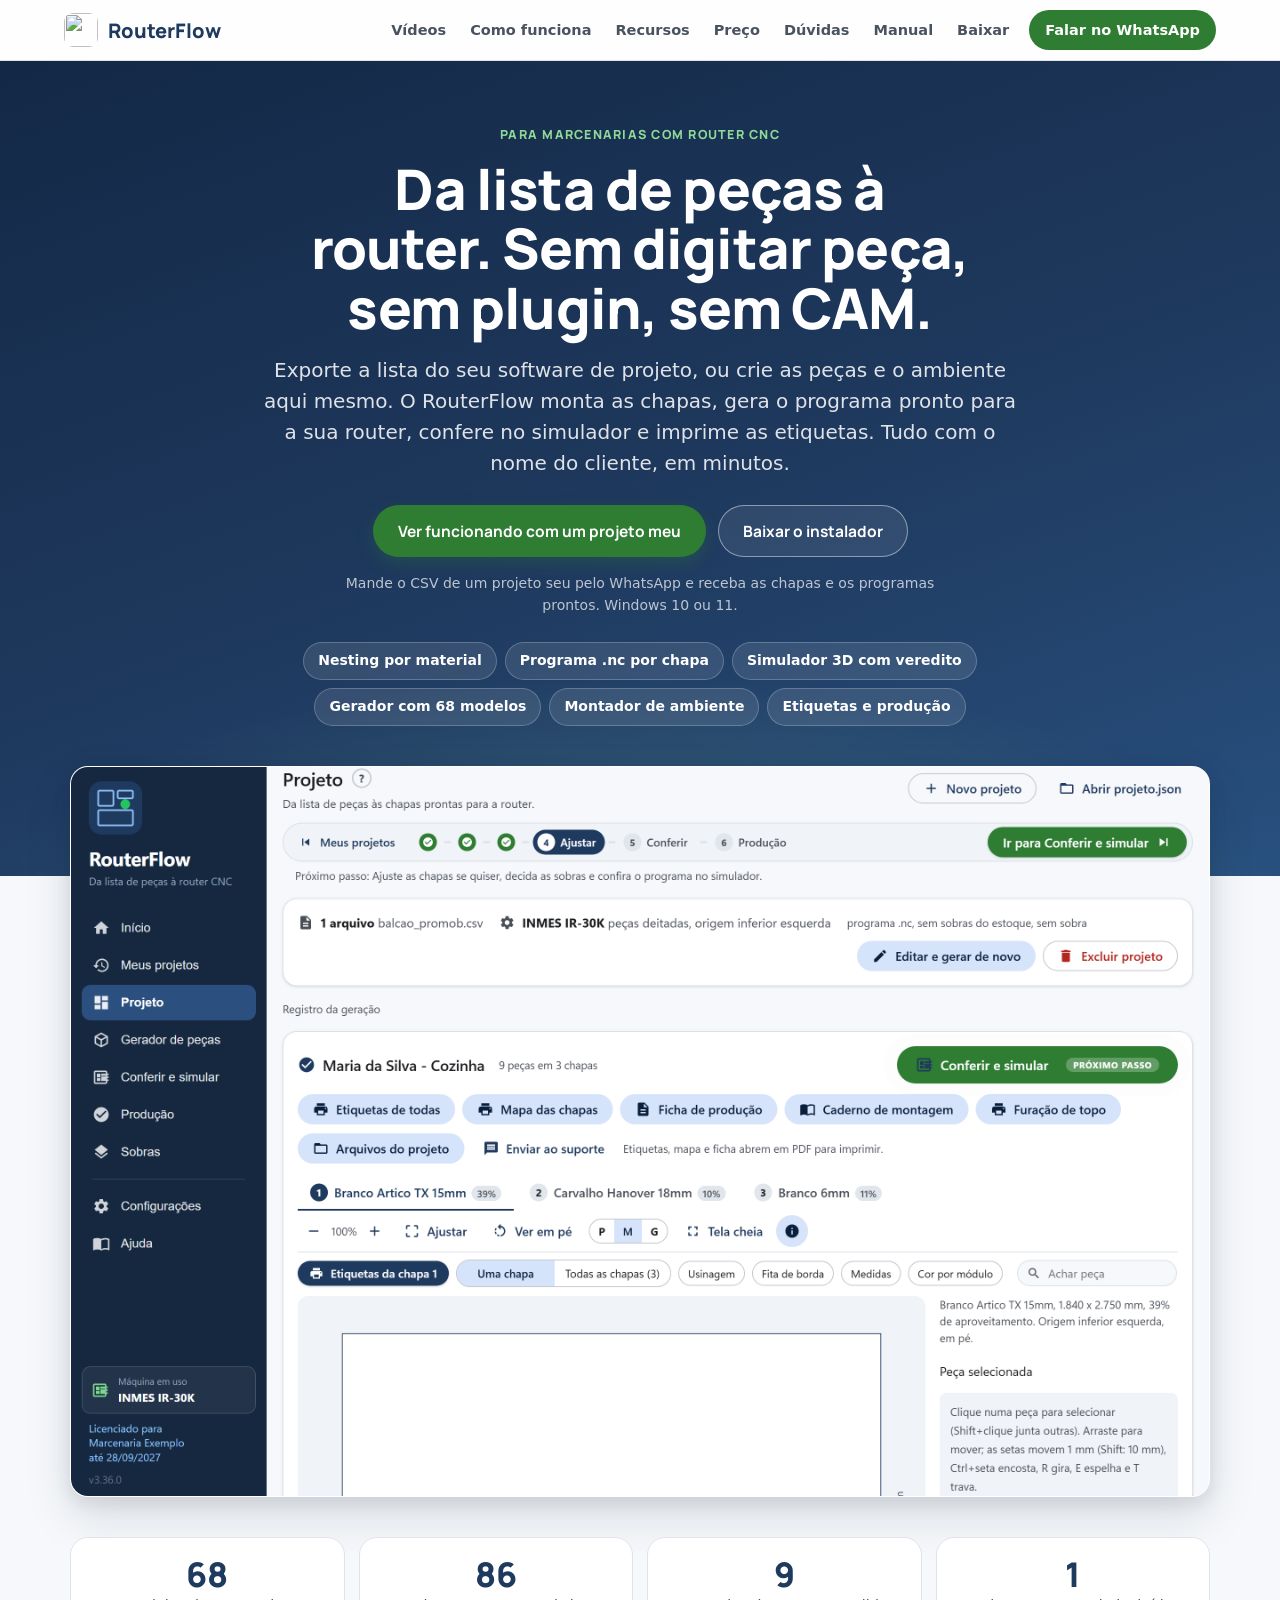
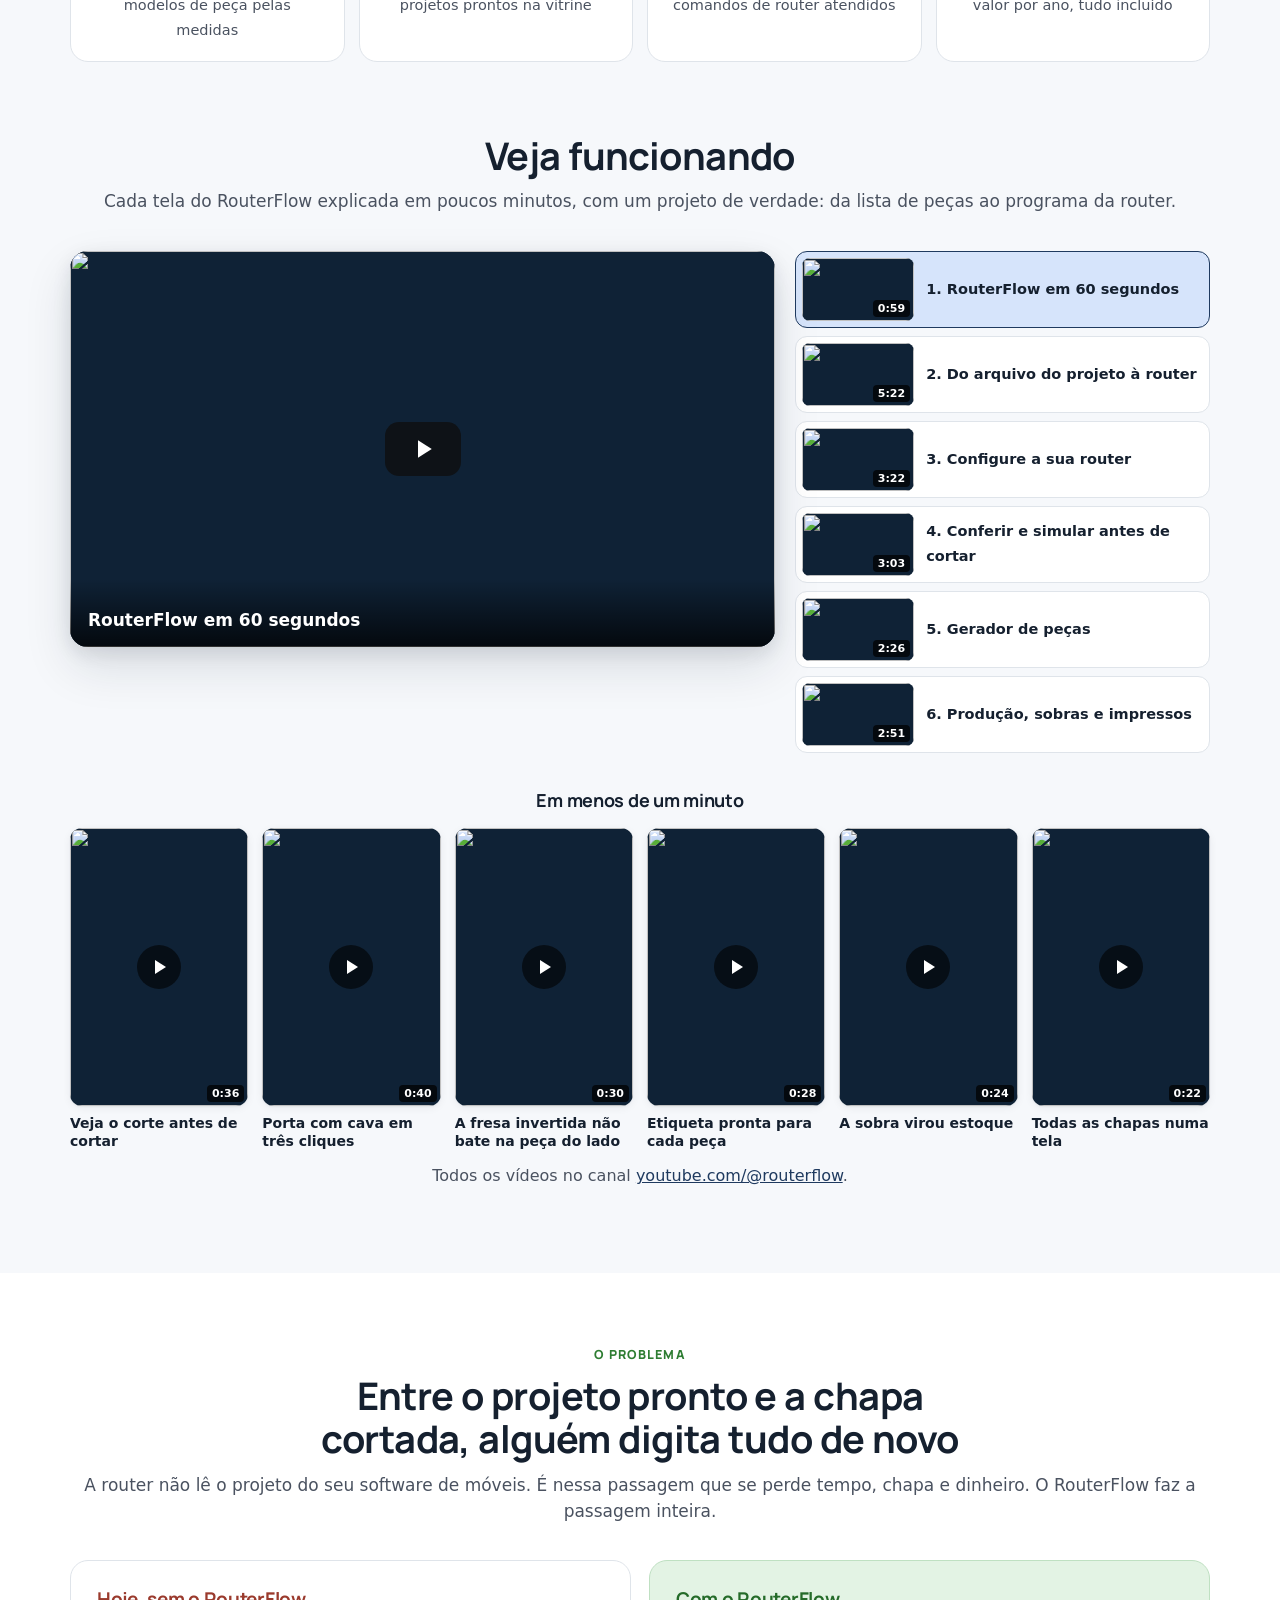
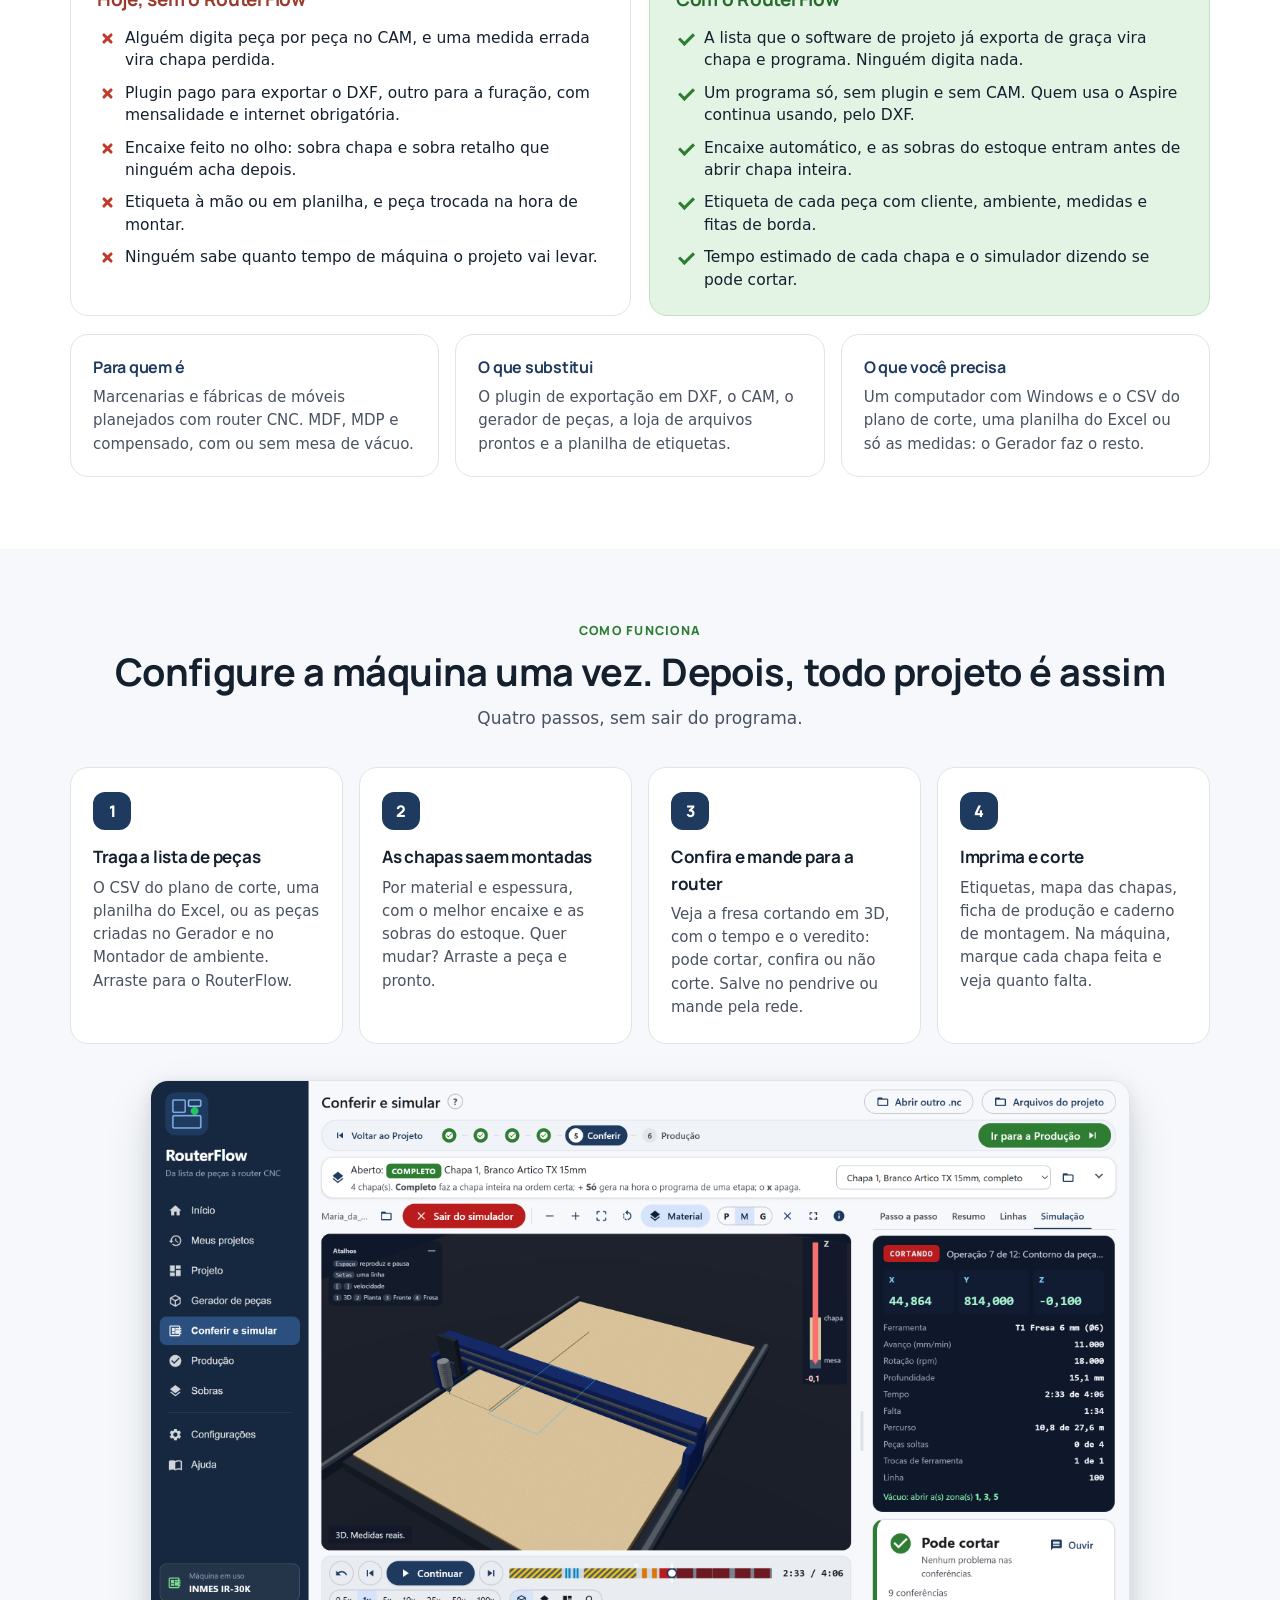
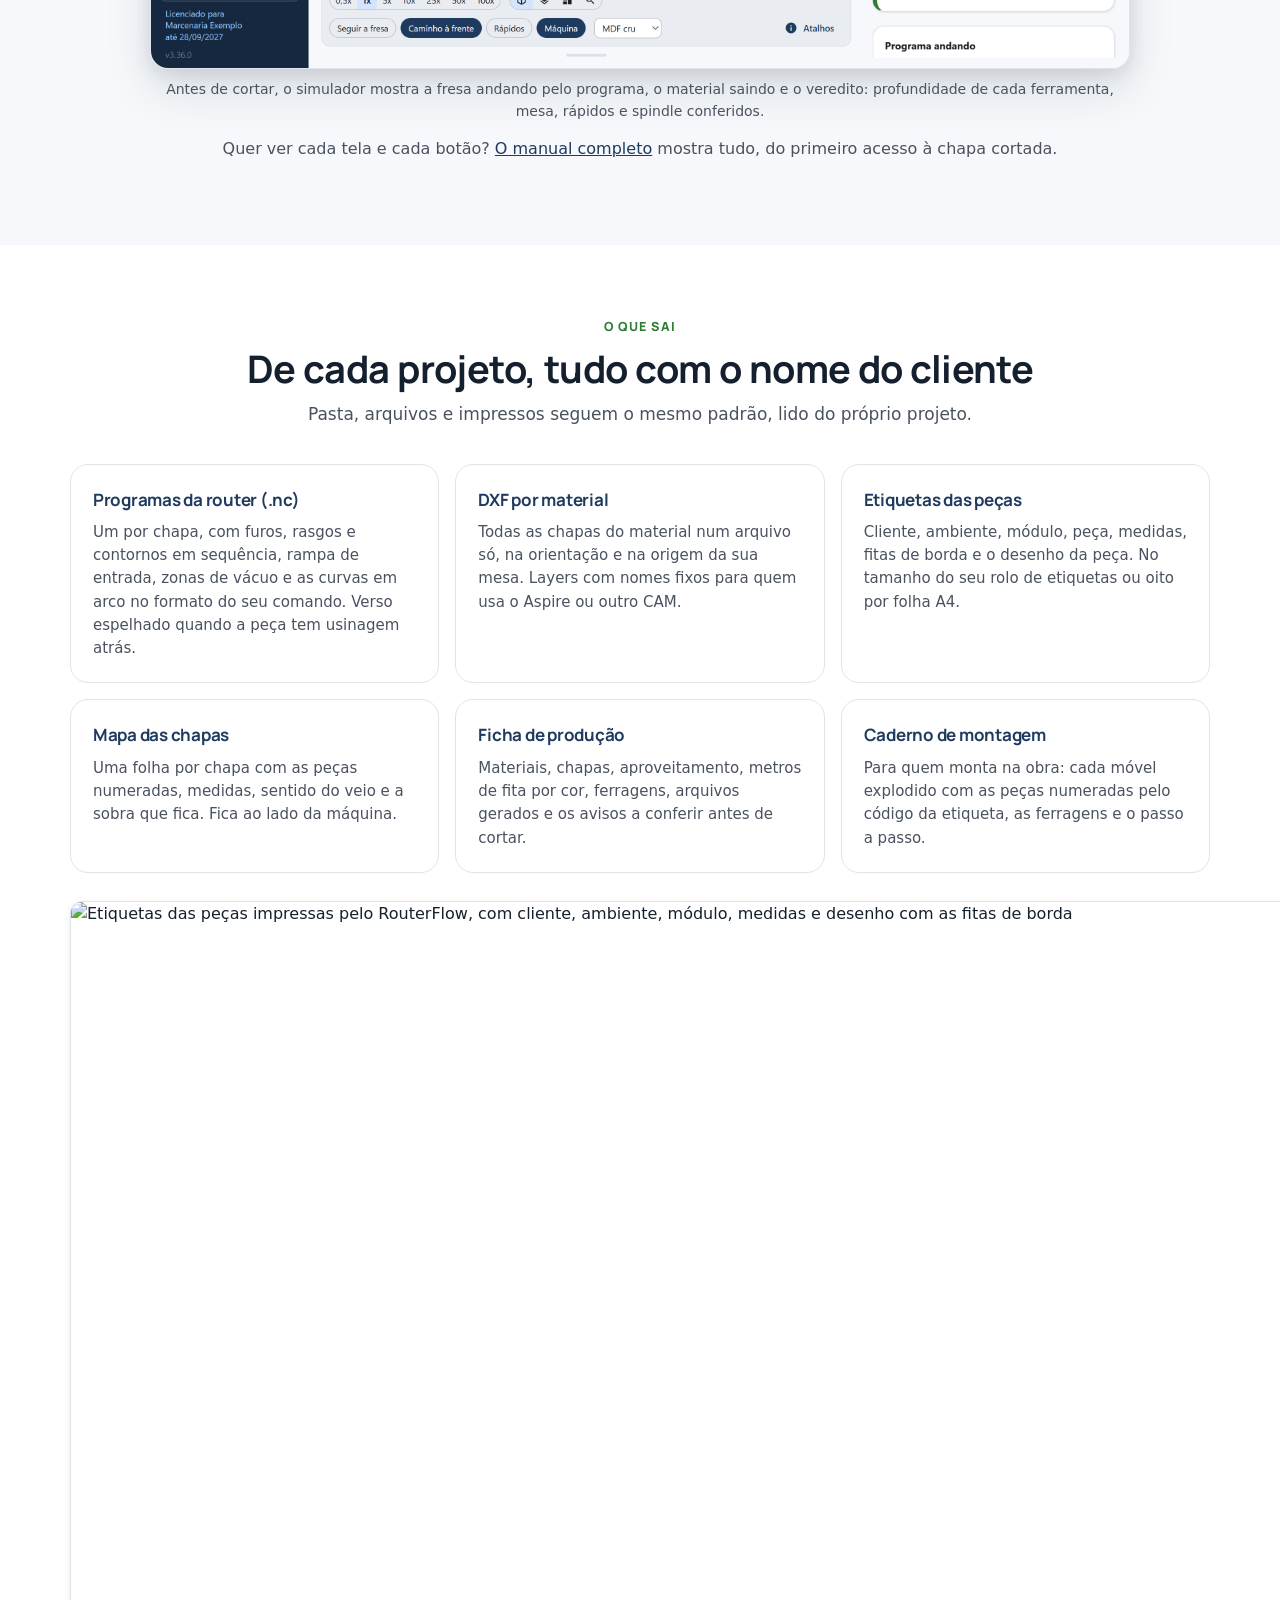
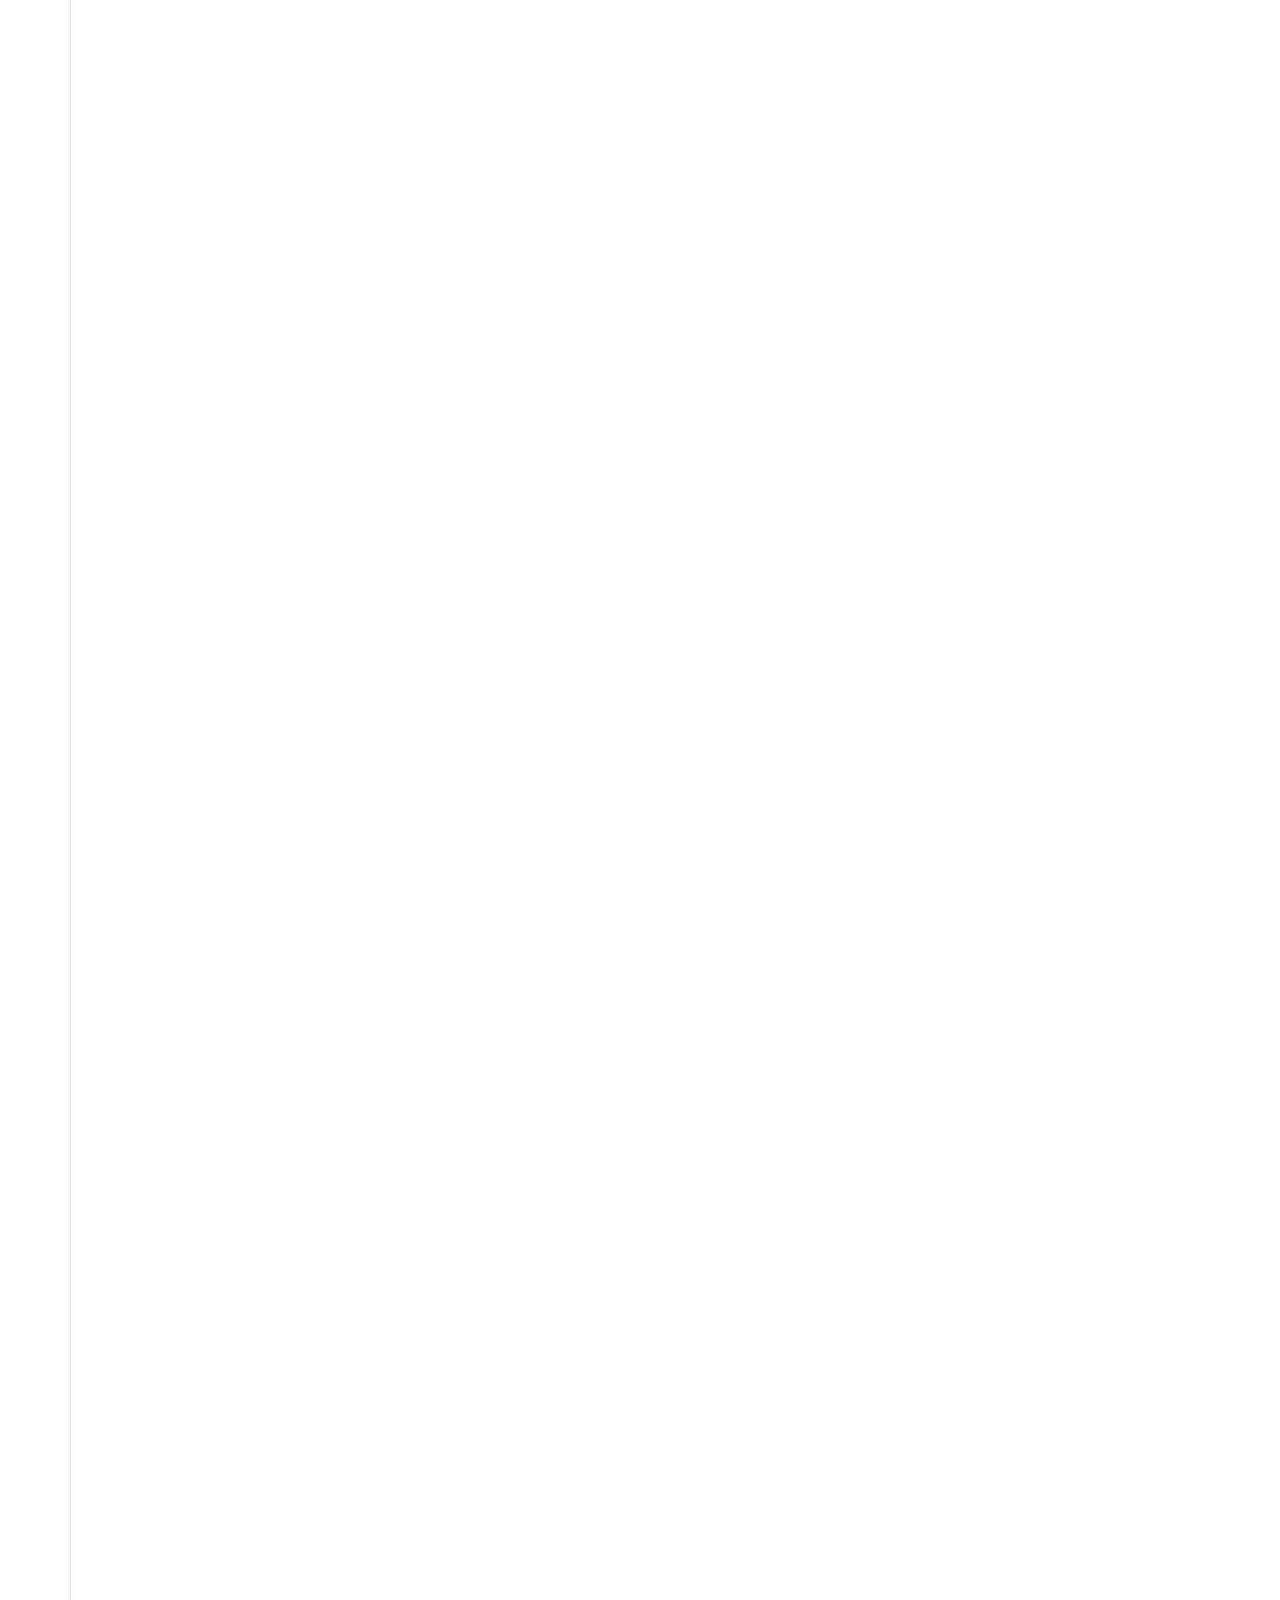
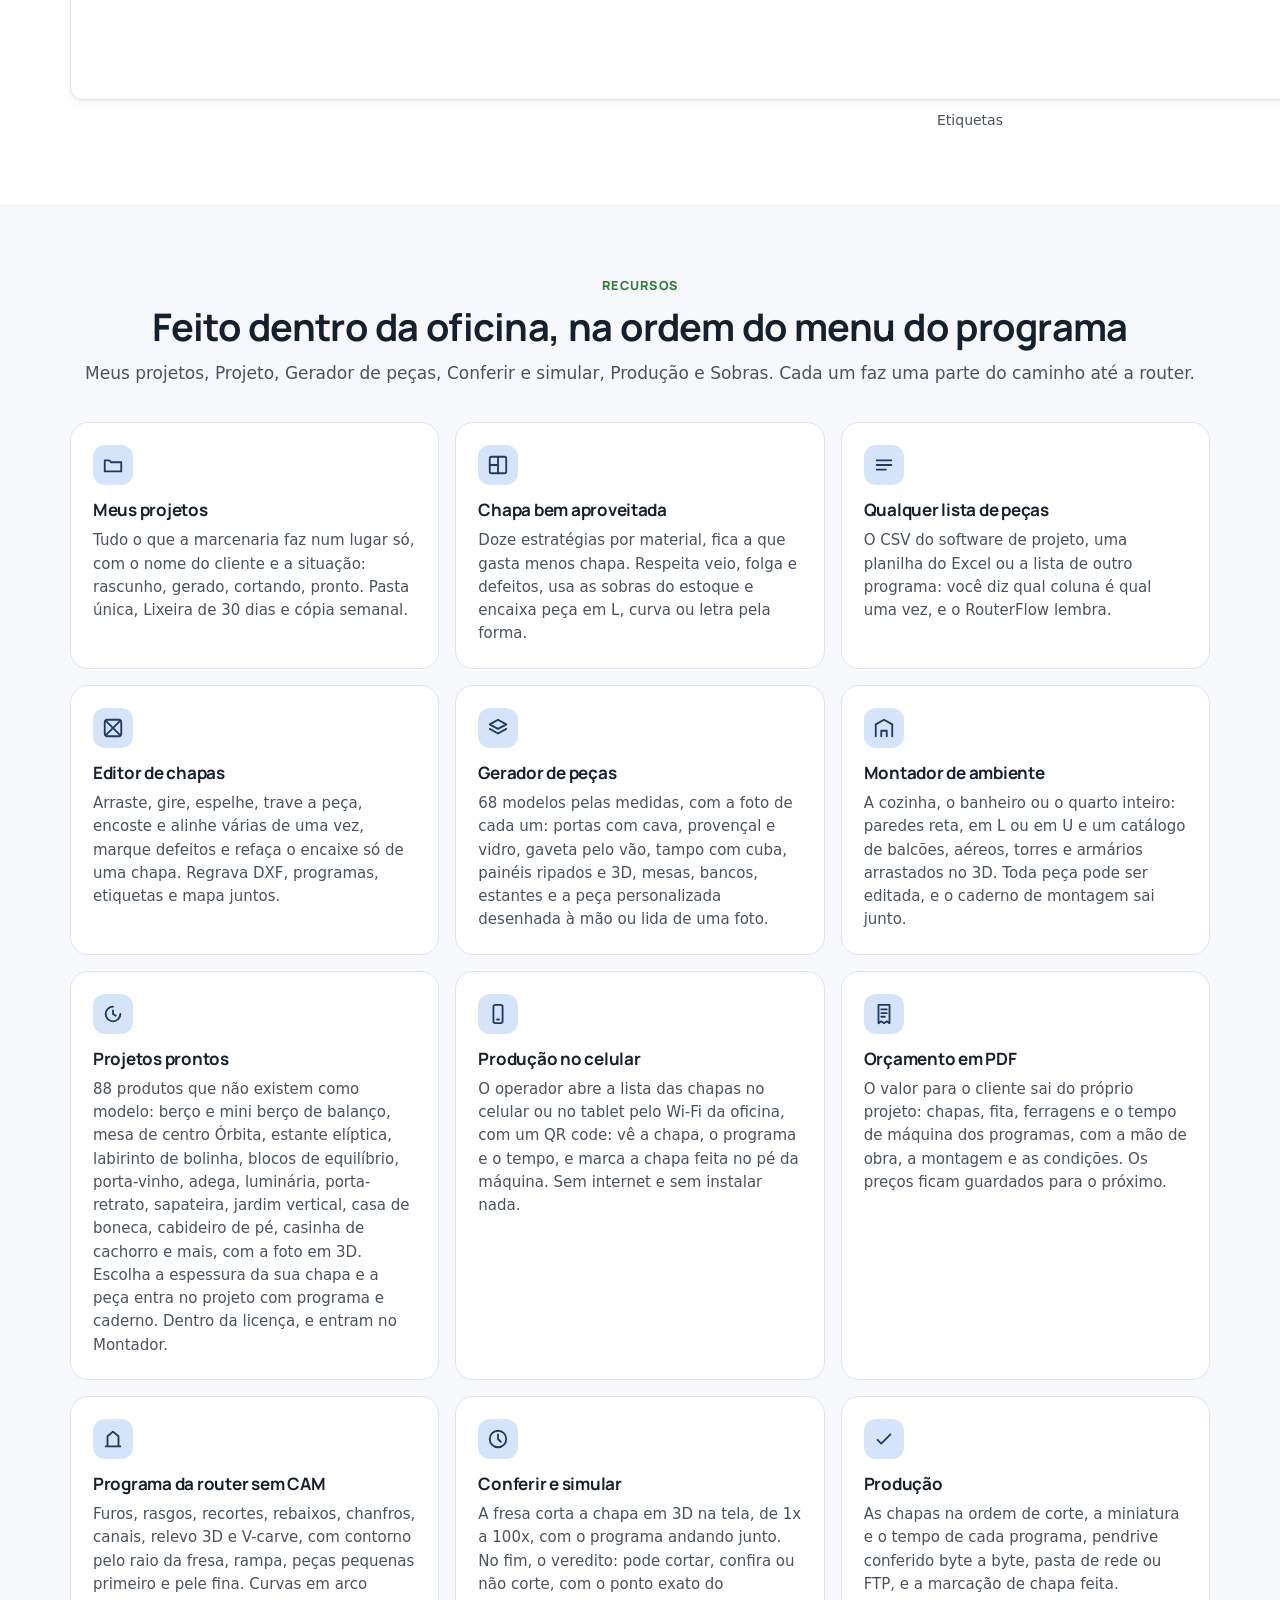
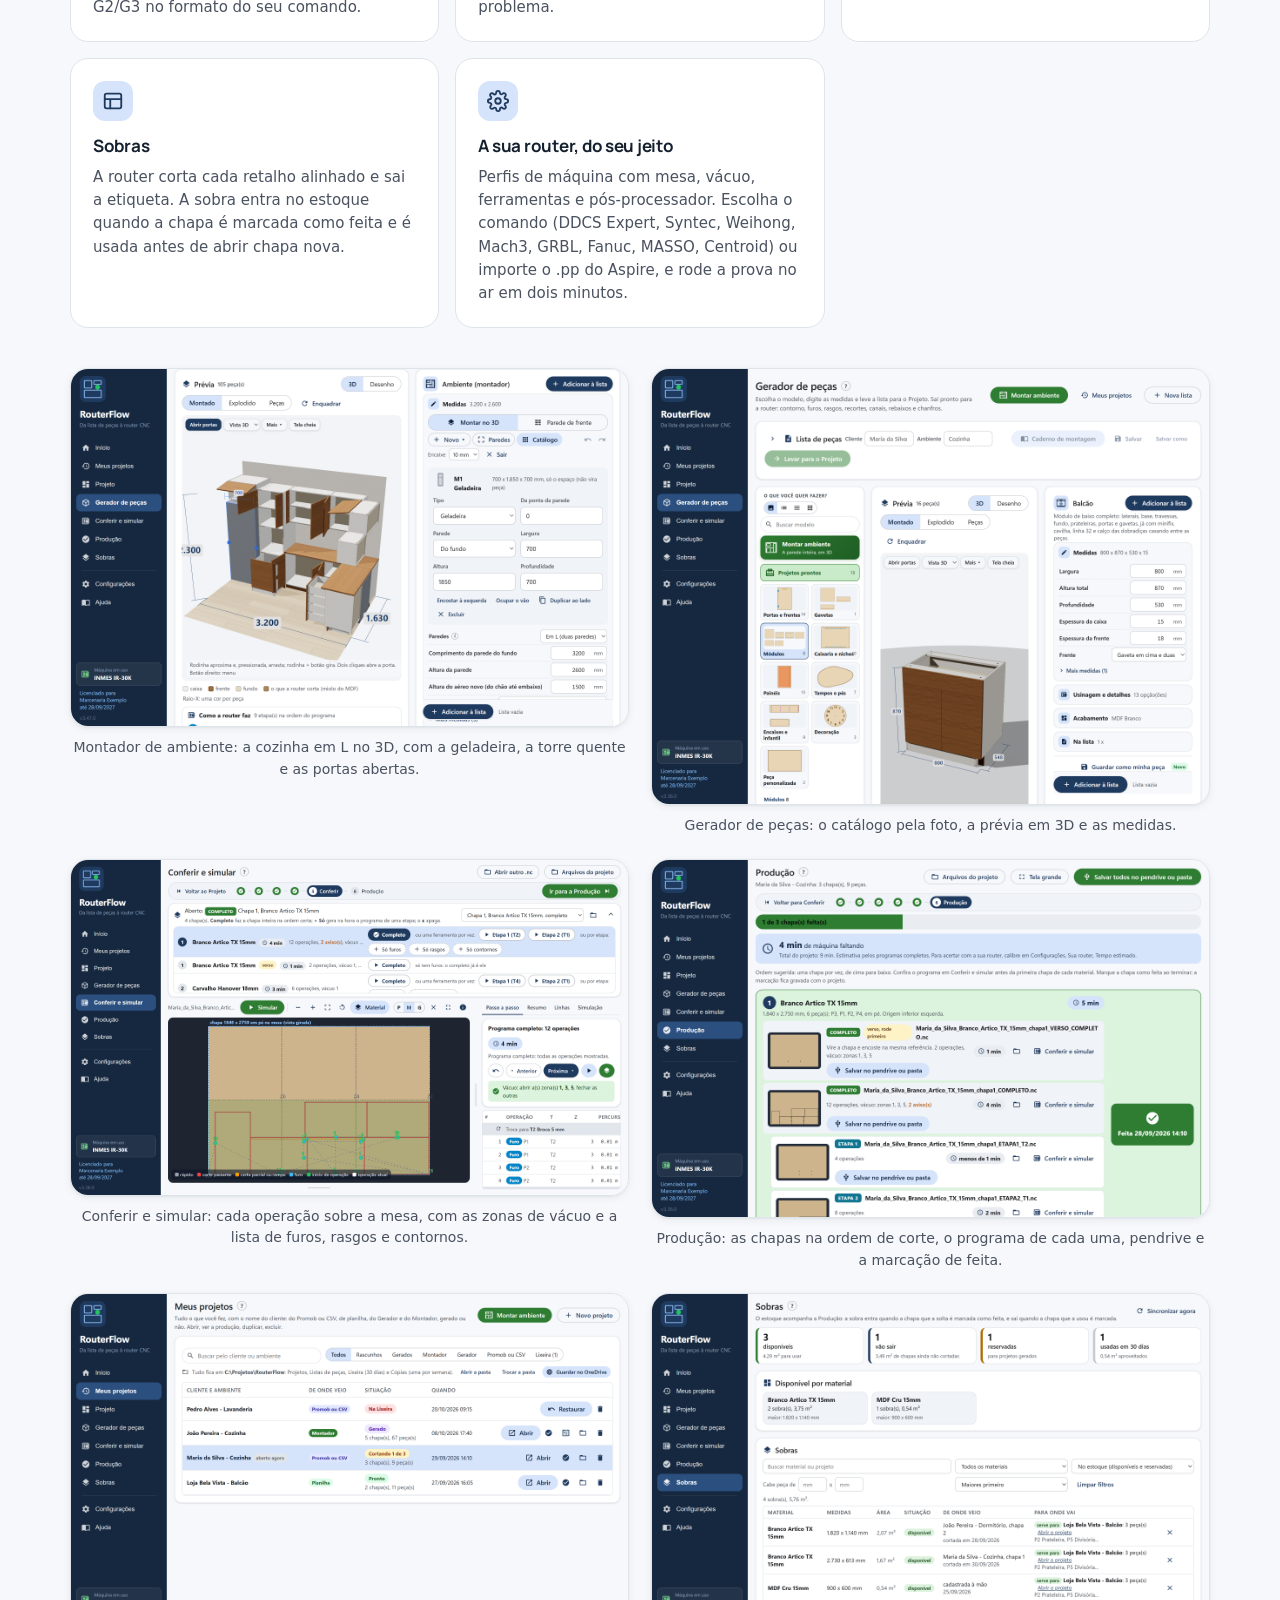
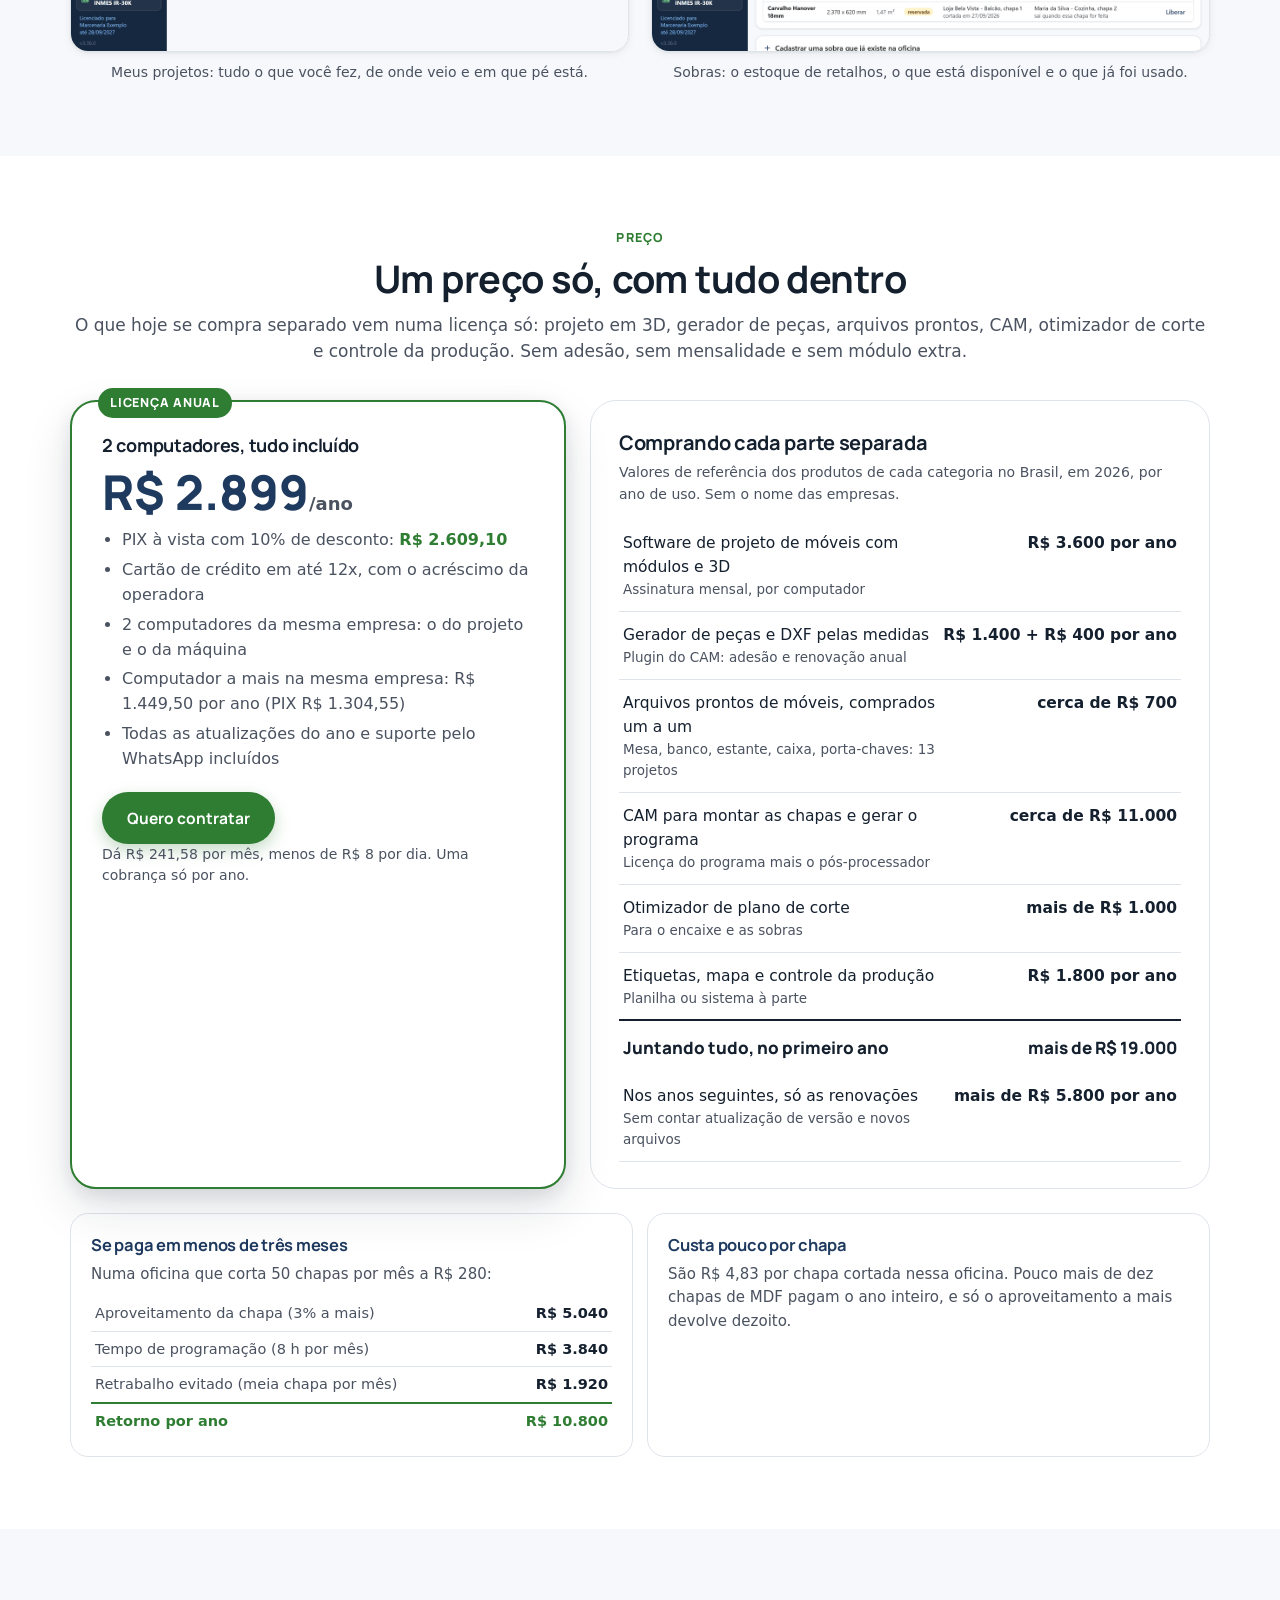
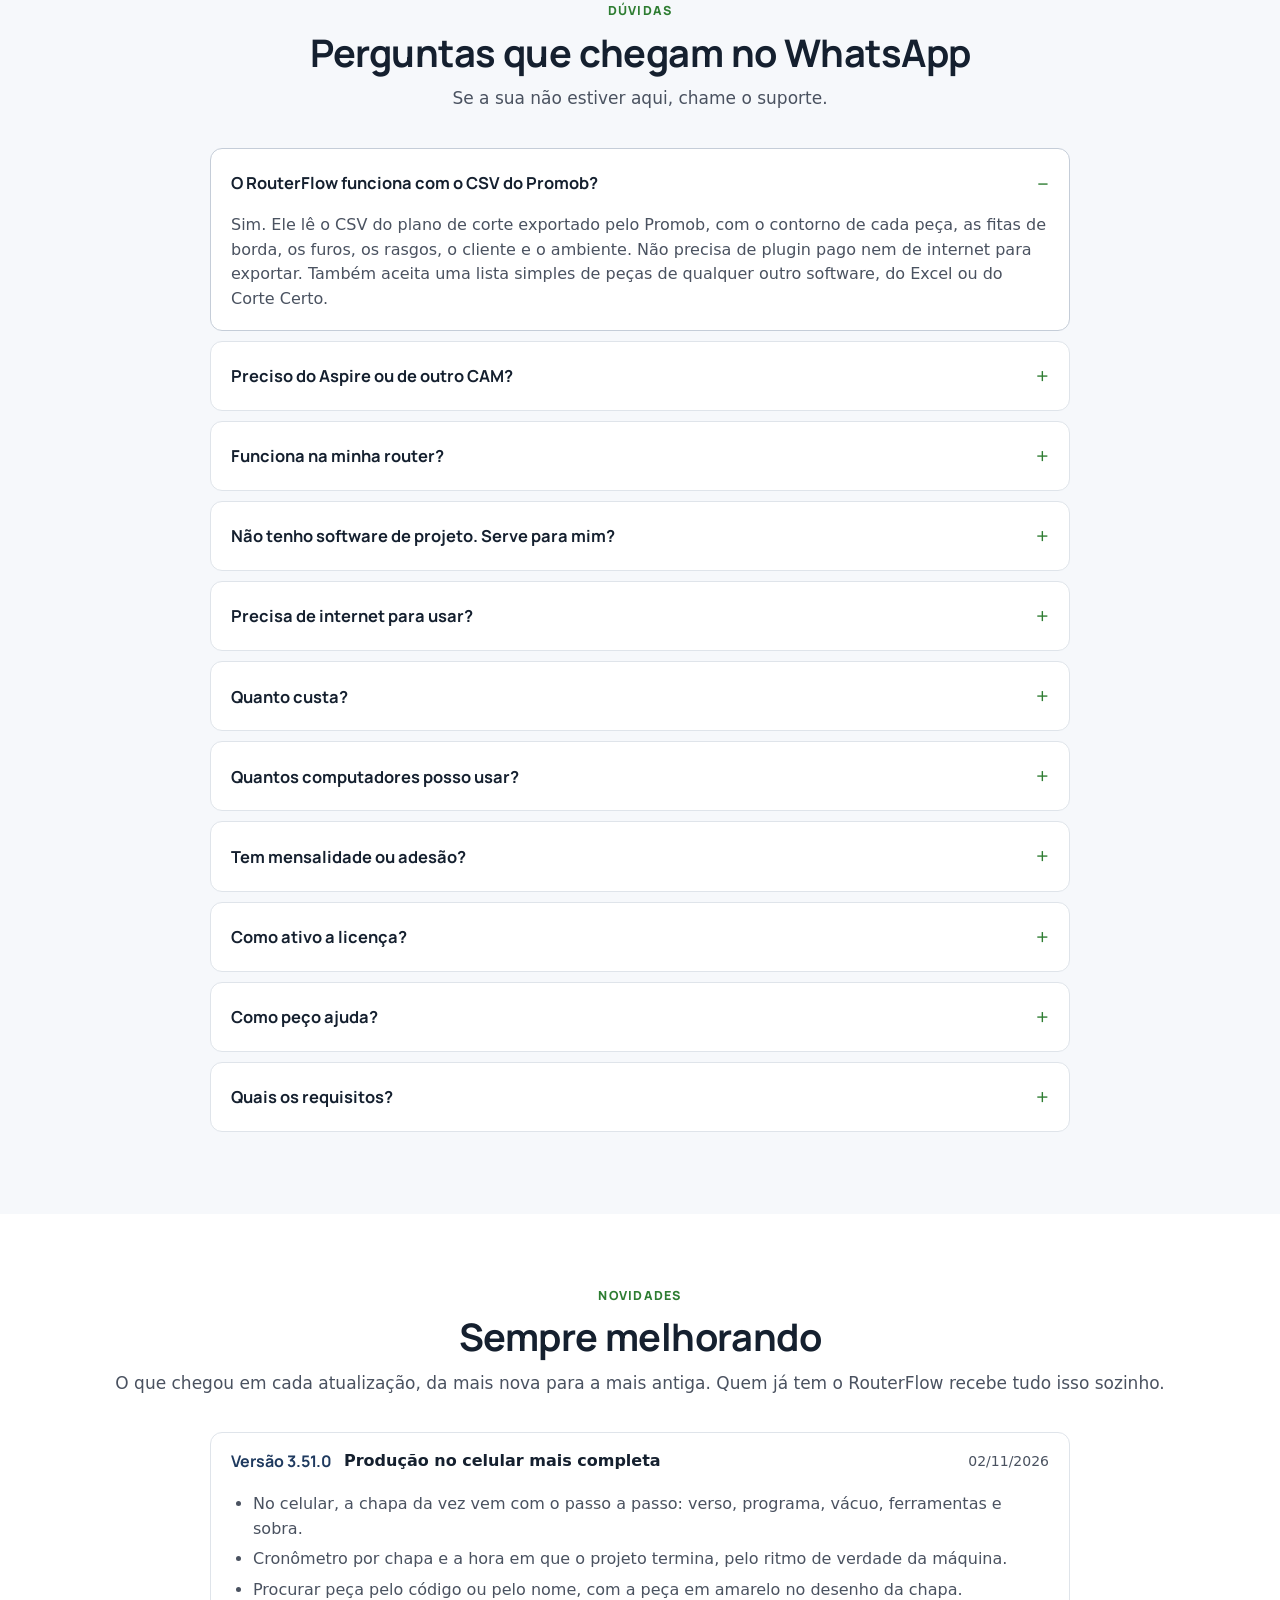
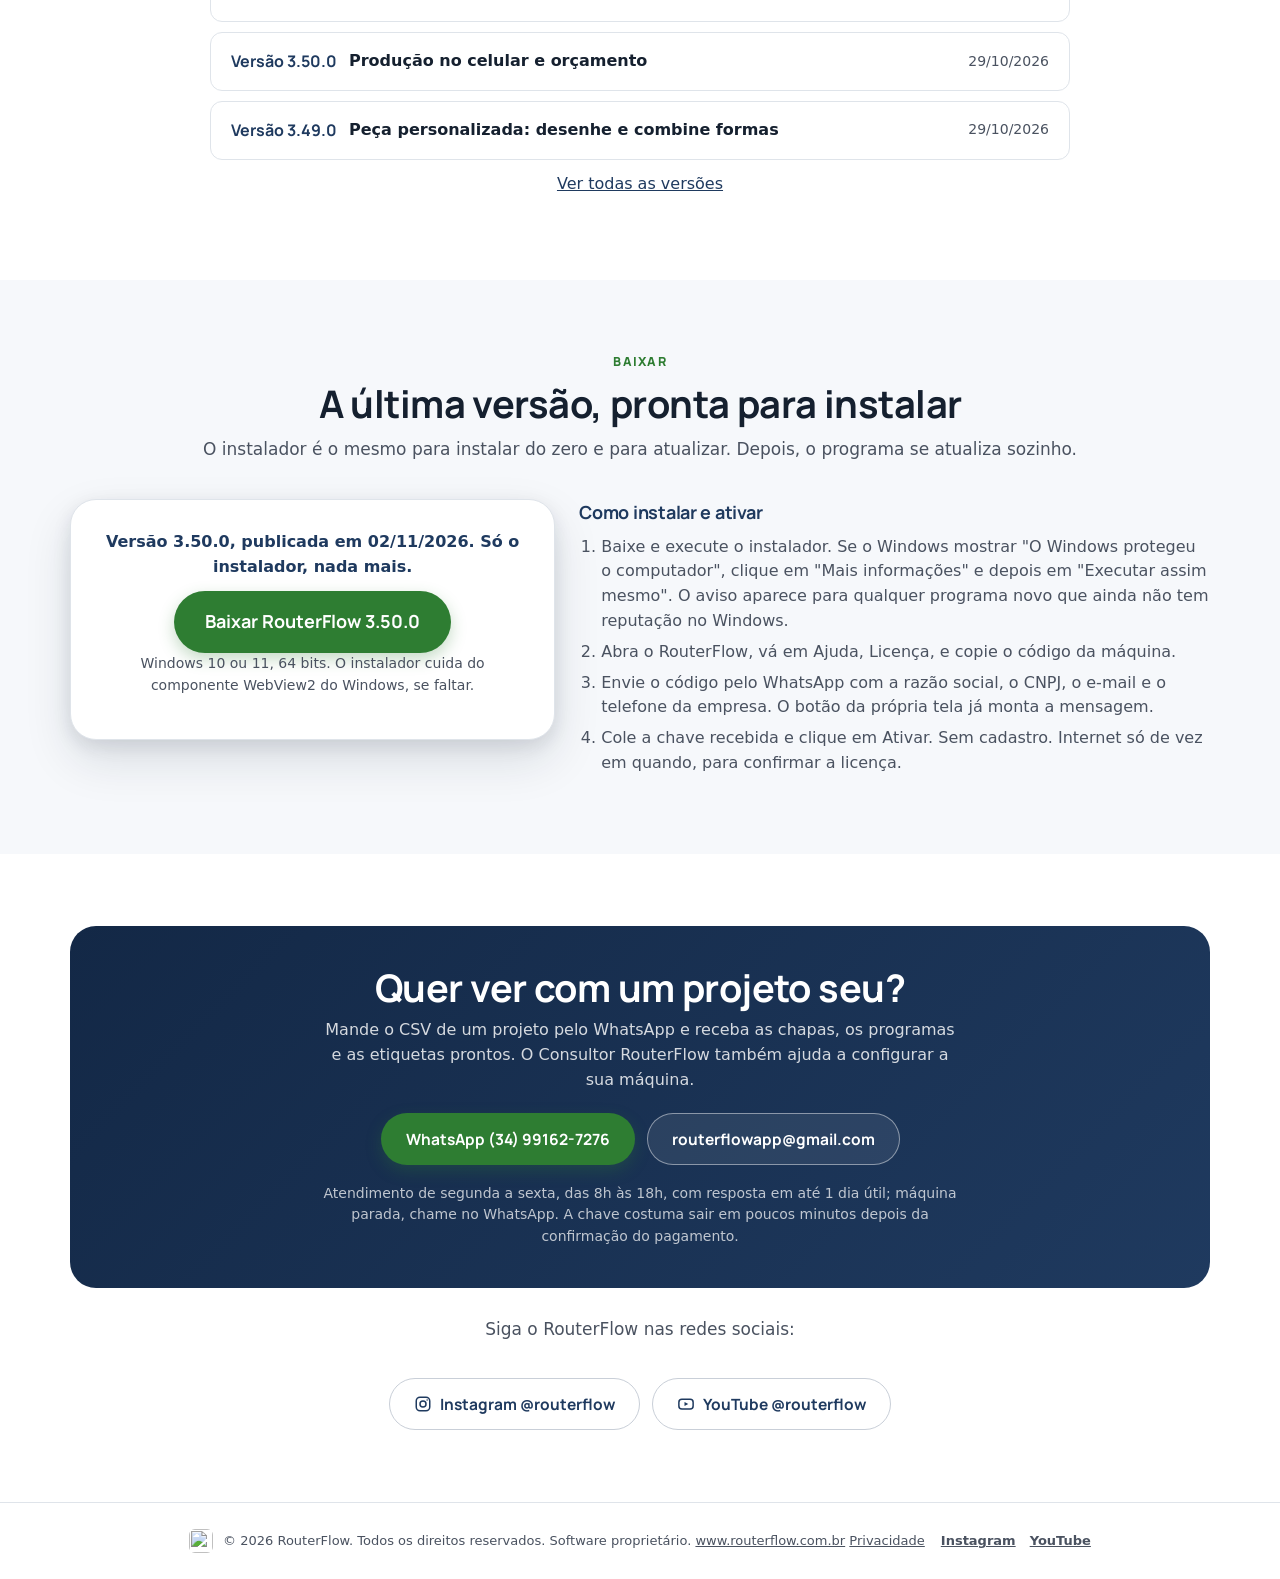
==== index.html @ 8d44abb8 "Site: 3.51.0 (Produção no celular mais completa)" ====
<!DOCTYPE html>
<html lang="pt-BR">
<head>
<meta charset="utf-8">
<meta name="viewport" content="width=device-width, initial-scale=1">
<title>RouterFlow: nesting e programa CNC para marcenarias com router</title>
<meta name="description" content="Software para marcenarias com router CNC. Lê a lista de peças do projeto, monta as chapas com nesting, gera o DXF com furos e rasgos e o programa .nc por chapa, com etiquetas, mapa das chapas e ficha de produção. Windows, licença anual, sem plugin pago.">
<link rel="canonical" href="https://www.routerflow.com.br/">
<meta name="robots" content="index, follow, max-image-preview:large">
<meta name="theme-color" content="#1f3a5f">
<meta name="author" content="RouterFlow">
<meta name="keywords" content="router cnc, marcenaria, nesting, plano de corte, dxf, g-code, programa cnc, móveis planejados, mdf, software para marcenaria, etiquetas de peças, mapa de chapas">
<meta property="og:type" content="website">
<meta property="og:locale" content="pt_BR">
<meta property="og:site_name" content="RouterFlow">
<meta property="og:url" content="https://www.routerflow.com.br/">
<meta property="og:title" content="RouterFlow: da lista de peças à router CNC">
<meta property="og:description" content="Nesting por material, DXF com furos e rasgos, programa .nc por chapa, etiquetas, mapa das chapas e ficha de produção. Software para marcenarias com router CNC.">
<meta property="og:image" content="https://www.routerflow.com.br/img/og.png">
<meta property="og:image:width" content="1200">
<meta property="og:image:height" content="630">
<meta property="og:image:alt" content="RouterFlow: da lista de peças à router CNC">
<meta name="twitter:card" content="summary_large_image">
<meta name="twitter:title" content="RouterFlow: da lista de peças à router CNC">
<meta name="twitter:description" content="Software para marcenarias com router CNC: nesting, DXF, programa .nc, etiquetas, mapa das chapas e ficha de produção.">
<meta name="twitter:image" content="https://www.routerflow.com.br/img/og.png">
<link rel="icon" href="img/logo.png">
<link rel="apple-touch-icon" href="img/logo.png">
<link rel="preload" as="image" href="img/app-projeto.png">
<link rel="preconnect" href="https://fonts.googleapis.com">
<link rel="preconnect" href="https://fonts.gstatic.com" crossorigin>
<link rel="stylesheet" href="https://fonts.googleapis.com/css2?family=Manrope:wght@600;700;800&display=swap">
<link rel="stylesheet" href="site.css?v=20261026">
<script type="application/ld+json">
{
  "@context": "https://schema.org",
  "@graph": [
    {
      "@type": "Organization",
      "@id": "https://www.routerflow.com.br/#org",
      "name": "RouterFlow",
      "url": "https://www.routerflow.com.br/",
      "logo": "https://www.routerflow.com.br/img/logo.png",
      "email": "routerflowapp@gmail.com",
      "telephone": "+55-34-99162-7276",
      "areaServed": "BR",
      "sameAs": ["https://www.instagram.com/routerflow/", "https://www.youtube.com/@routerflow"],
      "contactPoint": [{
        "@type": "ContactPoint",
        "contactType": "sales",
        "telephone": "+55-34-99162-7276",
        "email": "routerflowapp@gmail.com",
        "availableLanguage": "Portuguese",
        "url": "https://wa.me/5534991627276"
      }]
    },
    {
      "@type": "WebSite",
      "@id": "https://www.routerflow.com.br/#site",
      "url": "https://www.routerflow.com.br/",
      "name": "RouterFlow",
      "inLanguage": "pt-BR",
      "publisher": { "@id": "https://www.routerflow.com.br/#org" }
    },
    {
      "@type": "SoftwareApplication",
      "@id": "https://www.routerflow.com.br/#app",
      "name": "RouterFlow",
      "alternateName": "RouterFlow, da lista de peças à router CNC",
      "url": "https://www.routerflow.com.br/",
      "image": "https://www.routerflow.com.br/img/og.png",
      "screenshot": [
        "https://www.routerflow.com.br/img/app-projeto.png",
        "https://www.routerflow.com.br/img/app-router.png",
        "https://www.routerflow.com.br/img/app-producao.png"
      ],
      "description": "Software para marcenarias com router CNC: lê a lista de peças do software de projeto, monta as chapas de cada material com nesting, aproveita as sobras do estoque, gera o DXF com furos, rasgos e verso e o programa .nc de cada chapa, e imprime etiquetas, mapa das chapas e ficha de produção.",
      "applicationCategory": "BusinessApplication",
      "applicationSubCategory": "CAD/CAM para marcenaria",
      "operatingSystem": "Windows 10, Windows 11",
      "inLanguage": "pt-BR",
      "downloadUrl": "https://www.routerflow.com.br/#baixar",
      "installUrl": "https://github.com/routerflowapp/routerflow-site/releases/latest",
      "featureList": [
        "Nesting por material com doze estratégias e uso das sobras do estoque",
        "DXF por material com contorno, furos, rasgos e verso",
        "Programa .nc por chapa para a router, sem CAM",
        "Conferir e simular: simulador 3D com veredito, verificações de segurança e tradução do G-code",
        "Etiquetas, mapa das chapas e ficha de produção com o nome do cliente",
        "Perfis de máquina e importação de pós-processador .pp do Aspire",
        "Produção (modo operador) e gerenciamento de sobras"
      ],
      "offers": {
        "@type": "Offer",
        "price": "2899.00",
        "priceCurrency": "BRL",
        "priceValidUntil": "2027-12-31",
        "availability": "https://schema.org/InStock",
        "url": "https://www.routerflow.com.br/#preco",
        "description": "Licença anual com 2 computadores da mesma empresa. PIX à vista com 10% de desconto (R$ 2.609,10). Cartão de crédito em até 12x, com o acréscimo da operadora. Computador a mais: R$ 1.449,50 por ano.",
        "seller": { "@id": "https://www.routerflow.com.br/#org" }
      },
      "publisher": { "@id": "https://www.routerflow.com.br/#org" }
    },
    {
      "@type": "HowTo",
      "@id": "https://www.routerflow.com.br/#howto",
      "name": "Como levar a lista de peças até a router CNC com o RouterFlow",
      "totalTime": "PT5M",
      "step": [
        { "@type": "HowToStep", "name": "Projeto: escolha os arquivos", "text": "Importe o CSV exportado pelo software de projeto ou uma lista simples de peças. Vários arquivos de uma vez entram nas mesmas chapas." },
        { "@type": "HowToStep", "name": "Chapa e máquina", "text": "Escolha a máquina (mesa, vácuo, ferramentas e pós-processador), diga se as peças ficam em pé ou deitadas e em qual canto está o zero." },
        { "@type": "HowToStep", "name": "Gerar chapas", "text": "As peças são separadas por material e montadas com nesting, usando antes as sobras do estoque quando marcado. Sai um DXF por material e um programa .nc por chapa." },
        { "@type": "HowToStep", "name": "Ajustar", "text": "Arraste peças, gire, troque de chapa, marque áreas com defeito e regrave tudo junto." },
        { "@type": "HowToStep", "name": "Conferir e simular", "text": "Simule cada programa em 3D antes de cortar: a fresa anda pela chapa e o veredito confere profundidade, mesa, rápidos e spindle." },
        { "@type": "HowToStep", "name": "Produção", "text": "Siga a lista das chapas na ordem de corte, salve o programa no pendrive ou numa pasta (ou envie pela rede) e marque a chapa como feita." },
        { "@type": "HowToStep", "name": "Sobras", "text": "A router corta a sobra alinhada, sai etiqueta e ela entra no estoque para o próximo projeto." }
      ]
    },
    {
      "@type": "FAQPage",
      "@id": "https://www.routerflow.com.br/#faq",
      "mainEntity": [
        { "@type": "Question", "name": "O RouterFlow funciona com o CSV do Promob?", "acceptedAnswer": { "@type": "Answer", "text": "Sim. Ele lê o CSV do plano de corte exportado pelo Promob, com o contorno de cada peça, as fitas de borda, os furos, os rasgos, o cliente e o ambiente. Não precisa de plugin pago nem de internet para exportar. Também aceita uma lista simples de peças de qualquer outro software." } },
        { "@type": "Question", "name": "Preciso do Aspire ou de outro CAM?", "acceptedAnswer": { "@type": "Answer", "text": "Não. O RouterFlow gera o programa .nc de cada chapa direto para a router, com furos, rasgos e contornos. Quem prefere continuar no Aspire ou em outro CAM usa o DXF por material, que sai com as layers no padrão de sempre." } },
        { "@type": "Question", "name": "Funciona na minha router?", "acceptedAnswer": { "@type": "Answer", "text": "O programa sai pelo pós-processador da sua máquina. Há modelos prontos para Inmes, Mach3, GRBL e Fanuc, e você pode importar o arquivo .pp do Aspire que já usa. O modo corte no ar serve para o primeiro teste com a fresa elevada, sem chapa." } },
        { "@type": "Question", "name": "Precisa de internet para usar?", "acceptedAnswer": { "@type": "Answer", "text": "Não para trabalhar. A licença é confirmada pela internet de vez em quando e as atualizações são baixadas pelo próprio programa, mas gerar chapas, DXF e programas funciona sem conexão." } },
        { "@type": "Question", "name": "Quanto custa o RouterFlow?", "acceptedAnswer": { "@type": "Answer", "text": "R$ 2.899 por ano, com 2 computadores da mesma empresa, uma cobrança só por ano. No PIX à vista tem 10% de desconto, R$ 2.609,10. No cartão de crédito, em até 12x com o acréscimo da operadora do cartão. Cada computador a mais na mesma empresa custa R$ 1.449,50 por ano. Atualizações e suporte pelo WhatsApp incluídos." } },
        { "@type": "Question", "name": "Quantos computadores posso usar?", "acceptedAnswer": { "@type": "Answer", "text": "A licença vale para 2 computadores da mesma empresa, normalmente o do projeto e o da máquina. Cada computador a mais custa R$ 1.449,50 por ano." } },
        { "@type": "Question", "name": "Tem mensalidade ou adesão?", "acceptedAnswer": { "@type": "Answer", "text": "Não. É uma cobrança só por ano, com atualizações e suporte incluídos, sem adesão e sem módulo extra." } },
        { "@type": "Question", "name": "Como ativo a licença?", "acceptedAnswer": { "@type": "Answer", "text": "Instale, abra Ajuda, Licença, e copie o código da máquina. Envie pelo WhatsApp com a razão social, o CNPJ, o e-mail e o telefone da empresa. Você recebe a chave, cola e clica em Ativar. Sem cadastro." } },
        { "@type": "Question", "name": "Como peço ajuda?", "acceptedAnswer": { "@type": "Answer", "text": "Dentro do programa, em Ajuda: o manual com busca e a aba Suporte, com o WhatsApp do Consultor RouterFlow e o botão que manda o projeto aberto para ele olhar do mesmo jeito que você vê." } },
        { "@type": "Question", "name": "Quais os requisitos?", "acceptedAnswer": { "@type": "Answer", "text": "Windows 10 ou 11, 64 bits. O instalador cuida do componente WebView2 do Windows, se faltar. Funciona no computador do projeto e no computador da máquina." } }
      ]
    }
  ]
}
</script>
</head>
<body>
<a class="skip" href="#main">Ir para o conteúdo</a>
<header class="top">
  <a class="brand" href="#" aria-label="RouterFlow, página inicial"><img src="img/logo.png" alt="" width="34" height="34"><span>RouterFlow</span></a>
  <button class="menu-btn" id="menu-btn" aria-label="Abrir o menu" aria-expanded="false" aria-controls="menu">Menu</button>
  <nav id="menu" aria-label="Seções do site">
    <a href="#videos">Vídeos</a>
    <a href="#como">Como funciona</a>
    <a href="#recursos">Recursos</a>
    <a href="#preco">Preço</a>
    <a href="#faq">Dúvidas</a>
    <a href="manual.html">Manual</a>
    <a href="#baixar">Baixar</a>
    <a href="#contato" class="cta">Falar no WhatsApp</a>
  </nav>
</header>

<main id="main">
<section class="hero" aria-labelledby="h-hero">
  <p class="kicker">Para marcenarias com router CNC</p>
  <h1 id="h-hero">Da lista de peças à router. Sem digitar peça, sem plugin, sem CAM.</h1>
  <p class="lead">Exporte a lista do seu software de projeto, ou crie as peças e o ambiente aqui mesmo. O RouterFlow monta as chapas, gera o programa pronto para a sua router, confere no simulador e imprime as etiquetas. Tudo com o nome do cliente, em minutos.</p>
  <div class="actions">
    <a class="btn go" href="https://wa.me/5534991627276?text=Ol%C3%A1%2C%20quero%20ver%20o%20RouterFlow%20funcionando%20com%20um%20projeto%20meu" target="_blank" rel="noopener">Ver funcionando com um projeto meu</a>
    <a class="btn ghost" href="#baixar">Baixar o instalador</a>
  </div>
  <p class="fine">Mande o CSV de um projeto seu pelo WhatsApp e receba as chapas e os programas prontos. Windows 10 ou 11.</p>
  <div class="hero-pills">
    <span>Nesting por material</span><span>Programa .nc por chapa</span><span>Simulador 3D com veredito</span><span>Gerador com 68 modelos</span><span>Montador de ambiente</span><span>Etiquetas e produção</span>
  </div>
</section>
<div class="hero-shot-wrap">
  <img class="hero-shot zoom" src="img/app-projeto.png" alt="RouterFlow: chapa de MDF com as peças encaixadas, eixos da máquina e os botões de etiquetas, mapa, ficha e router" width="2560" height="1640" fetchpriority="high">
  <div class="stats">
    <div><b>68</b><span>modelos de peça pelas medidas</span></div>
    <div><b>86</b><span>projetos prontos na vitrine</span></div>
    <div><b>9</b><span>comandos de router atendidos</span></div>
    <div><b>1</b><span>valor por ano, tudo incluído</span></div>
  </div>
</div>

<!-- videos:inicio -->
<section id="videos" class="block" aria-labelledby="h-videos">
  <h2 id="h-videos">Veja funcionando</h2>
  <p class="sub">Cada tela do RouterFlow explicada em poucos minutos, com um projeto de verdade: da lista de peças ao programa da router.</p>
  <div class="vid">
    <div class="vid-player" id="vid-player">
      <button class="vid-capa" id="vid-capa" data-yt="3YgqVKS-TuU" aria-label="Assistir: RouterFlow em 60 segundos">
        <img src="https://i.ytimg.com/vi/3YgqVKS-TuU/hqdefault.jpg" alt="" width="480" height="360" loading="lazy"><span class="vid-play"><svg viewBox="0 0 24 24" width="22" height="22" aria-hidden="true"><path d="M8 5v14l11-7z" fill="currentColor"/></svg></span>
        <span class="vid-capa-t" id="vid-capa-t">RouterFlow em 60 segundos</span>
      </button>
    </div>
    <ol class="vid-lista"><li><button class="vl on" data-yt="3YgqVKS-TuU" data-t="RouterFlow em 60 segundos"><span class="vl-th"><img src="https://i.ytimg.com/vi/3YgqVKS-TuU/mqdefault.jpg" alt="" width="160" height="90" loading="lazy"><em>0:59</em></span><span class="vl-t"><b>1. RouterFlow em 60 segundos</b></span></button></li><li><button class="vl" data-yt="Cr78d1gKaC4" data-t="Do arquivo do projeto à router"><span class="vl-th"><img src="https://i.ytimg.com/vi/Cr78d1gKaC4/mqdefault.jpg" alt="" width="160" height="90" loading="lazy"><em>5:22</em></span><span class="vl-t"><b>2. Do arquivo do projeto à router</b></span></button></li><li><button class="vl" data-yt="easqr5M3tbg" data-t="Configure a sua router"><span class="vl-th"><img src="https://i.ytimg.com/vi/easqr5M3tbg/mqdefault.jpg" alt="" width="160" height="90" loading="lazy"><em>3:22</em></span><span class="vl-t"><b>3. Configure a sua router</b></span></button></li><li><button class="vl" data-yt="lpKfvAlXQ-Y" data-t="Conferir e simular antes de cortar"><span class="vl-th"><img src="https://i.ytimg.com/vi/lpKfvAlXQ-Y/mqdefault.jpg" alt="" width="160" height="90" loading="lazy"><em>3:03</em></span><span class="vl-t"><b>4. Conferir e simular antes de cortar</b></span></button></li><li><button class="vl" data-yt="cAknio7vNKQ" data-t="Gerador de peças"><span class="vl-th"><img src="https://i.ytimg.com/vi/cAknio7vNKQ/mqdefault.jpg" alt="" width="160" height="90" loading="lazy"><em>2:26</em></span><span class="vl-t"><b>5. Gerador de peças</b></span></button></li><li><button class="vl" data-yt="sjTrz5dm7wI" data-t="Produção, sobras e impressos"><span class="vl-th"><img src="https://i.ytimg.com/vi/sjTrz5dm7wI/mqdefault.jpg" alt="" width="160" height="90" loading="lazy"><em>2:51</em></span><span class="vl-t"><b>6. Produção, sobras e impressos</b></span></button></li></ol>
  </div>
  <h3 class="vid-h3">Em menos de um minuto</h3><div class="vid-shorts"><a class="vs" href="https://www.youtube.com/shorts/njj_Wc-DOS0" target="_blank" rel="noopener"><span class="vs-th"><img src="https://i.ytimg.com/vi/njj_Wc-DOS0/mqdefault.jpg" alt="" width="320" height="180" loading="lazy"><svg viewBox="0 0 24 24" width="22" height="22" aria-hidden="true"><path d="M8 5v14l11-7z" fill="currentColor"/></svg><em>0:36</em></span><b>Veja o corte antes de cortar</b></a><a class="vs" href="https://www.youtube.com/shorts/agwRcj9z574" target="_blank" rel="noopener"><span class="vs-th"><img src="https://i.ytimg.com/vi/agwRcj9z574/mqdefault.jpg" alt="" width="320" height="180" loading="lazy"><svg viewBox="0 0 24 24" width="22" height="22" aria-hidden="true"><path d="M8 5v14l11-7z" fill="currentColor"/></svg><em>0:40</em></span><b>Porta com cava em três cliques</b></a><a class="vs" href="https://www.youtube.com/shorts/hhgie5tGwho" target="_blank" rel="noopener"><span class="vs-th"><img src="https://i.ytimg.com/vi/hhgie5tGwho/mqdefault.jpg" alt="" width="320" height="180" loading="lazy"><svg viewBox="0 0 24 24" width="22" height="22" aria-hidden="true"><path d="M8 5v14l11-7z" fill="currentColor"/></svg><em>0:30</em></span><b>A fresa invertida não bate na peça do lado</b></a><a class="vs" href="https://www.youtube.com/shorts/YI01J3M0qz0" target="_blank" rel="noopener"><span class="vs-th"><img src="https://i.ytimg.com/vi/YI01J3M0qz0/mqdefault.jpg" alt="" width="320" height="180" loading="lazy"><svg viewBox="0 0 24 24" width="22" height="22" aria-hidden="true"><path d="M8 5v14l11-7z" fill="currentColor"/></svg><em>0:28</em></span><b>Etiqueta pronta para cada peça</b></a><a class="vs" href="https://www.youtube.com/shorts/6V3YeSKTZz4" target="_blank" rel="noopener"><span class="vs-th"><img src="https://i.ytimg.com/vi/6V3YeSKTZz4/mqdefault.jpg" alt="" width="320" height="180" loading="lazy"><svg viewBox="0 0 24 24" width="22" height="22" aria-hidden="true"><path d="M8 5v14l11-7z" fill="currentColor"/></svg><em>0:24</em></span><b>A sobra virou estoque</b></a><a class="vs" href="https://www.youtube.com/shorts/MMVAel1qWnA" target="_blank" rel="noopener"><span class="vs-th"><img src="https://i.ytimg.com/vi/MMVAel1qWnA/mqdefault.jpg" alt="" width="320" height="180" loading="lazy"><svg viewBox="0 0 24 24" width="22" height="22" aria-hidden="true"><path d="M8 5v14l11-7z" fill="currentColor"/></svg><em>0:22</em></span><b>Todas as chapas numa tela</b></a></div>
  <p class="more">Todos os vídeos no canal <a href="https://www.youtube.com/@routerflow" target="_blank" rel="noopener">youtube.com/@routerflow</a>.</p>
</section>
<script>
(function () {
  // O YouTube só carrega quando a pessoa clica (a página continua leve). A lista troca o vídeo do player.
  var player = document.getElementById("vid-player");
  function tocar(id, titulo) {
    player.innerHTML = '<iframe src="https://www.youtube-nocookie.com/embed/' + id + '?autoplay=1&rel=0" title="' + titulo.replace(/"/g, "&quot;") +
      '" allow="autoplay; encrypted-media; picture-in-picture; fullscreen" allowfullscreen></iframe>';
  }
  player.addEventListener("click", function (e) {
    var b = e.target.closest("#vid-capa"); if (b) tocar(b.getAttribute("data-yt"), document.getElementById("vid-capa-t").textContent);
  });
  Array.prototype.forEach.call(document.querySelectorAll(".vid-lista .vl"), function (b) {
    b.addEventListener("click", function () {
      Array.prototype.forEach.call(document.querySelectorAll(".vid-lista .vl"), function (x) { x.classList.toggle("on", x === b); });
      tocar(b.getAttribute("data-yt"), b.getAttribute("data-t"));
      if (window.innerWidth < 860) player.scrollIntoView({ block: "start" });
    });
  });
})();
</script>
<!-- videos:fim -->

<section id="porque" class="block alt" aria-labelledby="h-porque">
  <span class="eyebrow">O problema</span>
  <h2 id="h-porque">Entre o projeto pronto e a chapa cortada, alguém digita tudo de novo</h2>
  <p class="sub">A router não lê o projeto do seu software de móveis. É nessa passagem que se perde tempo, chapa e dinheiro. O RouterFlow faz a passagem inteira.</p>
  <div class="ad">
    <div class="antes">
      <h3>Hoje, sem o RouterFlow</h3>
      <ul>
        <li>Alguém digita peça por peça no CAM, e uma medida errada vira chapa perdida.</li>
        <li>Plugin pago para exportar o DXF, outro para a furação, com mensalidade e internet obrigatória.</li>
        <li>Encaixe feito no olho: sobra chapa e sobra retalho que ninguém acha depois.</li>
        <li>Etiqueta à mão ou em planilha, e peça trocada na hora de montar.</li>
        <li>Ninguém sabe quanto tempo de máquina o projeto vai levar.</li>
      </ul>
    </div>
    <div class="depois">
      <h3>Com o RouterFlow</h3>
      <ul>
        <li>A lista que o software de projeto já exporta de graça vira chapa e programa. Ninguém digita nada.</li>
        <li>Um programa só, sem plugin e sem CAM. Quem usa o Aspire continua usando, pelo DXF.</li>
        <li>Encaixe automático, e as sobras do estoque entram antes de abrir chapa inteira.</li>
        <li>Etiqueta de cada peça com cliente, ambiente, medidas e fitas de borda.</li>
        <li>Tempo estimado de cada chapa e o simulador dizendo se pode cortar.</li>
      </ul>
    </div>
  </div>
  <div class="who">
    <div><h3>Para quem é</h3><p>Marcenarias e fábricas de móveis planejados com router CNC. MDF, MDP e compensado, com ou sem mesa de vácuo.</p></div>
    <div><h3>O que substitui</h3><p>O plugin de exportação em DXF, o CAM, o gerador de peças, a loja de arquivos prontos e a planilha de etiquetas.</p></div>
    <div><h3>O que você precisa</h3><p>Um computador com Windows e o CSV do plano de corte, uma planilha do Excel ou só as medidas: o Gerador faz o resto.</p></div>
  </div>
</section>

<section id="como" class="block" aria-labelledby="h-como">
  <span class="eyebrow">Como funciona</span>
  <h2 id="h-como">Configure a máquina uma vez. Depois, todo projeto é assim</h2>
  <p class="sub">Quatro passos, sem sair do programa.</p>
  <ol class="steps">
    <li class="step"><span>1</span><h3>Traga a lista de peças</h3><p>O CSV do plano de corte, uma planilha do Excel, ou as peças criadas no Gerador e no Montador de ambiente. Arraste para o RouterFlow.</p></li>
    <li class="step"><span>2</span><h3>As chapas saem montadas</h3><p>Por material e espessura, com o melhor encaixe e as sobras do estoque. Quer mudar? Arraste a peça e pronto.</p></li>
    <li class="step"><span>3</span><h3>Confira e mande para a router</h3><p>Veja a fresa cortando em 3D, com o tempo e o veredito: pode cortar, confira ou não corte. Salve no pendrive ou mande pela rede.</p></li>
    <li class="step"><span>4</span><h3>Imprima e corte</h3><p>Etiquetas, mapa das chapas, ficha de produção e caderno de montagem. Na máquina, marque cada chapa feita e veja quanto falta.</p></li>
  </ol>
  <figure class="shot"><img class="zoom" src="img/app-simulador.png" alt="Simulador do RouterFlow: a chapa em 3D com o pórtico e a fresa cortando, a régua do Z, os controles de velocidade e o veredito Pode cortar ao lado" width="2732" height="1640" loading="lazy"><figcaption>Antes de cortar, o simulador mostra a fresa andando pelo programa, o material saindo e o veredito: profundidade de cada ferramenta, mesa, rápidos e spindle conferidos.</figcaption></figure>
  <p class="more">Quer ver cada tela e cada botão? <a href="manual.html">O manual completo</a> mostra tudo, do primeiro acesso à chapa cortada.</p>
</section>

<section id="saida" class="block alt" aria-labelledby="h-saida">
  <span class="eyebrow">O que sai</span>
  <h2 id="h-saida">De cada projeto, tudo com o nome do cliente</h2>
  <p class="sub">Pasta, arquivos e impressos seguem o mesmo padrão, lido do próprio projeto.</p>
  <div class="cards">
    <div class="card"><h3>Programas da router (.nc)</h3><p>Um por chapa, com furos, rasgos e contornos em sequência, rampa de entrada, zonas de vácuo e as curvas em arco no formato do seu comando. Verso espelhado quando a peça tem usinagem atrás.</p></div>
    <div class="card"><h3>DXF por material</h3><p>Todas as chapas do material num arquivo só, na orientação e na origem da sua mesa. Layers com nomes fixos para quem usa o Aspire ou outro CAM.</p></div>
    <div class="card"><h3>Etiquetas das peças</h3><p>Cliente, ambiente, módulo, peça, medidas, fitas de borda e o desenho da peça. No tamanho do seu rolo de etiquetas ou oito por folha A4.</p></div>
    <div class="card"><h3>Mapa das chapas</h3><p>Uma folha por chapa com as peças numeradas, medidas, sentido do veio e a sobra que fica. Fica ao lado da máquina.</p></div>
    <div class="card"><h3>Ficha de produção</h3><p>Materiais, chapas, aproveitamento, metros de fita por cor, ferragens, arquivos gerados e os avisos a conferir antes de cortar.</p></div>
    <div class="card"><h3>Caderno de montagem</h3><p>Para quem monta na obra: cada móvel explodido com as peças numeradas pelo código da etiqueta, as ferragens e o passo a passo.</p></div>
  </div>
  <div class="gallery">
    <figure><img class="zoom" src="img/rel-etiquetas.png" alt="Etiquetas das peças impressas pelo RouterFlow, com cliente, ambiente, módulo, medidas e desenho com as fitas de borda" width="1800" height="2400" loading="lazy"><figcaption>Etiquetas</figcaption></figure>
    <figure><img class="zoom" src="img/rel-mapa_chapas.png" alt="Mapa das chapas: uma folha por chapa com as peças numeradas e a sobra" width="1800" height="2400" loading="lazy"><figcaption>Mapa das chapas</figcaption></figure>
    <figure><img class="zoom" src="img/app-caderno.png" alt="Caderno de montagem do RouterFlow: um balcão com a vista explodida, as peças numeradas com o código da etiqueta e como fica montado" width="1520" height="2000" loading="lazy"><figcaption>Caderno de montagem</figcaption></figure>
  </div>
</section>

<section id="recursos" class="block" aria-labelledby="h-recursos">
  <span class="eyebrow">Recursos</span>
  <h2 id="h-recursos">Feito dentro da oficina, na ordem do menu do programa</h2>
  <p class="sub">Meus projetos, Projeto, Gerador de peças, Conferir e simular, Produção e Sobras. Cada um faz uma parte do caminho até a router.</p>
  <div class="features">
    <div class="feat"><i><svg viewBox="0 0 24 24" fill="none" stroke="currentColor" stroke-width="2" stroke-linecap="round" stroke-linejoin="round"><path d="M3 7h5l2 2h11v10H3z"/></svg></i><h3>Meus projetos</h3><p>Tudo o que a marcenaria faz num lugar só, com o nome do cliente e a situação: rascunho, gerado, cortando, pronto. Pasta única, Lixeira de 30 dias e cópia semanal.</p></div>
    <div class="feat"><i><svg viewBox="0 0 24 24" fill="none" stroke="currentColor" stroke-width="2" stroke-linecap="round" stroke-linejoin="round"><rect x="3" y="3" width="18" height="18" rx="2"/><path d="M3 12h9V3M12 12v9"/></svg></i><h3>Chapa bem aproveitada</h3><p>Doze estratégias por material, fica a que gasta menos chapa. Respeita veio, folga e defeitos, usa as sobras do estoque e encaixa peça em L, curva ou letra pela forma.</p></div>
    <div class="feat"><i><svg viewBox="0 0 24 24" fill="none" stroke="currentColor" stroke-width="2" stroke-linecap="round" stroke-linejoin="round"><path d="M4 7h16M4 12h16M4 17h10"/></svg></i><h3>Qualquer lista de peças</h3><p>O CSV do software de projeto, uma planilha do Excel ou a lista de outro programa: você diz qual coluna é qual uma vez, e o RouterFlow lembra.</p></div>
    <div class="feat"><i><svg viewBox="0 0 24 24" fill="none" stroke="currentColor" stroke-width="2" stroke-linecap="round" stroke-linejoin="round"><path d="M5 19l14-14M5 5l14 14"/><rect x="3" y="3" width="18" height="18" rx="3"/></svg></i><h3>Editor de chapas</h3><p>Arraste, gire, espelhe, trave a peça, encoste e alinhe várias de uma vez, marque defeitos e refaça o encaixe só de uma chapa. Regrava DXF, programas, etiquetas e mapa juntos.</p></div>
    <div class="feat"><i><svg viewBox="0 0 24 24" fill="none" stroke="currentColor" stroke-width="2" stroke-linecap="round" stroke-linejoin="round"><path d="M12 3l9 5-9 5-9-5z"/><path d="M3 13l9 5 9-5"/></svg></i><h3>Gerador de peças</h3><p>68 modelos pelas medidas, com a foto de cada um: portas com cava, provençal e vidro, gaveta pelo vão, tampo com cuba, painéis ripados e 3D, mesas, bancos, estantes e a peça personalizada desenhada à mão ou lida de uma foto.</p></div>
    <div class="feat"><i><svg viewBox="0 0 24 24" fill="none" stroke="currentColor" stroke-width="2" stroke-linecap="round" stroke-linejoin="round"><path d="M3 21V8l9-5 9 5v13"/><path d="M9 21v-6h6v6"/></svg></i><h3>Montador de ambiente</h3><p>A cozinha, o banheiro ou o quarto inteiro: paredes reta, em L ou em U e um catálogo de balcões, aéreos, torres e armários arrastados no 3D. Toda peça pode ser editada, e o caderno de montagem sai junto.</p></div>
    <div class="feat"><i><svg viewBox="0 0 24 24" fill="none" stroke="currentColor" stroke-width="2" stroke-linecap="round" stroke-linejoin="round"><path d="M20 12a8 8 0 1 1-8-8"/><path d="M12 8v4l3 2"/></svg></i><h3>Projetos prontos</h3><p>88 produtos que não existem como modelo: berço e mini berço de balanço, mesa de centro Órbita, estante elíptica, labirinto de bolinha, blocos de equilíbrio, porta-vinho, adega, luminária, porta-retrato, sapateira, jardim vertical, casa de boneca, cabideiro de pé, casinha de cachorro e mais, com a foto em 3D. Escolha a espessura da sua chapa e a peça entra no projeto com programa e caderno. Dentro da licença, e entram no Montador.</p></div>
    <div class="feat"><i><svg viewBox="0 0 24 24" fill="none" stroke="currentColor" stroke-width="2" stroke-linecap="round" stroke-linejoin="round"><rect x="7" y="2" width="10" height="20" rx="2"/><path d="M11 18h2"/></svg></i><h3>Produção no celular</h3><p>O operador abre a lista das chapas no celular ou no tablet pelo Wi-Fi da oficina, com um QR code: vê a chapa, o programa e o tempo, e marca a chapa feita no pé da máquina. Sem internet e sem instalar nada.</p></div>
    <div class="feat"><i><svg viewBox="0 0 24 24" fill="none" stroke="currentColor" stroke-width="2" stroke-linecap="round" stroke-linejoin="round"><path d="M6 2h12v20l-3-2-3 2-3-2-3 2z"/><path d="M9 7h6M9 11h6M9 15h4"/></svg></i><h3>Orçamento em PDF</h3><p>O valor para o cliente sai do próprio projeto: chapas, fita, ferragens e o tempo de máquina dos programas, com a mão de obra, a montagem e as condições. Os preços ficam guardados para o próximo.</p></div>
    <div class="feat"><i><svg viewBox="0 0 24 24" fill="none" stroke="currentColor" stroke-width="2" stroke-linecap="round" stroke-linejoin="round"><path d="M4 20h16M6 20V9l6-5 6 5v11"/></svg></i><h3>Programa da router sem CAM</h3><p>Furos, rasgos, recortes, rebaixos, chanfros, canais, relevo 3D e V-carve, com contorno pelo raio da fresa, rampa, peças pequenas primeiro e pele fina. Curvas em arco G2/G3 no formato do seu comando.</p></div>
    <div class="feat"><i><svg viewBox="0 0 24 24" fill="none" stroke="currentColor" stroke-width="2" stroke-linecap="round" stroke-linejoin="round"><circle cx="12" cy="12" r="9"/><path d="M12 7v5l3 3"/></svg></i><h3>Conferir e simular</h3><p>A fresa corta a chapa em 3D na tela, de 1x a 100x, com o programa andando junto. No fim, o veredito: pode cortar, confira ou não corte, com o ponto exato do problema.</p></div>
    <div class="feat"><i><svg viewBox="0 0 24 24" fill="none" stroke="currentColor" stroke-width="2" stroke-linecap="round" stroke-linejoin="round"><path d="M5 13l4 4L19 7"/></svg></i><h3>Produção</h3><p>As chapas na ordem de corte, a miniatura e o tempo de cada programa, pendrive conferido byte a byte, pasta de rede ou FTP, e a marcação de chapa feita.</p></div>
    <div class="feat"><i><svg viewBox="0 0 24 24" fill="none" stroke="currentColor" stroke-width="2" stroke-linecap="round" stroke-linejoin="round"><rect x="3" y="4" width="18" height="16" rx="2"/><path d="M3 10h18M9 20V10"/></svg></i><h3>Sobras</h3><p>A router corta cada retalho alinhado e sai a etiqueta. A sobra entra no estoque quando a chapa é marcada como feita e é usada antes de abrir chapa nova.</p></div>
    <div class="feat"><i><svg viewBox="0 0 24 24" fill="none" stroke="currentColor" stroke-width="2" stroke-linecap="round" stroke-linejoin="round"><circle cx="12" cy="12" r="3"/><path d="M19.4 15a1.7 1.7 0 0 0 .3 1.8l.1.1a2 2 0 1 1-2.8 2.8l-.1-.1a1.7 1.7 0 0 0-1.8-.3 1.7 1.7 0 0 0-1 1.5V21a2 2 0 1 1-4 0v-.1a1.7 1.7 0 0 0-1.1-1.5 1.7 1.7 0 0 0-1.8.3l-.1.1a2 2 0 1 1-2.8-2.8l.1-.1a1.7 1.7 0 0 0 .3-1.8 1.7 1.7 0 0 0-1.5-1H3a2 2 0 1 1 0-4h.1a1.7 1.7 0 0 0 1.5-1.1 1.7 1.7 0 0 0-.3-1.8l-.1-.1a2 2 0 1 1 2.8-2.8l.1.1a1.7 1.7 0 0 0 1.8.3H9a1.7 1.7 0 0 0 1-1.5V3a2 2 0 1 1 4 0v.1a1.7 1.7 0 0 0 1 1.5 1.7 1.7 0 0 0 1.8-.3l.1-.1a2 2 0 1 1 2.8 2.8l-.1.1a1.7 1.7 0 0 0-.3 1.8V9a1.7 1.7 0 0 0 1.5 1H21a2 2 0 1 1 0 4h-.1a1.7 1.7 0 0 0-1.5 1z"/></svg></i><h3>A sua router, do seu jeito</h3><p>Perfis de máquina com mesa, vácuo, ferramentas e pós-processador. Escolha o comando (DDCS Expert, Syntec, Weihong, Mach3, GRBL, Fanuc, MASSO, Centroid) ou importe o .pp do Aspire, e rode a prova no ar em dois minutos.</p></div>
  </div>
  <div class="two">
    <figure class="shot"><img class="zoom" src="img/app-montador.png" alt="Montador de ambiente do RouterFlow: cozinha em L em 3D com geladeira, torre quente, balcão da pia, balcão de canto, lava-louças e aéreos, com as portas abertas" width="2560" height="1640" loading="lazy"><figcaption>Montador de ambiente: a cozinha em L no 3D, com a geladeira, a torre quente e as portas abertas.</figcaption></figure>
    <figure class="shot"><img class="zoom" src="img/app-pecas.png" alt="Gerador de peças do RouterFlow: catálogo pela foto, a prévia 3D e as medidas da peça" width="2560" height="1640" loading="lazy"><figcaption>Gerador de peças: o catálogo pela foto, a prévia em 3D e as medidas.</figcaption></figure>
    <figure class="shot"><img class="zoom" src="img/app-router.png" alt="Tela Conferir e simular do RouterFlow: percurso da fresa desenhado sobre a mesa, zonas de vácuo e lista de furos, rasgos e contornos" width="2732" height="1640" loading="lazy"><figcaption>Conferir e simular: cada operação sobre a mesa, com as zonas de vácuo e a lista de furos, rasgos e contornos.</figcaption></figure>
    <figure class="shot"><img class="zoom" src="img/app-producao.png" alt="Tela Produção do RouterFlow: chapas na ordem de corte com a miniatura e o tempo de cada programa, Salvar no pendrive ou pasta e marcação de feita" width="2560" height="1640" loading="lazy"><figcaption>Produção: as chapas na ordem de corte, o programa de cada uma, pendrive e a marcação de feita.</figcaption></figure>
    <figure class="shot"><img class="zoom" src="img/app-meus-projetos.png" alt="Meus projetos do RouterFlow: projetos do Montador, do Gerador, do Promob e de planilha, com a situação de cada um" width="2560" height="1640" loading="lazy"><figcaption>Meus projetos: tudo o que você fez, de onde veio e em que pé está.</figcaption></figure>
    <figure class="shot"><img class="zoom" src="img/app-sobras.png" alt="Tela Sobras do RouterFlow: estoque de retalhos por material com medidas, situação e origem" width="2560" height="1640" loading="lazy"><figcaption>Sobras: o estoque de retalhos, o que está disponível e o que já foi usado.</figcaption></figure>
  </div>
</section>

<section id="preco" class="block alt" aria-labelledby="h-preco">
  <span class="eyebrow">Preço</span>
  <h2 id="h-preco">Um preço só, com tudo dentro</h2>
  <p class="sub">O que hoje se compra separado vem numa licença só: projeto em 3D, gerador de peças, arquivos prontos, CAM, otimizador de corte e controle da produção. Sem adesão, sem mensalidade e sem módulo extra.</p>
  <div class="price">
    <div class="plan">
      <span class="tag">Licença anual</span>
      <h3>2 computadores, tudo incluído</h3>
      <p class="value">R$ 2.899<span>/ano</span></p>
      <ul>
        <li>PIX à vista com 10% de desconto: <b>R$ 2.609,10</b></li>
        <li>Cartão de crédito em até 12x, com o acréscimo da operadora</li>
        <li>2 computadores da mesma empresa: o do projeto e o da máquina</li>
        <li>Computador a mais na mesma empresa: R$ 1.449,50 por ano (PIX R$ 1.304,55)</li>
        <li>Todas as atualizações do ano e suporte pelo WhatsApp incluídos</li>
      </ul>
      <a class="btn go" href="#contato">Quero contratar</a>
      <p class="fine">Dá R$ 241,58 por mês, menos de R$ 8 por dia. Uma cobrança só por ano.</p>
    </div>
    <div class="sep">
      <h3>Comprando cada parte separada</h3>
      <p class="fine">Valores de referência dos produtos de cada categoria no Brasil, em 2026, por ano de uso. Sem o nome das empresas.</p>
      <table>
        <tr><td>Software de projeto de móveis com módulos e 3D<small>Assinatura mensal, por computador</small></td><td>R$ 3.600 por ano</td></tr>
        <tr><td>Gerador de peças e DXF pelas medidas<small>Plugin do CAM: adesão e renovação anual</small></td><td>R$ 1.400 + R$ 400 por ano</td></tr>
        <tr><td>Arquivos prontos de móveis, comprados um a um<small>Mesa, banco, estante, caixa, porta-chaves: 13 projetos</small></td><td>cerca de R$ 700</td></tr>
        <tr><td>CAM para montar as chapas e gerar o programa<small>Licença do programa mais o pós-processador</small></td><td>cerca de R$ 11.000</td></tr>
        <tr><td>Otimizador de plano de corte<small>Para o encaixe e as sobras</small></td><td>mais de R$ 1.000</td></tr>
        <tr><td>Etiquetas, mapa e controle da produção<small>Planilha ou sistema à parte</small></td><td>R$ 1.800 por ano</td></tr>
        <tr class="total"><td>Juntando tudo, no primeiro ano</td><td>mais de R$ 19.000</td></tr>
        <tr><td>Nos anos seguintes, só as renovações<small>Sem contar atualização de versão e novos arquivos</small></td><td>mais de R$ 5.800 por ano</td></tr>
      </table>
    </div>
  </div>
  <div class="why3 duas">
      <div><h3>Se paga em menos de três meses</h3><p>Numa oficina que corta 50 chapas por mês a R$ 280:</p>
        <table class="calc">
          <tr><td>Aproveitamento da chapa (3% a mais)</td><td>R$ 5.040</td></tr>
          <tr><td>Tempo de programação (8 h por mês)</td><td>R$ 3.840</td></tr>
          <tr><td>Retrabalho evitado (meia chapa por mês)</td><td>R$ 1.920</td></tr>
          <tr class="total"><td>Retorno por ano</td><td>R$ 10.800</td></tr>
        </table></div>
      <div><h3>Custa pouco por chapa</h3><p>São R$ 4,83 por chapa cortada nessa oficina. Pouco mais de dez chapas de MDF pagam o ano inteiro, e só o aproveitamento a mais devolve dezoito.</p></div>
  </div>
</section>

<section id="faq" class="block" aria-labelledby="h-faq">
  <span class="eyebrow">Dúvidas</span>
  <h2 id="h-faq">Perguntas que chegam no WhatsApp</h2>
  <p class="sub">Se a sua não estiver aqui, chame o suporte.</p>
  <div class="faq">
    <details open><summary>O RouterFlow funciona com o CSV do Promob?</summary><p>Sim. Ele lê o CSV do plano de corte exportado pelo Promob, com o contorno de cada peça, as fitas de borda, os furos, os rasgos, o cliente e o ambiente. Não precisa de plugin pago nem de internet para exportar. Também aceita uma lista simples de peças de qualquer outro software, do Excel ou do Corte Certo.</p></details>
    <details><summary>Preciso do Aspire ou de outro CAM?</summary><p>Não. O RouterFlow gera o programa .nc de cada chapa direto para a router, com furos, rasgos e contornos. Quem prefere continuar no Aspire ou em outro CAM usa o DXF por material, que sai com as layers no padrão de sempre.</p></details>
    <details><summary>Funciona na minha router?</summary><p>O programa sai pelo pós-processador da sua máquina, com as curvas em arco no formato do seu comando: DDCS Expert (INMES, Mach CNC), Syntec, Weihong, Mach3, GRBL, LinuxCNC, Fanuc, MASSO e Centroid. Dá para importar o arquivo .pp do Aspire que você já usa, e a prova no ar mostra em dois minutos, sem chapa, como a máquina se comporta nas curvas.</p></details>
    <details><summary>Não tenho software de projeto. Serve para mim?</summary><p>Serve. O Gerador de peças cria as peças pelas medidas (68 modelos) e o Montador monta a cozinha, o banheiro ou o quarto inteiro no 3D. Os projetos prontos da vitrine já vêm com tudo. De lá, as peças vão para as chapas e para a router como qualquer outra.</p></details>
    <details><summary>Precisa de internet para usar?</summary><p>Não para trabalhar. A licença é confirmada pela internet de vez em quando e as atualizações são baixadas pelo próprio programa, mas gerar chapas, DXF e programas funciona sem conexão.</p></details>
    <details><summary>Quanto custa?</summary><p>R$ 2.899 por ano, com 2 computadores da mesma empresa, uma cobrança só por ano. No PIX à vista tem 10% de desconto, R$ 2.609,10. No cartão de crédito, em até 12x com o acréscimo da operadora do cartão. Cada computador a mais na mesma empresa custa R$ 1.449,50 por ano. Atualizações e suporte pelo WhatsApp incluídos.</p></details>
    <details><summary>Quantos computadores posso usar?</summary><p>A licença vale para 2 computadores da mesma empresa, normalmente o do projeto e o que fica do lado da máquina. Cada computador a mais na mesma empresa custa R$ 1.449,50 por ano (R$ 1.304,55 no PIX). Cada computador recebe a própria chave, com o CNPJ da empresa.</p></details>
    <details><summary>Tem mensalidade ou adesão?</summary><p>Não. É uma cobrança só por ano, com todas as atualizações e o suporte incluídos. Não tem taxa de adesão, módulo extra nem função que se paga à parte.</p></details>
    <details><summary>Como ativo a licença?</summary><p>Instale, abra Ajuda, Licença, e copie o código da máquina. Envie pelo WhatsApp com a razão social, o CNPJ, o e-mail e o telefone da empresa. Você recebe a chave, cola e clica em Ativar. Sem cadastro.</p></details>
    <details><summary>Como peço ajuda?</summary><p>Dentro do programa, em Ajuda: o manual com busca e a aba Suporte, com o WhatsApp do Consultor RouterFlow e o botão que manda o projeto aberto para ele olhar do mesmo jeito que você vê. Atendimento de segunda a sexta, das 8h às 18h, com resposta em até 1 dia útil.</p></details>
    <details><summary>Quais os requisitos?</summary><p>Windows 10 ou 11, 64 bits. O instalador cuida do componente WebView2 do Windows, se faltar. Funciona no computador do projeto e no computador da máquina.</p></details>
  </div>
</section>

<section id="novidades" class="block alt" aria-labelledby="h-novidades">
  <span class="eyebrow">Novidades</span>
  <h2 id="h-novidades">Sempre melhorando</h2>
  <p class="sub">O que chegou em cada atualização, da mais nova para a mais antiga. Quem já tem o RouterFlow recebe tudo isso sozinho.</p>
  <div class="news-list">
    <!-- novidades:inicio -->
    <details open><summary><b>Versão 3.51.0</b><span class="news-t">Produção no celular mais completa</span><span class="news-d">02/11/2026</span></summary><ul><li>No celular, a chapa da vez vem com o passo a passo: verso, programa, vácuo, ferramentas e sobra.</li><li>Cronômetro por chapa e a hora em que o projeto termina, pelo ritmo de verdade da máquina.</li><li>Procurar peça pelo código ou pelo nome, com a peça em amarelo no desenho da chapa.</li></ul></details>
    <details><summary><b>Versão 3.50.0</b><span class="news-t">Produção no celular e orçamento</span><span class="news-d">29/10/2026</span></summary><ul><li>Produção no celular ou tablet da oficina pelo Wi-Fi: o operador vê a chapa e marca feita no pé da máquina.</li><li>Orçamento para o cliente em PDF, com o tempo de máquina dos programas e os preços guardados.</li><li>Peça personalizada: a curva livre continua editável arrastando os nós, e a fita fica ao combinar formas.</li></ul></details>
    <details><summary><b>Versão 3.49.0</b><span class="news-t">Peça personalizada: desenhe e combine formas</span><span class="news-d">29/10/2026</span></summary><ul><li>Desenhe a peça com retas, arcos por 3 pontos e curvas livres, com a grade no fundo.</li><li>Formas prontas (estrela, coração, gota, nuvem, meia-lua, cápsula e mais) e Combinar: somar, recortar ou ficar com o cruzamento.</li><li>Contorno paralelo: o friso acompanha a borda da peça na distância que você quiser.</li></ul></details>
    <p class="news-all"><a href="novidades.html">Ver todas as versões</a></p>
    <!-- novidades:fim -->
  </div>
</section>

<section id="baixar" class="block" aria-labelledby="h-baixar">
  <span class="eyebrow">Baixar</span>
  <h2 id="h-baixar">A última versão, pronta para instalar</h2>
  <p class="sub">O instalador é o mesmo para instalar do zero e para atualizar. Depois, o programa se atualiza sozinho.</p>
  <div class="download">
    <div class="dl-box">
      <p class="dl-ver" id="dl-ver">Procurando a versão mais recente...</p>
      <a class="btn go big" id="dl-btn" href="https://github.com/routerflowapp/routerflow-site/releases/latest" target="_blank" rel="noopener">Baixar o instalador (.exe)</a>
      <p class="fine" id="dl-info">Windows 10 ou 11, 64 bits. O instalador cuida do componente WebView2 do Windows, se faltar.</p>
    </div>
    <div class="dl-steps">
      <h3>Como instalar e ativar</h3>
      <ol>
        <li>Baixe e execute o instalador. Se o Windows mostrar "O Windows protegeu o computador", clique em "Mais informações" e depois em "Executar assim mesmo". O aviso aparece para qualquer programa novo que ainda não tem reputação no Windows.</li>
        <li>Abra o RouterFlow, vá em Ajuda, Licença, e copie o código da máquina.</li>
        <li>Envie o código pelo WhatsApp com a razão social, o CNPJ, o e-mail e o telefone da empresa. O botão da própria tela já monta a mensagem.</li>
        <li>Cole a chave recebida e clique em Ativar. Sem cadastro. Internet só de vez em quando, para confirmar a licença.</li>
      </ol>
    </div>
  </div>
</section>

<section id="contato" class="block alt" aria-labelledby="h-contato">
  <div class="cta-band">
    <h2 id="h-contato">Quer ver com um projeto seu?</h2>
    <p>Mande o CSV de um projeto pelo WhatsApp e receba as chapas, os programas e as etiquetas prontos. O Consultor RouterFlow também ajuda a configurar a sua máquina.</p>
    <div class="contact">
      <a class="btn go" href="https://wa.me/5534991627276?text=Ol%C3%A1%2C%20quero%20conhecer%20o%20RouterFlow" target="_blank" rel="noopener">WhatsApp (34) 99162-7276</a>
      <a class="btn ghost" href="mailto:routerflowapp@gmail.com?subject=RouterFlow">routerflowapp@gmail.com</a>
    </div>
    <p class="fine" style="color:rgba(255,255,255,.72)">Atendimento de segunda a sexta, das 8h às 18h, com resposta em até 1 dia útil; máquina parada, chame no WhatsApp. A chave costuma sair em poucos minutos depois da confirmação do pagamento.</p>
  </div>
  <p class="sub social-t">Siga o RouterFlow nas redes sociais:</p>
  <div class="contact social">
    <a class="btn outline" href="https://www.instagram.com/routerflow/" target="_blank" rel="noopener"><svg viewBox="0 0 24 24" width="18" height="18" fill="none" stroke="currentColor" stroke-width="2" stroke-linecap="round" aria-hidden="true"><rect x="3" y="3" width="18" height="18" rx="5"/><circle cx="12" cy="12" r="4"/><circle cx="17.5" cy="6.5" r="1" fill="currentColor" stroke="none"/></svg>Instagram @routerflow</a>
    <a class="btn outline" href="https://www.youtube.com/@routerflow" target="_blank" rel="noopener"><svg viewBox="0 0 24 24" width="18" height="18" fill="none" stroke="currentColor" stroke-width="2" stroke-linejoin="round" aria-hidden="true"><rect x="2.5" y="5.5" width="19" height="13" rx="4"/><path d="M10 9.2v5.6l5-2.8z" fill="currentColor" stroke="none"/></svg>YouTube @routerflow</a>
  </div>
</section>
</main>

<footer>
  <img src="img/logo.png" alt="" width="24" height="24"><span>© 2026 RouterFlow. Todos os direitos reservados. Software proprietário. <a href="https://www.routerflow.com.br/">www.routerflow.com.br</a> <a href="privacidade.html">Privacidade</a></span>
  <span class="soc"><a href="https://www.instagram.com/routerflow/" target="_blank" rel="noopener">Instagram</a><a href="https://www.youtube.com/@routerflow" target="_blank" rel="noopener">YouTube</a></span>
</footer>

<div class="lightbox" id="lightbox" hidden role="dialog" aria-modal="true" aria-label="Imagem ampliada">
  <button class="lb-close" id="lb-close" aria-label="Fechar">Fechar</button>
  <figure><img id="lb-img" src="" alt=""><figcaption id="lb-cap"></figcaption></figure>
</div>
<script>
(function () {
  // Ampliar imagens: clique abre em tela cheia, fecha com o botão, Esc ou clicando fora
  var lb = document.getElementById("lightbox"), lbImg = document.getElementById("lb-img"), lbCap = document.getElementById("lb-cap");
  function openLb(img) {
    lbImg.src = img.currentSrc || img.src; lbImg.alt = img.alt;
    var fc = img.closest("figure") && img.closest("figure").querySelector("figcaption");
    lbCap.textContent = fc ? fc.textContent : img.alt;
    lb.hidden = false; document.body.classList.add("lb-open"); document.getElementById("lb-close").focus();
  }
  function closeLb() { lb.hidden = true; document.body.classList.remove("lb-open"); lbImg.src = ""; }
  Array.prototype.forEach.call(document.querySelectorAll("img.zoom"), function (img) {
    img.setAttribute("tabindex", "0"); img.setAttribute("role", "button"); img.setAttribute("title", "Clique para ampliar");
    img.addEventListener("click", function () { openLb(img); });
    img.addEventListener("keydown", function (e) { if (e.key === "Enter" || e.key === " ") { e.preventDefault(); openLb(img); } });
  });
  lb.addEventListener("click", function (e) { if (e.target === lb || e.target.tagName === "FIGURE") closeLb(); });
  document.getElementById("lb-close").addEventListener("click", closeLb);
  document.addEventListener("keydown", function (e) { if (e.key === "Escape" && !lb.hidden) closeLb(); });
})();
</script>
<script>
(function () {
  // Menu no celular
  var mb = document.getElementById("menu-btn"), menu = document.getElementById("menu");
  mb.addEventListener("click", function () { var open = document.body.classList.toggle("menu-open"); mb.setAttribute("aria-expanded", open ? "true" : "false"); });
  menu.addEventListener("click", function (e) { if (e.target.tagName === "A") { document.body.classList.remove("menu-open"); mb.setAttribute("aria-expanded", "false"); } });

  // Procura a versão mais recente no GitHub e aponta o botão para o instalador (.exe).
  var btn = document.getElementById("dl-btn"), ver = document.getElementById("dl-ver");
  var releases = "https://github.com/routerflowapp/routerflow-site/releases/latest";
  function mb_(n) { return n ? " (" + (n / 1048576).toFixed(0) + " MB)" : ""; }
  function fromApi(d) {
    var a = (d.assets || []).filter(function (x) { return /\.exe$/i.test(x.name); })[0];
    if (!a) throw new Error("sem exe");
    var v = String(d.tag_name || "").replace(/^v/, "");
    btn.href = a.browser_download_url; btn.textContent = "Baixar RouterFlow " + v + mb_(a.size);
    var dt = d.published_at ? new Date(d.published_at) : null;
    ver.textContent = "Versão " + v + (dt ? ", publicada em " + dt.toLocaleDateString("pt-BR") : "") + ". Só o instalador, nada mais.";
  }
  function fromVersao(j) {
    // versao.json do próprio site: payload assinado em base64url com a versão e o link do Setup.
    var p = j.payload.replace(/-/g, "+").replace(/_/g, "/");
    var d = JSON.parse(decodeURIComponent(escape(atob(p + "===".slice((p.length + 3) % 4)))));
    if (!d.setup) throw new Error("sem setup");
    btn.href = d.setup; btn.textContent = "Baixar RouterFlow " + d.versao;
    ver.textContent = "Versão " + d.versao + (d.publicada ? ", publicada em " + d.publicada.split("-").reverse().join("/") : "") + ". Só o instalador, nada mais.";
  }
  fetch("https://api.github.com/repos/routerflowapp/routerflow-site/releases/latest", { headers: { Accept: "application/vnd.github+json" } })
    .then(function (r) { if (!r.ok) throw new Error(r.status); return r.json(); }).then(fromApi)
    .catch(function () {
      return fetch("versao.json", { cache: "no-store" }).then(function (r) { return r.json(); }).then(fromVersao);
    })
    .catch(function () {
      ver.textContent = "Não foi possível consultar a versão agora. O botão abre a página de downloads, onde o instalador é o arquivo .exe.";
      btn.href = releases;
    });
})();
</script>
</body>
</html>
---- site.css ----
/* Site do RouterFlow (3.36.0, reformulado): limpo, com os tokens da interface do programa. */
:root {
  --font: "Segoe UI Variable Text", "Segoe UI", Roboto, system-ui, sans-serif;
  --display: "Manrope", "Segoe UI Variable Display", "Segoe UI", system-ui, sans-serif;
  --primary: #1f3a5f; --primary-hover: #2b4f7e; --primary-deep: #132846; --primary-container: #d6e4fb; --on-primary-container: #0a1f3c;
  --secondary: #2e7d32; --secondary-hover: #256b29; --secondary-container: #e3f3e4; --secondary-light: #8fd996;
  --surface: #f6f8fb; --surface-bright: #fff; --surface-low: #eef2f6;
  --on-surface: #15202f; --on-surface-variant: #4a5260; --outline-variant: #dfe4ea;
  --r-md: 12px; --r-lg: 18px; --r-xl: 26px;
  --e1: 0 1px 2px rgba(15,32,47,.05), 0 2px 8px rgba(15,32,47,.06);
  --e2: 0 6px 18px rgba(15,32,47,.10), 0 20px 48px rgba(15,32,47,.12);
  --max: 1140px;
}
* { box-sizing: border-box; }
html { scroll-behavior: smooth; }
body { margin: 0; font-family: var(--font); color: var(--on-surface); background: var(--surface); line-height: 1.55; font-size: 16px; -webkit-font-smoothing: antialiased; }
img { max-width: 100%; height: auto; display: block; }
h1, h2, h3 { margin: 0; letter-spacing: -0.015em; font-family: var(--display); }
h2 { font-size: clamp(28px, 3.4vw, 38px); text-align: center; line-height: 1.12; color: var(--on-surface); text-wrap: balance; }
h3 { font-size: 18px; }
p { margin: 0 0 12px; }
a { color: var(--primary); }
.sub { text-align: center; color: var(--on-surface-variant); max-width: 720px; margin: 12px auto 36px; font-size: 17px; text-wrap: pretty; }
.fine { color: var(--on-surface-variant); font-size: 14px; }
.eyebrow { display: block; text-align: center; color: var(--secondary); font-weight: 800; letter-spacing: .1em; text-transform: uppercase; font-size: 12.5px; margin-bottom: 10px; font-family: var(--display); }
main { display: block; }

/* topo */
.top { position: sticky; top: 0; z-index: 10; display: flex; align-items: center; justify-content: space-between; gap: 16px; padding: 10px 5vw; background: rgba(255,255,255,.86); backdrop-filter: blur(10px); border-bottom: 1px solid var(--outline-variant); }
.brand { display: flex; align-items: center; gap: 10px; text-decoration: none; color: var(--primary); font-weight: 800; font-size: 20px; font-family: var(--display); }
.brand img { width: 34px; height: 34px; border-radius: 9px; }
.top nav { display: flex; gap: 4px; align-items: center; }
.top nav a { text-decoration: none; color: var(--on-surface-variant); font-weight: 600; font-size: 14.5px; padding: 8px 10px; border-radius: 999px; }
.top nav a:hover { background: var(--surface-low); color: var(--primary); }
.top nav a.cta { background: var(--secondary); color: #fff; padding: 9px 16px; margin-left: 6px; }
.top nav a.cta:hover { background: var(--secondary-hover); }

/* botões */
.btn { display: inline-flex; align-items: center; justify-content: center; gap: 8px; text-decoration: none; font-weight: 700; padding: 13px 24px; border-radius: 999px; border: 1px solid transparent; font-family: var(--display); font-size: 15.5px; transition: transform .12s, background .12s, box-shadow .12s; }
.btn:hover { transform: translateY(-1px); }
.btn.go { background: var(--secondary); color: #fff; box-shadow: 0 6px 16px rgba(46,125,50,.28); }
.btn.go:hover { background: var(--secondary-hover); }
.btn.outline { color: var(--primary); border-color: #c9cfd8; background: #fff; }
.btn.outline:hover { border-color: var(--primary); }
.btn.ghost { color: #fff; border-color: rgba(255,255,255,.45); background: rgba(255,255,255,.08); }
.btn.ghost:hover { background: rgba(255,255,255,.16); }
.btn svg { flex: none; }
.btn.big { font-size: 18px; padding: 16px 30px; }

/* topo da página: faixa azul com a tela do programa por cima da seção seguinte */
.hero { background: linear-gradient(160deg, var(--primary-deep) 0%, var(--primary) 55%, #28507f 100%); color: #fff; padding: 64px 5vw 150px; text-align: center; position: relative; overflow: hidden; }
.hero::before { content: ""; position: absolute; inset: auto -10% -40% -10%; height: 70%; background: radial-gradient(ellipse at center, rgba(143,217,150,.22), transparent 60%); pointer-events: none; }
.hero > * { position: relative; }
.kicker { color: var(--secondary-light); font-weight: 800; text-transform: uppercase; letter-spacing: .1em; font-size: 12.5px; font-family: var(--display); margin: 0 0 14px; }
.hero h1 { font-size: clamp(32px, 5vw, 56px); line-height: 1.06; color: #fff; margin: 0 auto 18px; max-width: 900px; text-wrap: balance; font-weight: 800; }
.hero .lead { font-size: clamp(17px, 1.6vw, 20px); color: rgba(255,255,255,.86); max-width: 760px; margin: 0 auto 26px; text-wrap: pretty; }
.actions { display: flex; gap: 12px; flex-wrap: wrap; justify-content: center; margin: 0 0 16px; }
.hero .fine { color: rgba(255,255,255,.7); max-width: 640px; margin: 0 auto; }
.hero-pills { display: flex; flex-wrap: wrap; justify-content: center; gap: 8px; margin: 26px auto 0; max-width: 900px; }
.hero-pills span { background: rgba(255,255,255,.1); border: 1px solid rgba(255,255,255,.22); border-radius: 999px; padding: 7px 14px; font-size: 14px; font-weight: 600; }
.hero-shot-wrap { padding: 0 5vw; margin-top: -110px; position: relative; z-index: 2; }
.hero-shot { max-width: min(100%, var(--max)); margin: 0 auto; border-radius: var(--r-lg); box-shadow: var(--e2); border: 1px solid rgba(255,255,255,.6); background: #fff; }

/* números */
.stats { display: grid; grid-template-columns: repeat(4, 1fr); gap: 14px; max-width: var(--max); margin: 40px auto 0; }
.stats div { background: var(--surface-bright); border: 1px solid var(--outline-variant); border-radius: var(--r-lg); padding: 18px 20px; text-align: center; }
.stats b { display: block; font-family: var(--display); font-size: 34px; font-weight: 800; color: var(--primary); line-height: 1.1; }
.stats span { color: var(--on-surface-variant); font-size: 14.5px; }

/* seções */
.block { padding: 72px 5vw; }
.block > * { max-width: var(--max); margin-left: auto; margin-right: auto; }
.block.alt { background: var(--surface-bright); }
.block.deep { background: var(--primary-deep); color: #fff; }
.block.deep h2, .block.deep h3 { color: #fff; }
.block.deep .sub { color: rgba(255,255,255,.8); }

/* hoje x com o RouterFlow */
.ad { display: grid; grid-template-columns: 1fr 1fr; gap: 18px; }
.ad > div { border-radius: var(--r-lg); padding: 24px 26px; }
.ad .antes { background: #fff; border: 1px solid var(--outline-variant); }
.ad .depois { background: var(--secondary-container); border: 1px solid #bfe0c2; }
.ad h3 { margin: 0 0 12px; font-size: 19px; }
.ad .antes h3 { color: #9a3a2d; } .ad .depois h3 { color: var(--secondary-hover); }
.ad ul { list-style: none; padding: 0; margin: 0; display: grid; gap: 10px; }
.ad li { position: relative; padding-left: 28px; font-size: 15.5px; line-height: 1.45; }
.ad .antes li::before, .ad .antes li::after { content: ""; position: absolute; left: 4px; top: 10px; width: 13px; height: 3px; background: #c0392b; border-radius: 2px; transform: rotate(45deg); }
.ad .antes li::after { transform: rotate(-45deg); }
.ad .depois li::before { content: ""; position: absolute; left: 6px; top: 3px; width: 6px; height: 12px; border: solid var(--secondary); border-width: 0 3px 3px 0; transform: rotate(45deg); }
.who { display: grid; grid-template-columns: repeat(3, 1fr); gap: 16px; margin-top: 18px; }
.who div { background: var(--surface-bright); border-radius: var(--r-lg); padding: 20px 22px; border: 1px solid var(--outline-variant); }
.who h3 { color: var(--primary); margin-bottom: 6px; font-size: 16px; }
.who p { color: var(--on-surface-variant); font-size: 15px; margin: 0; }

/* passos */
ol.steps { list-style: none; padding: 0; margin: 0 auto 36px; display: grid; grid-template-columns: repeat(4, 1fr); gap: 16px; }
.step { background: var(--surface-bright); border-radius: var(--r-lg); padding: 24px 22px; border: 1px solid var(--outline-variant); position: relative; }
.step span { display: inline-flex; width: 38px; height: 38px; border-radius: 12px; background: var(--primary); color: #fff; align-items: center; justify-content: center; font-weight: 800; margin-bottom: 14px; font-family: var(--display); }
.step h3 { font-size: 17px; margin-bottom: 6px; }
.step p { color: var(--on-surface-variant); margin: 0; font-size: 15px; }
.shot { margin: 0 auto; max-width: 980px; }
.shot img { border-radius: var(--r-lg); box-shadow: var(--e2); border: 1px solid var(--outline-variant); }
figcaption { text-align: center; color: var(--on-surface-variant); font-size: 14px; margin-top: 10px; }
.more { text-align: center; color: var(--on-surface-variant); margin-top: 14px; }

/* cartões */
.cards { display: grid; grid-template-columns: repeat(3, 1fr); gap: 16px; }
.card { background: var(--surface-bright); border-radius: var(--r-lg); padding: 22px; border: 1px solid var(--outline-variant); transition: box-shadow .15s, transform .15s; }
.card:hover { box-shadow: var(--e1); transform: translateY(-2px); }
.card h3 { color: var(--primary); font-size: 17px; }
.card p { color: var(--on-surface-variant); margin: 8px 0 0; font-size: 15px; }
.gallery { display: grid; grid-template-columns: repeat(3, 1fr); gap: 16px; margin-top: 28px; }
.gallery figure { margin: 0; }
.gallery img { border-radius: var(--r-md); border: 1px solid var(--outline-variant); box-shadow: var(--e1); }

/* recursos: cartões curtos com ícone */
.features { display: grid; grid-template-columns: repeat(3, 1fr); gap: 16px; margin-bottom: 40px; }
.feat { background: var(--surface-bright); border-radius: var(--r-lg); padding: 22px; border: 1px solid var(--outline-variant); }
.feat i { display: inline-flex; width: 40px; height: 40px; border-radius: 12px; background: var(--primary-container); color: var(--primary); align-items: center; justify-content: center; margin-bottom: 12px; }
.feat i svg { width: 22px; height: 22px; }
.feat h3 { color: var(--on-surface); margin-bottom: 6px; font-size: 17px; }
.feat p { color: var(--on-surface-variant); font-size: 15px; margin: 0; }
.two { display: grid; grid-template-columns: 1fr 1fr; gap: 22px; }
.two .shot img { box-shadow: var(--e1); }

/* tudo num lugar só: o que custa separado x o RouterFlow */
.unico { display: grid; grid-template-columns: 1.4fr 1fr; gap: 22px; align-items: stretch; }
.sep { background: var(--surface-bright); border-radius: var(--r-xl); padding: 26px 28px; border: 1px solid var(--outline-variant); }
.sep h3 { color: var(--on-surface); margin-bottom: 4px; font-size: 20px; }
.sep .fine { margin-bottom: 14px; }
.sep table { width: 100%; border-collapse: collapse; font-size: 15.5px; }
.sep td { padding: 11px 4px; border-bottom: 1px solid var(--outline-variant); vertical-align: top; }
.sep td:last-child { text-align: right; font-weight: 700; white-space: nowrap; color: var(--on-surface); }
.sep td small { display: block; color: var(--on-surface-variant); font-weight: 400; font-size: 13.5px; }
.sep tr.total td { border-bottom: 0; border-top: 2px solid var(--on-surface); font-family: var(--display); font-weight: 800; font-size: 17px; padding-top: 14px; }
.rf { background: var(--primary); color: #fff; border-radius: var(--r-xl); padding: 28px; display: flex; flex-direction: column; gap: 10px; box-shadow: var(--e2); }
.rf h3 { color: #fff; font-size: 20px; }
.rf .value { color: #fff; margin: 4px 0 6px; }
.rf .value span { color: rgba(255,255,255,.75); }
.rf ul { list-style: none; padding: 0; margin: 0 0 8px; display: grid; gap: 8px; }
.rf li { position: relative; padding-left: 26px; font-size: 15.5px; }
.rf li::before { content: ""; position: absolute; left: 4px; top: 4px; width: 6px; height: 12px; border: solid var(--secondary-light); border-width: 0 3px 3px 0; transform: rotate(45deg); }
.rf .btn.go { align-self: flex-start; margin-top: auto; }
.rf .fine { color: rgba(255,255,255,.72); }

/* o que você leva */
.leva { display: grid; grid-template-columns: repeat(auto-fit, minmax(300px, 1fr)); gap: 16px; }
.leva-g { background: var(--surface-bright); border: 1px solid var(--outline-variant); border-radius: var(--r-lg); padding: 20px 22px; }
.leva-g h3 { color: var(--primary); margin: 0 0 10px; font-size: 17px; }
.leva-g ul { list-style: none; margin: 0; padding: 0; display: flex; flex-direction: column; gap: 7px; }
.leva-g li { position: relative; padding-left: 24px; color: var(--on-surface-variant); font-size: 15px; line-height: 1.45; }
.leva-g li::before { content: ""; position: absolute; left: 2px; top: 5px; width: 10px; height: 6px; border-left: 2.5px solid var(--secondary); border-bottom: 2.5px solid var(--secondary); transform: rotate(-45deg); }
.leva-inc { border: 2px solid var(--secondary); grid-column: 1 / -1; }
.leva-inc ul { display: grid; grid-template-columns: repeat(auto-fit, minmax(300px, 1fr)); gap: 7px 28px; }

/* preço */
.price { display: grid; grid-template-columns: 1fr 1.25fr; gap: 24px; align-items: stretch; }
.plan { background: var(--surface-bright); border-radius: var(--r-xl); padding: 30px; box-shadow: var(--e2); border: 2px solid var(--secondary); position: relative; }
.plan .tag { position: absolute; top: -14px; left: 26px; background: var(--secondary); color: #fff; font-weight: 800; font-size: 12.5px; letter-spacing: .06em; text-transform: uppercase; padding: 5px 12px; border-radius: 999px; font-family: var(--display); }
.value { font-size: 48px; font-weight: 800; color: var(--primary); margin: 8px 0 12px; font-family: var(--display); line-height: 1; }
.value span { font-size: 18px; font-weight: 600; color: var(--on-surface-variant); font-family: var(--font); }
.plan ul { padding-left: 20px; color: var(--on-surface-variant); margin: 0 0 20px; }
.plan li { margin: 5px 0; }
.plan li b { color: var(--secondary); }
.why3 { display: grid; gap: 14px; }
.why3.duas { grid-template-columns: 1fr 1fr; margin-top: 24px; }
.why3 > div { background: var(--surface-bright); border: 1px solid var(--outline-variant); border-radius: var(--r-lg); padding: 18px 20px; }
.why3 h3 { color: var(--primary); font-size: 16.5px; margin-bottom: 6px; }
.why3 p { color: var(--on-surface-variant); font-size: 15px; margin: 0; }
.calc { width: 100%; border-collapse: collapse; margin: 10px 0 0; font-size: 14.5px; }
.calc td { padding: 6px 4px; border-bottom: 1px solid var(--outline-variant); color: var(--on-surface-variant); }
.calc td:last-child { text-align: right; font-weight: 700; white-space: nowrap; color: var(--on-surface); }
.calc .total td { color: var(--secondary); font-weight: 800; border-top: 2px solid var(--secondary); border-bottom: 0; }

/* dúvidas */
.faq { max-width: 860px; }
.faq details { background: var(--surface-bright); border: 1px solid var(--outline-variant); border-radius: var(--r-md); padding: 4px 20px; margin-bottom: 10px; }
.faq details[open] { border-color: #c5cdd8; }
.faq summary { cursor: pointer; font-weight: 700; color: var(--on-surface); padding: 13px 0; font-size: 16.5px; list-style: none; display: flex; justify-content: space-between; align-items: center; gap: 12px; font-family: var(--display); }
.faq summary::-webkit-details-marker { display: none; }
.faq summary::after { content: "+"; font-size: 22px; color: var(--secondary); flex: none; font-weight: 400; }
.faq details[open] summary::after { content: "\2013"; }
.faq p { color: var(--on-surface-variant); margin: 0 0 14px; }

/* novidades */
.news-list { max-width: 860px; }
.news-list details { background: var(--surface-bright); border: 1px solid var(--outline-variant); border-radius: var(--r-md); padding: 4px 20px; margin-bottom: 10px; }
.news-list summary { cursor: pointer; padding: 12px 0; list-style: none; display: flex; gap: 12px; align-items: center; flex-wrap: wrap; }
.news-list summary::-webkit-details-marker { display: none; }
.news-list summary b { color: var(--primary); font-size: 16px; font-family: var(--display); }
.news-list .news-t { flex: 1; font-weight: 600; }
.news-list .news-d { color: var(--on-surface-variant); font-size: 14px; }
.news-list ul { color: var(--on-surface-variant); margin: 0 0 14px; padding-left: 22px; }
.news-list li { margin: 6px 0; }
.news-all { text-align: center; margin-top: 12px; }

/* baixar */
.download { display: grid; grid-template-columns: 1fr 1.3fr; gap: 24px; align-items: start; }
.dl-box { background: var(--surface-bright); border-radius: var(--r-xl); padding: 30px; box-shadow: var(--e2); border: 1px solid var(--outline-variant); text-align: center; }
.dl-ver { color: var(--primary); font-weight: 700; }
.dl-steps h3 { color: var(--primary); margin-bottom: 8px; }
.dl-steps ol { padding-left: 22px; color: var(--on-surface-variant); margin: 0; }
.dl-steps li { margin: 6px 0; }

/* contato */
.contact { display: flex; gap: 12px; justify-content: center; flex-wrap: wrap; margin: 12px auto 18px; }
.social-t { margin-top: 28px; }
.contact.social { margin-bottom: 0; }
#contato .fine { text-align: center; max-width: 640px; margin: 0 auto; }
.cta-band { background: linear-gradient(135deg, var(--primary-deep), var(--primary)); color: #fff; border-radius: var(--r-xl); padding: 40px 32px; text-align: center; }
.cta-band h2 { color: #fff; margin-bottom: 10px; }
.cta-band p { color: rgba(255,255,255,.82); max-width: 640px; margin: 0 auto 20px; }

footer { display: flex; align-items: center; justify-content: center; gap: 10px; padding: 26px 5vw; color: var(--on-surface-variant); font-size: 13px; border-top: 1px solid var(--outline-variant); flex-wrap: wrap; background: var(--surface-bright); }
footer img { width: 24px; height: 24px; border-radius: 6px; }
footer a { color: inherit; }
footer .soc { display: inline-flex; gap: 14px; margin-left: 6px; }
footer .soc a { font-weight: 600; }

/* acessibilidade e menu no celular */
.skip { position: absolute; left: -9999px; top: 8px; background: var(--primary); color: #fff; padding: 8px 14px; border-radius: 8px; z-index: 20; }
.skip:focus { left: 8px; }
.menu-btn { display: none; background: var(--primary); color: #fff; border: 0; border-radius: 999px; padding: 8px 16px; font-weight: 700; font-size: 15px; cursor: pointer; }

/* ampliar imagens */
img.zoom { cursor: zoom-in; }
.lightbox { position: fixed; inset: 0; z-index: 50; background: rgba(10, 16, 26, .92); display: flex; align-items: center; justify-content: center; padding: 16px; }
.lightbox[hidden] { display: none; }
.lightbox figure { margin: 0; max-width: 100%; max-height: 100%; display: flex; flex-direction: column; align-items: center; gap: 10px; }
.lightbox img { max-width: min(96vw, 1800px); max-height: 86vh; width: auto; height: auto; border-radius: 10px; box-shadow: 0 12px 40px rgba(0,0,0,.6); background: #fff; cursor: zoom-out; }
.lightbox figcaption { color: #dbe6f7; font-size: 15px; text-align: center; max-width: 900px; }
.lb-close { position: fixed; top: 14px; right: 16px; background: #fff; color: var(--primary); border: 0; border-radius: 999px; padding: 10px 18px; font-weight: 700; font-size: 15px; cursor: pointer; box-shadow: var(--e2); }
body.lb-open { overflow: hidden; }

/* vídeos (3.23.2): player que só carrega o YouTube no clique, lista dos passo a passo e os curtos */
.vid { display: grid; grid-template-columns: minmax(0, 1.7fr) minmax(260px, 1fr); gap: 20px; align-items: start; }
.vid-player { position: relative; aspect-ratio: 16 / 9; border-radius: var(--r-lg); overflow: hidden; background: #0f2236; box-shadow: var(--e2); }
.vid-player iframe { position: absolute; inset: 0; width: 100%; height: 100%; border: 0; }
.vid-capa { position: absolute; inset: 0; width: 100%; height: 100%; padding: 0; border: 0; cursor: pointer; background: #0f2236; color: #fff; font: inherit; }
.vid-capa img { width: 100%; height: 100%; object-fit: cover; }
.vid-play { position: absolute; left: 50%; top: 50%; width: 76px; height: 54px; margin: -27px 0 0 -38px; border-radius: 14px; background: rgba(15, 15, 15, .78); display: grid; place-items: center; transition: background .15s; }
.vid-play svg { width: 30px; height: 30px; }
.vid-capa:hover .vid-play, .vid-capa:focus-visible .vid-play { background: #c4302b; }
.vid-capa-t { position: absolute; left: 0; right: 0; bottom: 0; padding: 28px 18px 14px; text-align: left; font-weight: 700; font-size: 17px; background: linear-gradient(transparent, rgba(0,0,0,.75)); }
.vid-lista { list-style: none; margin: 0; padding: 0; display: flex; flex-direction: column; gap: 8px; }
.vl { width: 100%; display: flex; gap: 12px; align-items: center; padding: 6px; border-radius: var(--r-md); border: 1px solid var(--outline-variant); background: var(--surface-bright); cursor: pointer; font: inherit; color: var(--on-surface); text-align: left; }
.vl:hover { border-color: var(--primary); }
.vl.on { border-color: var(--primary); background: var(--primary-container); }
.vl-th { position: relative; flex: none; width: 112px; aspect-ratio: 16 / 9; border-radius: 8px; overflow: hidden; background: #0f2236; }
.vl-th img { width: 100%; height: 100%; object-fit: cover; }
.vl-th em, .vs-th em { position: absolute; right: 4px; bottom: 4px; font-style: normal; font-size: 11px; font-weight: 700; color: #fff; background: rgba(0,0,0,.75); padding: 0 5px; border-radius: 4px; }
.vl-t b { font-size: 14.5px; line-height: 1.3; font-weight: 600; }
.vid-h3 { text-align: center; margin: 34px auto 14px; }
.vid-shorts { display: grid; grid-template-columns: repeat(6, minmax(0, 1fr)); gap: 14px; }
.vs { display: flex; flex-direction: column; gap: 8px; text-decoration: none; color: var(--on-surface); }
.vs b { font-size: 14px; line-height: 1.3; font-weight: 600; }
.vs-th { position: relative; aspect-ratio: 9 / 14; border-radius: var(--r-md); overflow: hidden; background: #0f2236; box-shadow: var(--e1); }
.vs-th img { width: 100%; height: 100%; object-fit: cover; }
.vs-th svg { position: absolute; left: 50%; top: 50%; width: 44px; height: 44px; margin: -22px 0 0 -22px; padding: 10px; border-radius: 50%; background: rgba(0,0,0,.6); color: #fff; transition: background .15s; }
.vs:hover .vs-th svg { background: #c4302b; }
.vs:hover b { color: var(--primary); }

/* celular e tablet */
@media (max-width: 960px) {
  .ad, .price, .two, .unico, .download, .vid, .why3.duas { grid-template-columns: 1fr; }
  ol.steps, .cards, .gallery, .features, .stats { grid-template-columns: 1fr 1fr; }
  .who { grid-template-columns: 1fr; }
  .vid-shorts { grid-template-columns: repeat(3, minmax(0, 1fr)); }
  .hero { padding-bottom: 120px; }
  .hero-shot-wrap { margin-top: -90px; }
  .menu-btn { display: inline-flex; }
  .top nav { display: none; position: absolute; left: 0; right: 0; top: 100%; flex-direction: column; gap: 0; background: var(--surface-bright); border-bottom: 1px solid var(--outline-variant); box-shadow: var(--e2); }
  .top nav a { display: block; padding: 14px 5vw; border-top: 1px solid var(--outline-variant); border-radius: 0; }
  .top nav a.cta { border-radius: 0; text-align: center; margin: 0; }
  body.menu-open .top nav { display: flex; }
}
@media (max-width: 600px) {
  ol.steps, .cards, .gallery, .features, .stats { grid-template-columns: 1fr; }
  .block { padding: 52px 5vw; }
  .vid-shorts { grid-template-columns: repeat(2, minmax(0, 1fr)); }
  .vl-th { width: 96px; }
  .value { font-size: 40px; }
  .sep tr { display: grid; grid-template-columns: 1fr; }
  .sep td { border-bottom: 0; padding: 8px 4px 0; }
  .sep td:last-child { text-align: left; color: var(--primary); padding: 2px 4px 10px; border-bottom: 1px solid var(--outline-variant); }
  .sep tr.total td { border-top: 0; padding-top: 12px; } .sep tr.total td:last-child { border-top: 0; color: var(--secondary); }
}
@media (prefers-reduced-motion: reduce) { html { scroll-behavior: auto; } .btn:hover, .card:hover { transform: none; } }
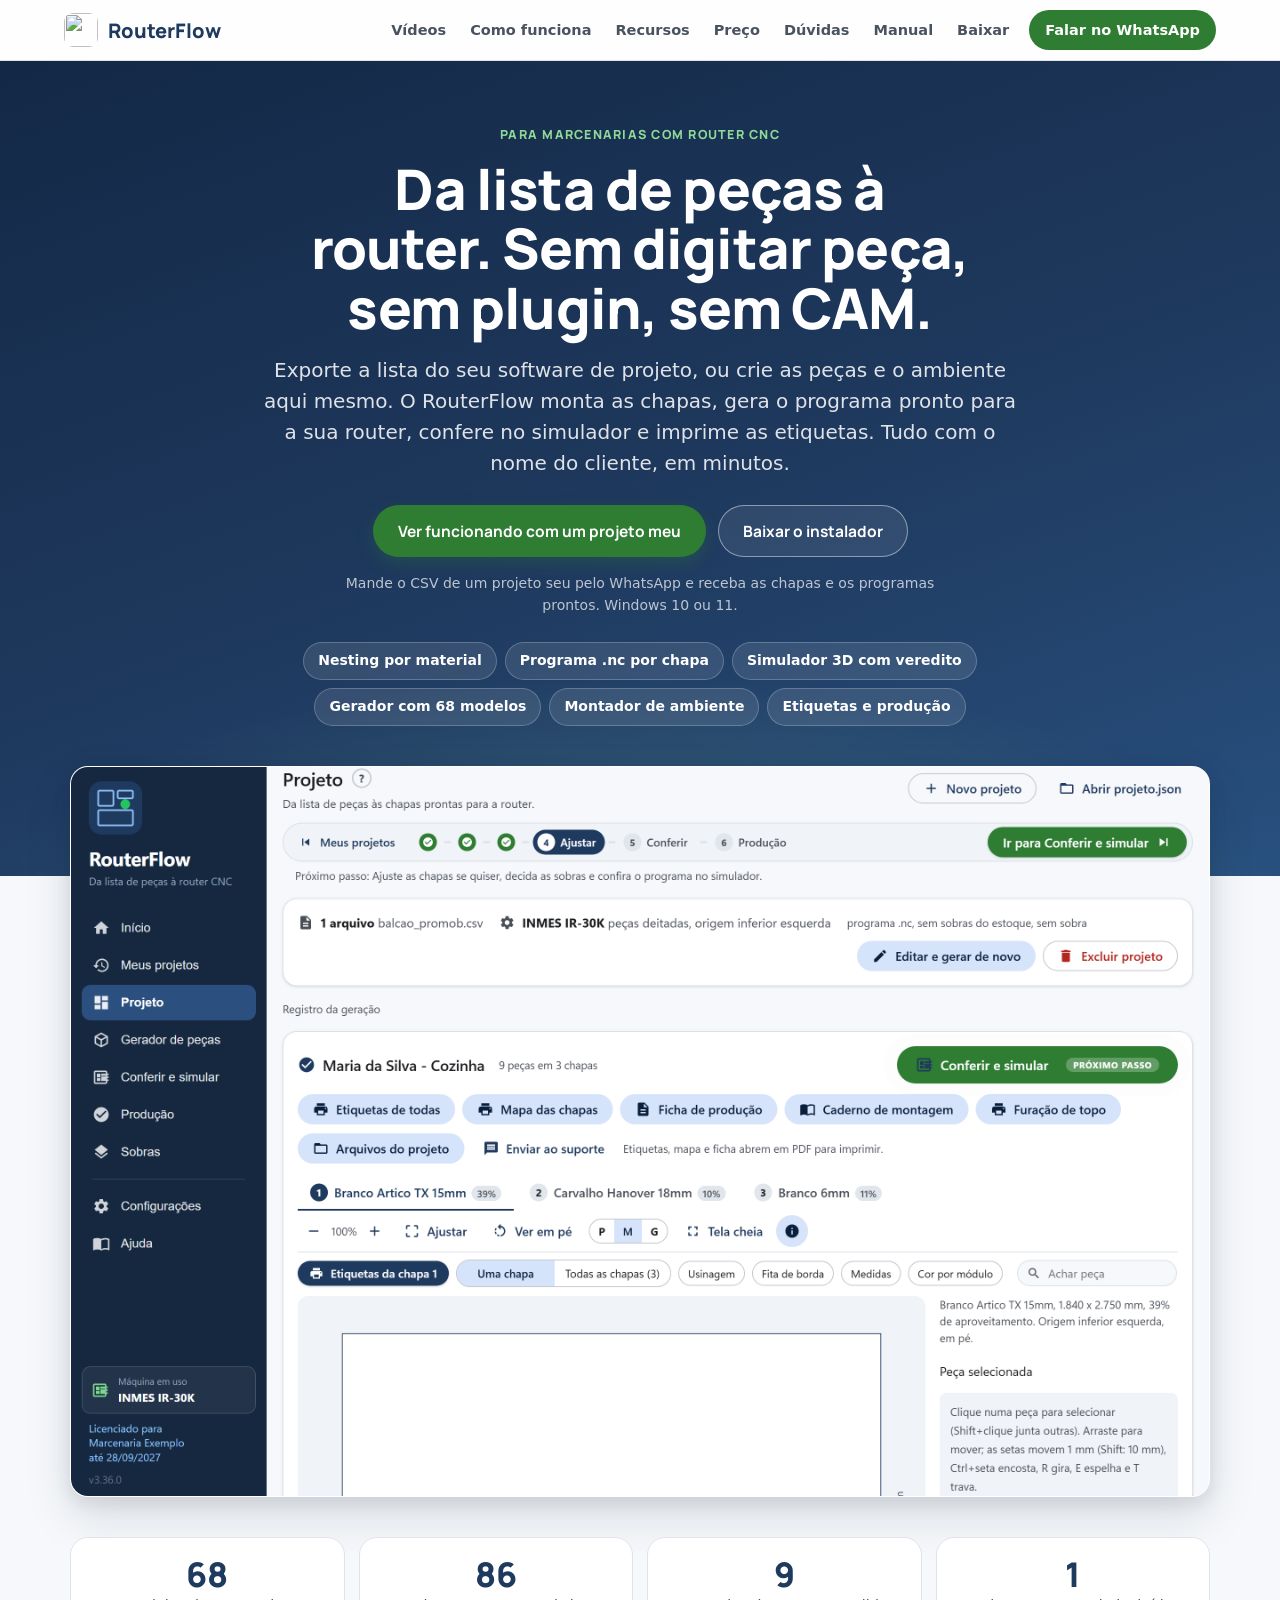
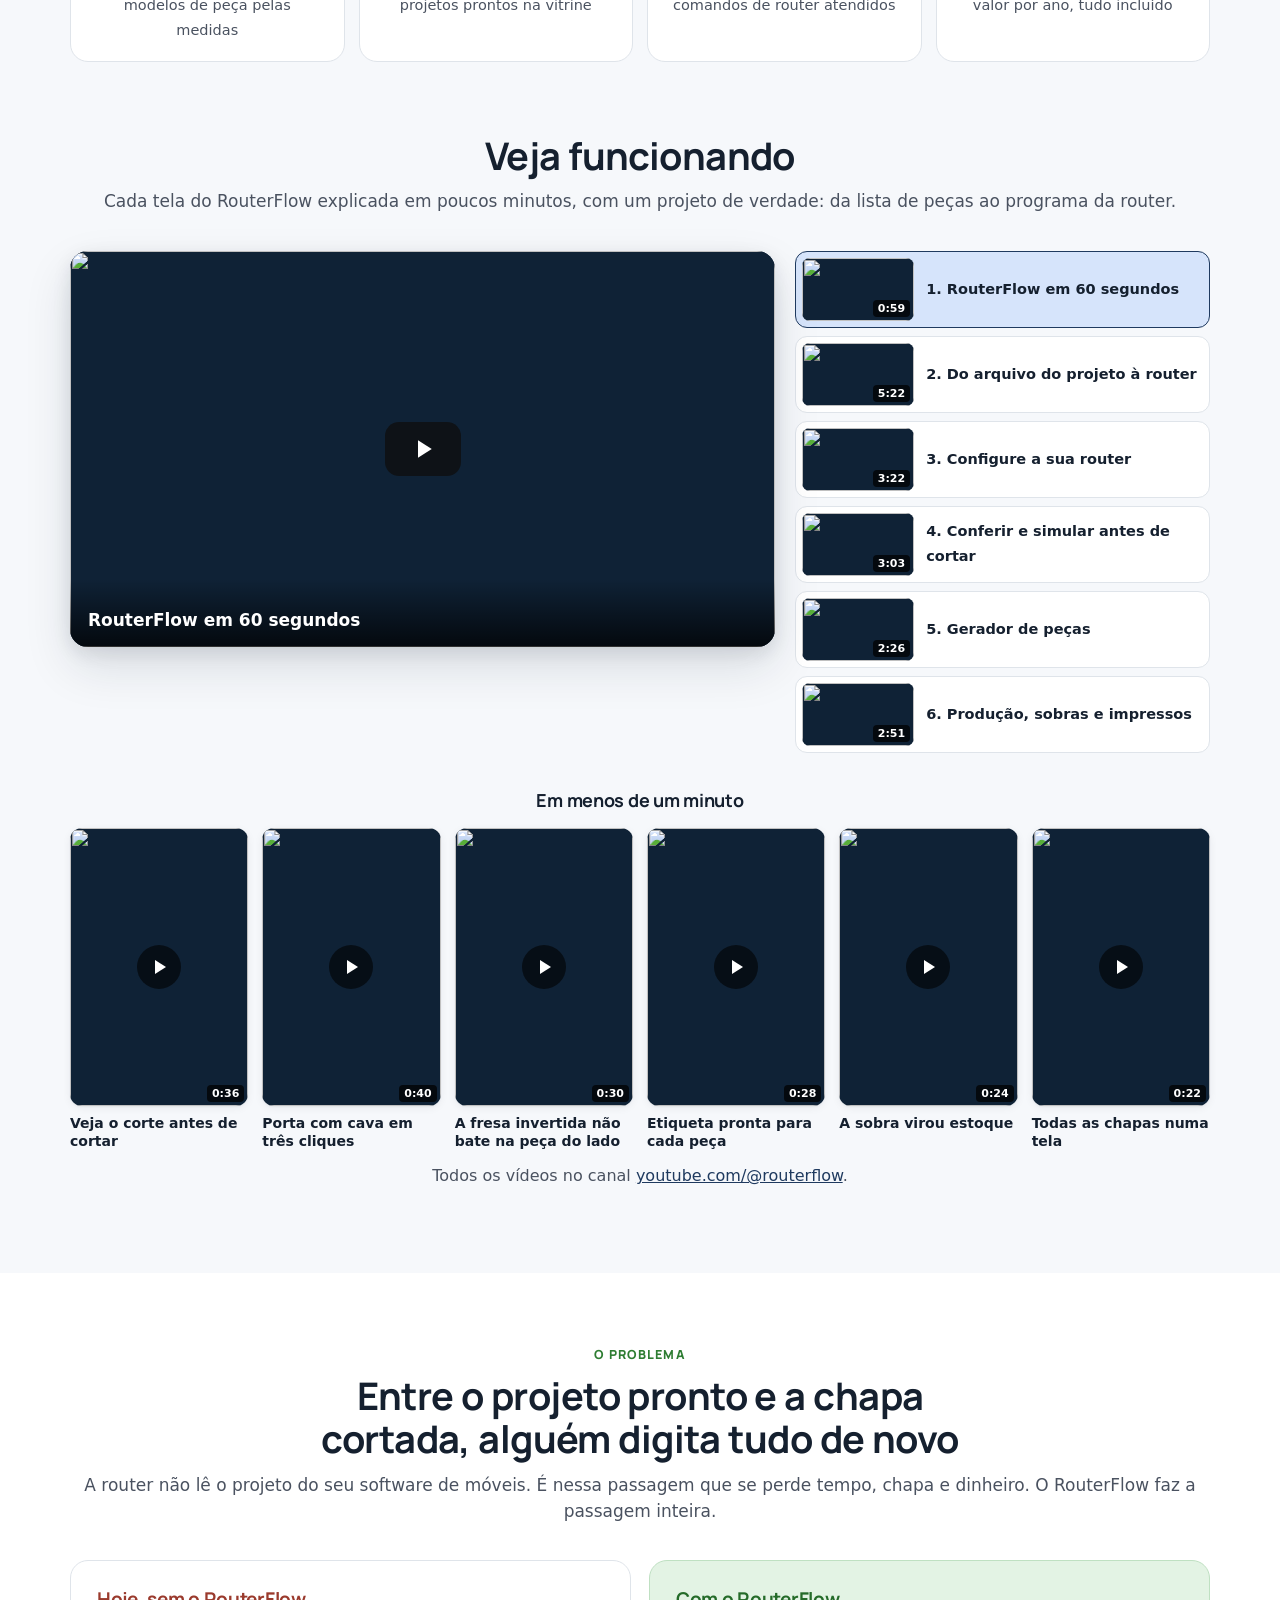
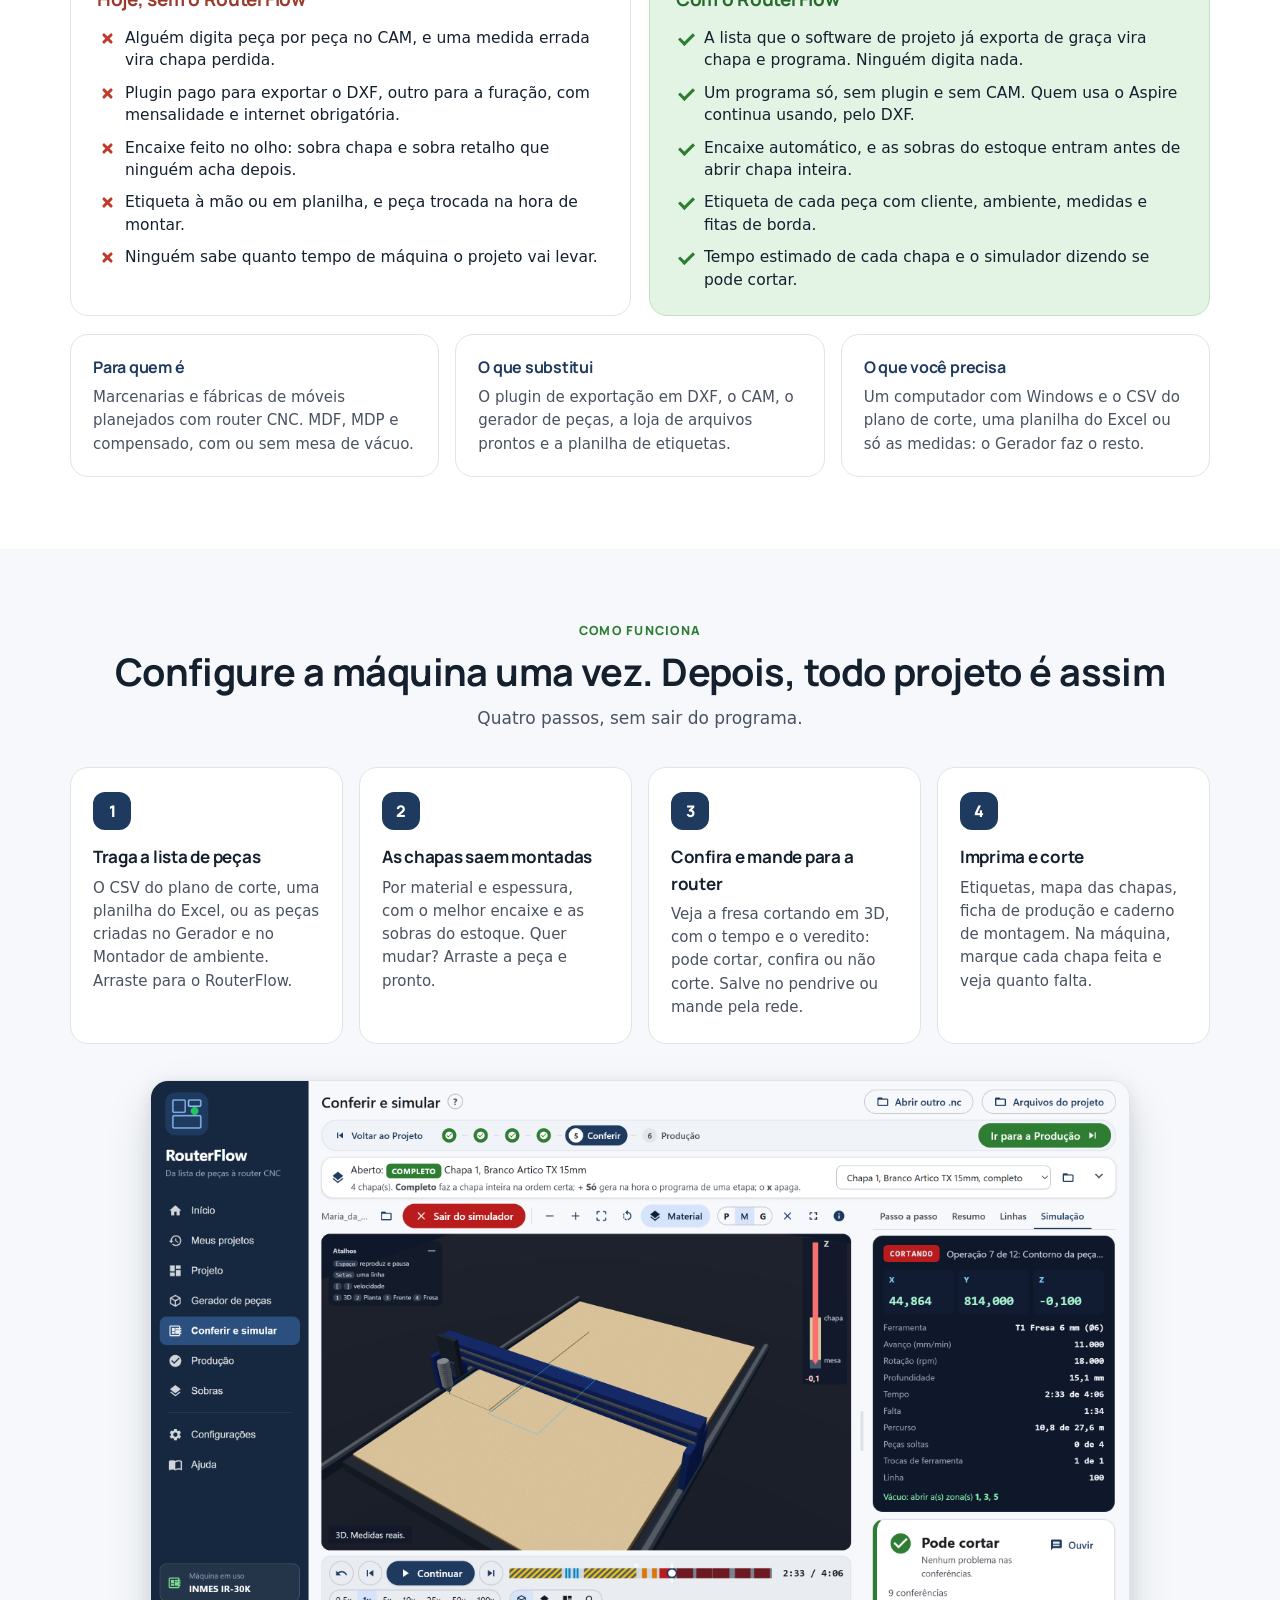
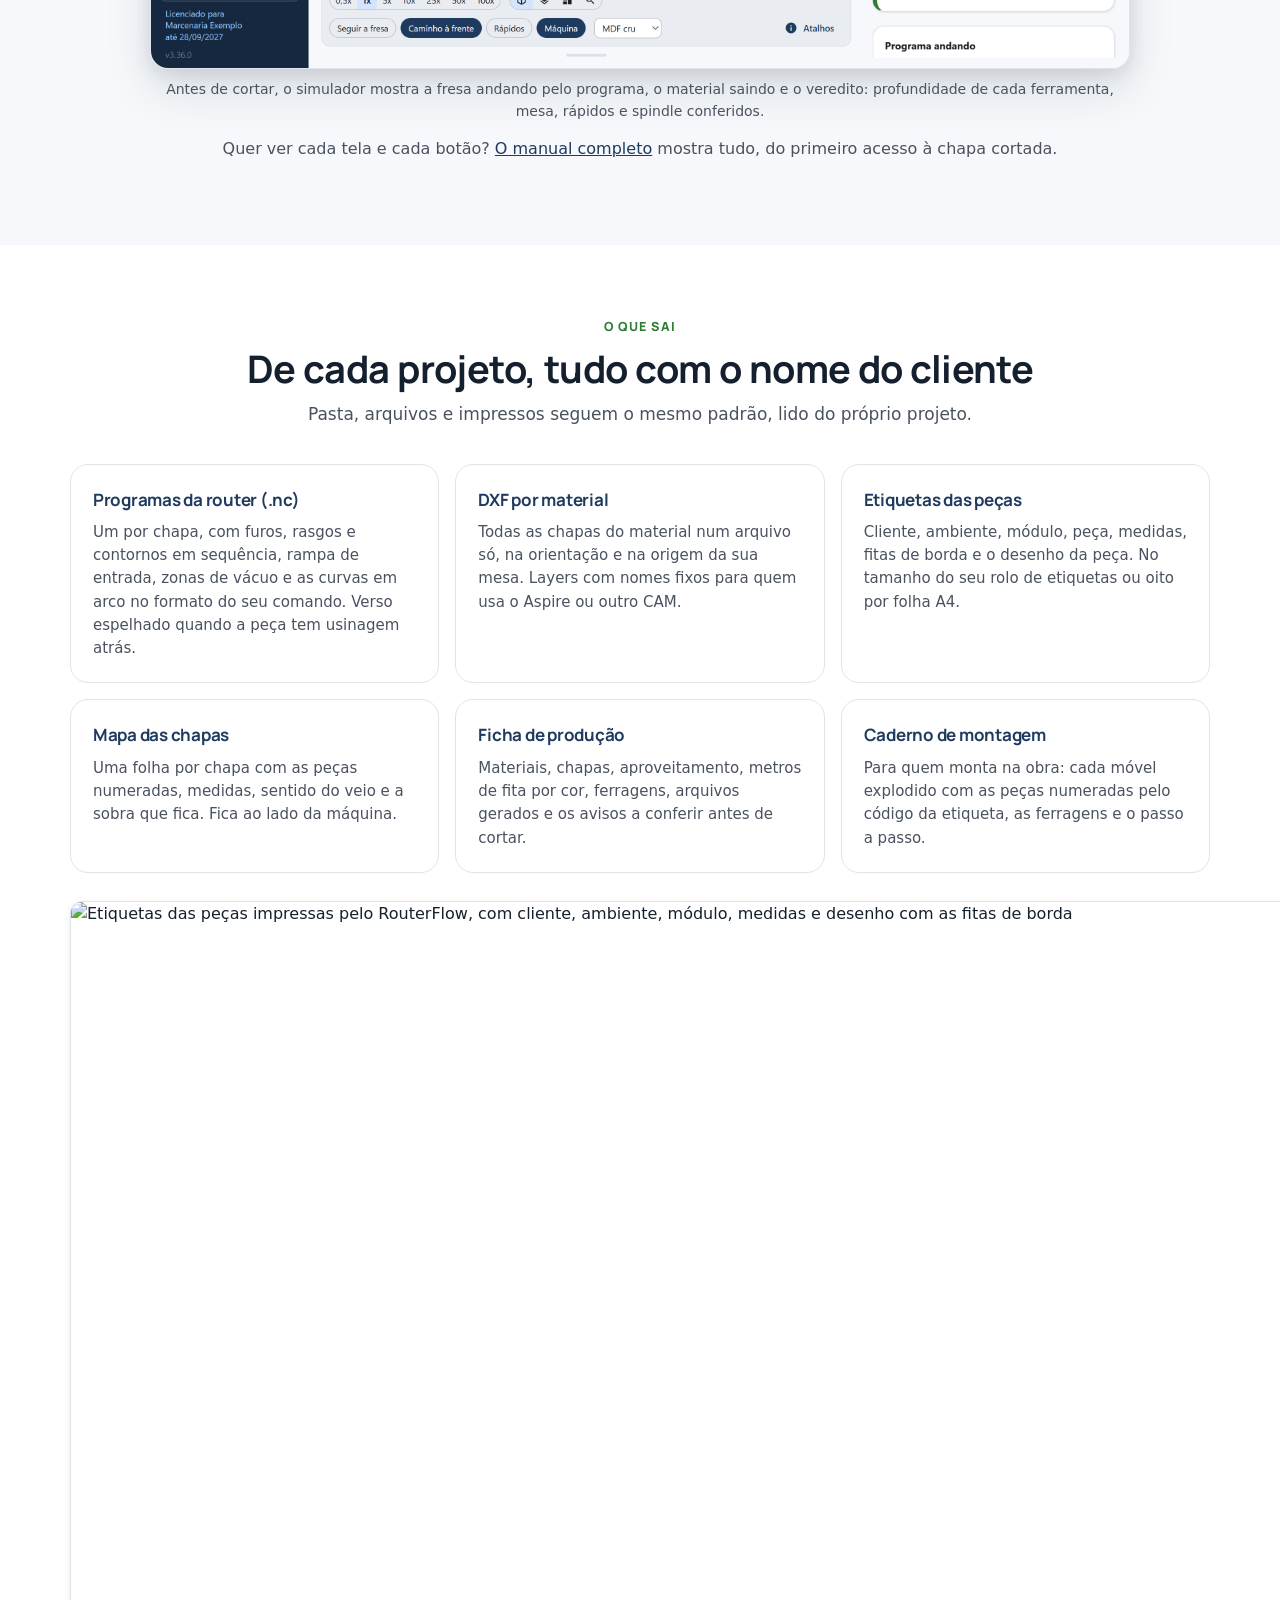
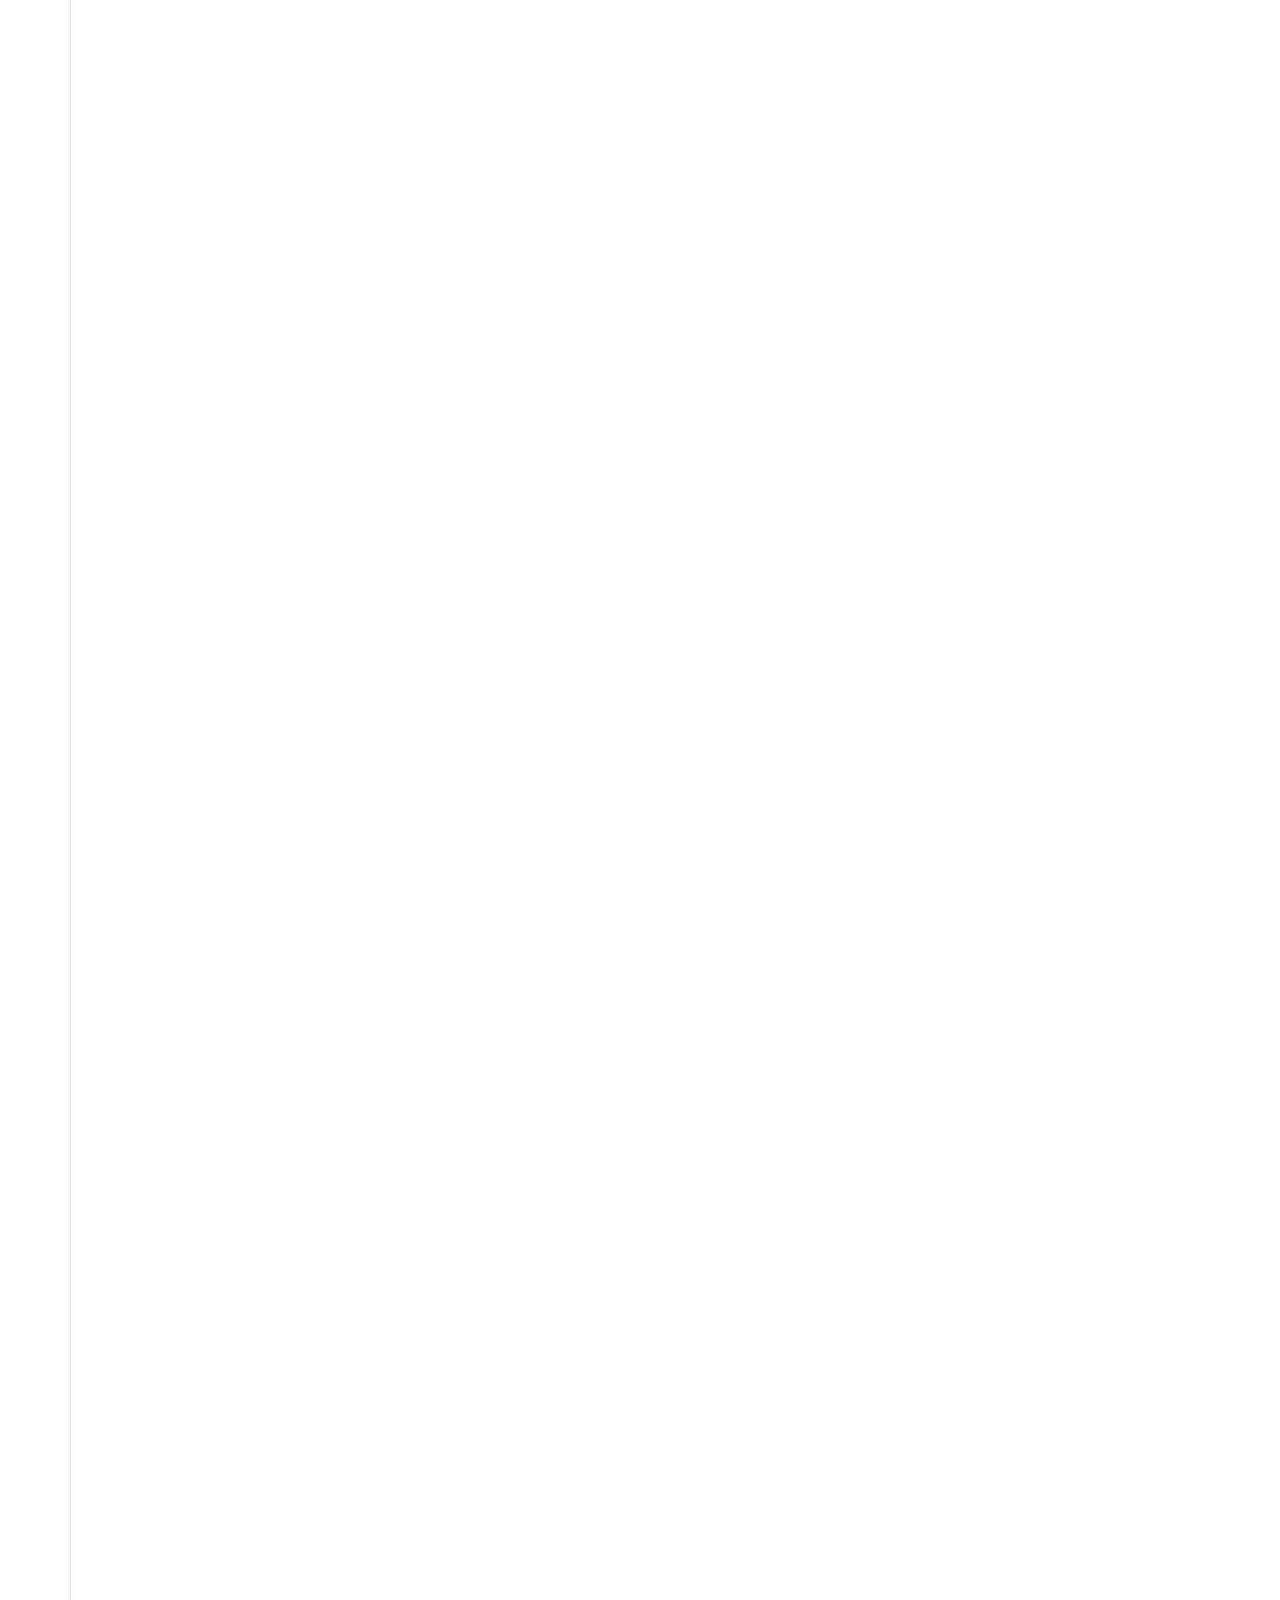
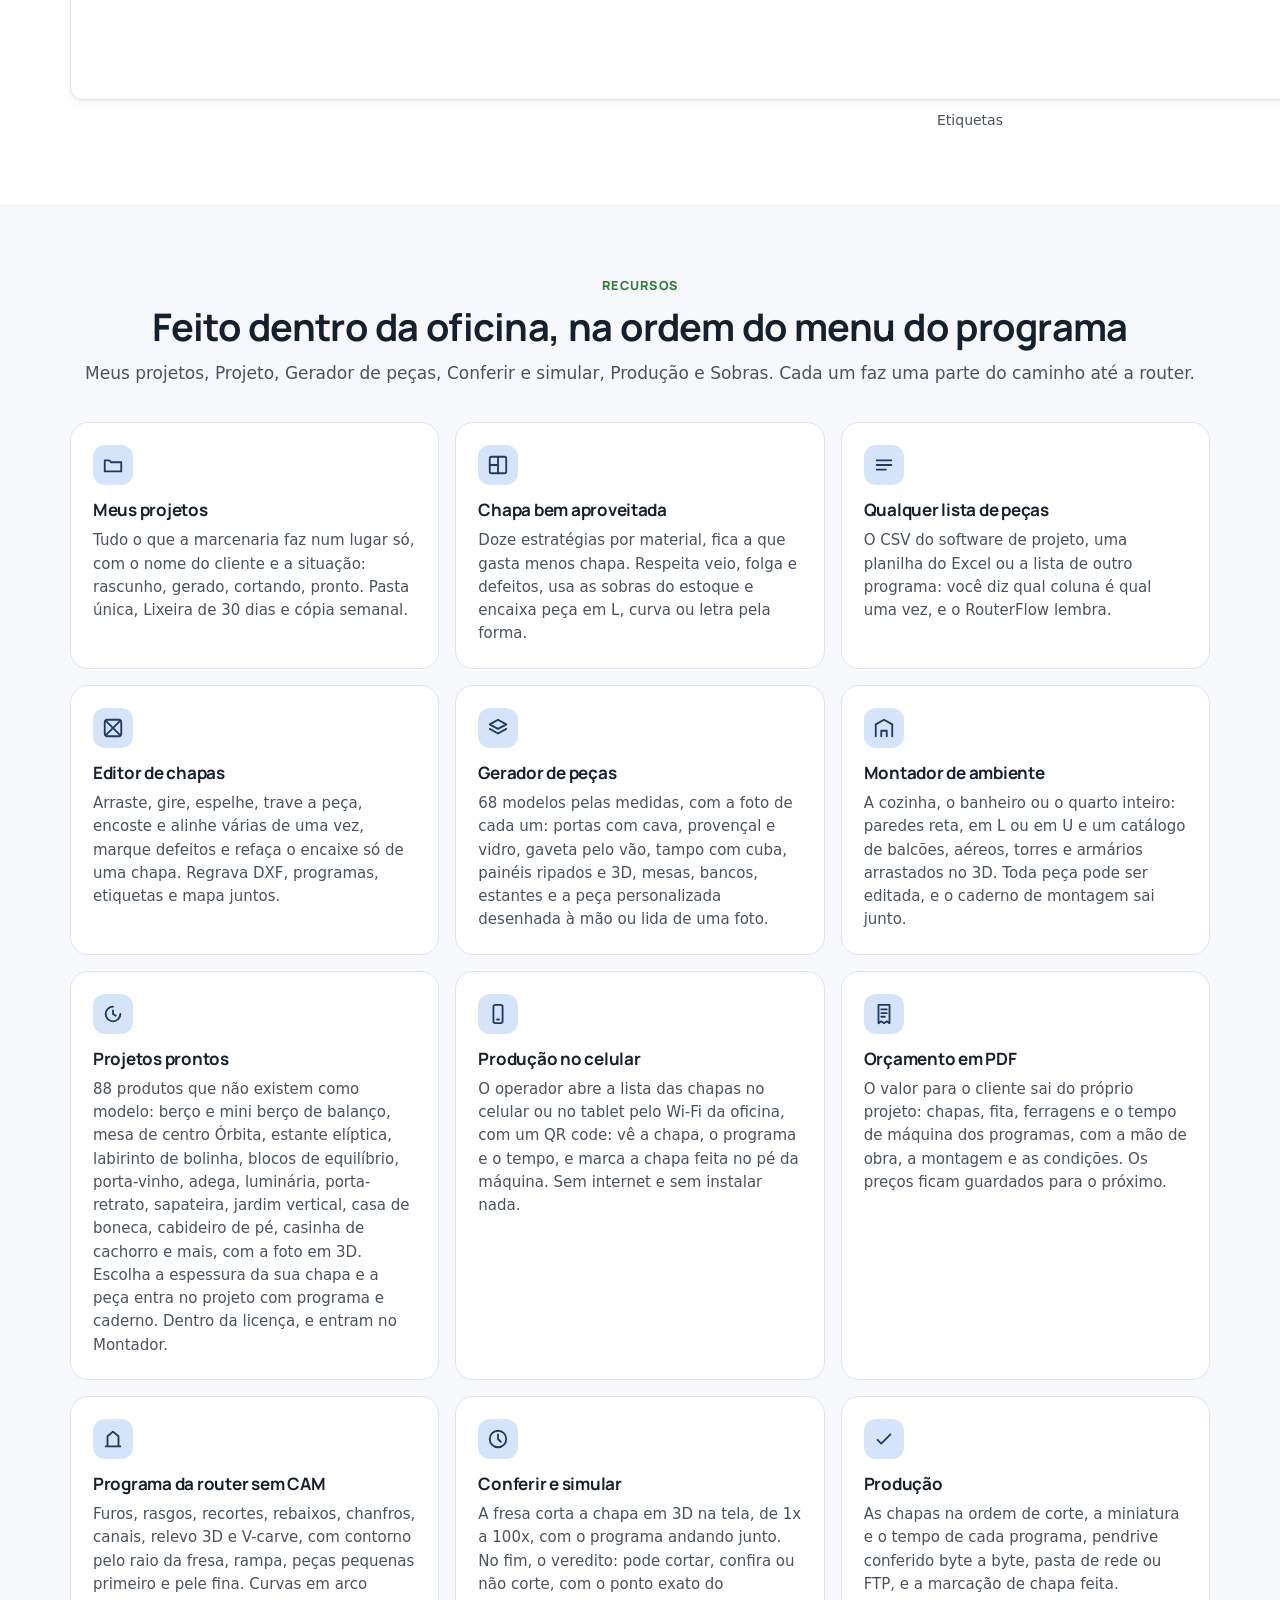
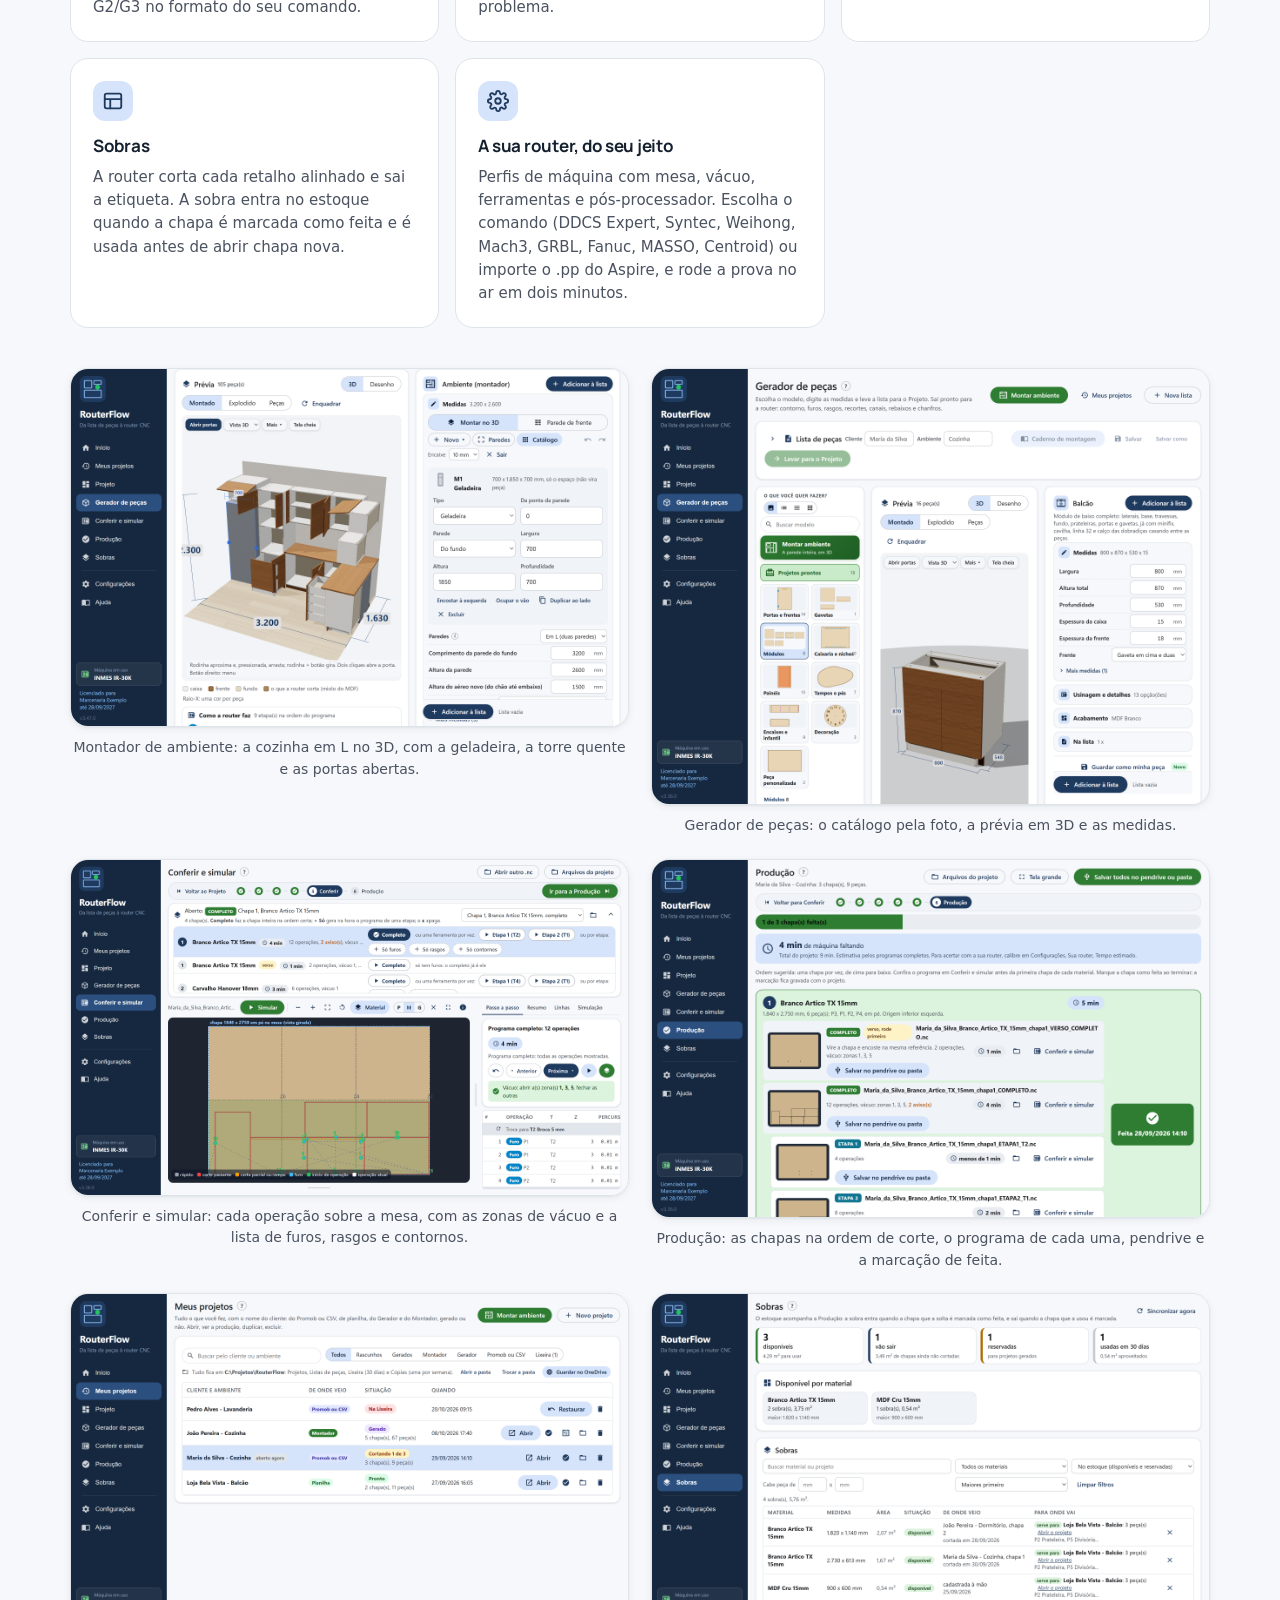
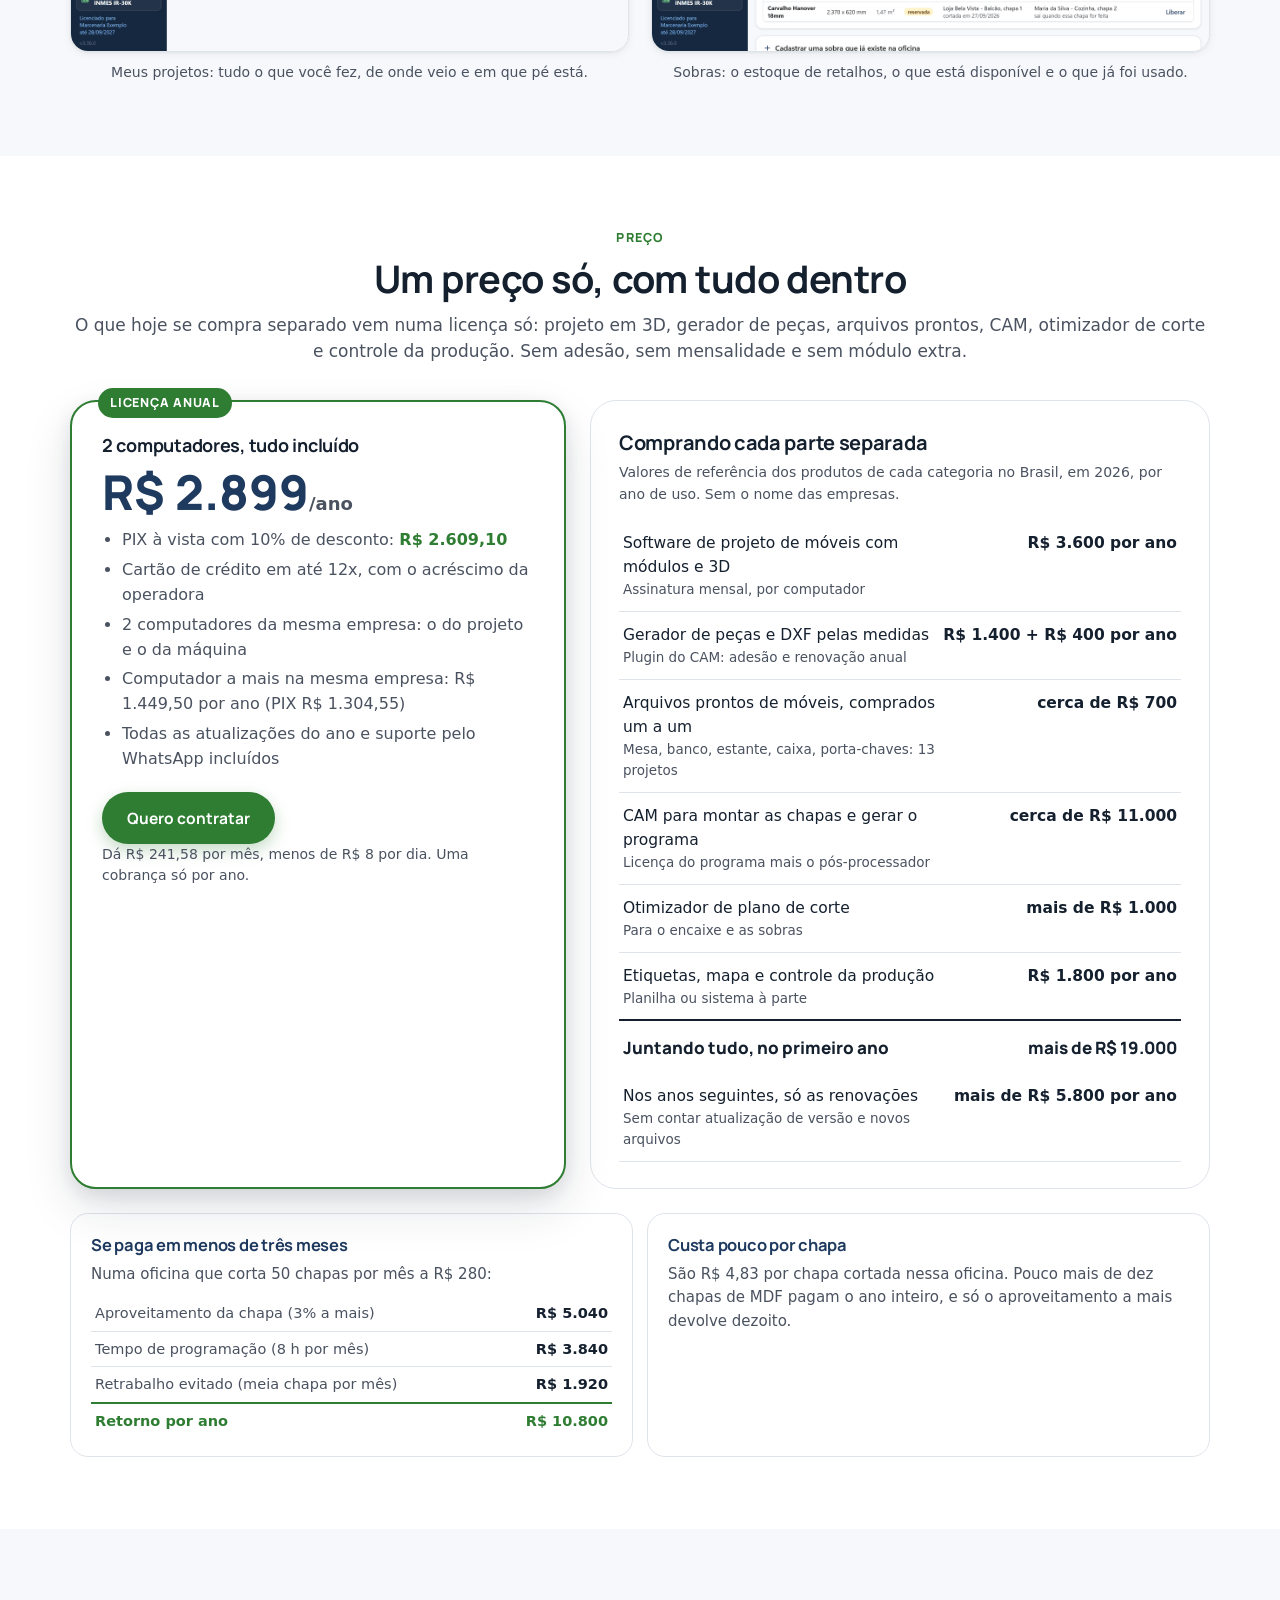
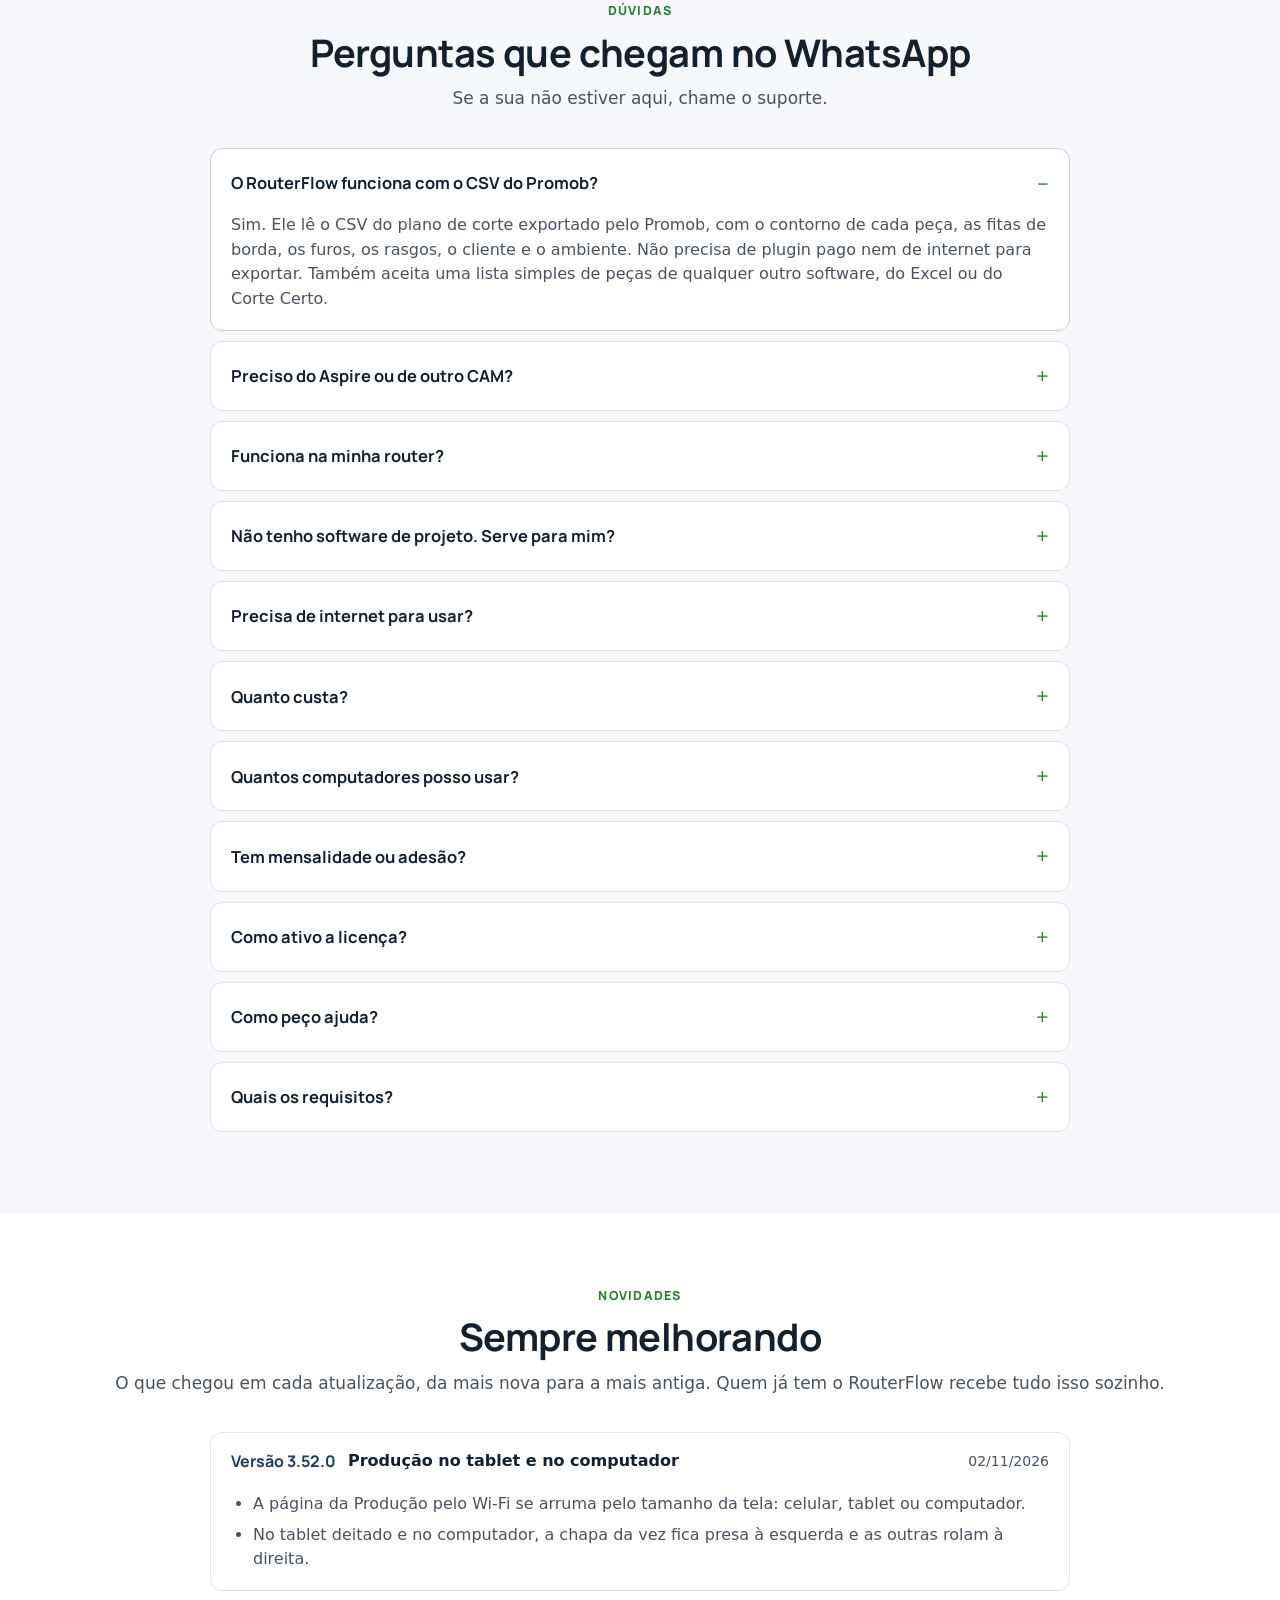
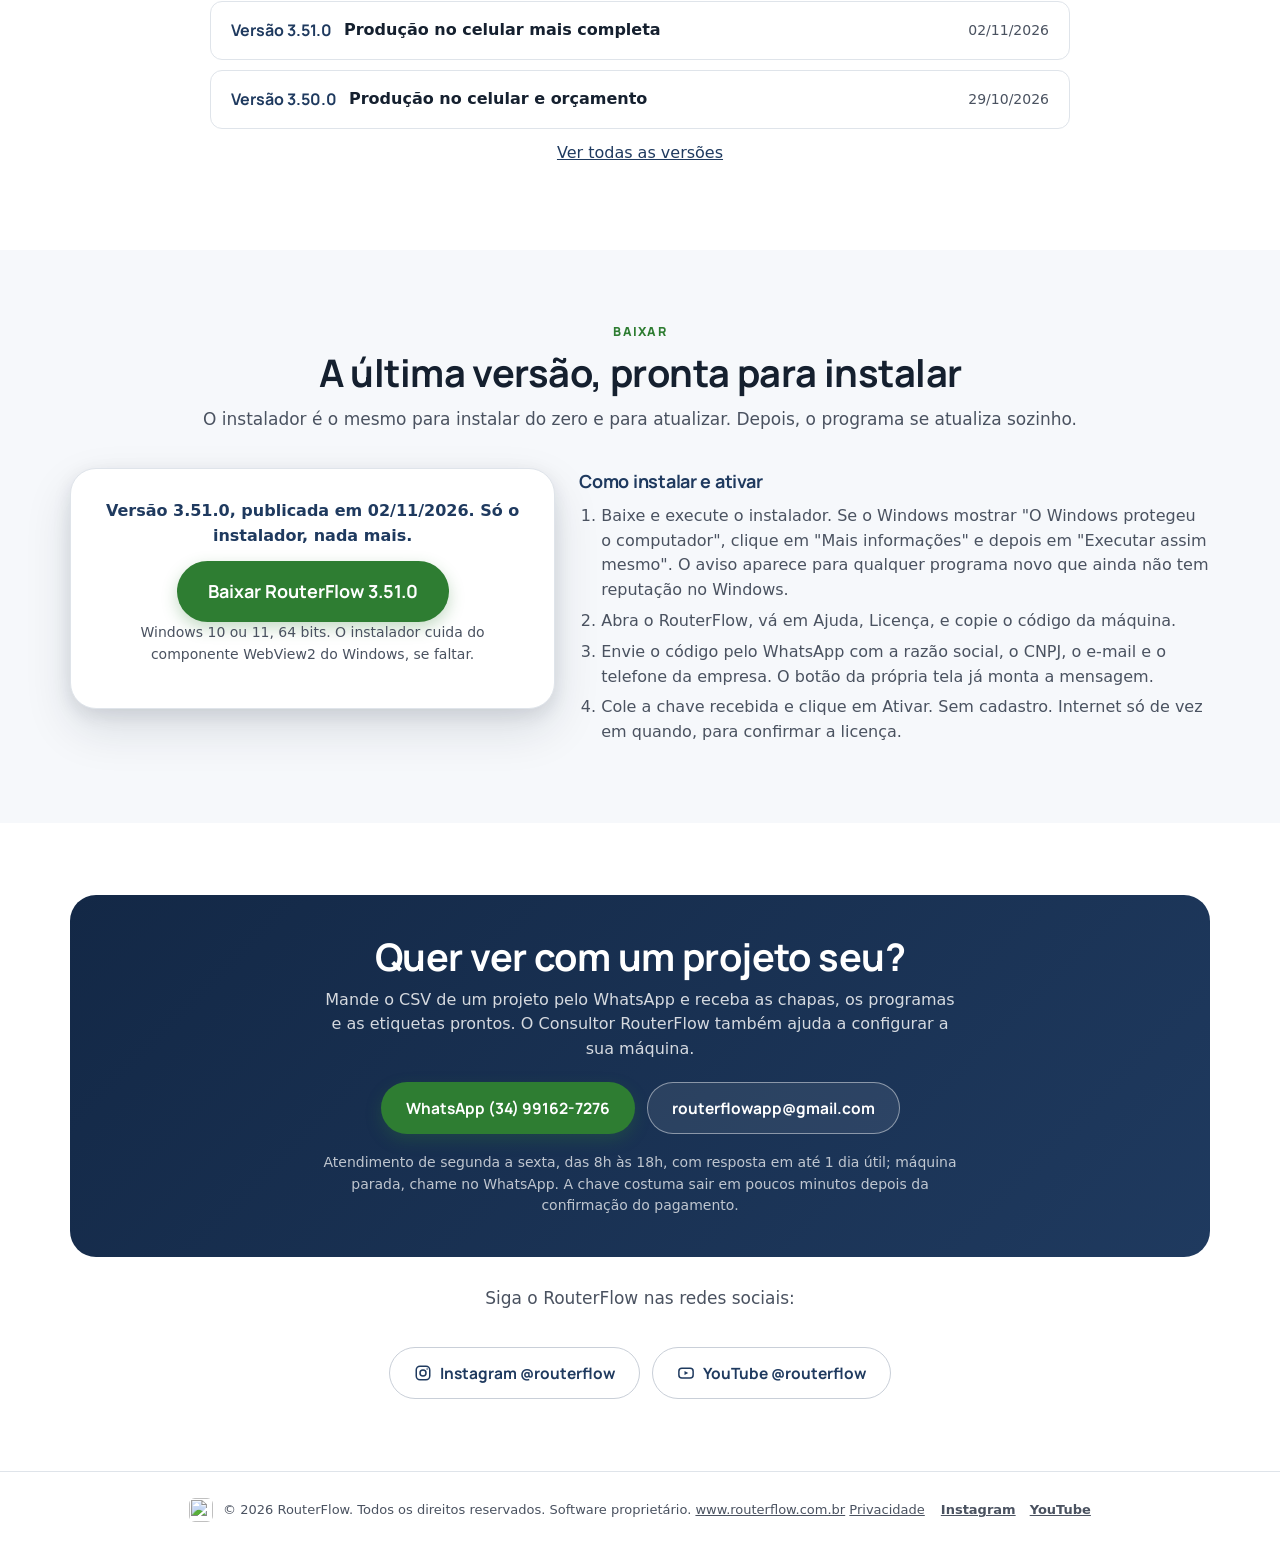
==== commit 24b32c54: "Site 3.52.0: manual com a Produção no tablet e no computador, novidades Co-Authored-By: Claude Fable" ====
--- a/index.html
+++ b/index.html
@@ -383,9 +383,9 @@
   <p class="sub">O que chegou em cada atualização, da mais nova para a mais antiga. Quem já tem o RouterFlow recebe tudo isso sozinho.</p>
   <div class="news-list">
     <!-- novidades:inicio -->
-    <details open><summary><b>Versão 3.51.0</b><span class="news-t">Produção no celular mais completa</span><span class="news-d">02/11/2026</span></summary><ul><li>No celular, a chapa da vez vem com o passo a passo: verso, programa, vácuo, ferramentas e sobra.</li><li>Cronômetro por chapa e a hora em que o projeto termina, pelo ritmo de verdade da máquina.</li><li>Procurar peça pelo código ou pelo nome, com a peça em amarelo no desenho da chapa.</li></ul></details>
+    <details open><summary><b>Versão 3.52.0</b><span class="news-t">Produção no tablet e no computador</span><span class="news-d">02/11/2026</span></summary><ul><li>A página da Produção pelo Wi-Fi se arruma pelo tamanho da tela: celular, tablet ou computador.</li><li>No tablet deitado e no computador, a chapa da vez fica presa à esquerda e as outras rolam à direita.</li></ul></details>
+    <details><summary><b>Versão 3.51.0</b><span class="news-t">Produção no celular mais completa</span><span class="news-d">02/11/2026</span></summary><ul><li>No celular, a chapa da vez vem com o passo a passo: verso, programa, vácuo, ferramentas e sobra.</li><li>Cronômetro por chapa e a hora em que o projeto termina, pelo ritmo de verdade da máquina.</li><li>Procurar peça pelo código ou pelo nome, com a peça em amarelo no desenho da chapa.</li></ul></details>
     <details><summary><b>Versão 3.50.0</b><span class="news-t">Produção no celular e orçamento</span><span class="news-d">29/10/2026</span></summary><ul><li>Produção no celular ou tablet da oficina pelo Wi-Fi: o operador vê a chapa e marca feita no pé da máquina.</li><li>Orçamento para o cliente em PDF, com o tempo de máquina dos programas e os preços guardados.</li><li>Peça personalizada: a curva livre continua editável arrastando os nós, e a fita fica ao combinar formas.</li></ul></details>
-    <details><summary><b>Versão 3.49.0</b><span class="news-t">Peça personalizada: desenhe e combine formas</span><span class="news-d">29/10/2026</span></summary><ul><li>Desenhe a peça com retas, arcos por 3 pontos e curvas livres, com a grade no fundo.</li><li>Formas prontas (estrela, coração, gota, nuvem, meia-lua, cápsula e mais) e Combinar: somar, recortar ou ficar com o cruzamento.</li><li>Contorno paralelo: o friso acompanha a borda da peça na distância que você quiser.</li></ul></details>
     <p class="news-all"><a href="novidades.html">Ver todas as versões</a></p>
     <!-- novidades:fim -->
   </div>
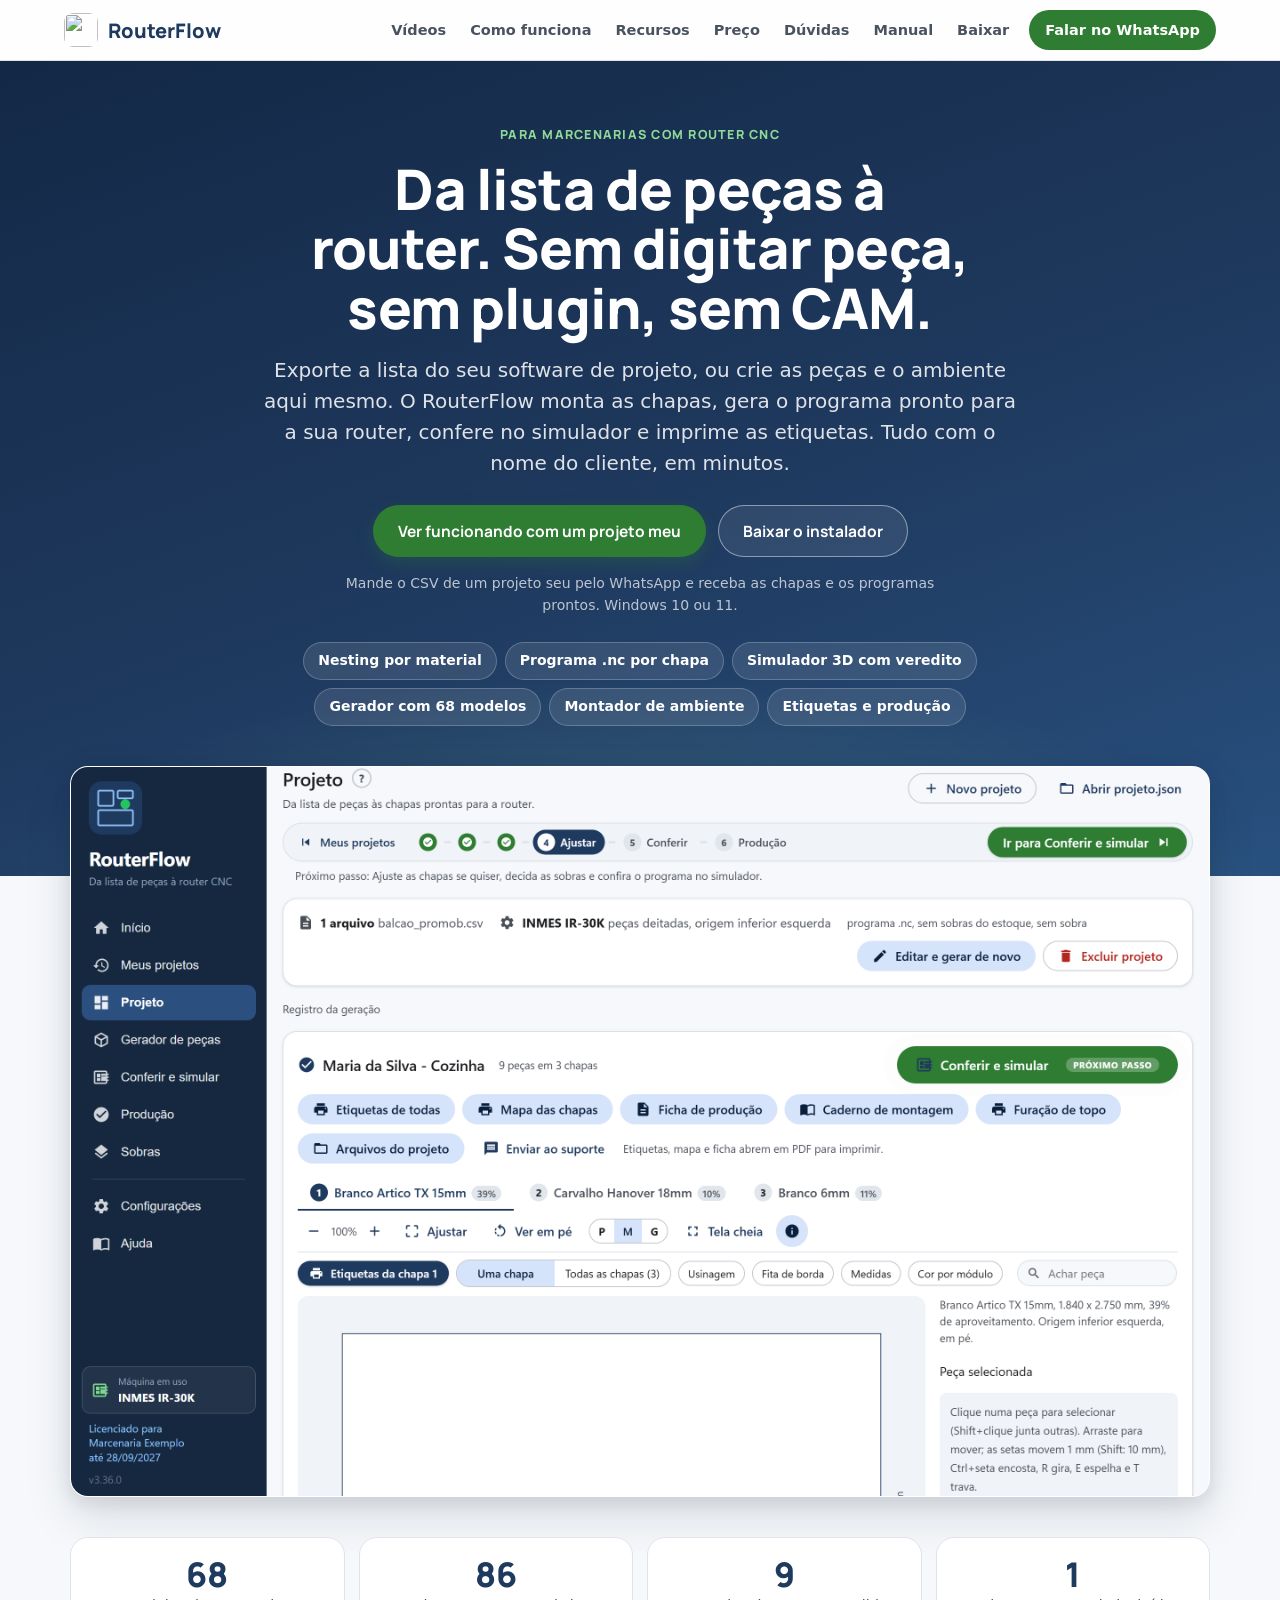
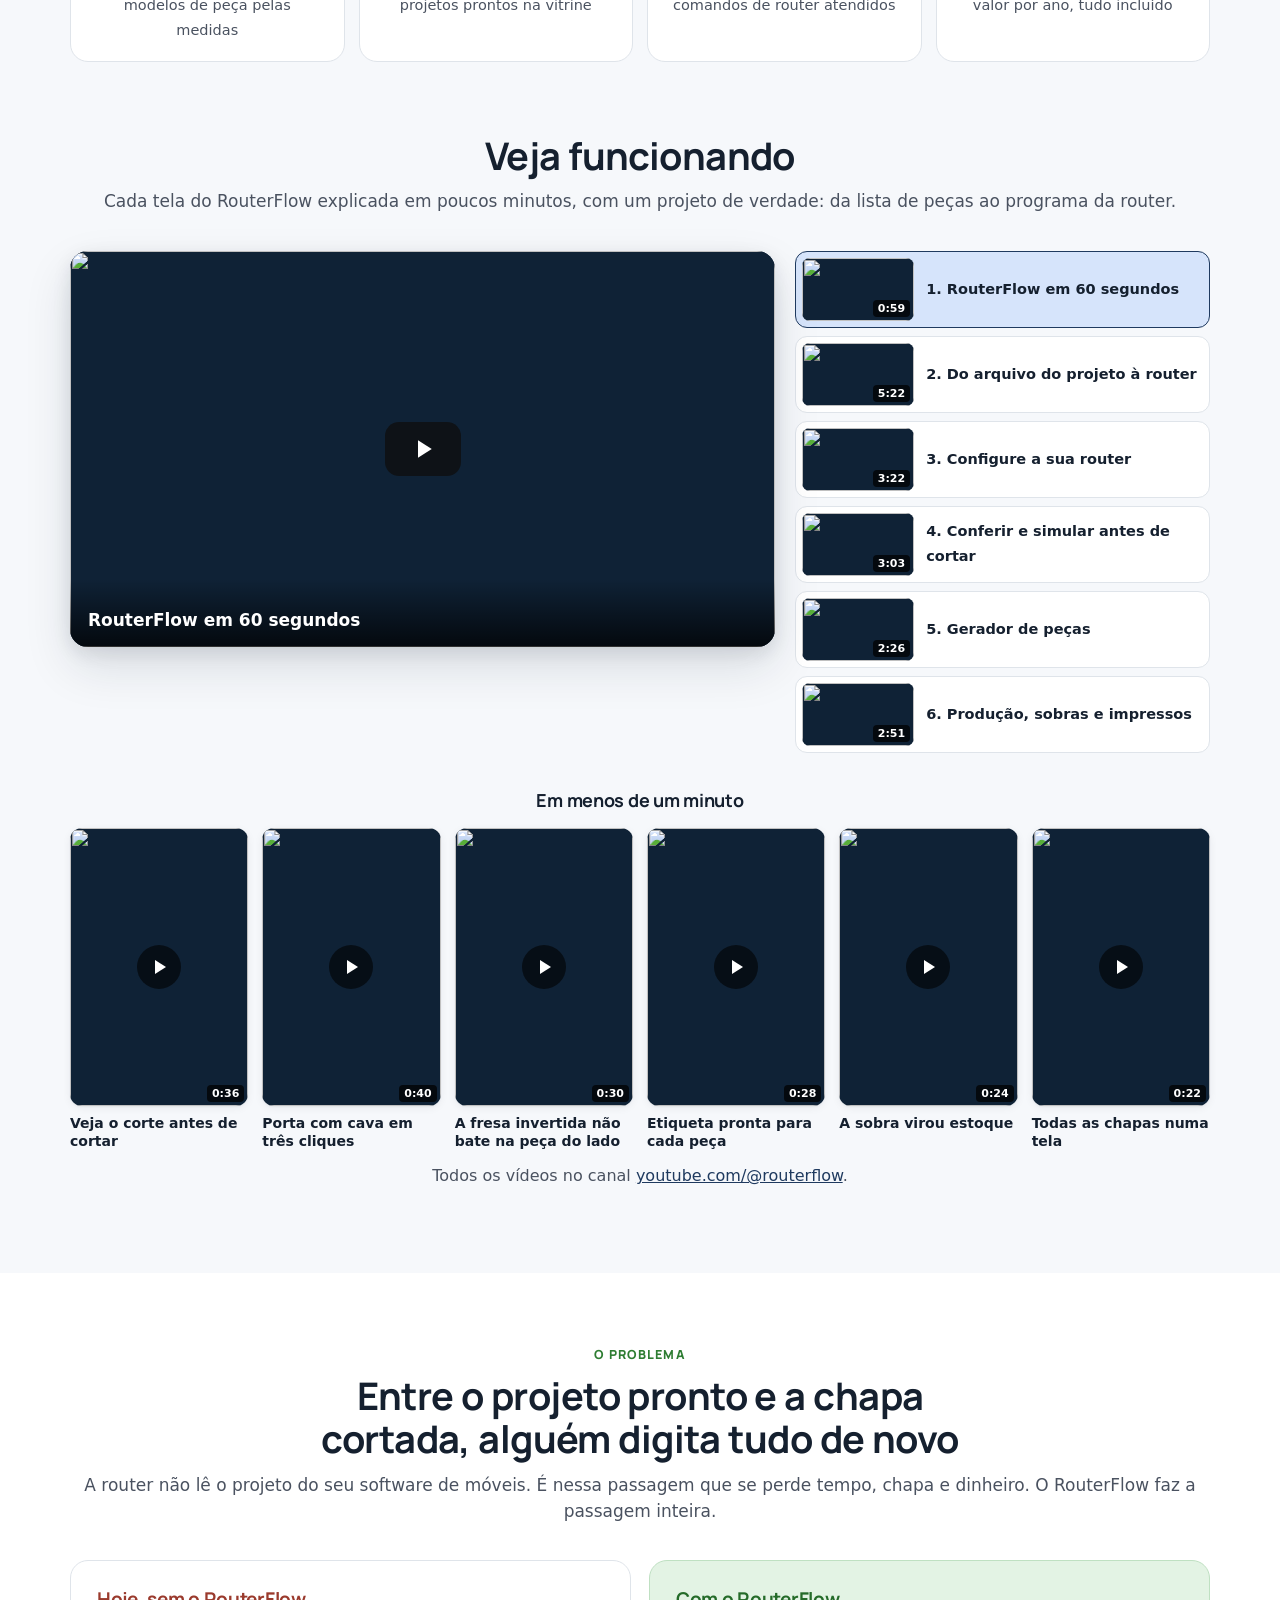
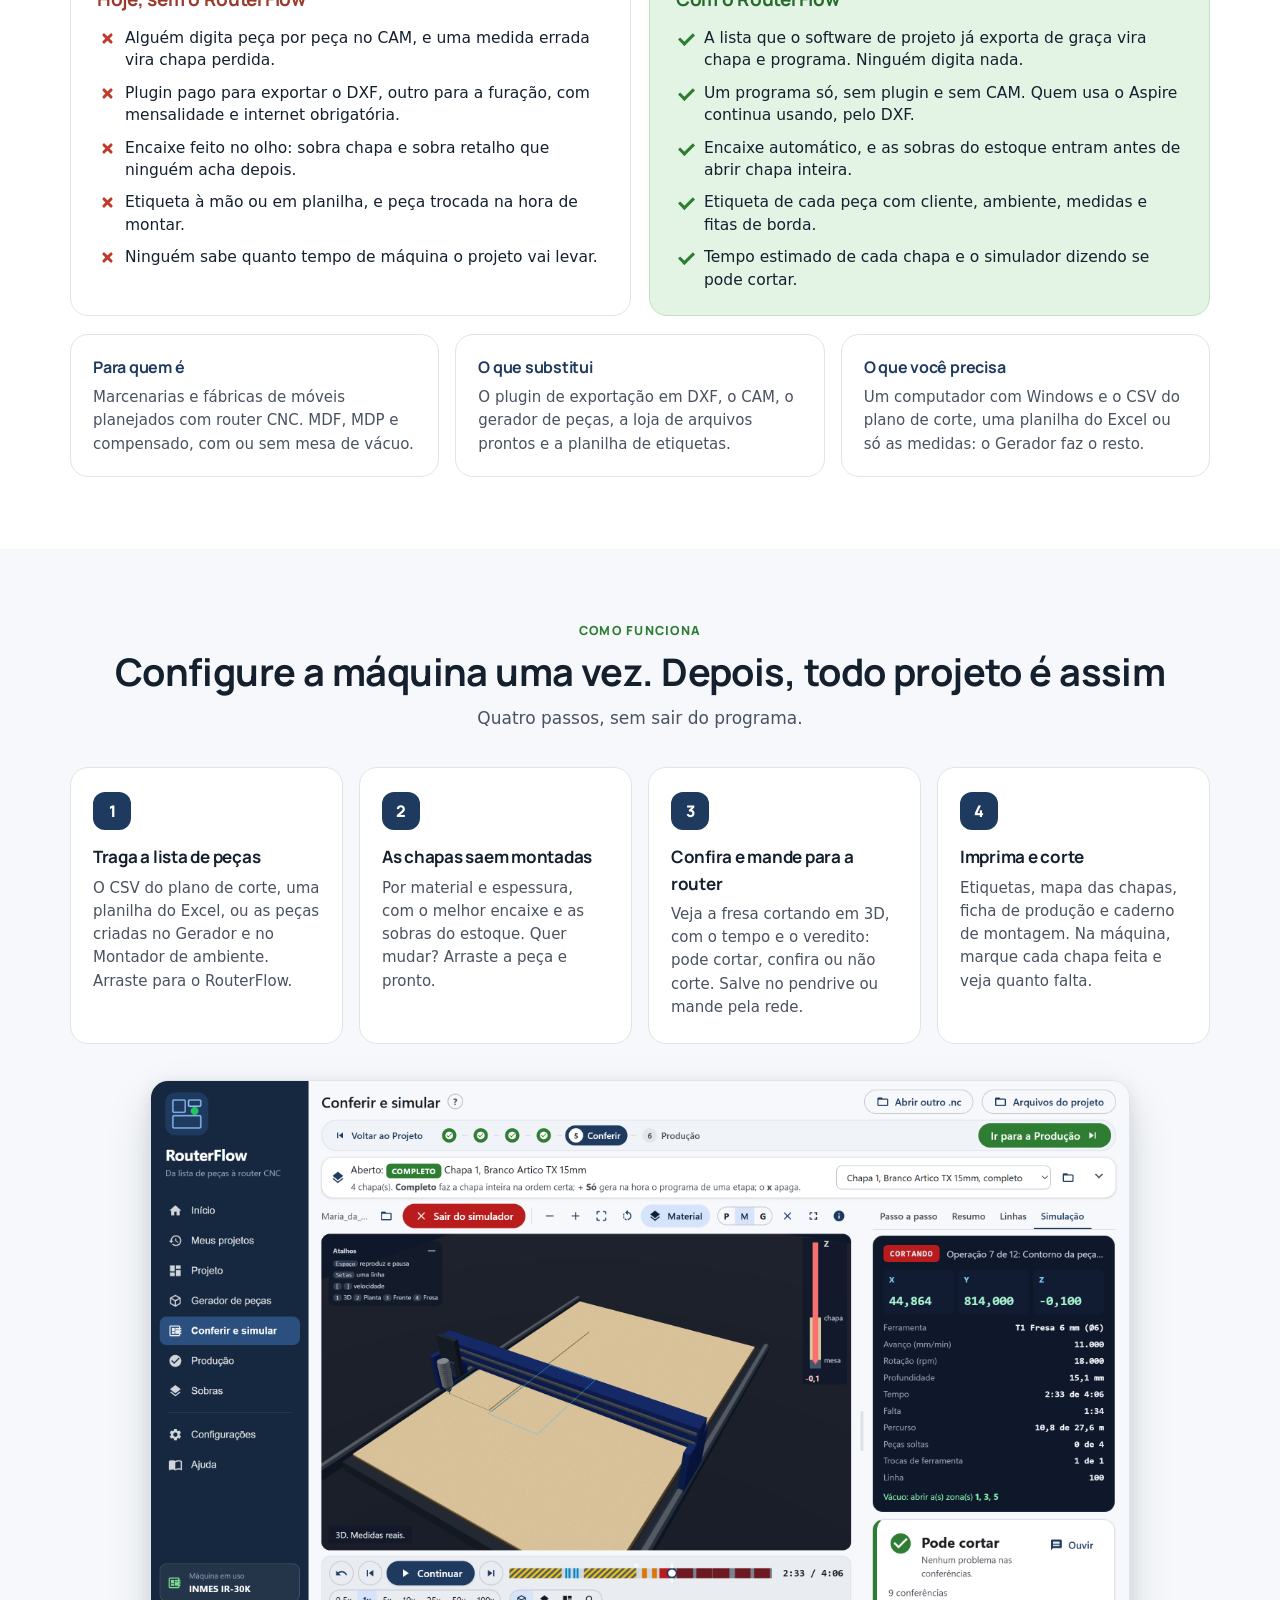
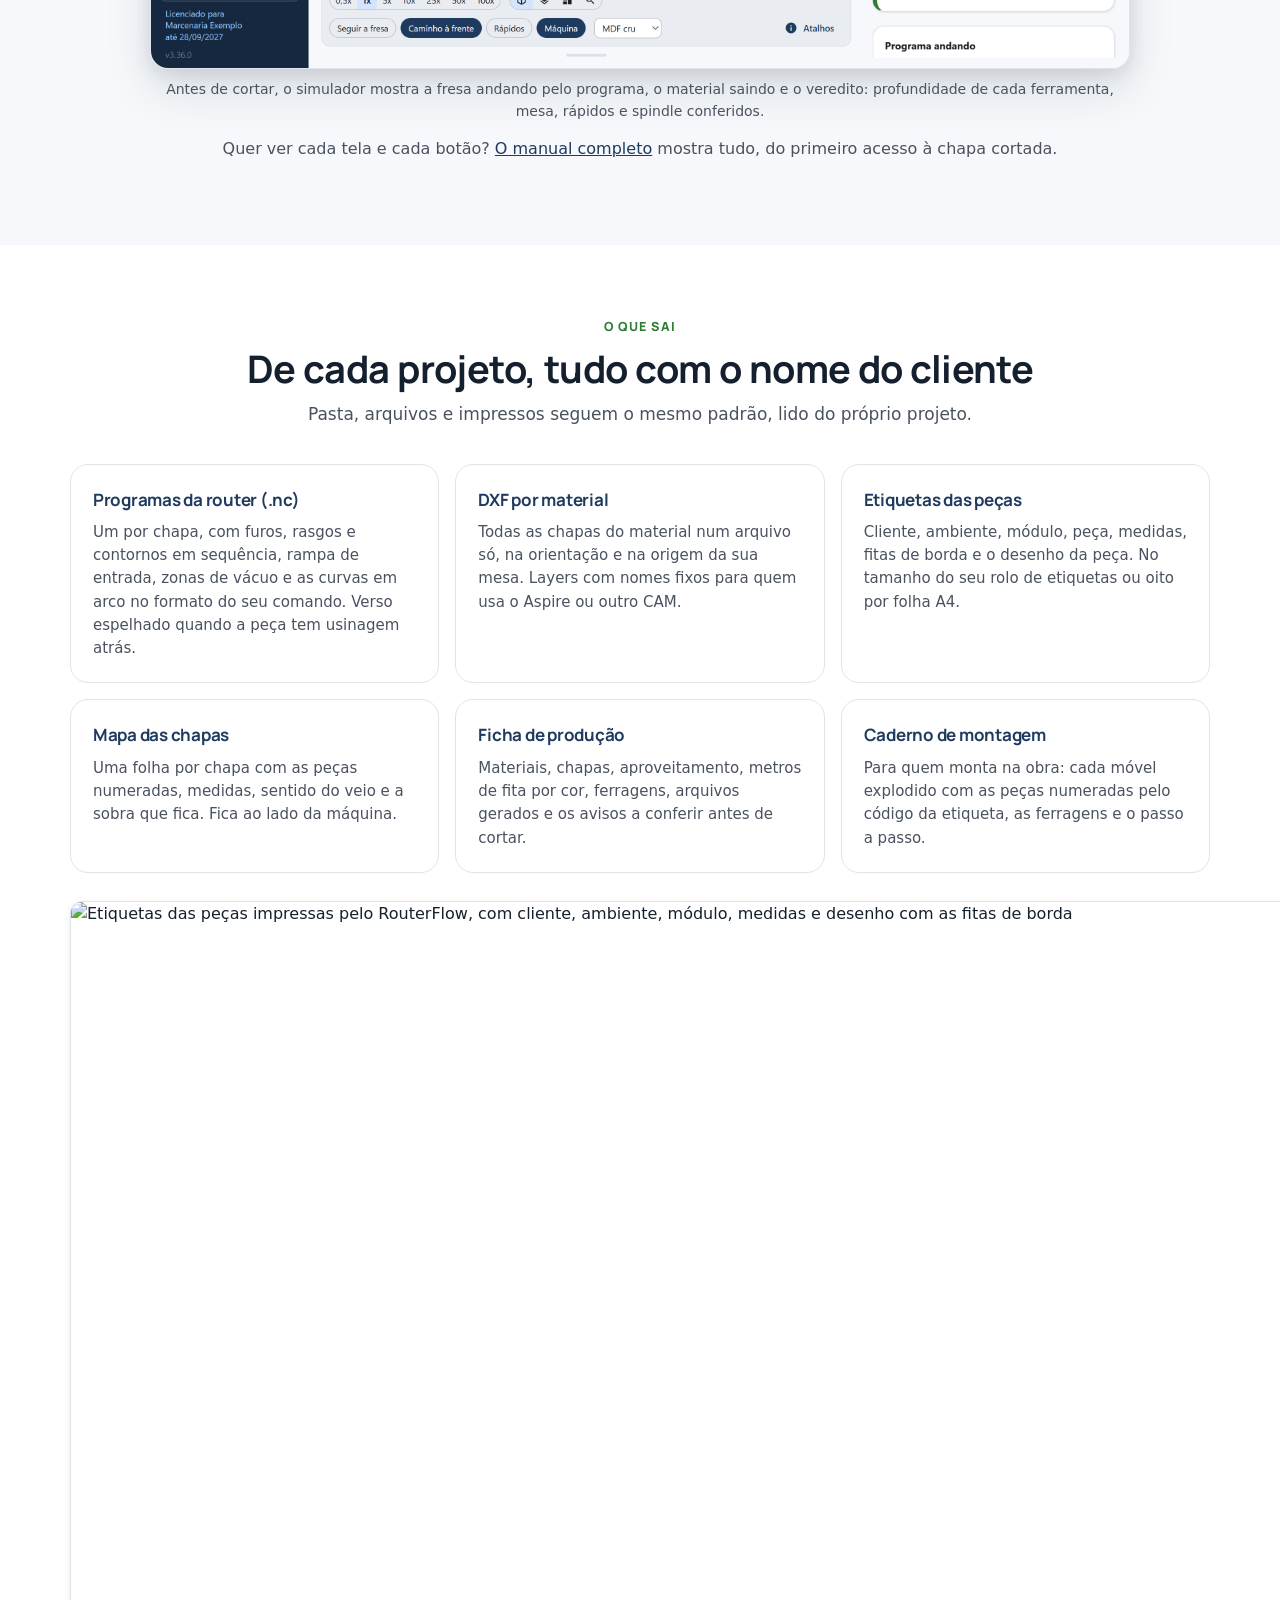
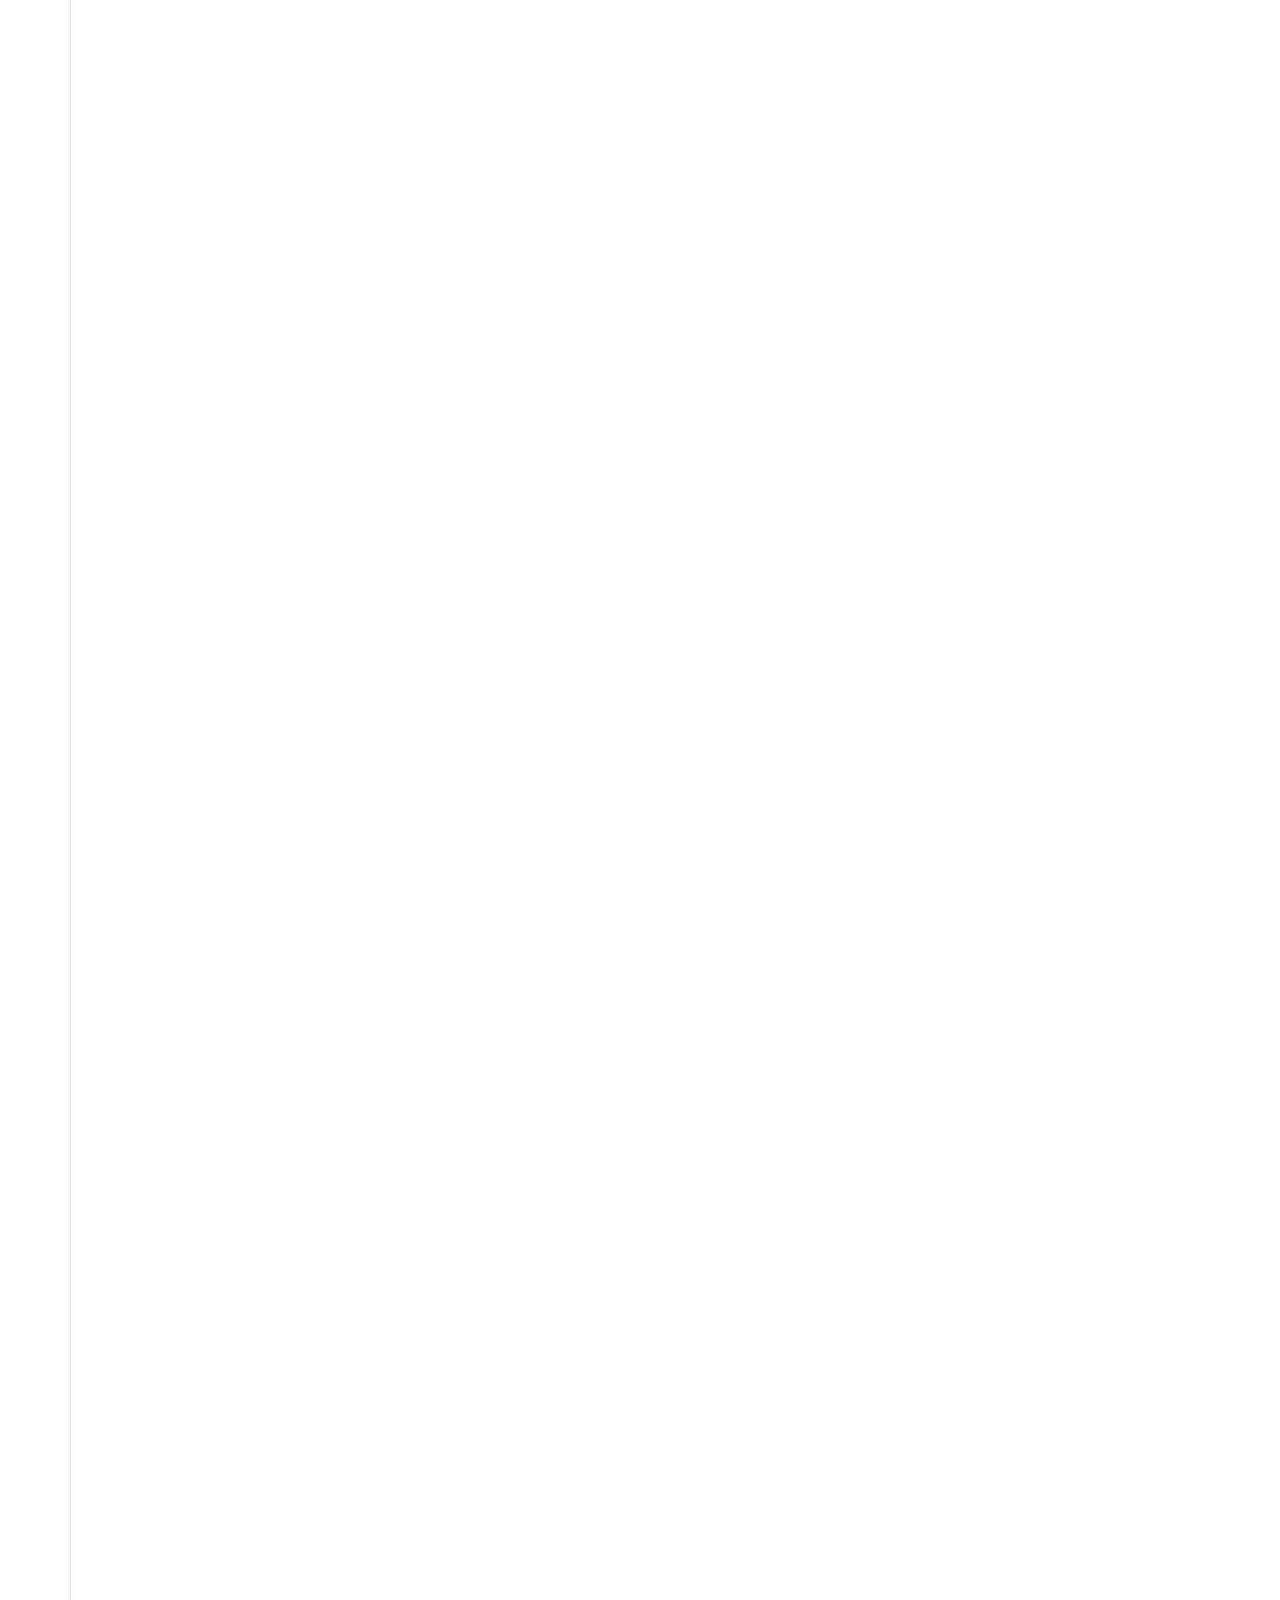
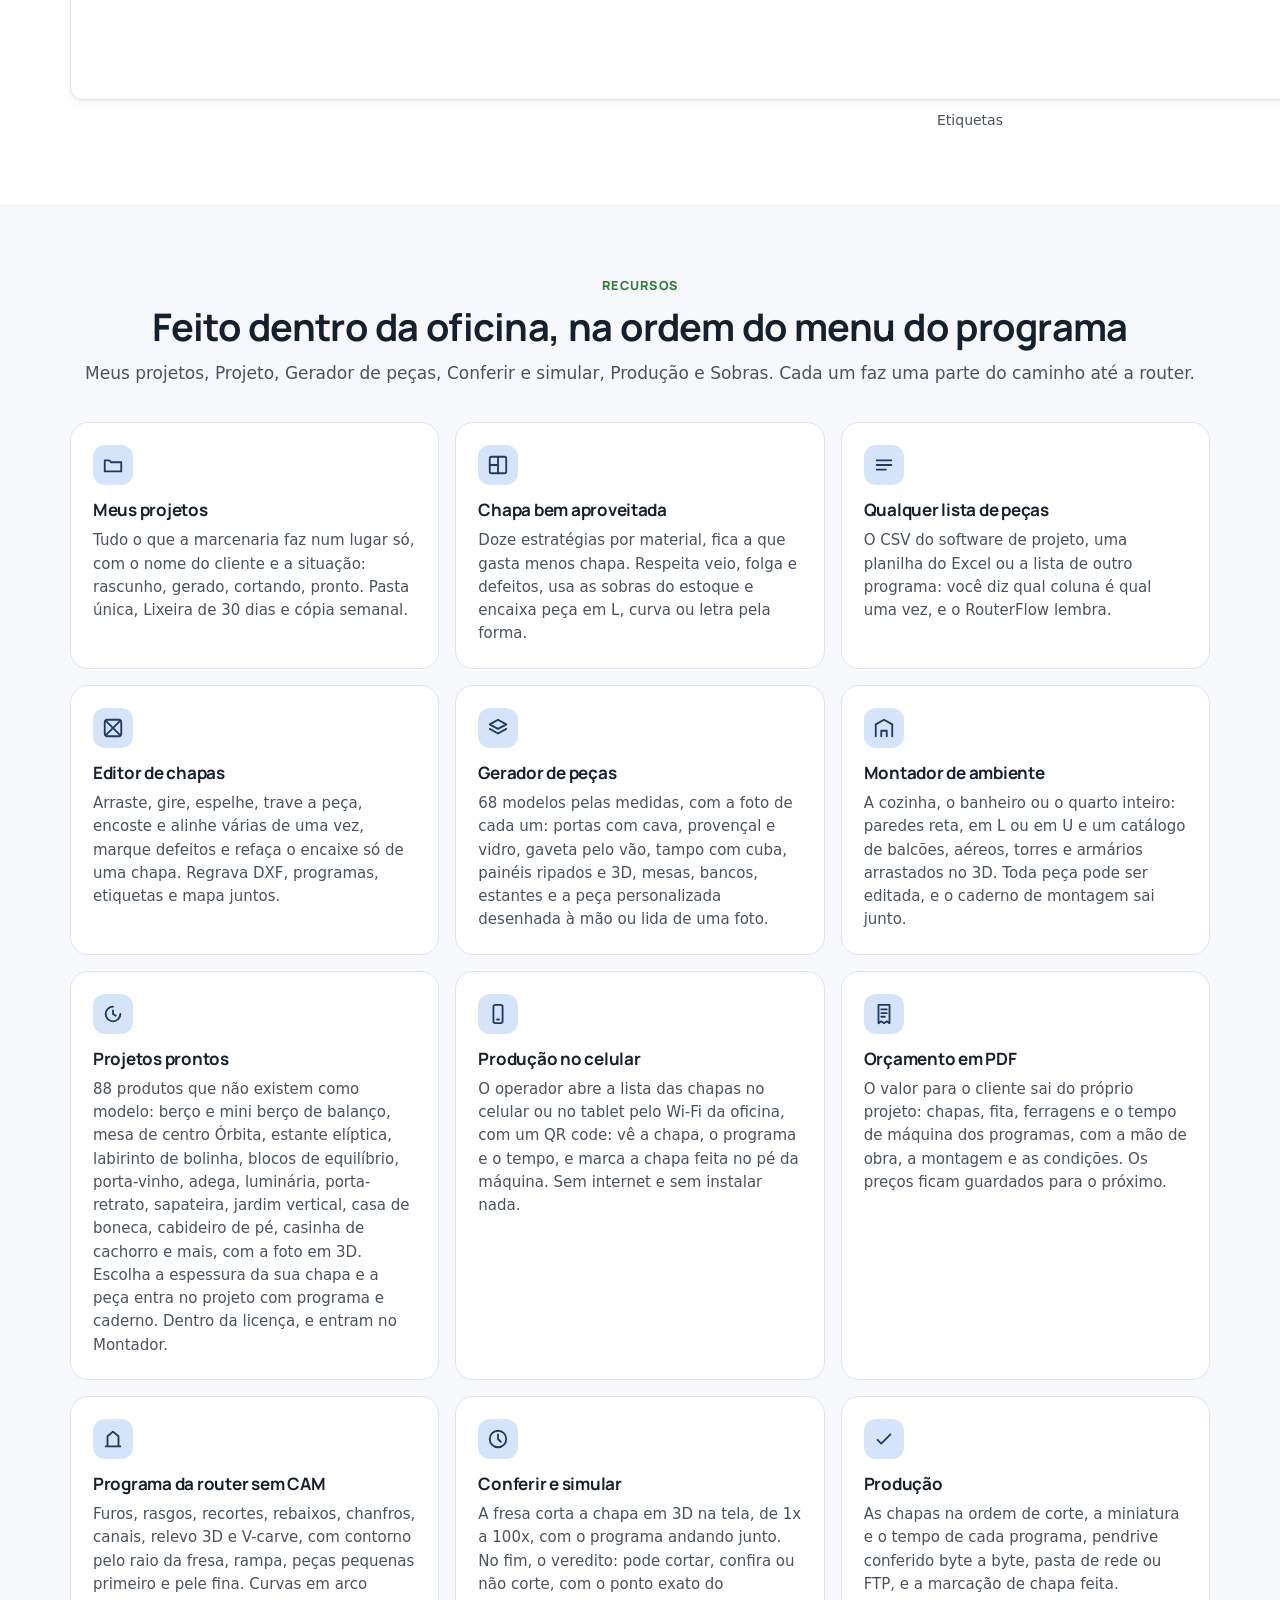
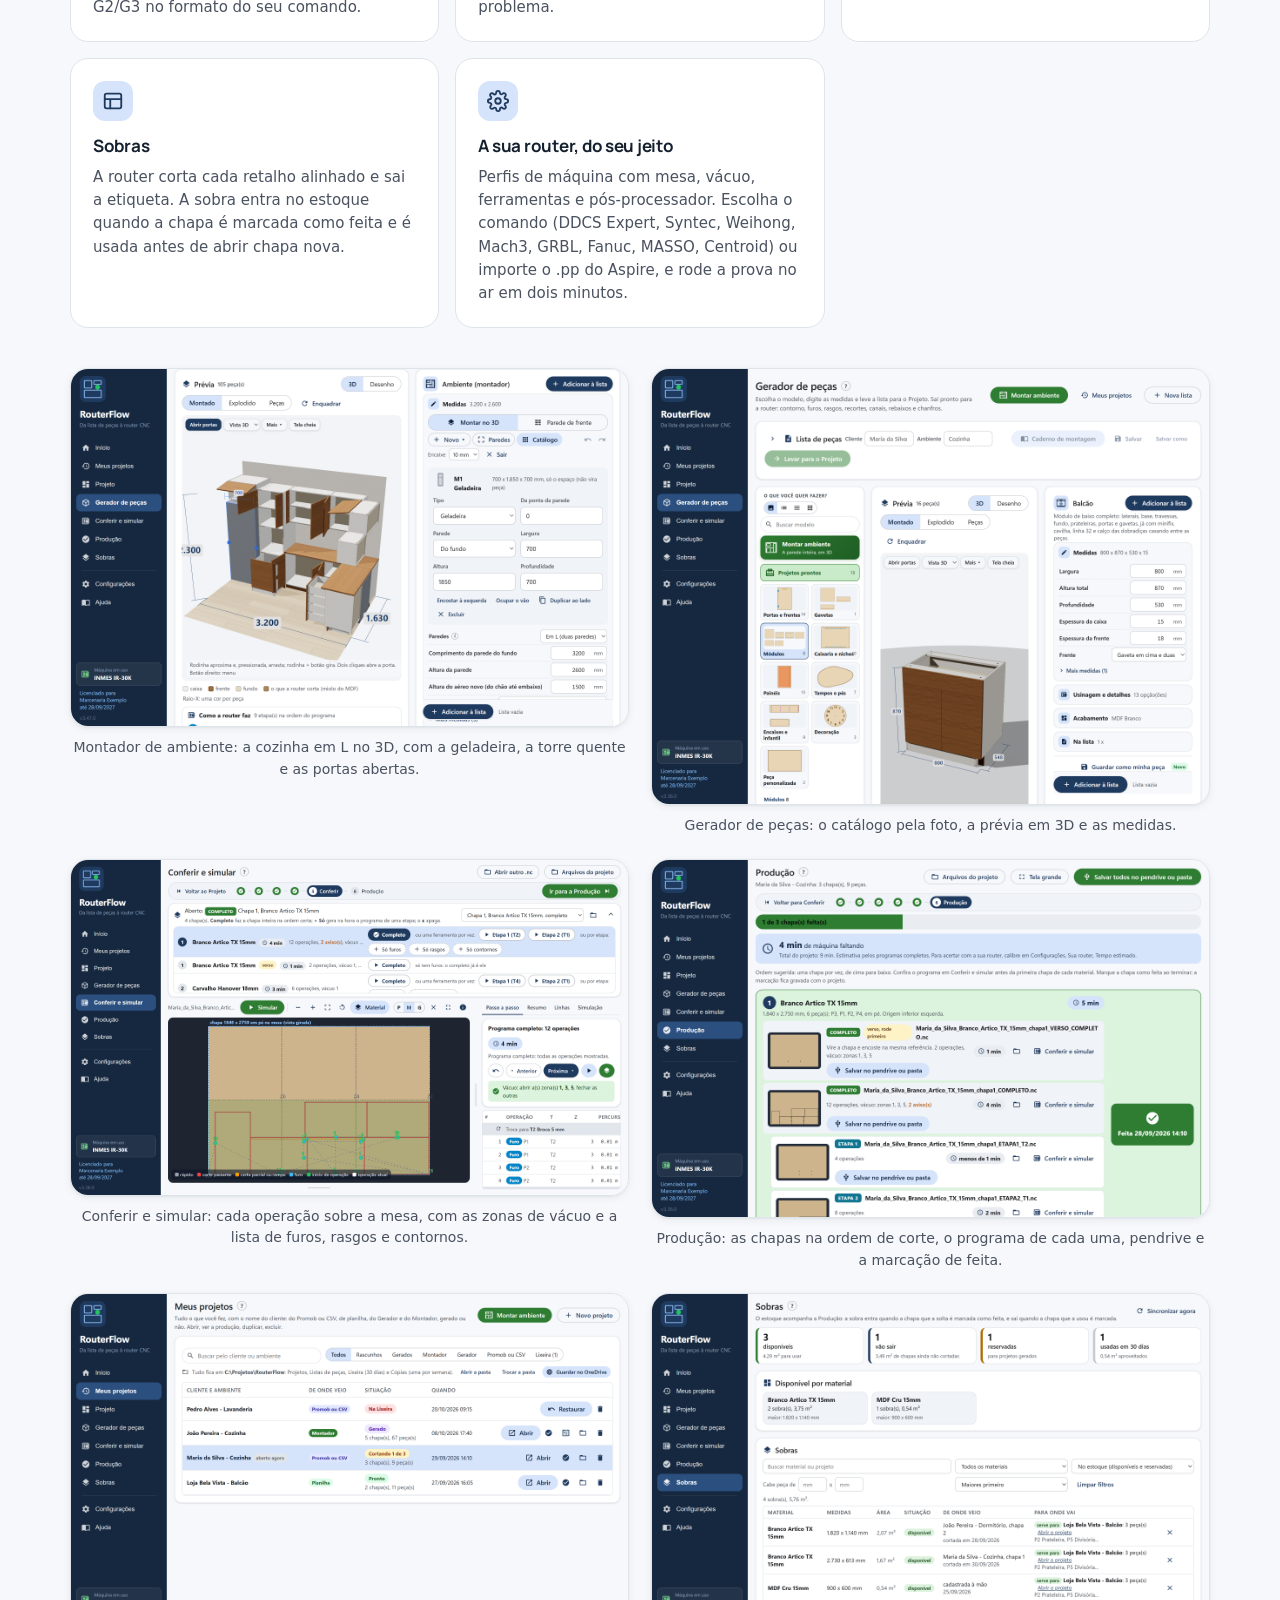
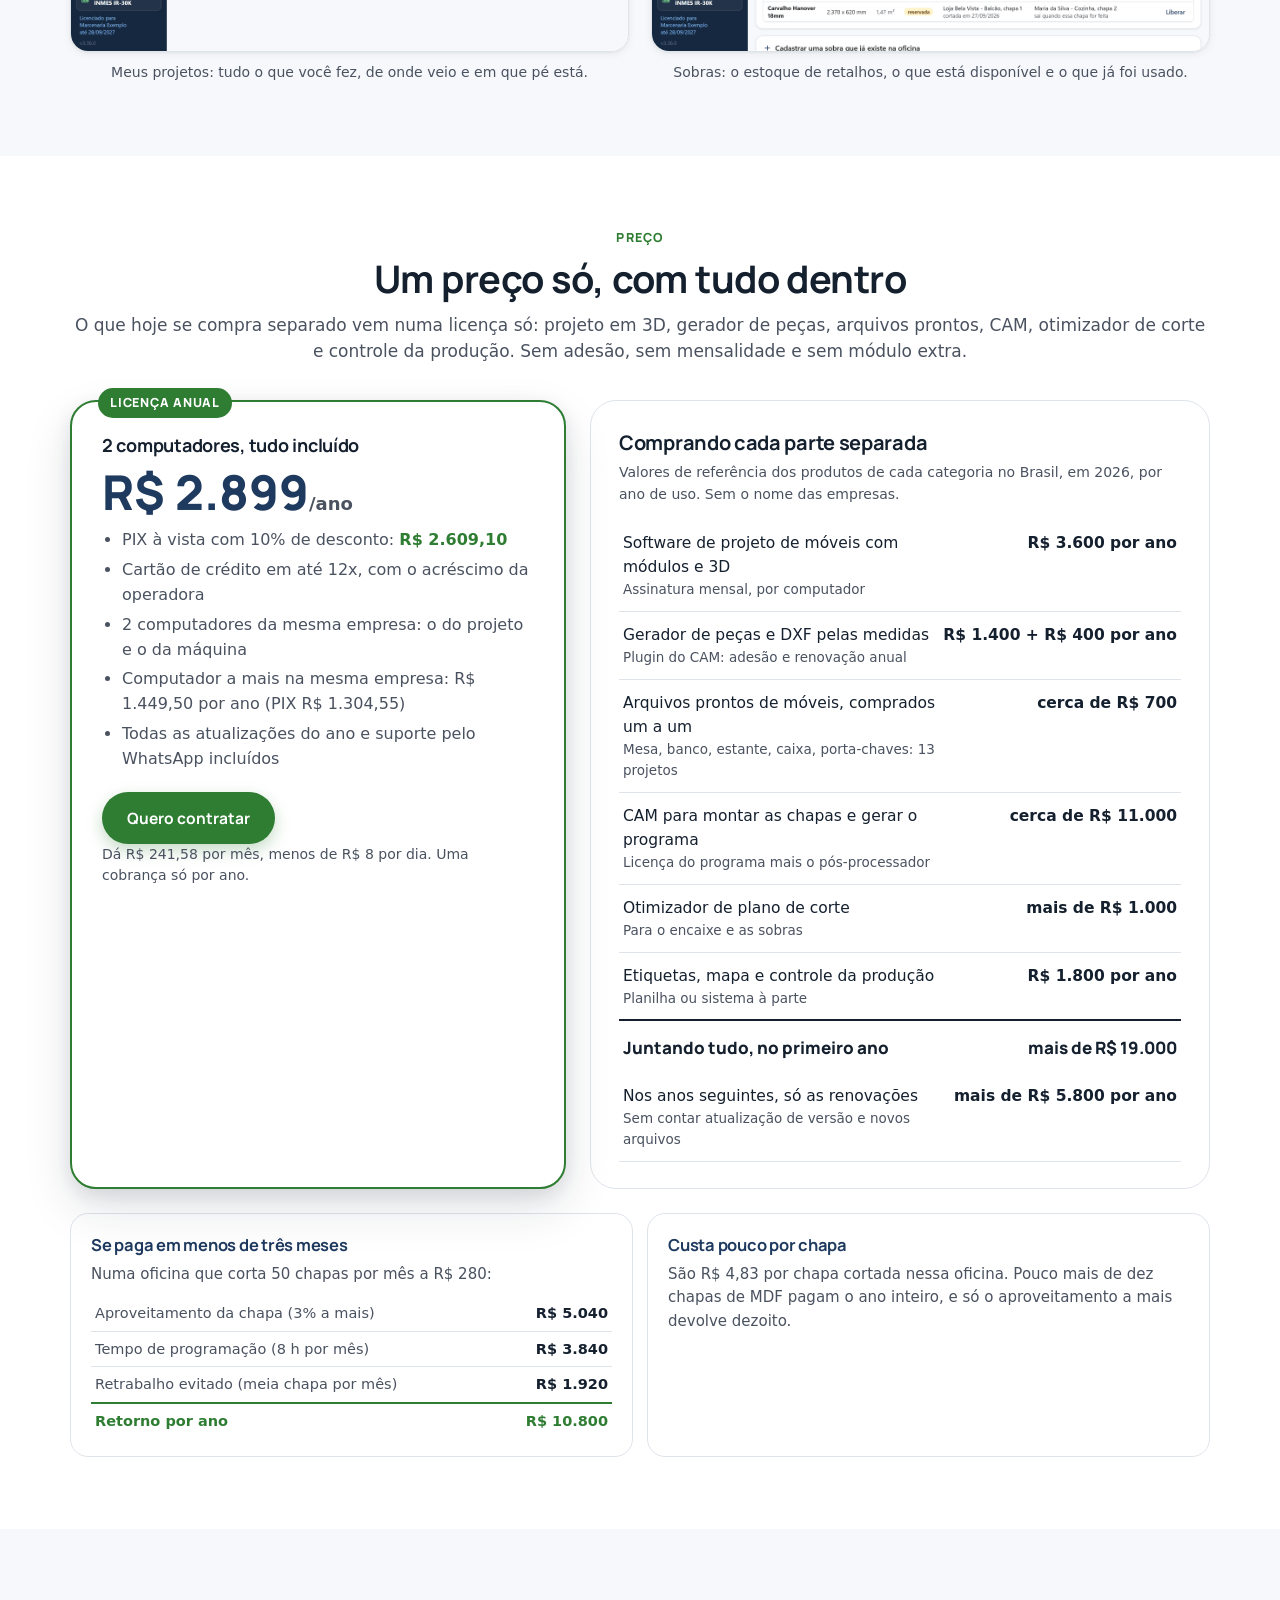
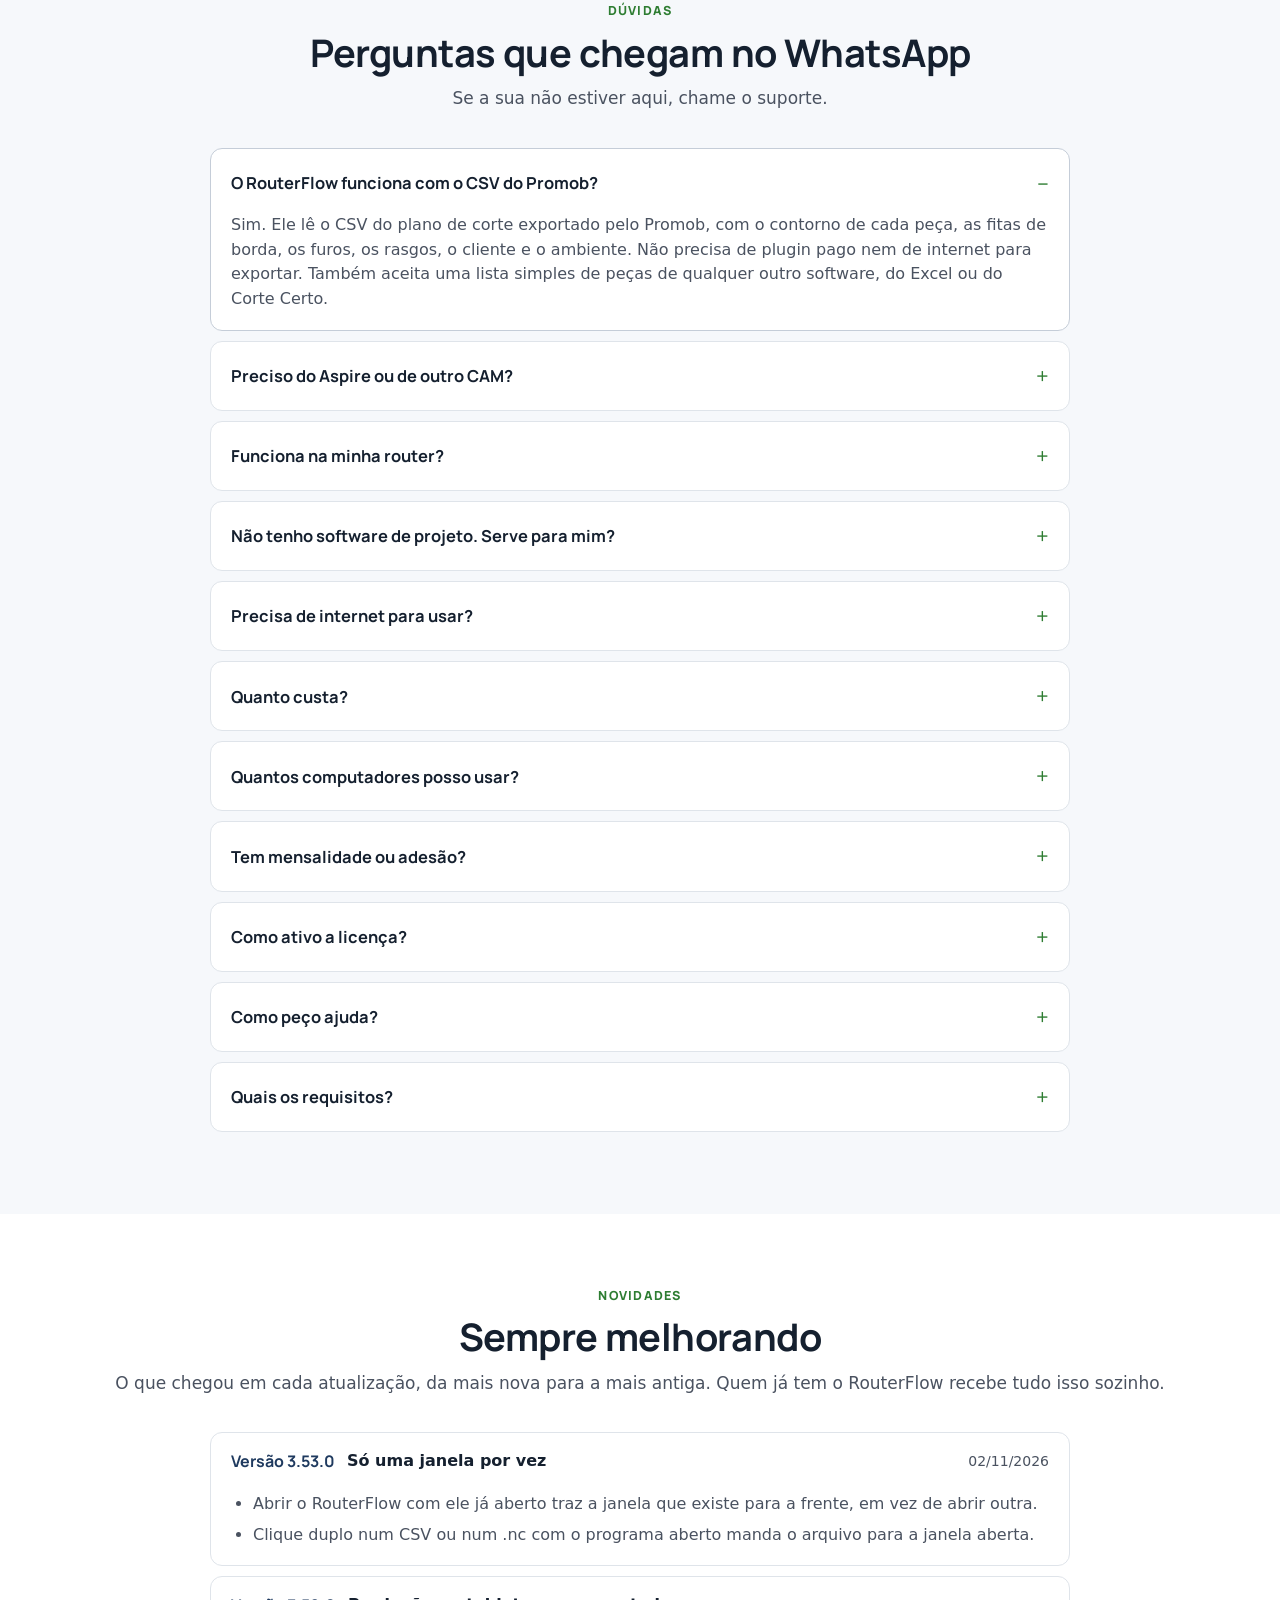
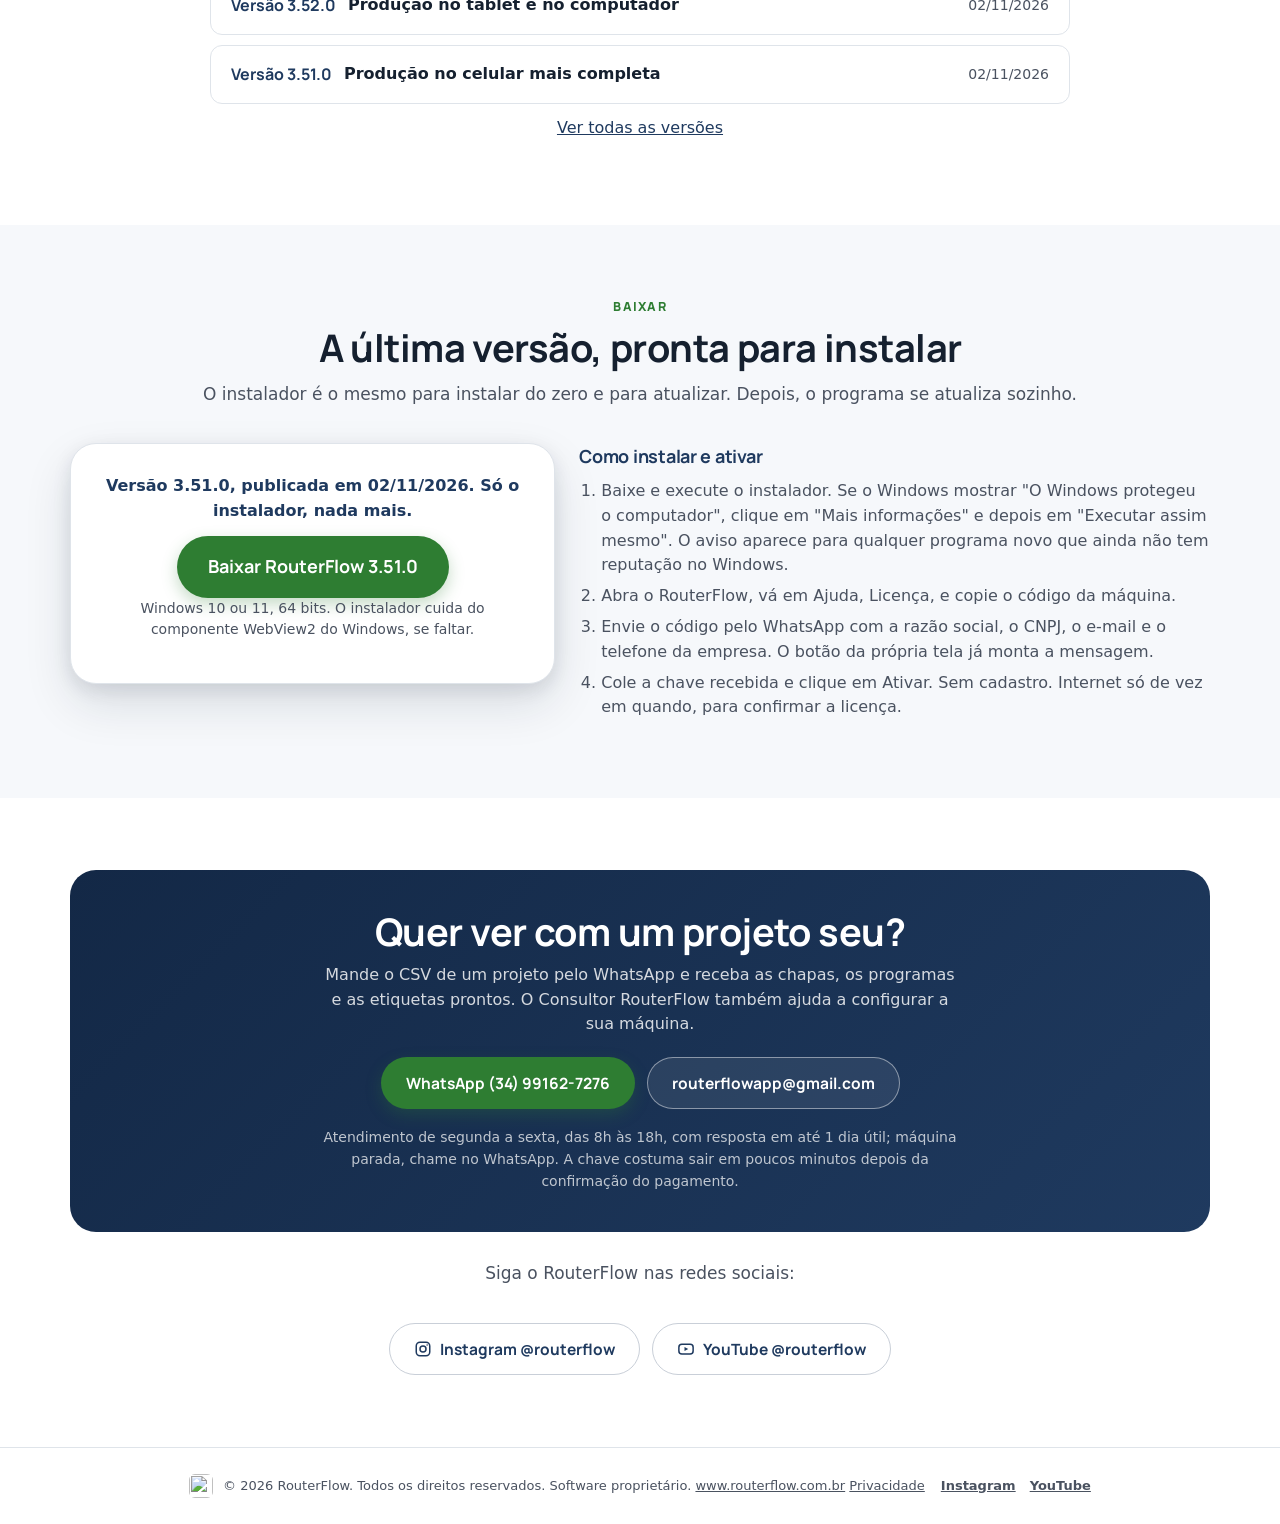
==== commit 8b1ab7ee: "Site 3.53.0: manual (só uma janela por vez) e novidades Co-Authored-By: Claude Fable 5.1 <noreply@an" ====
--- a/index.html
+++ b/index.html
@@ -383,9 +383,9 @@
   <p class="sub">O que chegou em cada atualização, da mais nova para a mais antiga. Quem já tem o RouterFlow recebe tudo isso sozinho.</p>
   <div class="news-list">
     <!-- novidades:inicio -->
-    <details open><summary><b>Versão 3.52.0</b><span class="news-t">Produção no tablet e no computador</span><span class="news-d">02/11/2026</span></summary><ul><li>A página da Produção pelo Wi-Fi se arruma pelo tamanho da tela: celular, tablet ou computador.</li><li>No tablet deitado e no computador, a chapa da vez fica presa à esquerda e as outras rolam à direita.</li></ul></details>
+    <details open><summary><b>Versão 3.53.0</b><span class="news-t">Só uma janela por vez</span><span class="news-d">02/11/2026</span></summary><ul><li>Abrir o RouterFlow com ele já aberto traz a janela que existe para a frente, em vez de abrir outra.</li><li>Clique duplo num CSV ou num .nc com o programa aberto manda o arquivo para a janela aberta.</li></ul></details>
+    <details><summary><b>Versão 3.52.0</b><span class="news-t">Produção no tablet e no computador</span><span class="news-d">02/11/2026</span></summary><ul><li>A página da Produção pelo Wi-Fi se arruma pelo tamanho da tela: celular, tablet ou computador.</li><li>No tablet deitado e no computador, a chapa da vez fica presa à esquerda e as outras rolam à direita.</li></ul></details>
     <details><summary><b>Versão 3.51.0</b><span class="news-t">Produção no celular mais completa</span><span class="news-d">02/11/2026</span></summary><ul><li>No celular, a chapa da vez vem com o passo a passo: verso, programa, vácuo, ferramentas e sobra.</li><li>Cronômetro por chapa e a hora em que o projeto termina, pelo ritmo de verdade da máquina.</li><li>Procurar peça pelo código ou pelo nome, com a peça em amarelo no desenho da chapa.</li></ul></details>
-    <details><summary><b>Versão 3.50.0</b><span class="news-t">Produção no celular e orçamento</span><span class="news-d">29/10/2026</span></summary><ul><li>Produção no celular ou tablet da oficina pelo Wi-Fi: o operador vê a chapa e marca feita no pé da máquina.</li><li>Orçamento para o cliente em PDF, com o tempo de máquina dos programas e os preços guardados.</li><li>Peça personalizada: a curva livre continua editável arrastando os nós, e a fita fica ao combinar formas.</li></ul></details>
     <p class="news-all"><a href="novidades.html">Ver todas as versões</a></p>
     <!-- novidades:fim -->
   </div>
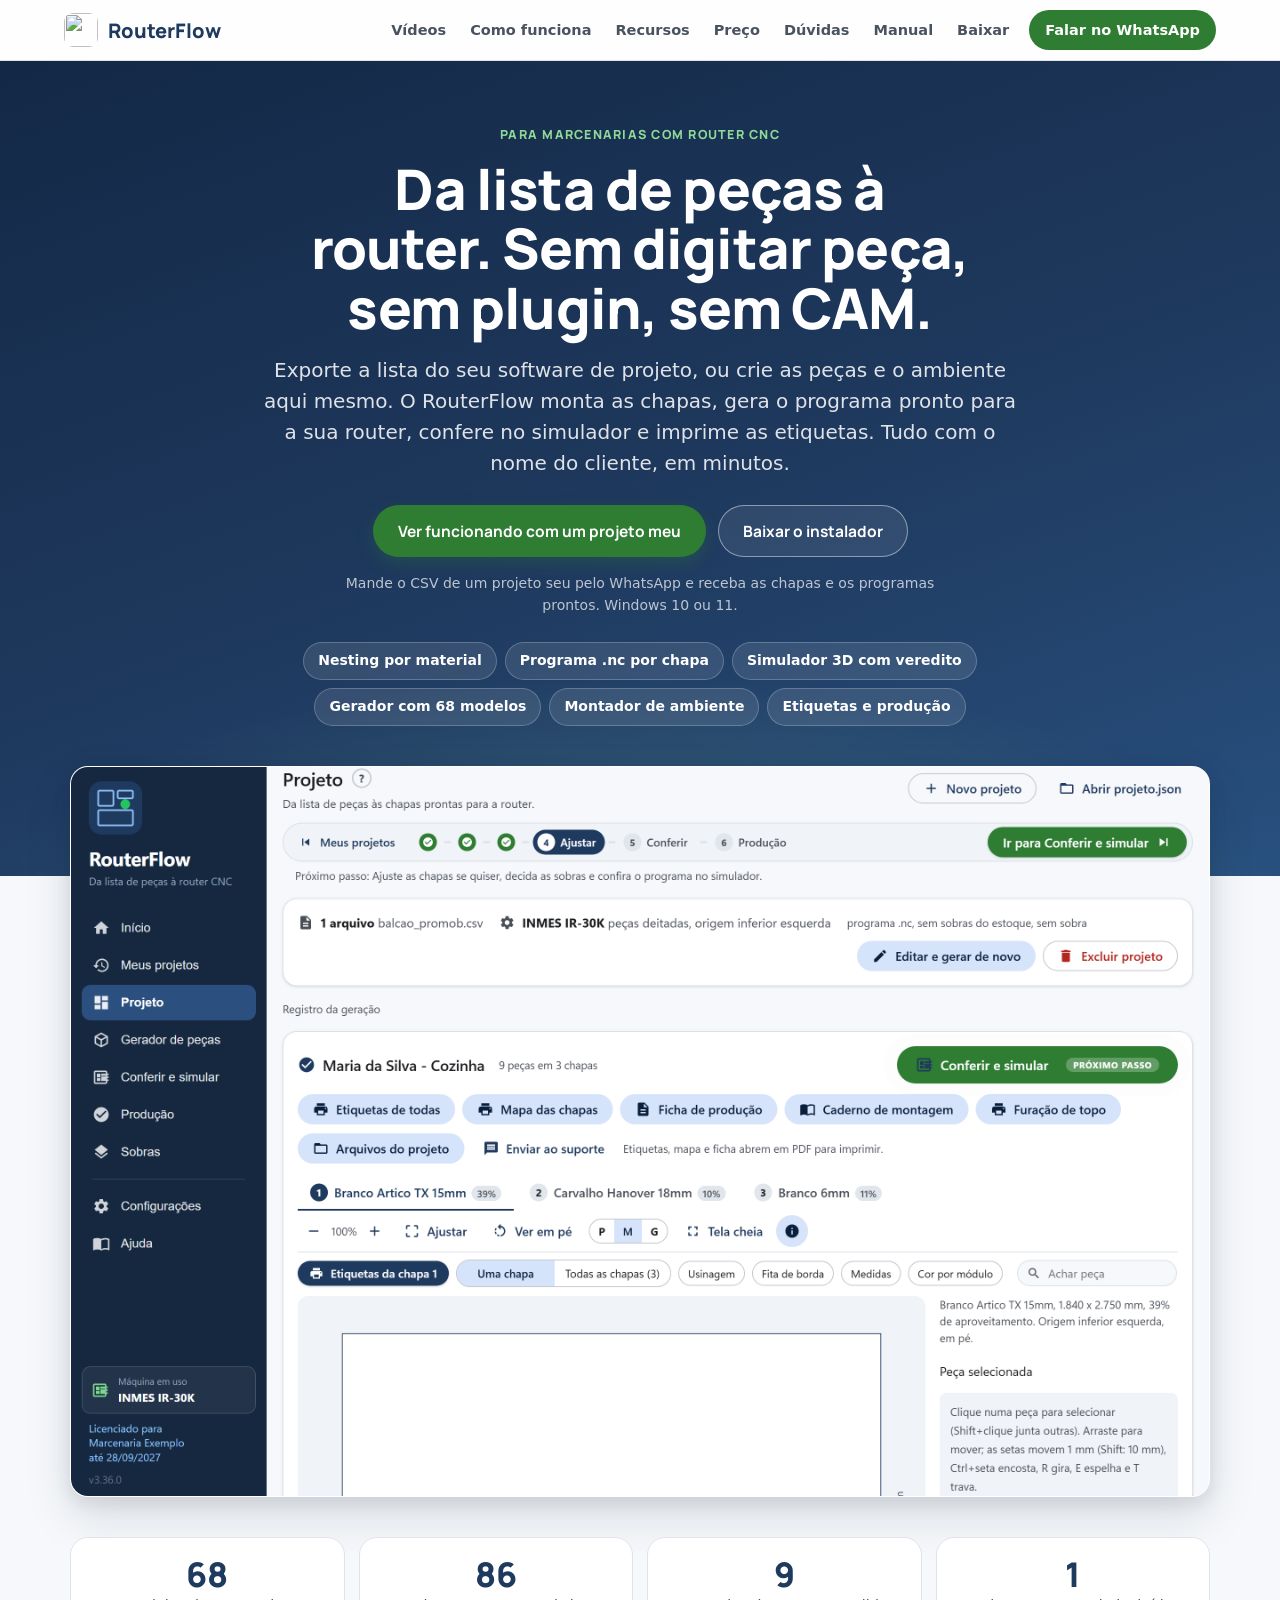
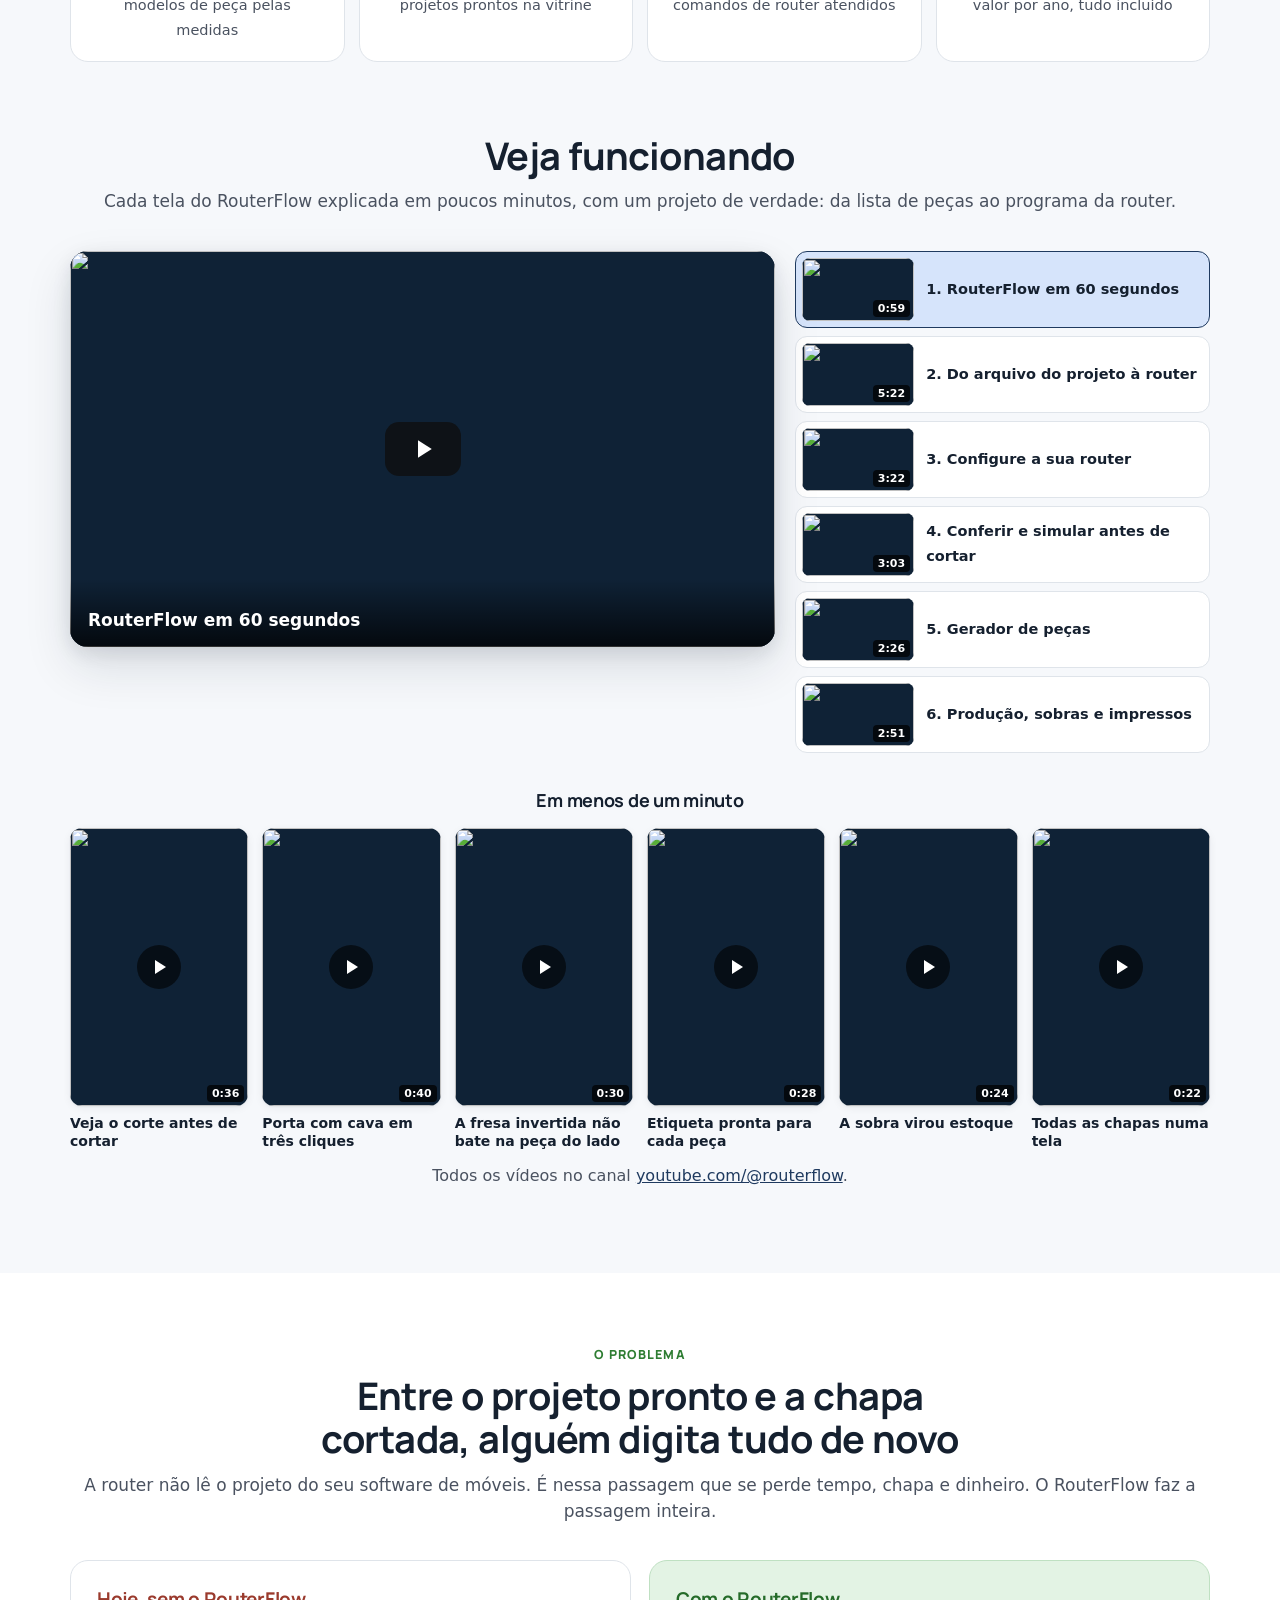
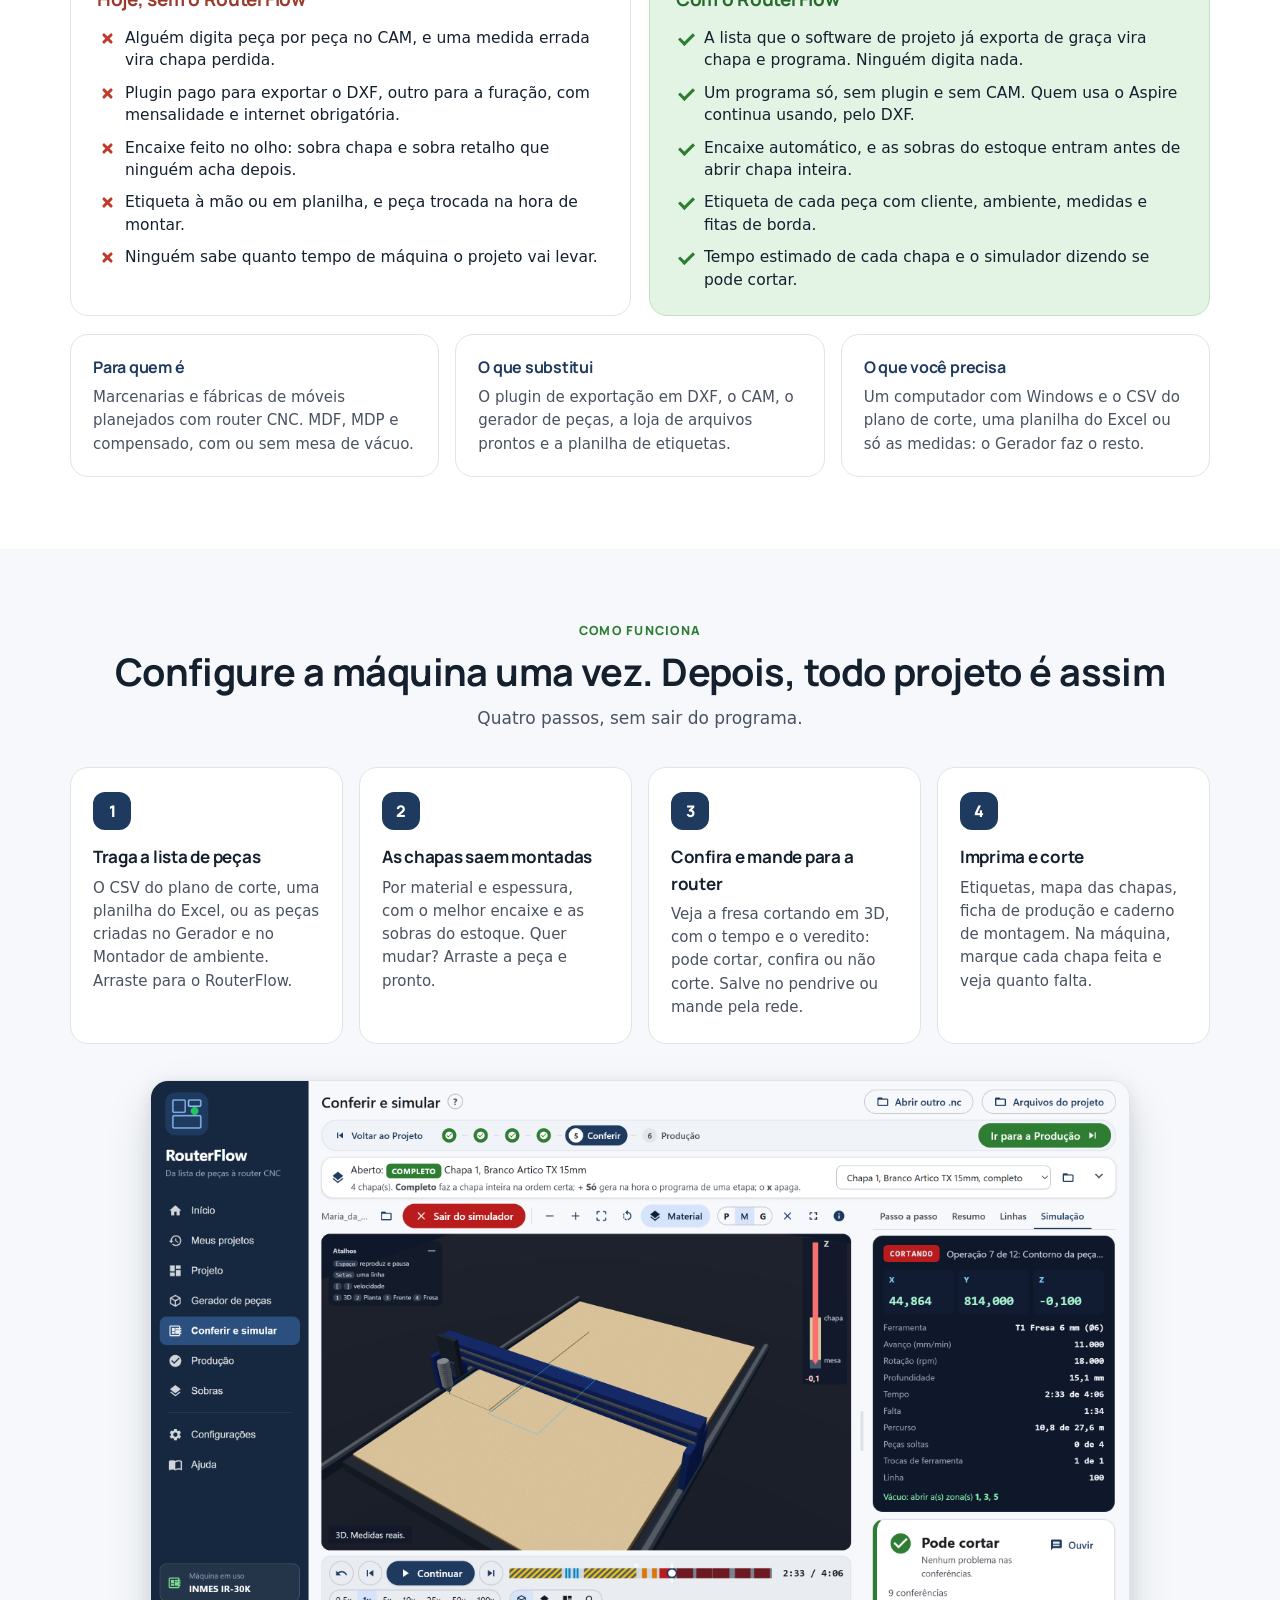
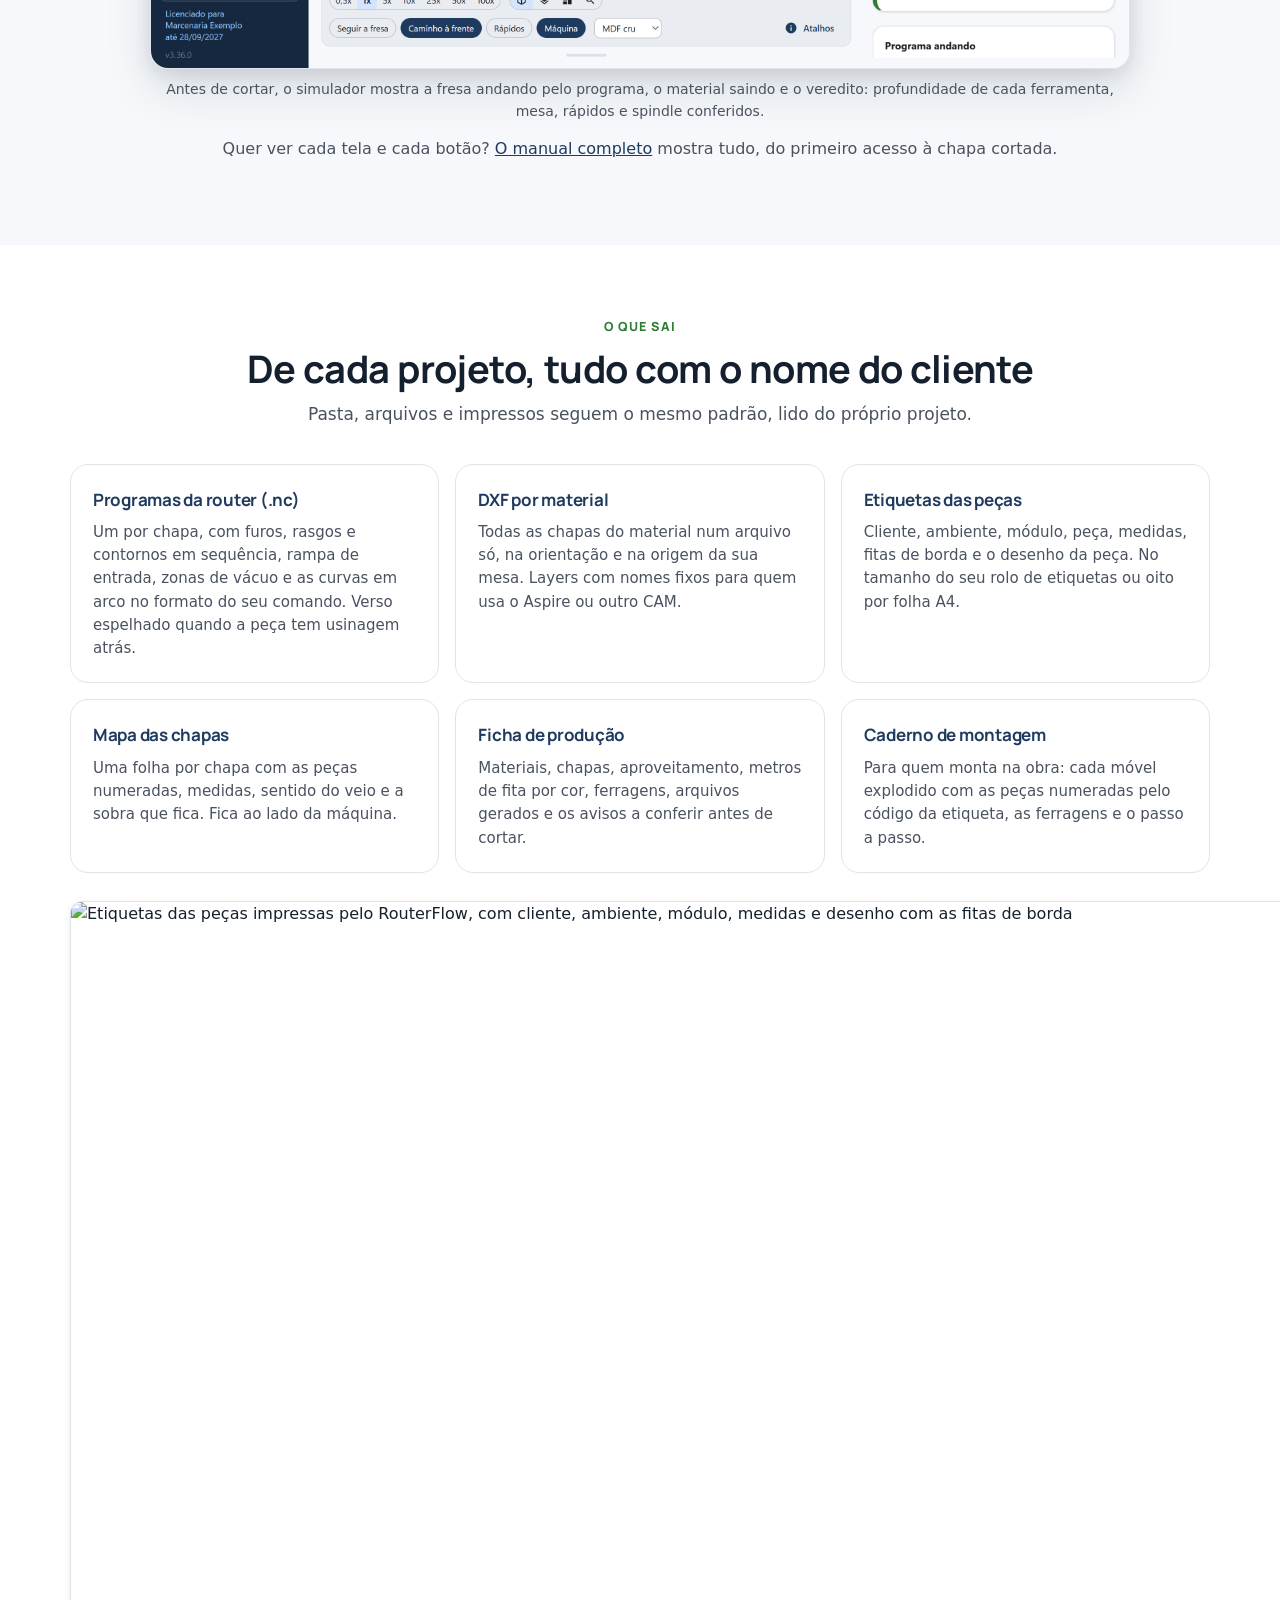
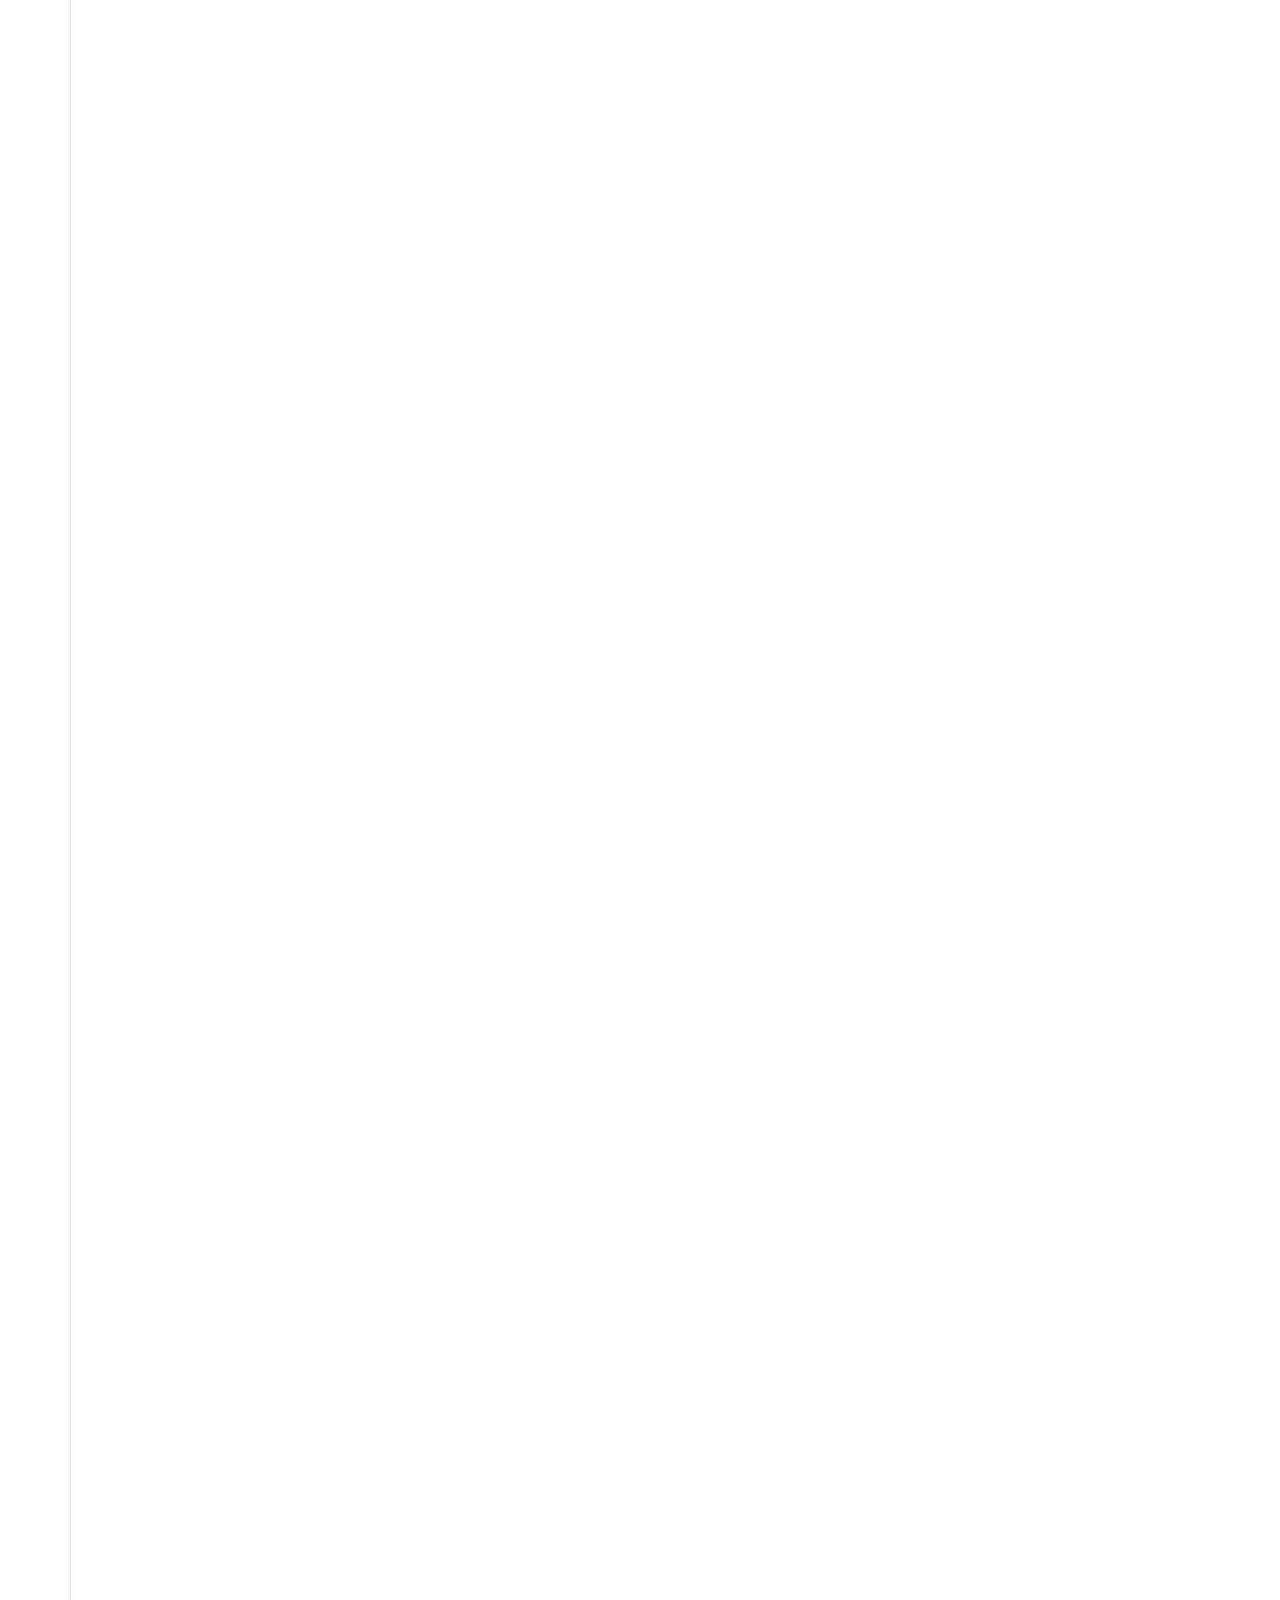
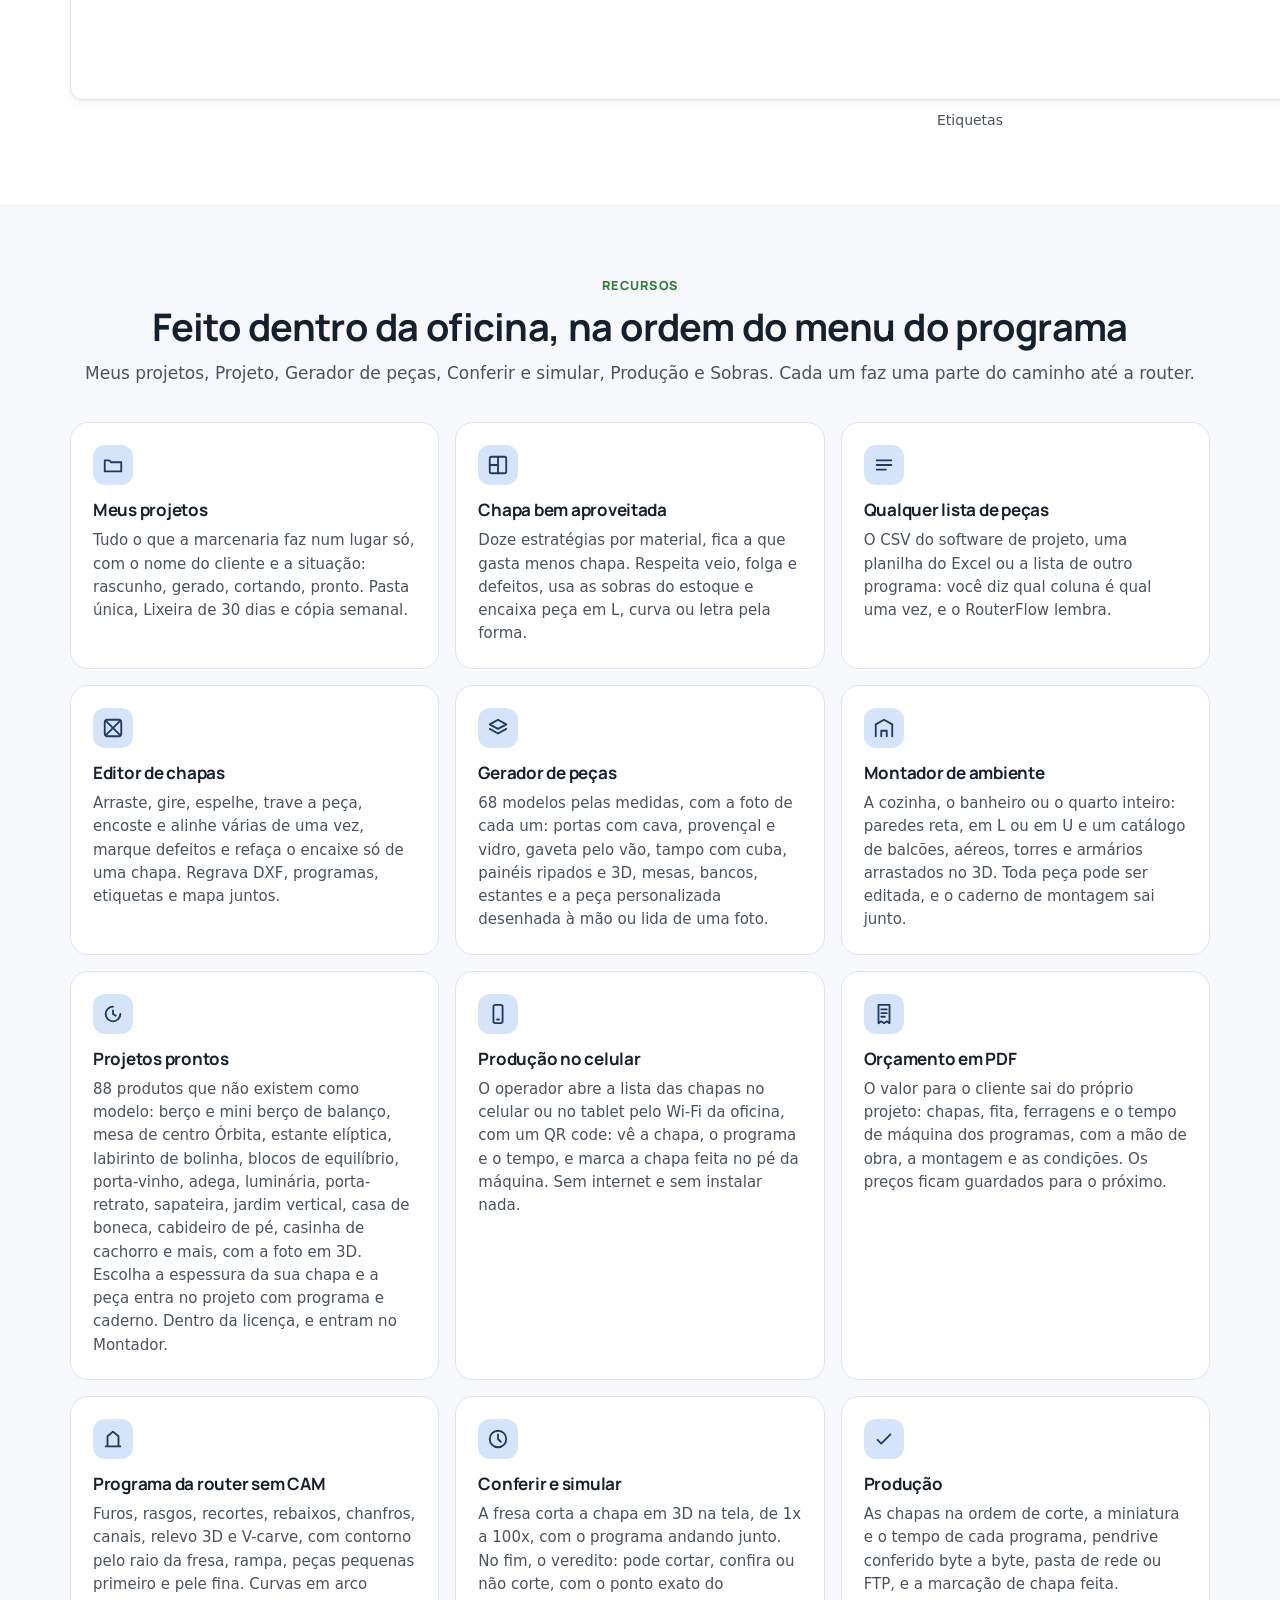
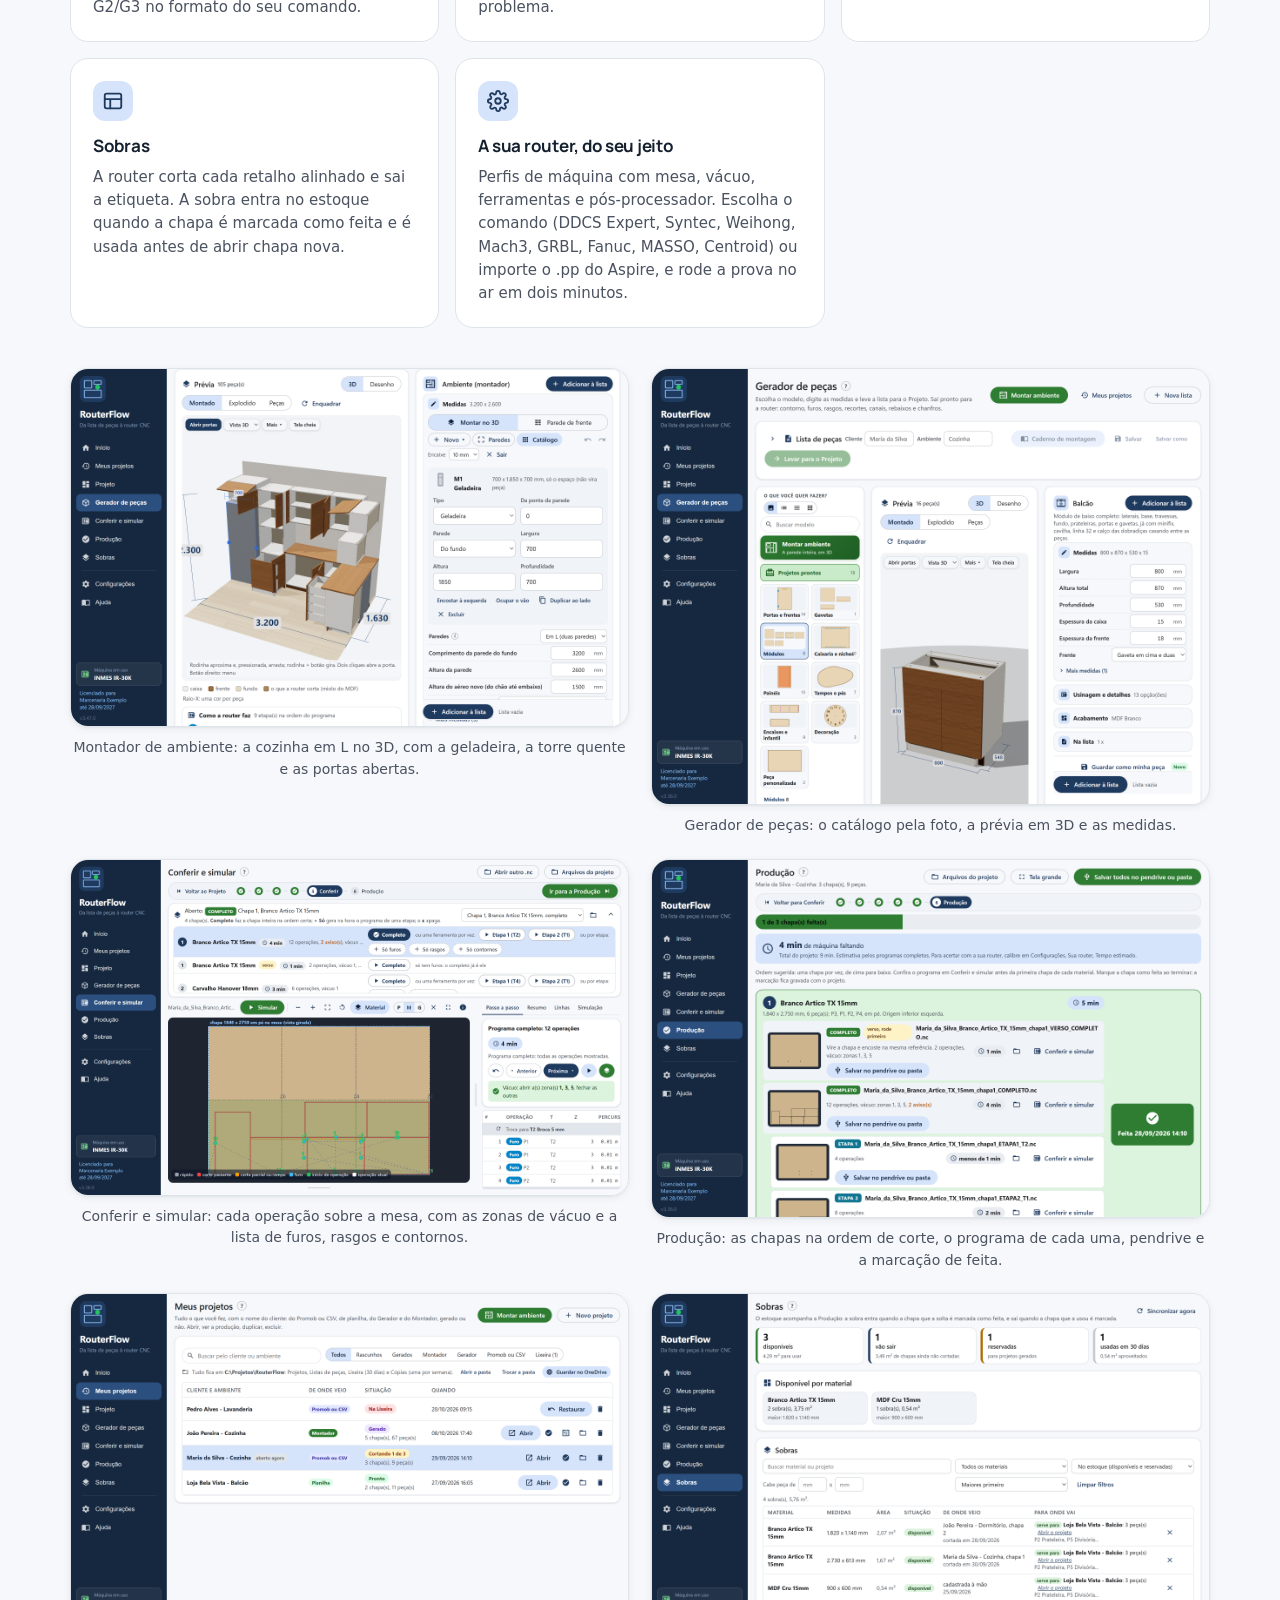
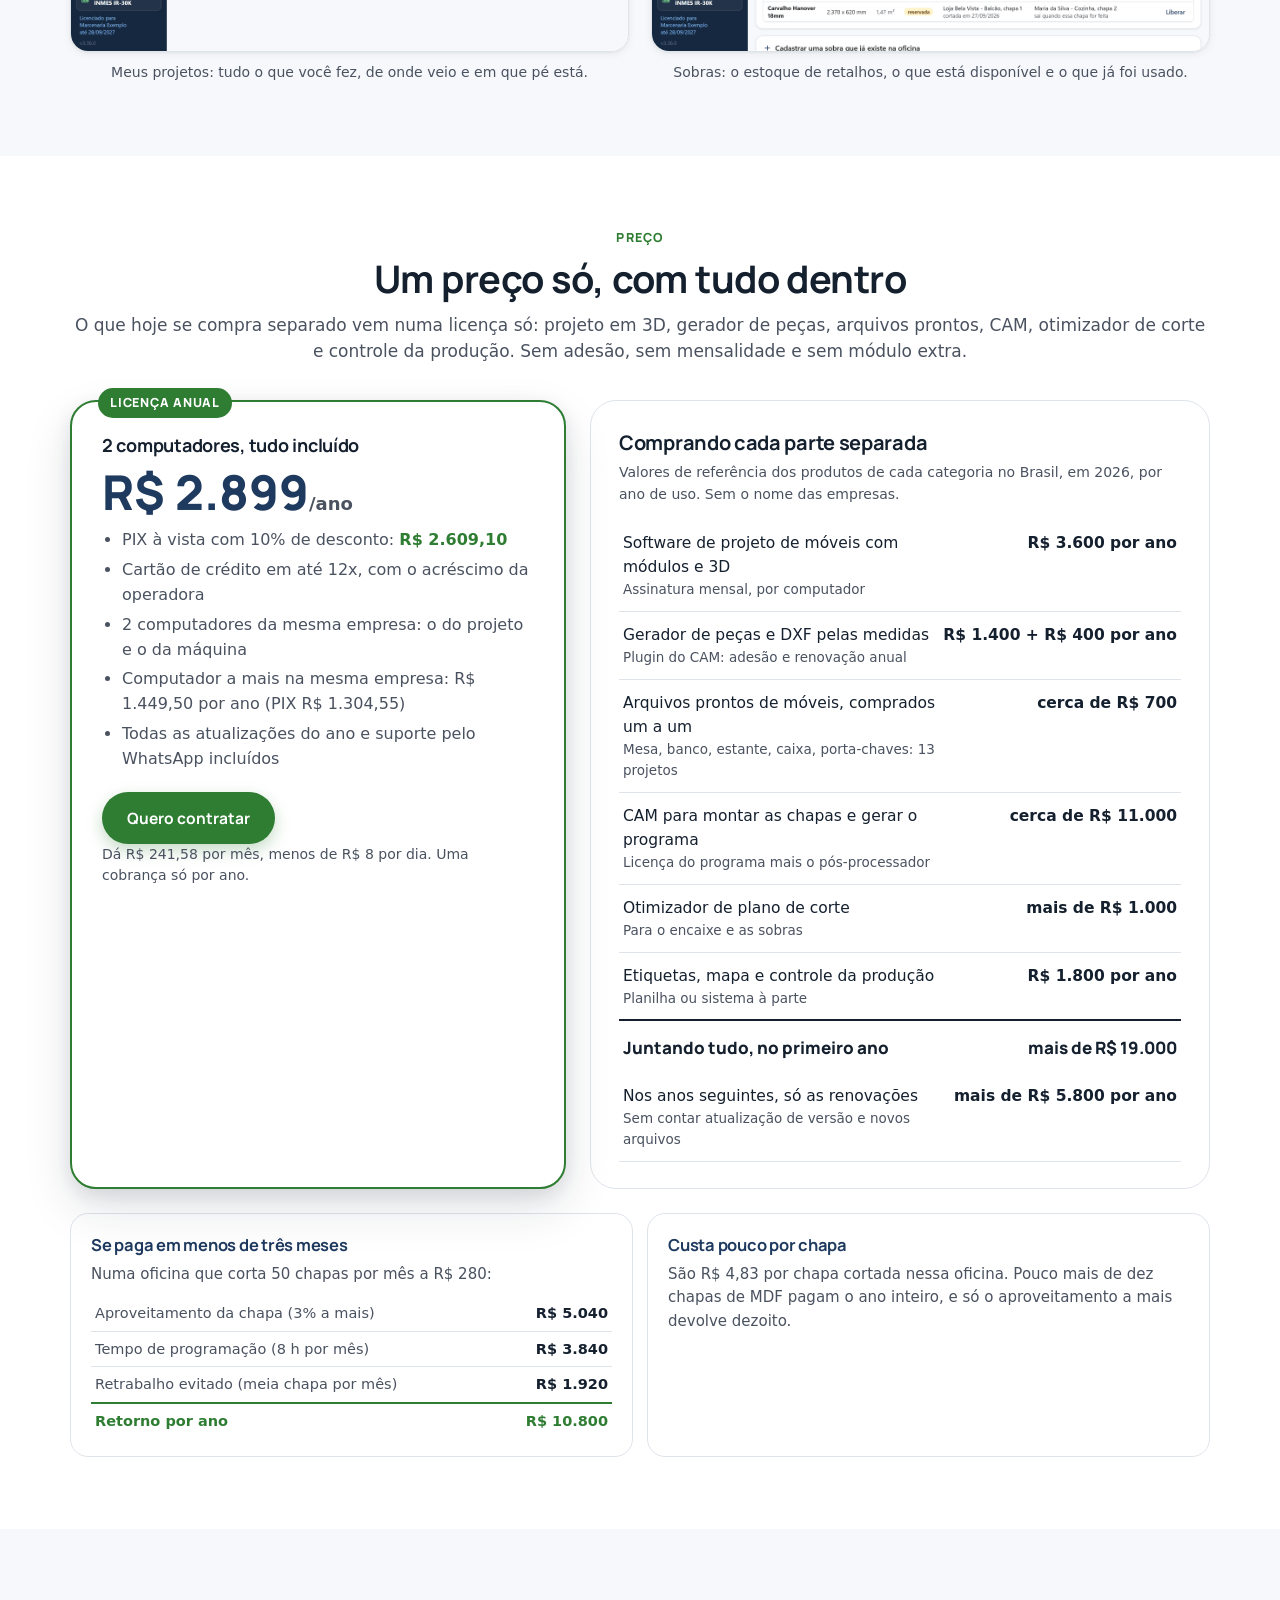
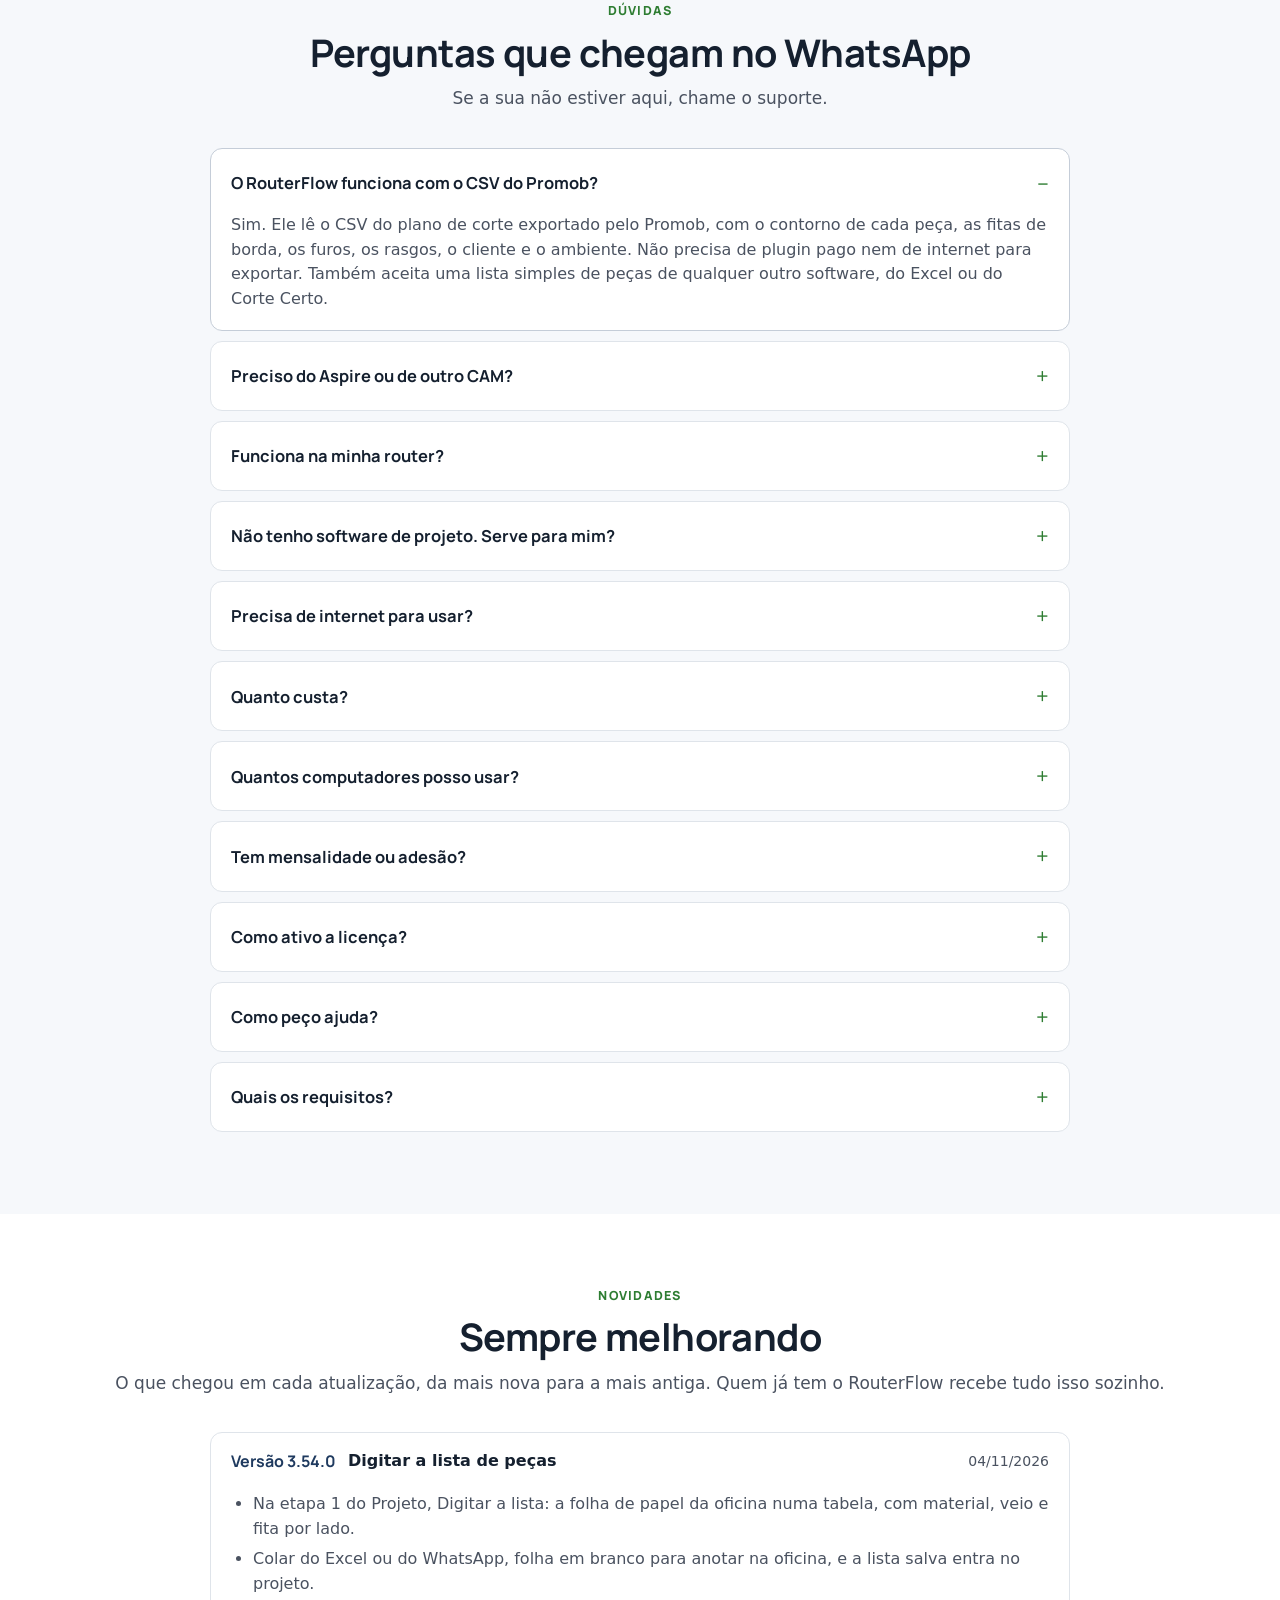
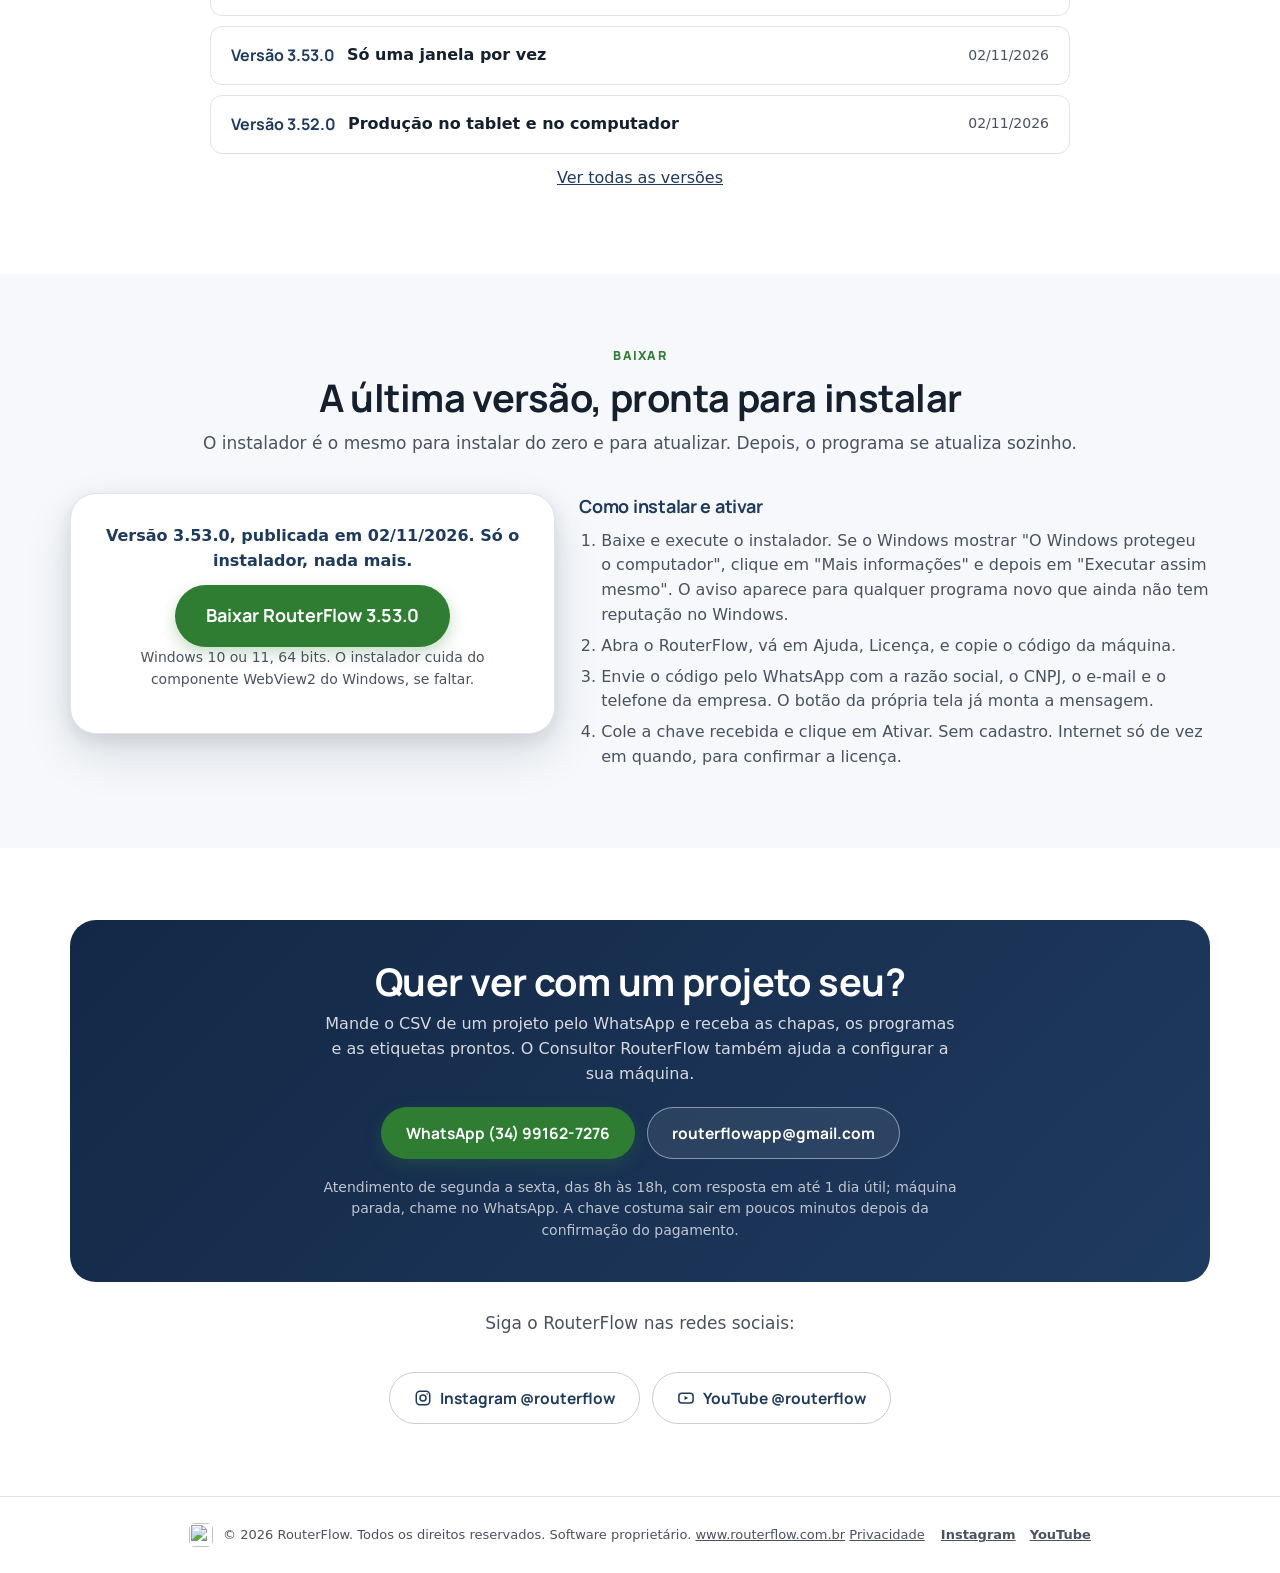
==== commit 5d896136: "Site 3.54.0: manual (Digitar a lista) e novidades Co-Authored-By: Claude Fable 5.1 <noreply@anthropi" ====
--- a/index.html
+++ b/index.html
@@ -383,9 +383,9 @@
   <p class="sub">O que chegou em cada atualização, da mais nova para a mais antiga. Quem já tem o RouterFlow recebe tudo isso sozinho.</p>
   <div class="news-list">
     <!-- novidades:inicio -->
-    <details open><summary><b>Versão 3.53.0</b><span class="news-t">Só uma janela por vez</span><span class="news-d">02/11/2026</span></summary><ul><li>Abrir o RouterFlow com ele já aberto traz a janela que existe para a frente, em vez de abrir outra.</li><li>Clique duplo num CSV ou num .nc com o programa aberto manda o arquivo para a janela aberta.</li></ul></details>
+    <details open><summary><b>Versão 3.54.0</b><span class="news-t">Digitar a lista de peças</span><span class="news-d">04/11/2026</span></summary><ul><li>Na etapa 1 do Projeto, Digitar a lista: a folha de papel da oficina numa tabela, com material, veio e fita por lado.</li><li>Colar do Excel ou do WhatsApp, folha em branco para anotar na oficina, e a lista salva entra no projeto.</li></ul></details>
+    <details><summary><b>Versão 3.53.0</b><span class="news-t">Só uma janela por vez</span><span class="news-d">02/11/2026</span></summary><ul><li>Abrir o RouterFlow com ele já aberto traz a janela que existe para a frente, em vez de abrir outra.</li><li>Clique duplo num CSV ou num .nc com o programa aberto manda o arquivo para a janela aberta.</li></ul></details>
     <details><summary><b>Versão 3.52.0</b><span class="news-t">Produção no tablet e no computador</span><span class="news-d">02/11/2026</span></summary><ul><li>A página da Produção pelo Wi-Fi se arruma pelo tamanho da tela: celular, tablet ou computador.</li><li>No tablet deitado e no computador, a chapa da vez fica presa à esquerda e as outras rolam à direita.</li></ul></details>
-    <details><summary><b>Versão 3.51.0</b><span class="news-t">Produção no celular mais completa</span><span class="news-d">02/11/2026</span></summary><ul><li>No celular, a chapa da vez vem com o passo a passo: verso, programa, vácuo, ferramentas e sobra.</li><li>Cronômetro por chapa e a hora em que o projeto termina, pelo ritmo de verdade da máquina.</li><li>Procurar peça pelo código ou pelo nome, com a peça em amarelo no desenho da chapa.</li></ul></details>
     <p class="news-all"><a href="novidades.html">Ver todas as versões</a></p>
     <!-- novidades:fim -->
   </div>
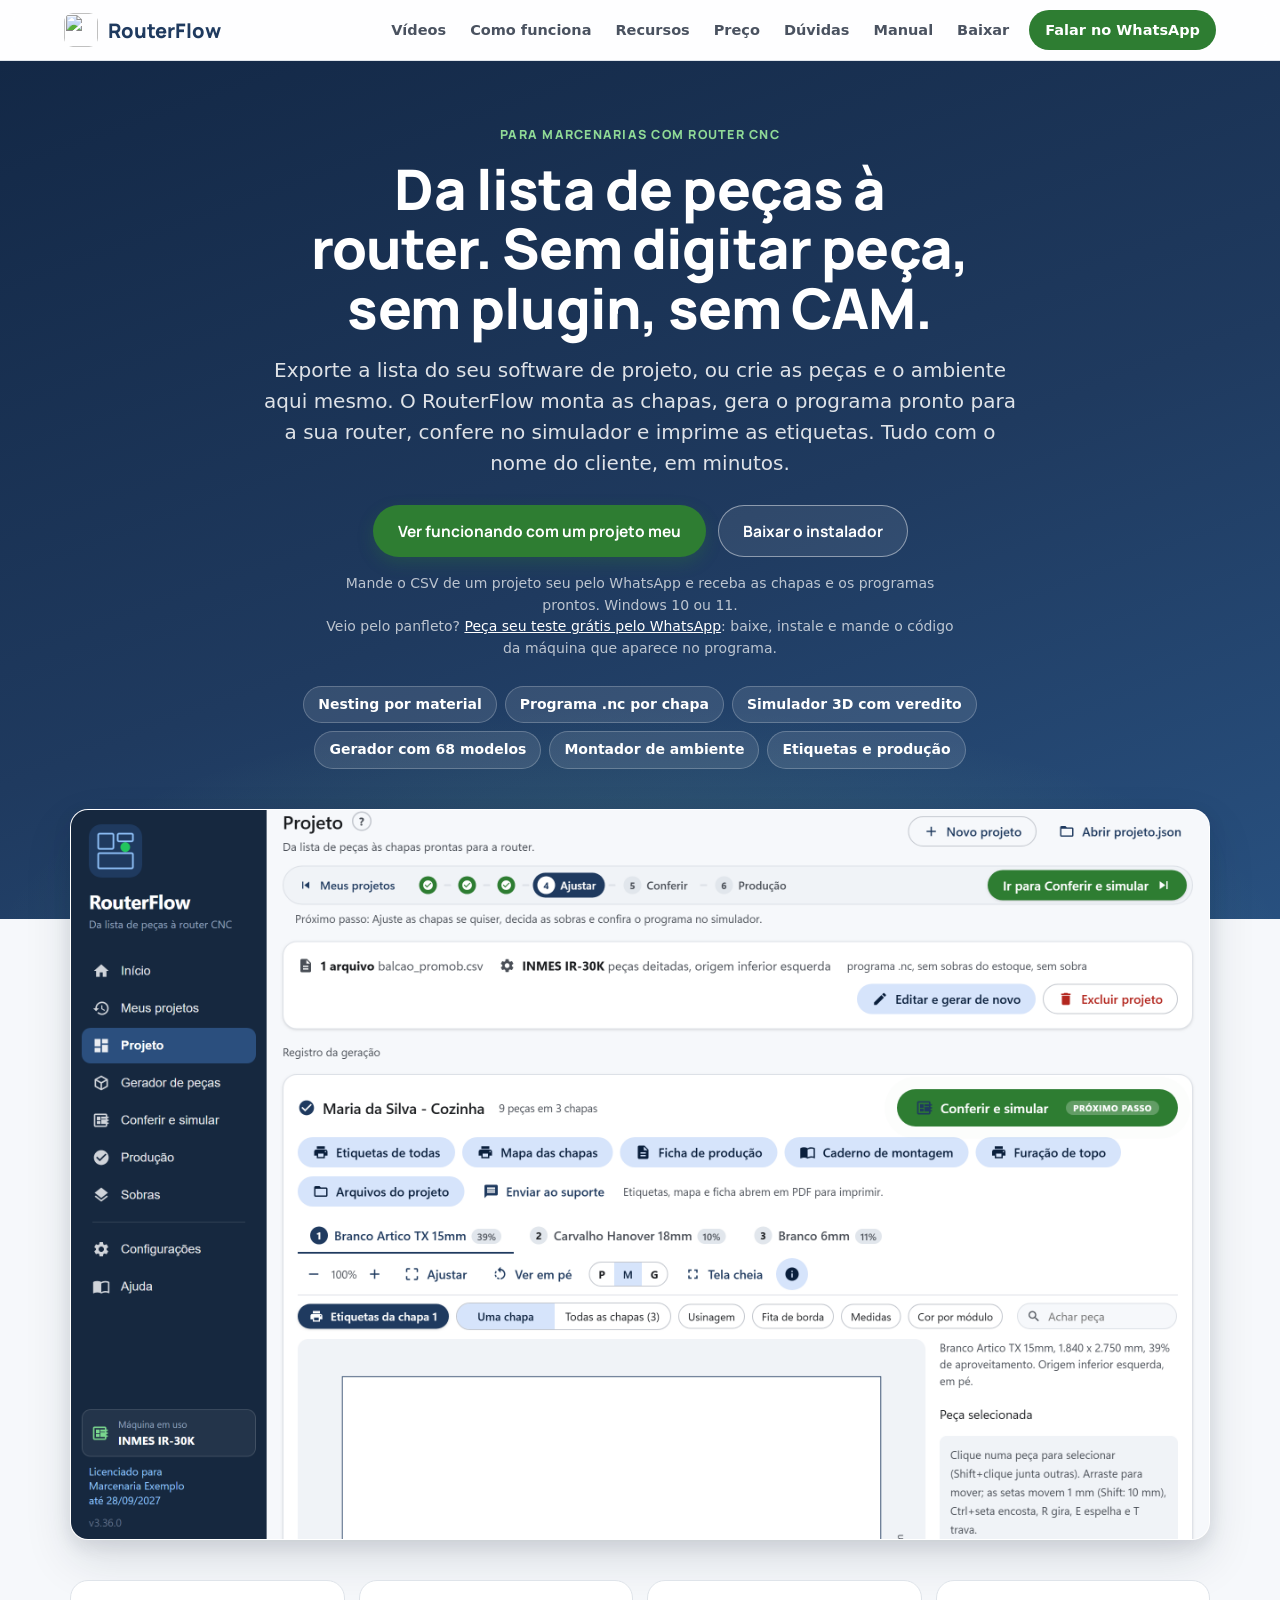
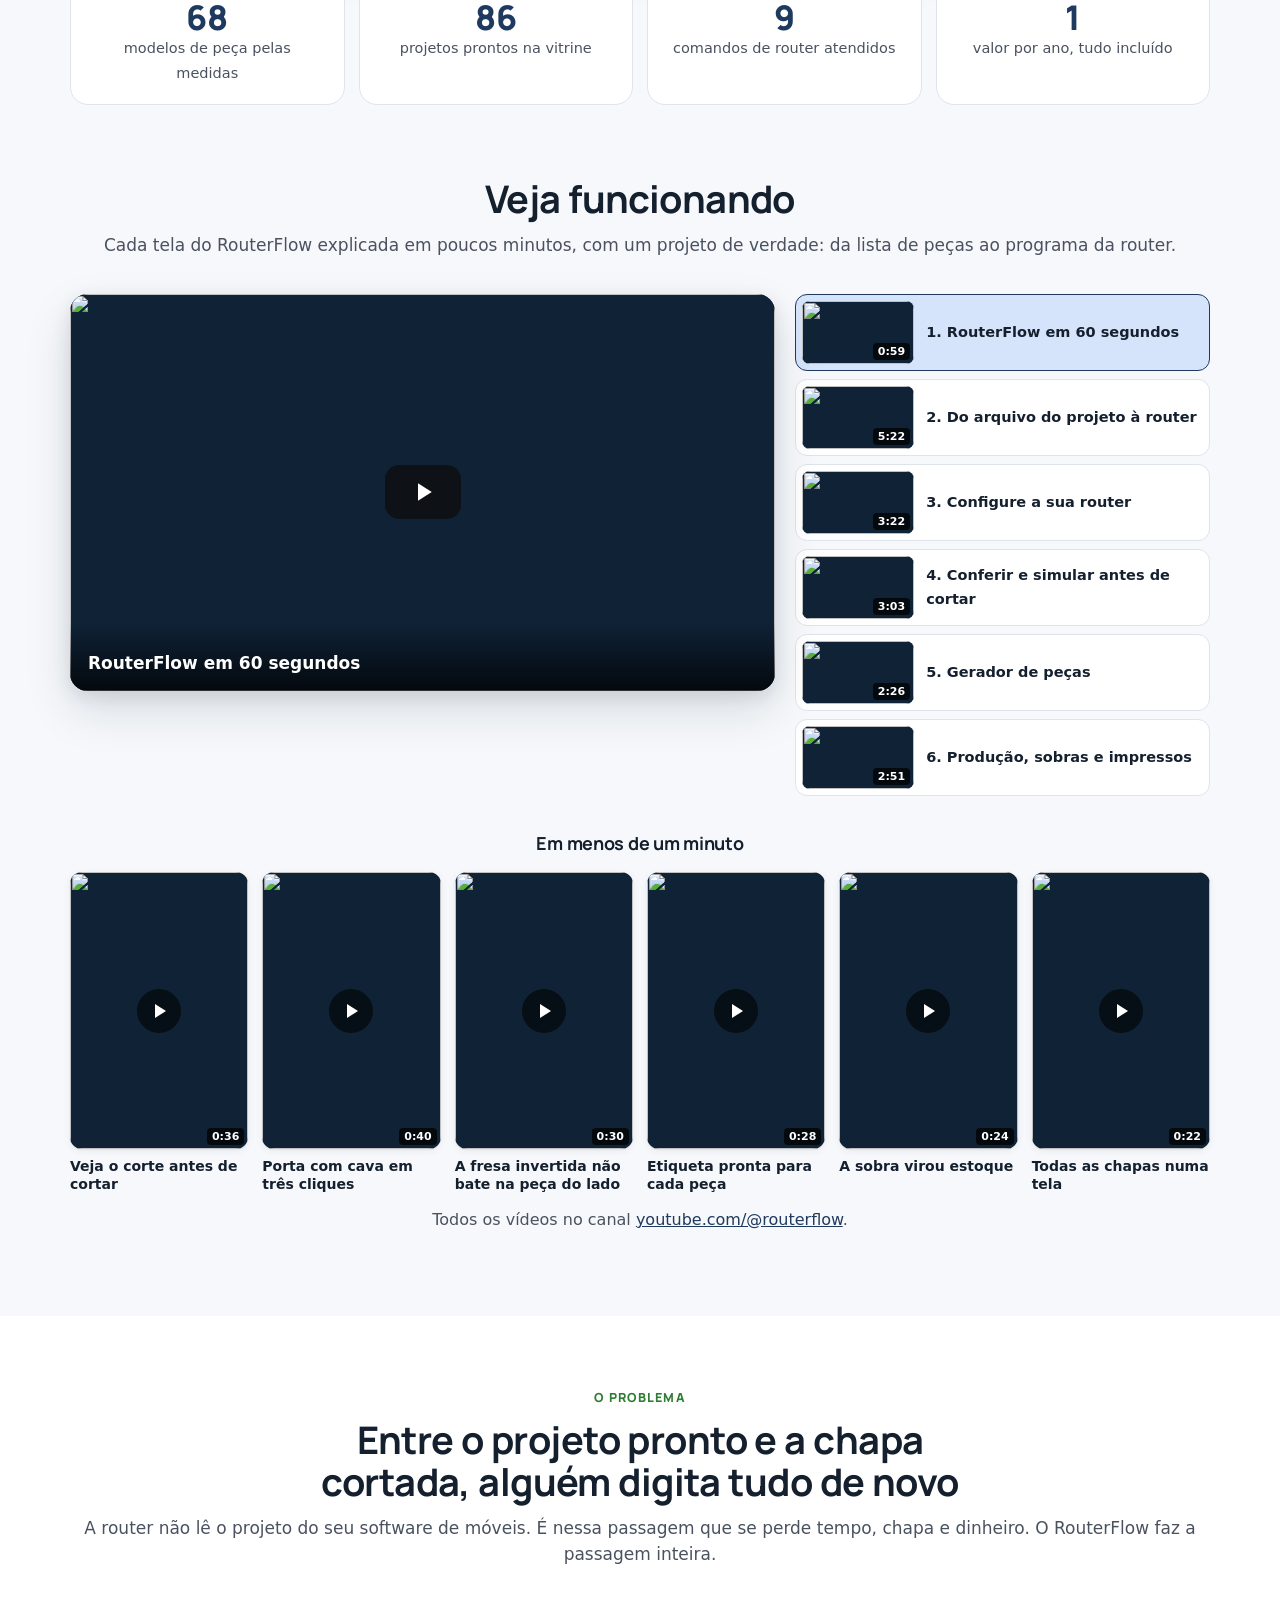
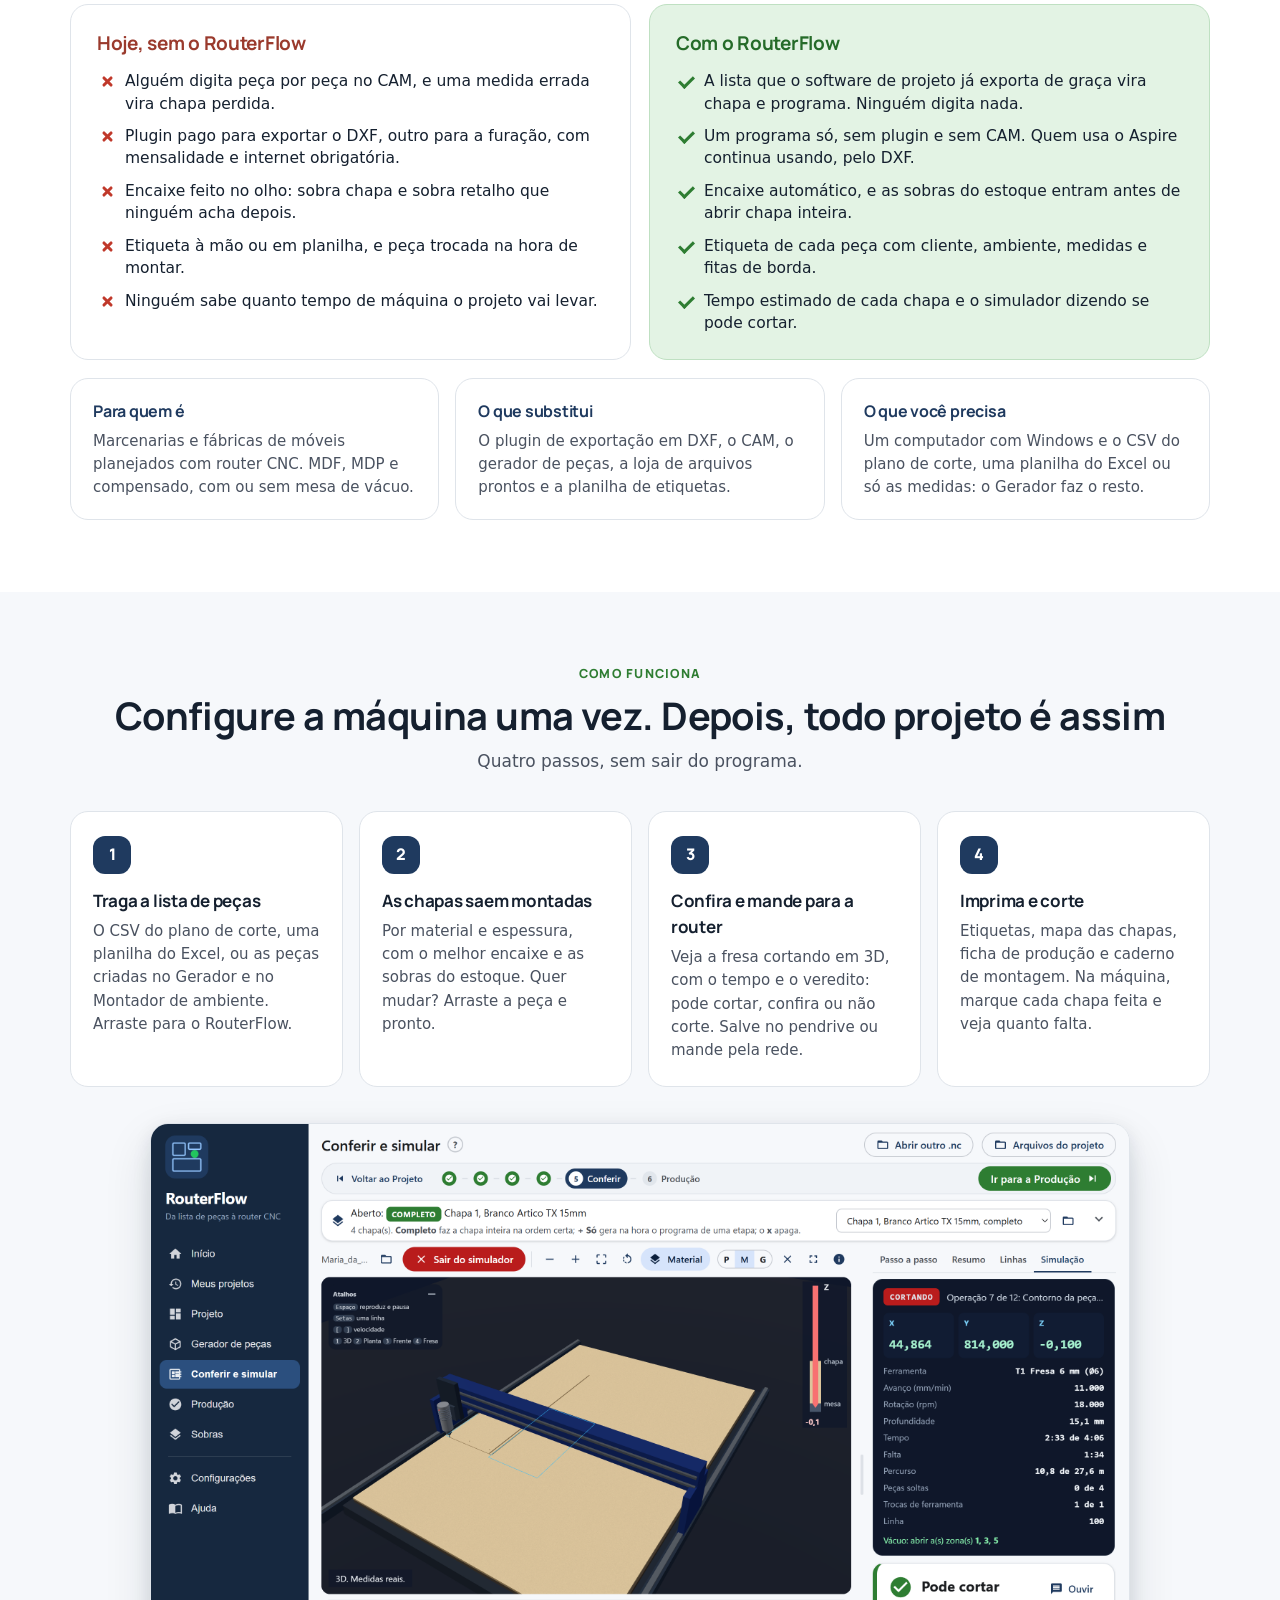
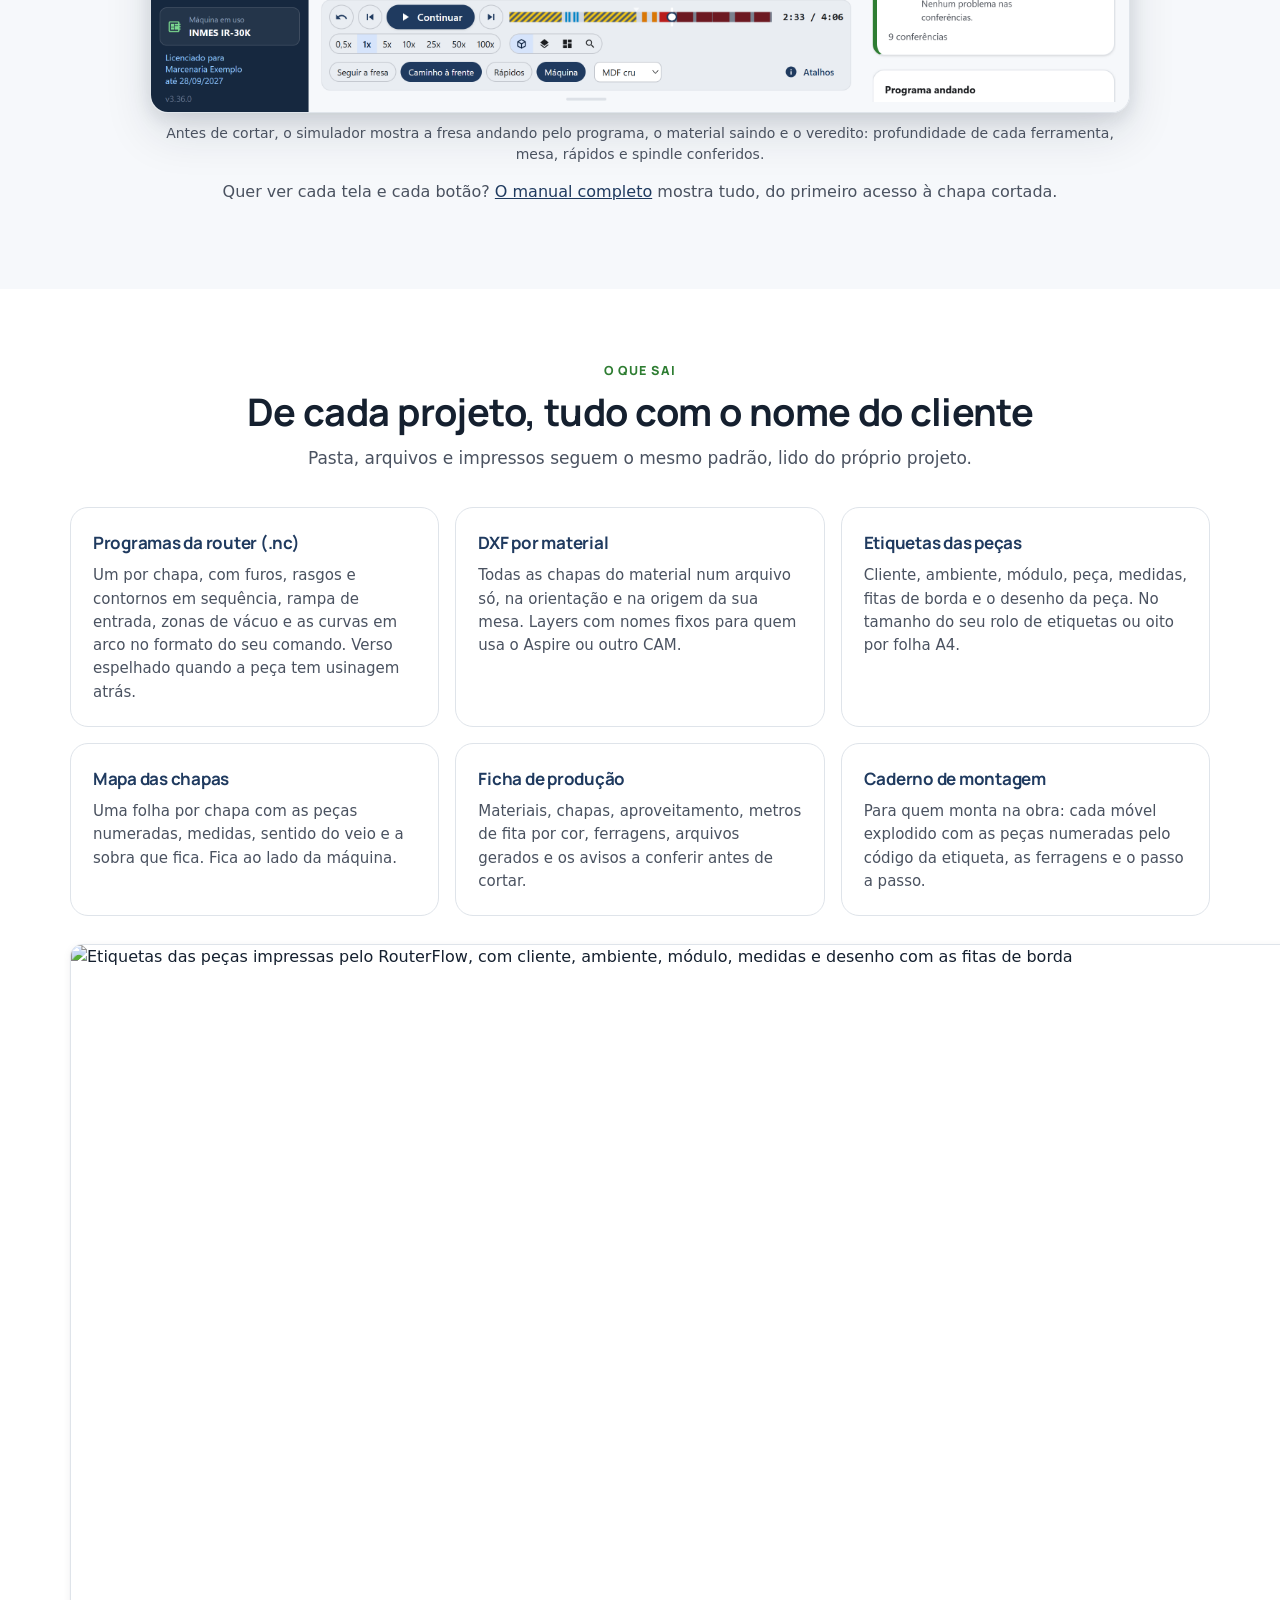
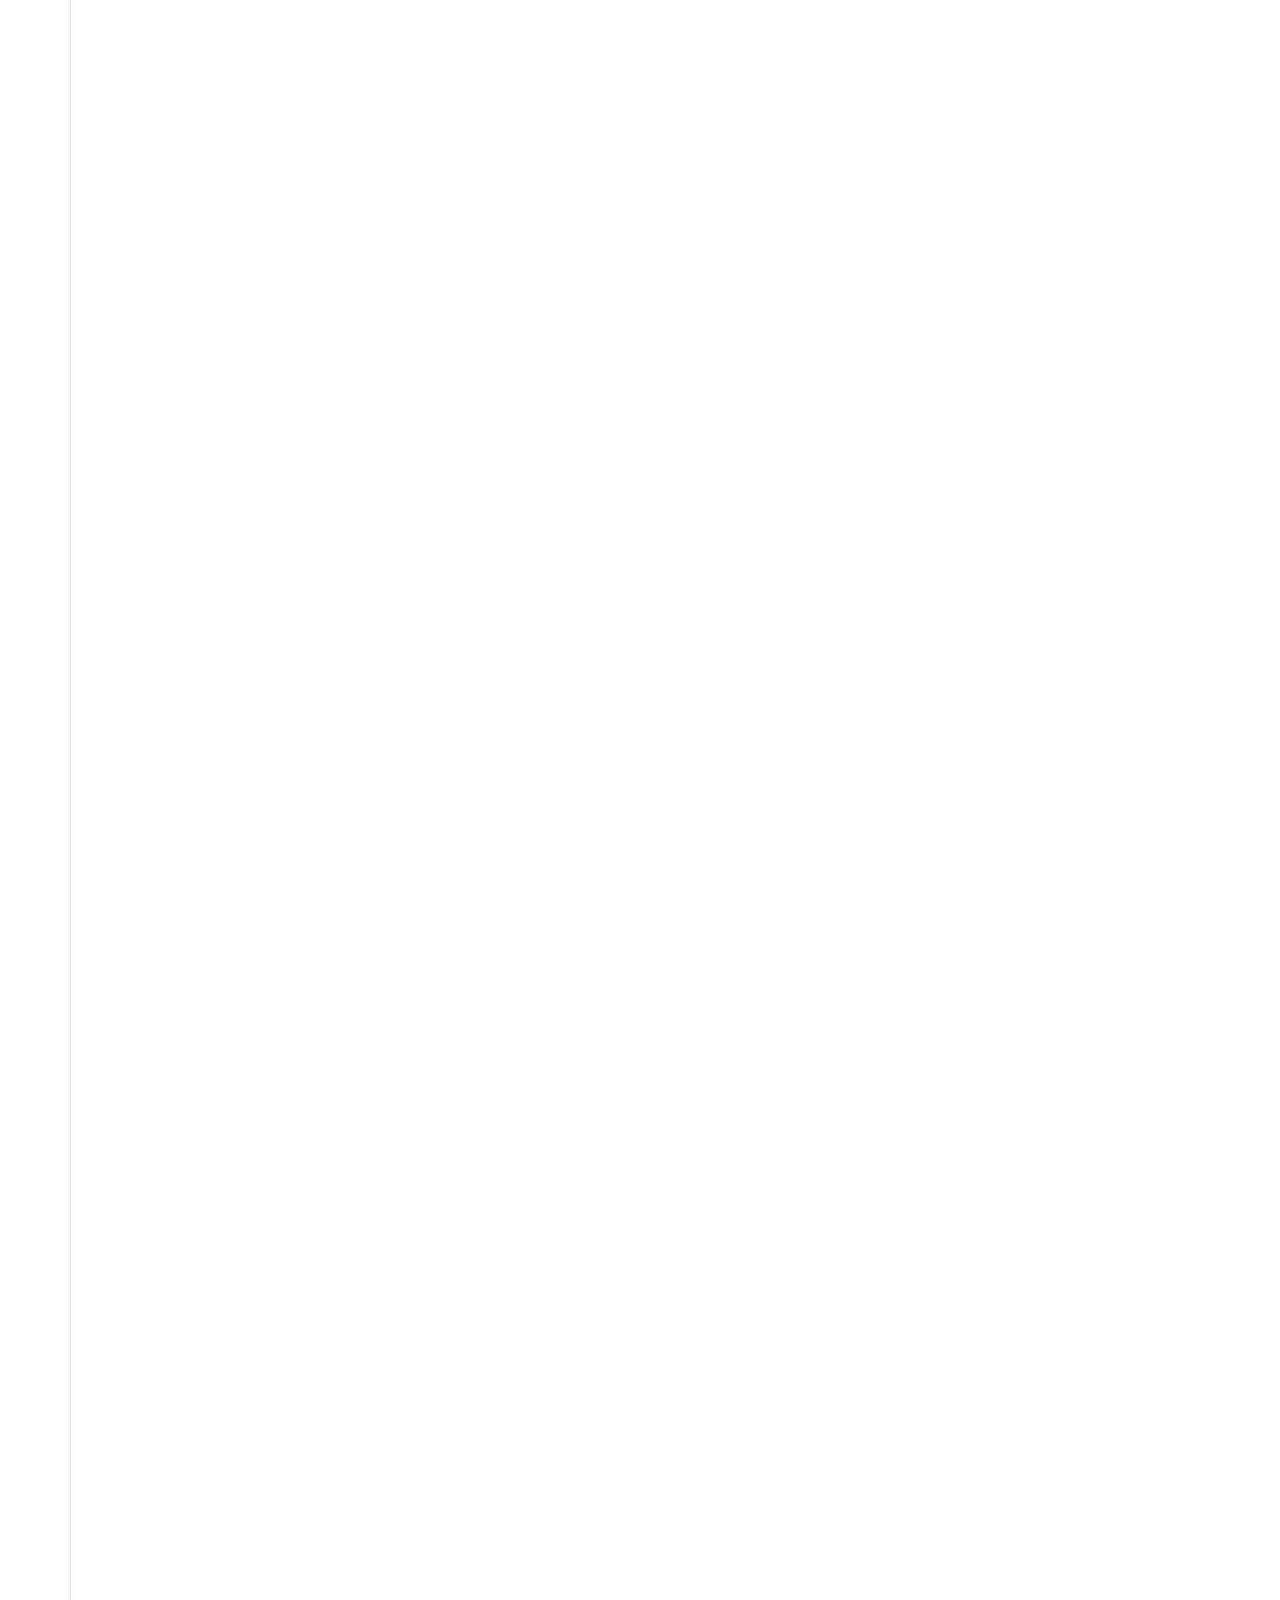
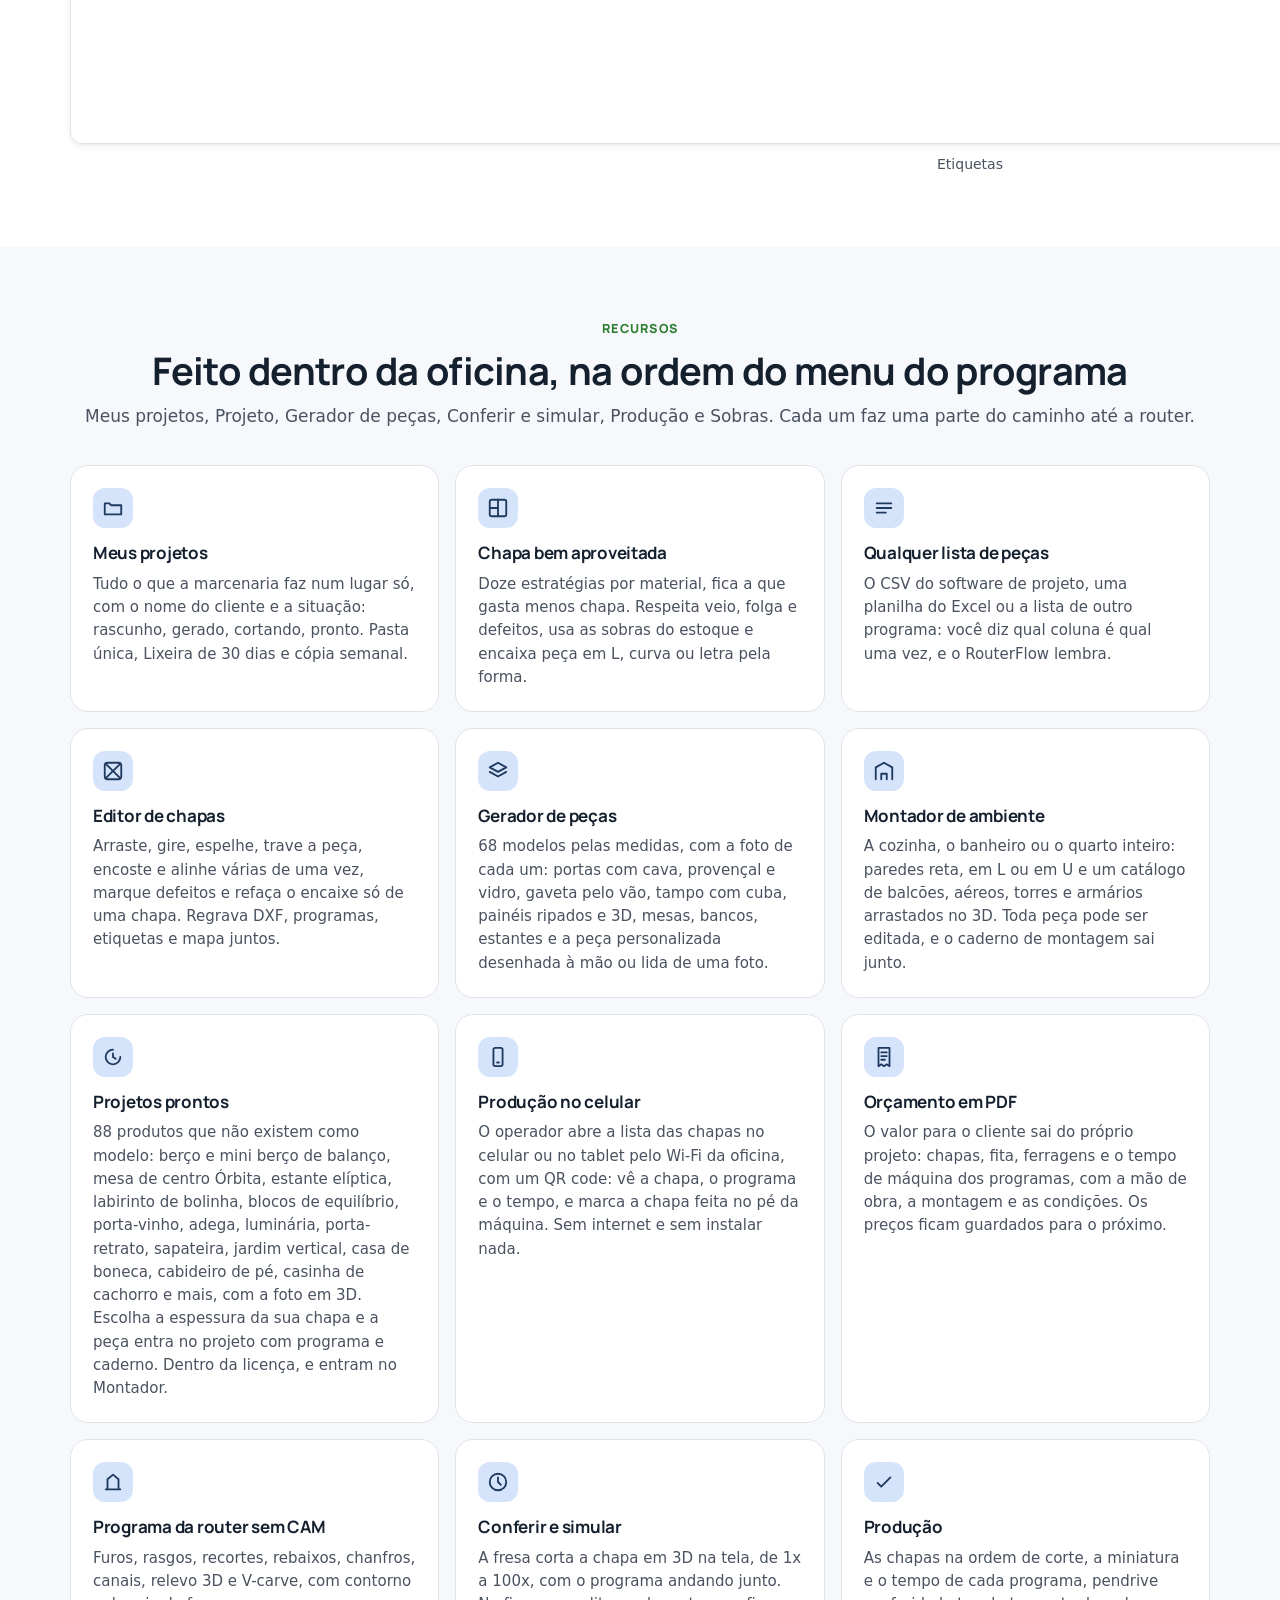
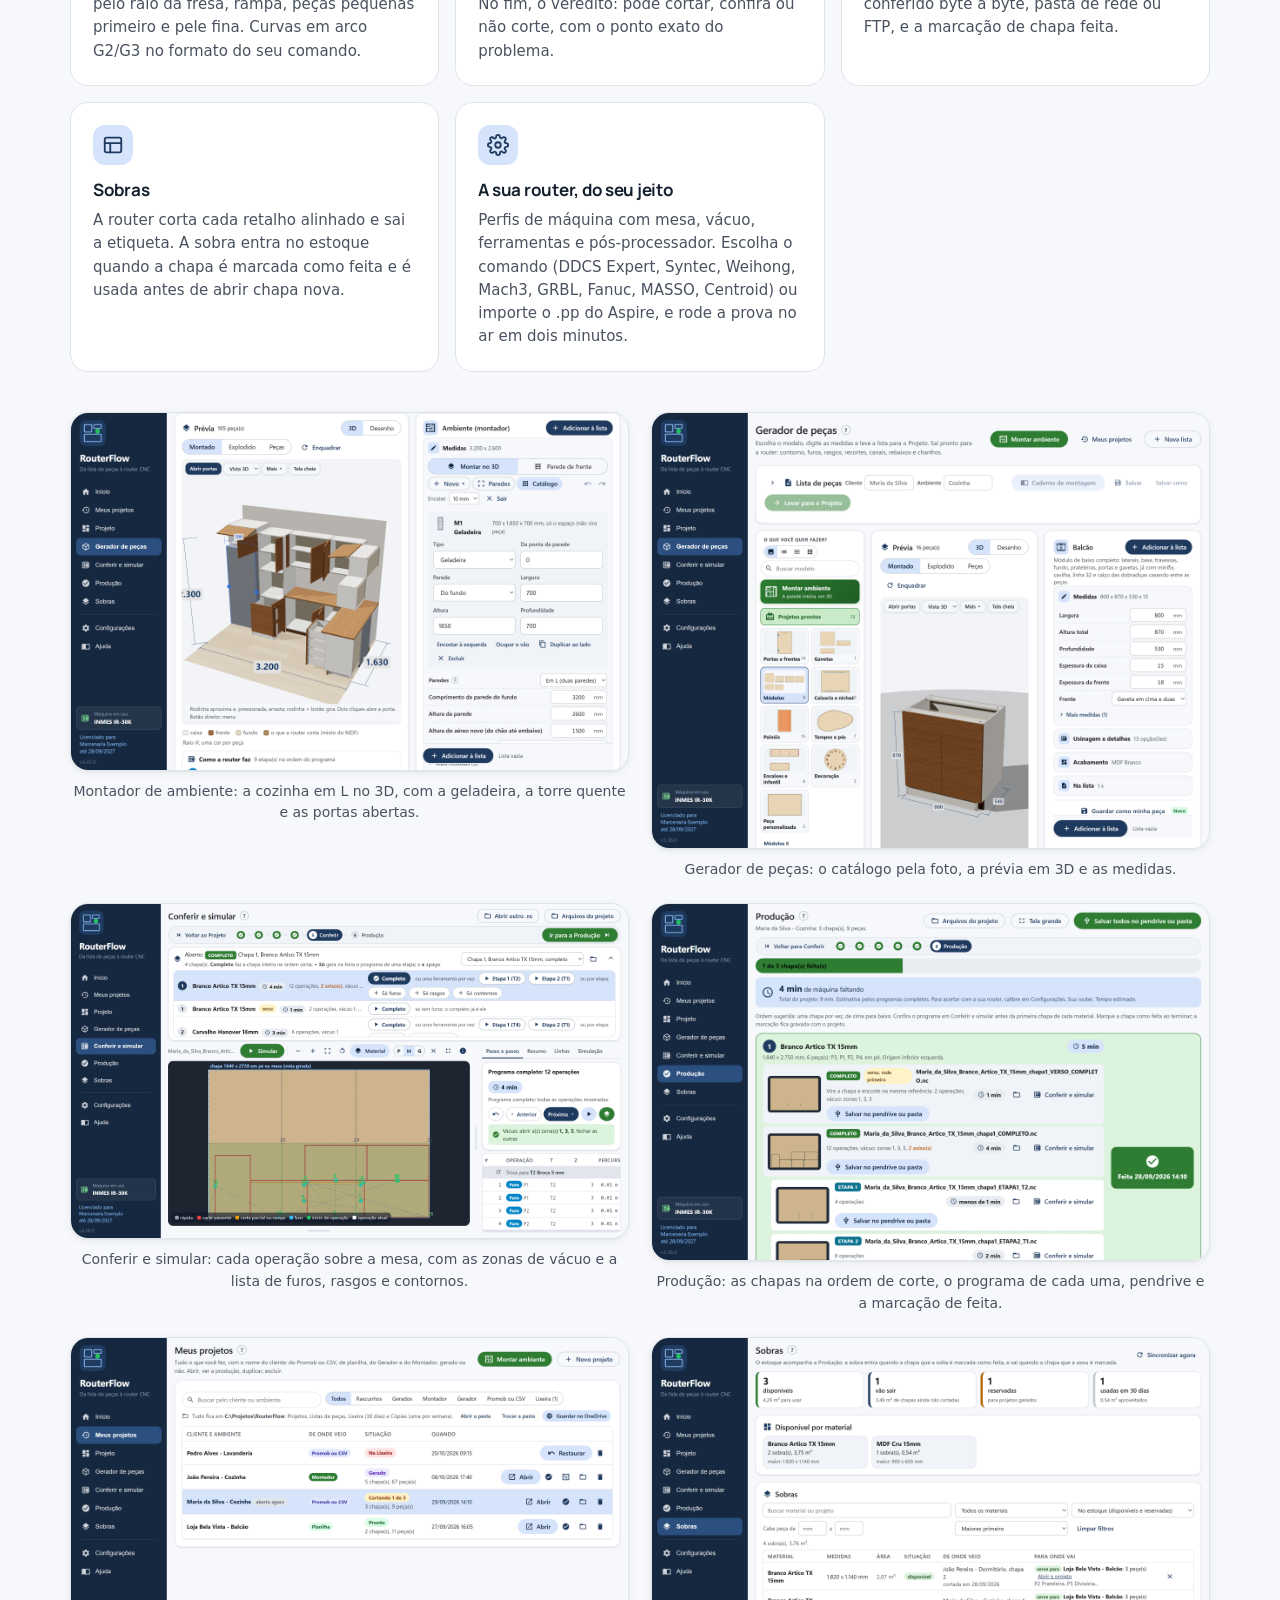
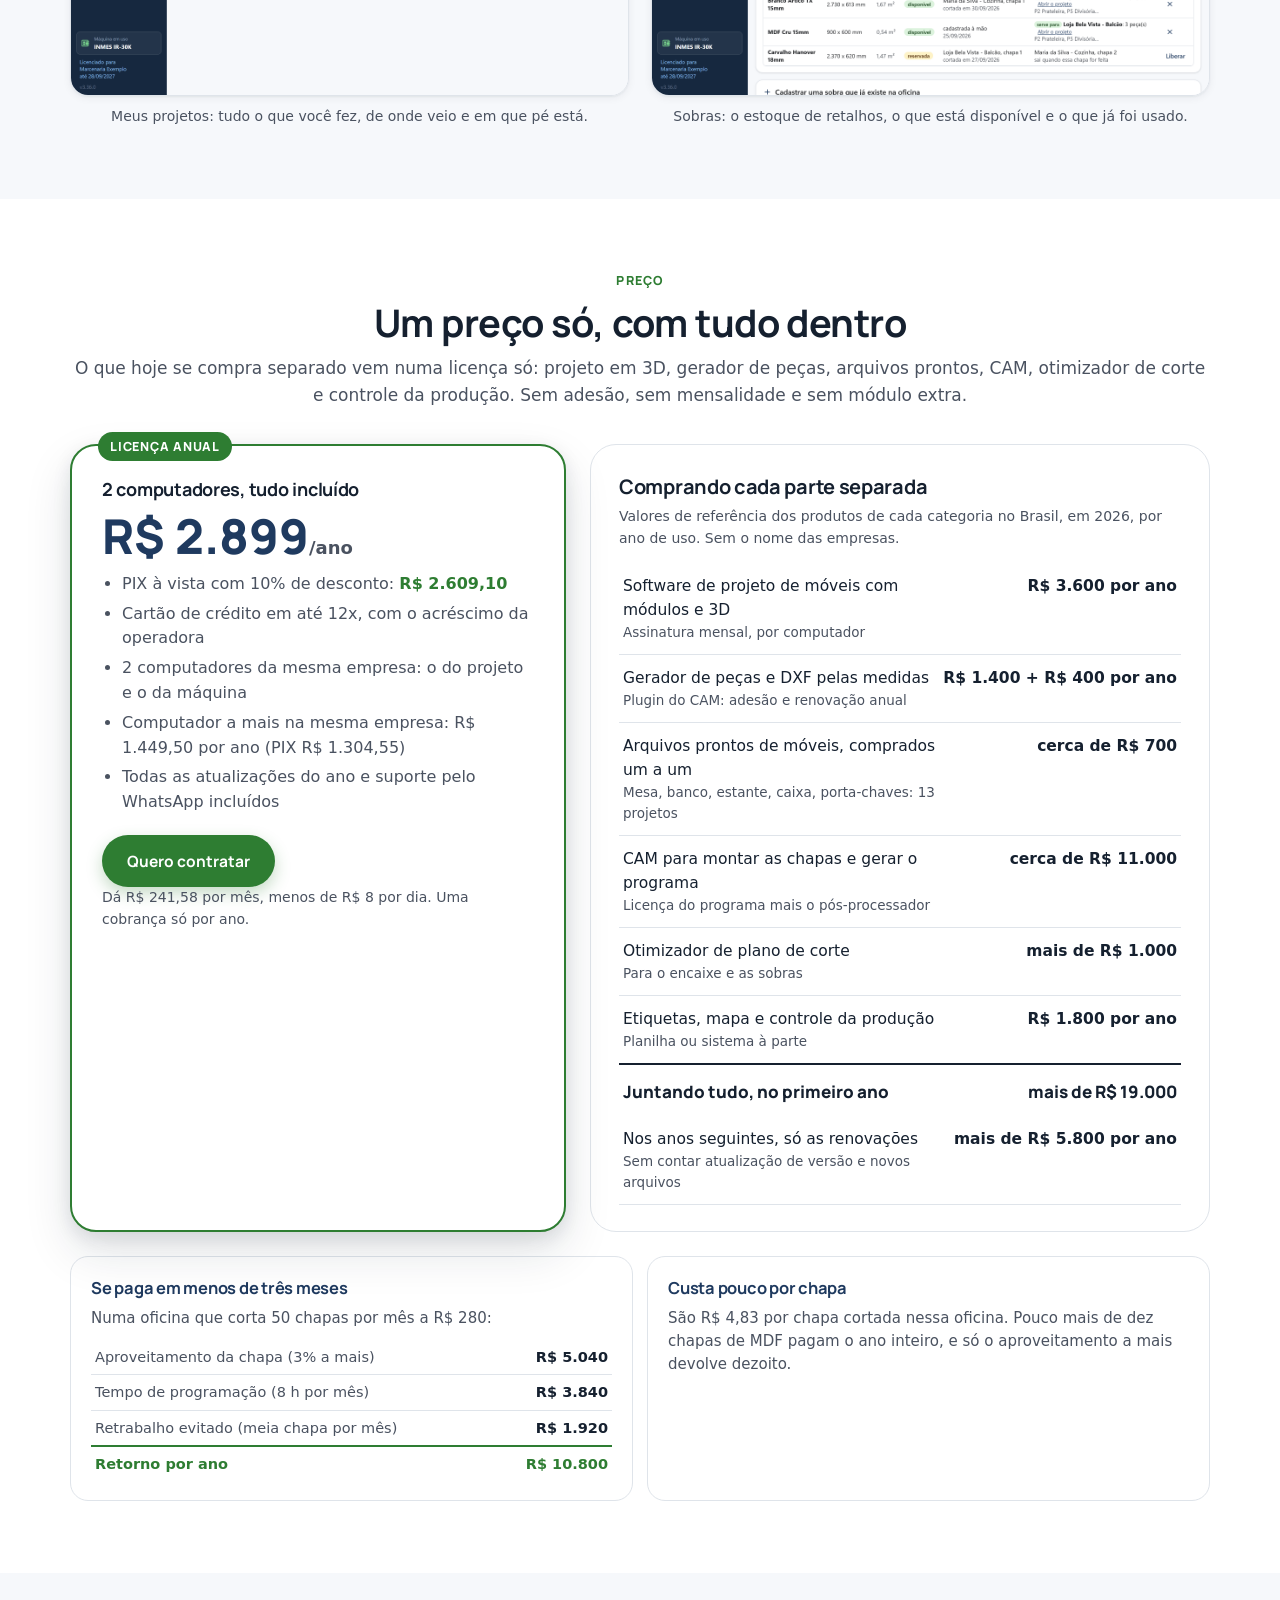
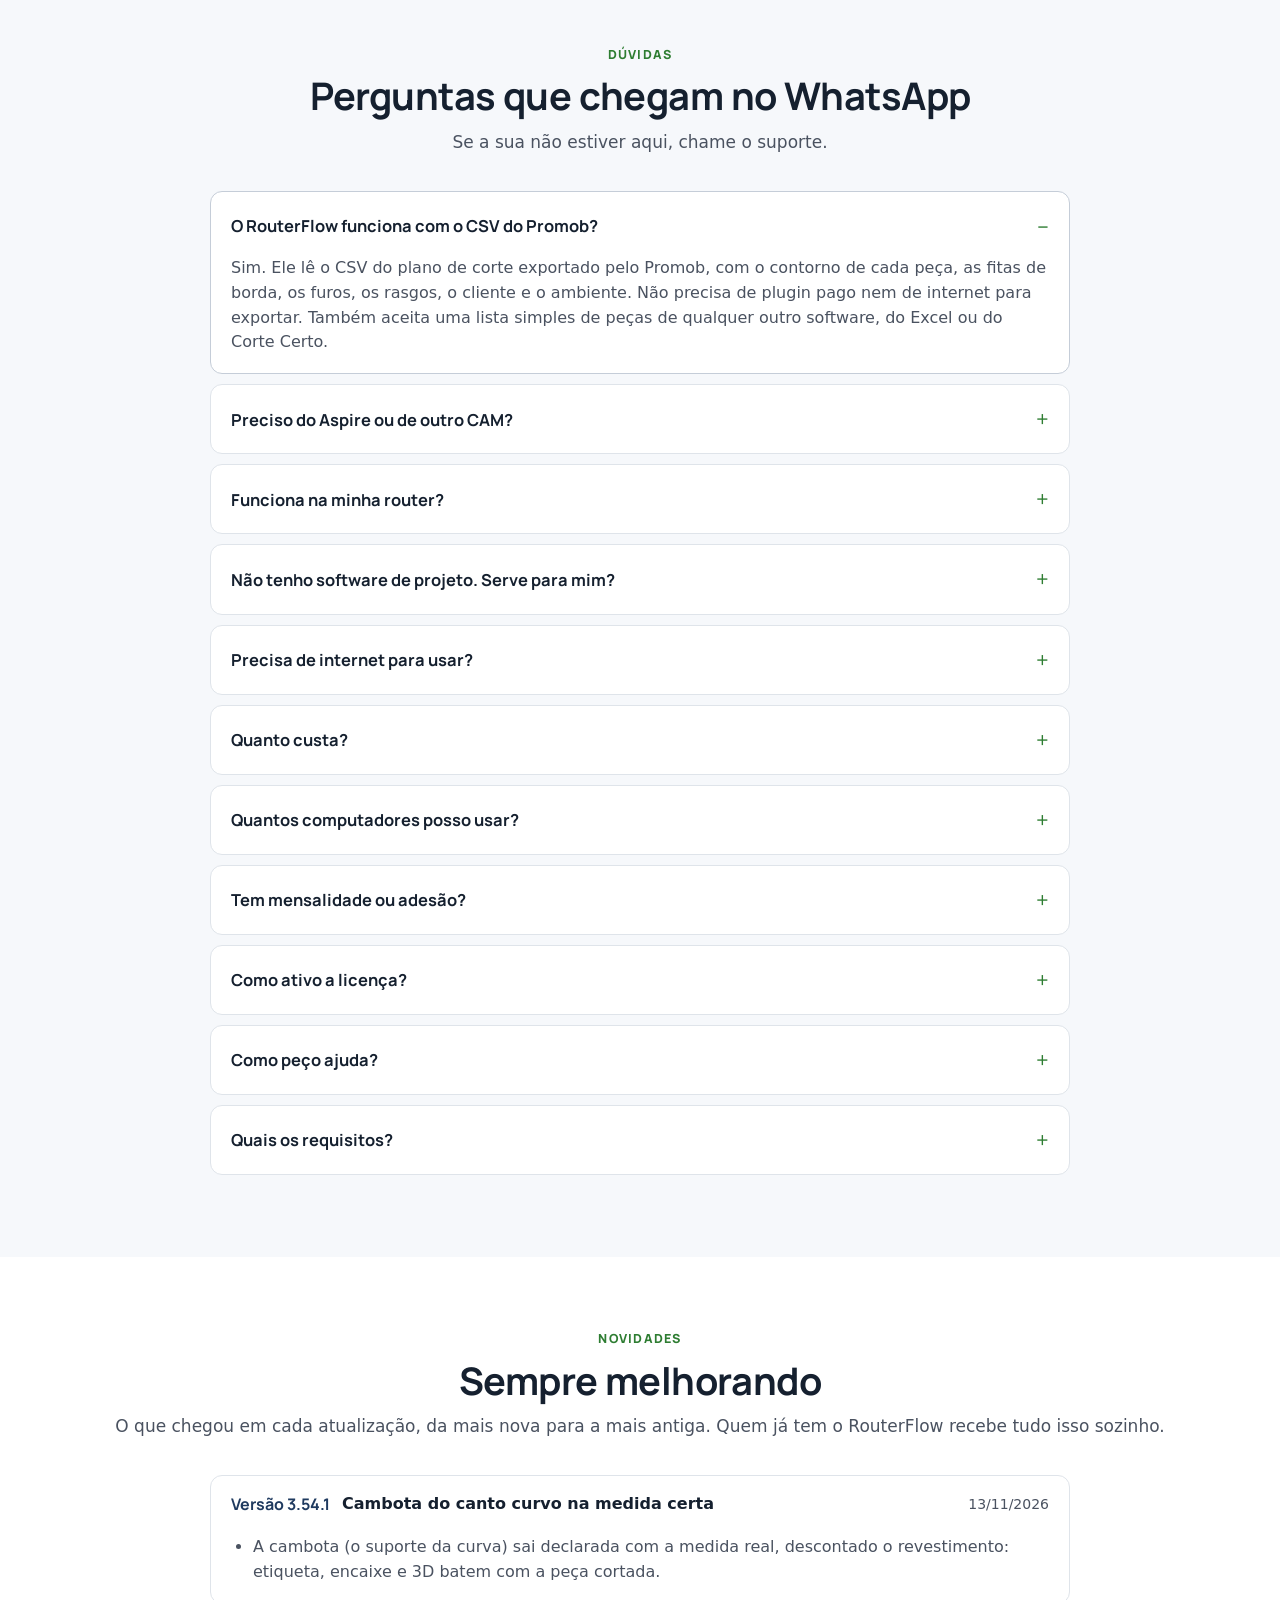
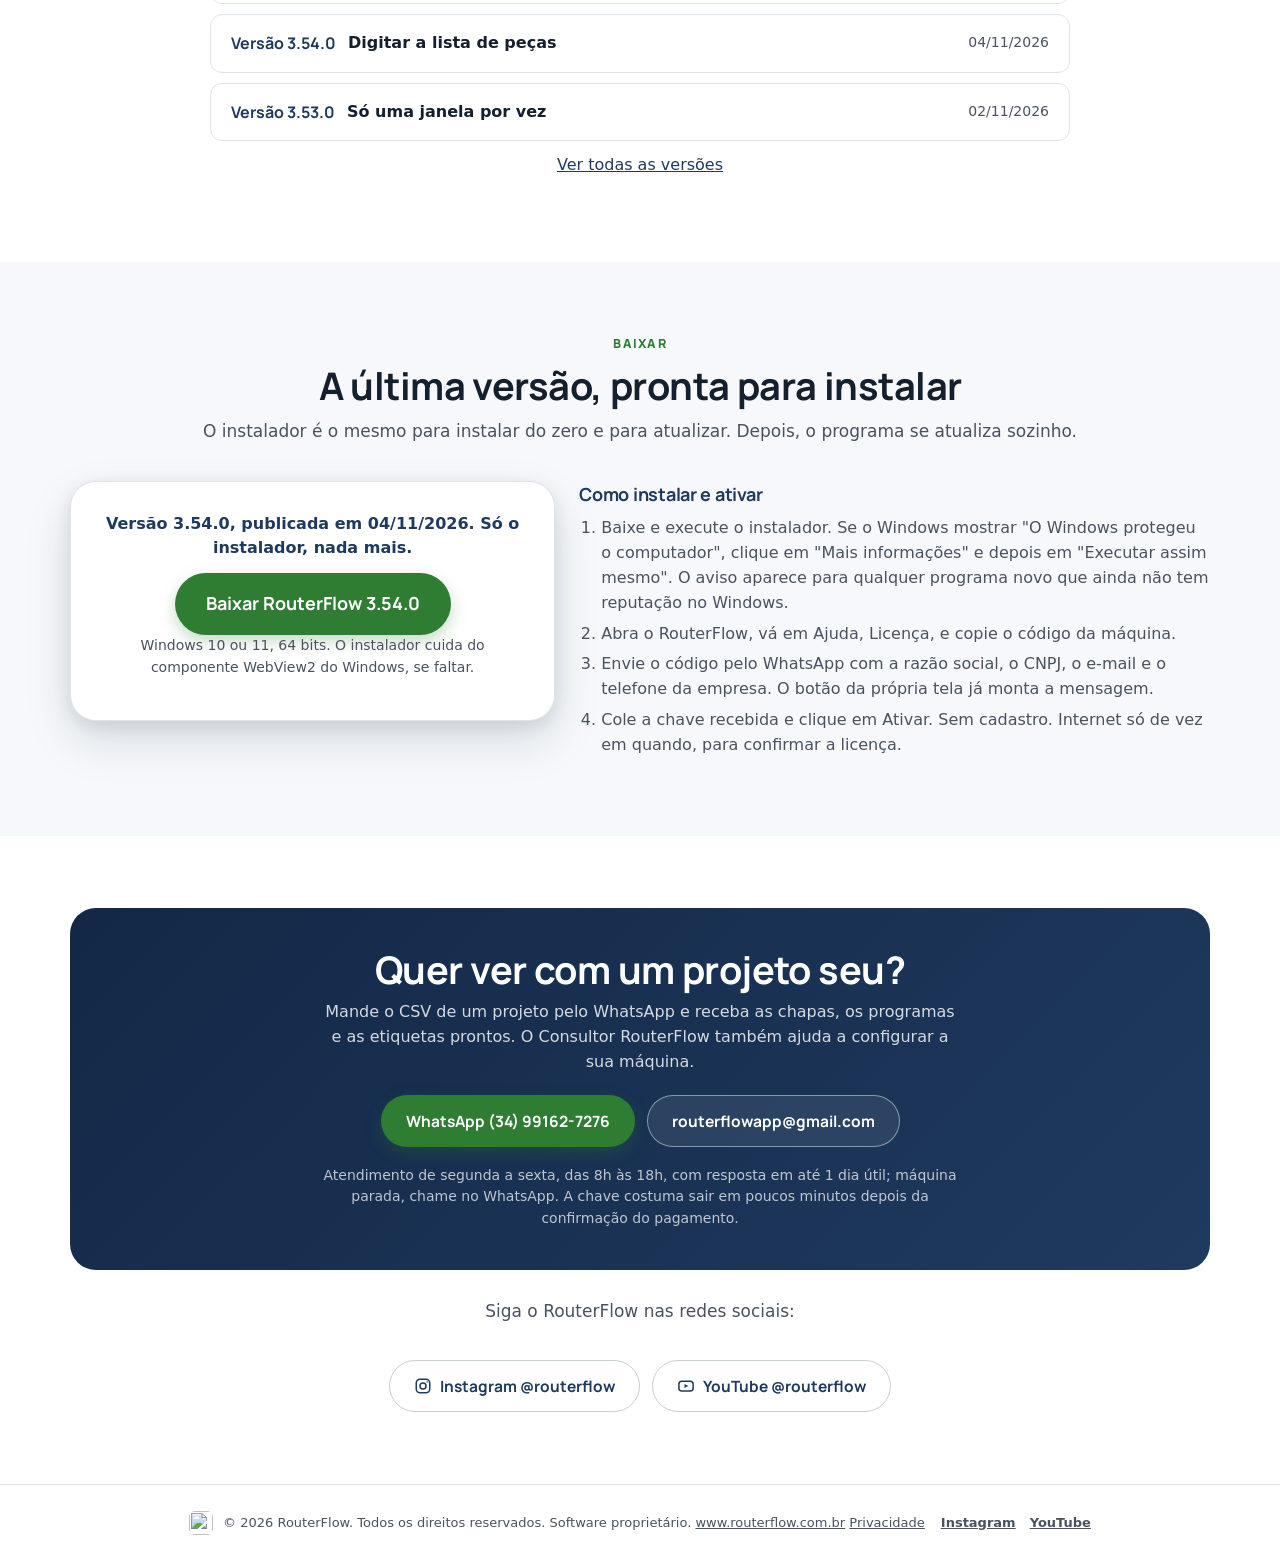
==== commit 0013c4b6: "Linha do teste grátis para quem veio pelo panfleto Co-Authored-By: Claude Fable 5.1 <noreply@anthrop" ====
--- a/index.html
+++ b/index.html
@@ -164,6 +164,7 @@
     <a class="btn ghost" href="#baixar">Baixar o instalador</a>
   </div>
   <p class="fine">Mande o CSV de um projeto seu pelo WhatsApp e receba as chapas e os programas prontos. Windows 10 ou 11.</p>
+  <p class="fine">Veio pelo panfleto? <a href="https://wa.me/5534991627276?text=Ol%C3%A1%2C%20vim%20pelo%20panfleto%20e%20quero%20o%20teste%20gr%C3%A1tis%20do%20RouterFlow.%20Marcenaria%3A%20____%20.%20C%C3%B3digo%20da%20m%C3%A1quina%3A%20RF-" target="_blank" rel="noopener" style="color:#fff;text-decoration:underline">Peça seu teste grátis pelo WhatsApp</a>: baixe, instale e mande o código da máquina que aparece no programa.</p>
   <div class="hero-pills">
     <span>Nesting por material</span><span>Programa .nc por chapa</span><span>Simulador 3D com veredito</span><span>Gerador com 68 modelos</span><span>Montador de ambiente</span><span>Etiquetas e produção</span>
   </div>
@@ -383,9 +384,9 @@
   <p class="sub">O que chegou em cada atualização, da mais nova para a mais antiga. Quem já tem o RouterFlow recebe tudo isso sozinho.</p>
   <div class="news-list">
     <!-- novidades:inicio -->
-    <details open><summary><b>Versão 3.54.0</b><span class="news-t">Digitar a lista de peças</span><span class="news-d">04/11/2026</span></summary><ul><li>Na etapa 1 do Projeto, Digitar a lista: a folha de papel da oficina numa tabela, com material, veio e fita por lado.</li><li>Colar do Excel ou do WhatsApp, folha em branco para anotar na oficina, e a lista salva entra no projeto.</li></ul></details>
+    <details open><summary><b>Versão 3.54.1</b><span class="news-t">Cambota do canto curvo na medida certa</span><span class="news-d">13/11/2026</span></summary><ul><li>A cambota (o suporte da curva) sai declarada com a medida real, descontado o revestimento: etiqueta, encaixe e 3D batem com a peça cortada.</li></ul></details>
+    <details><summary><b>Versão 3.54.0</b><span class="news-t">Digitar a lista de peças</span><span class="news-d">04/11/2026</span></summary><ul><li>Na etapa 1 do Projeto, Digitar a lista: a folha de papel da oficina numa tabela, com material, veio e fita por lado.</li><li>Colar do Excel ou do WhatsApp, folha em branco para anotar na oficina, e a lista salva entra no projeto.</li></ul></details>
     <details><summary><b>Versão 3.53.0</b><span class="news-t">Só uma janela por vez</span><span class="news-d">02/11/2026</span></summary><ul><li>Abrir o RouterFlow com ele já aberto traz a janela que existe para a frente, em vez de abrir outra.</li><li>Clique duplo num CSV ou num .nc com o programa aberto manda o arquivo para a janela aberta.</li></ul></details>
-    <details><summary><b>Versão 3.52.0</b><span class="news-t">Produção no tablet e no computador</span><span class="news-d">02/11/2026</span></summary><ul><li>A página da Produção pelo Wi-Fi se arruma pelo tamanho da tela: celular, tablet ou computador.</li><li>No tablet deitado e no computador, a chapa da vez fica presa à esquerda e as outras rolam à direita.</li></ul></details>
     <p class="news-all"><a href="novidades.html">Ver todas as versões</a></p>
     <!-- novidades:fim -->
   </div>
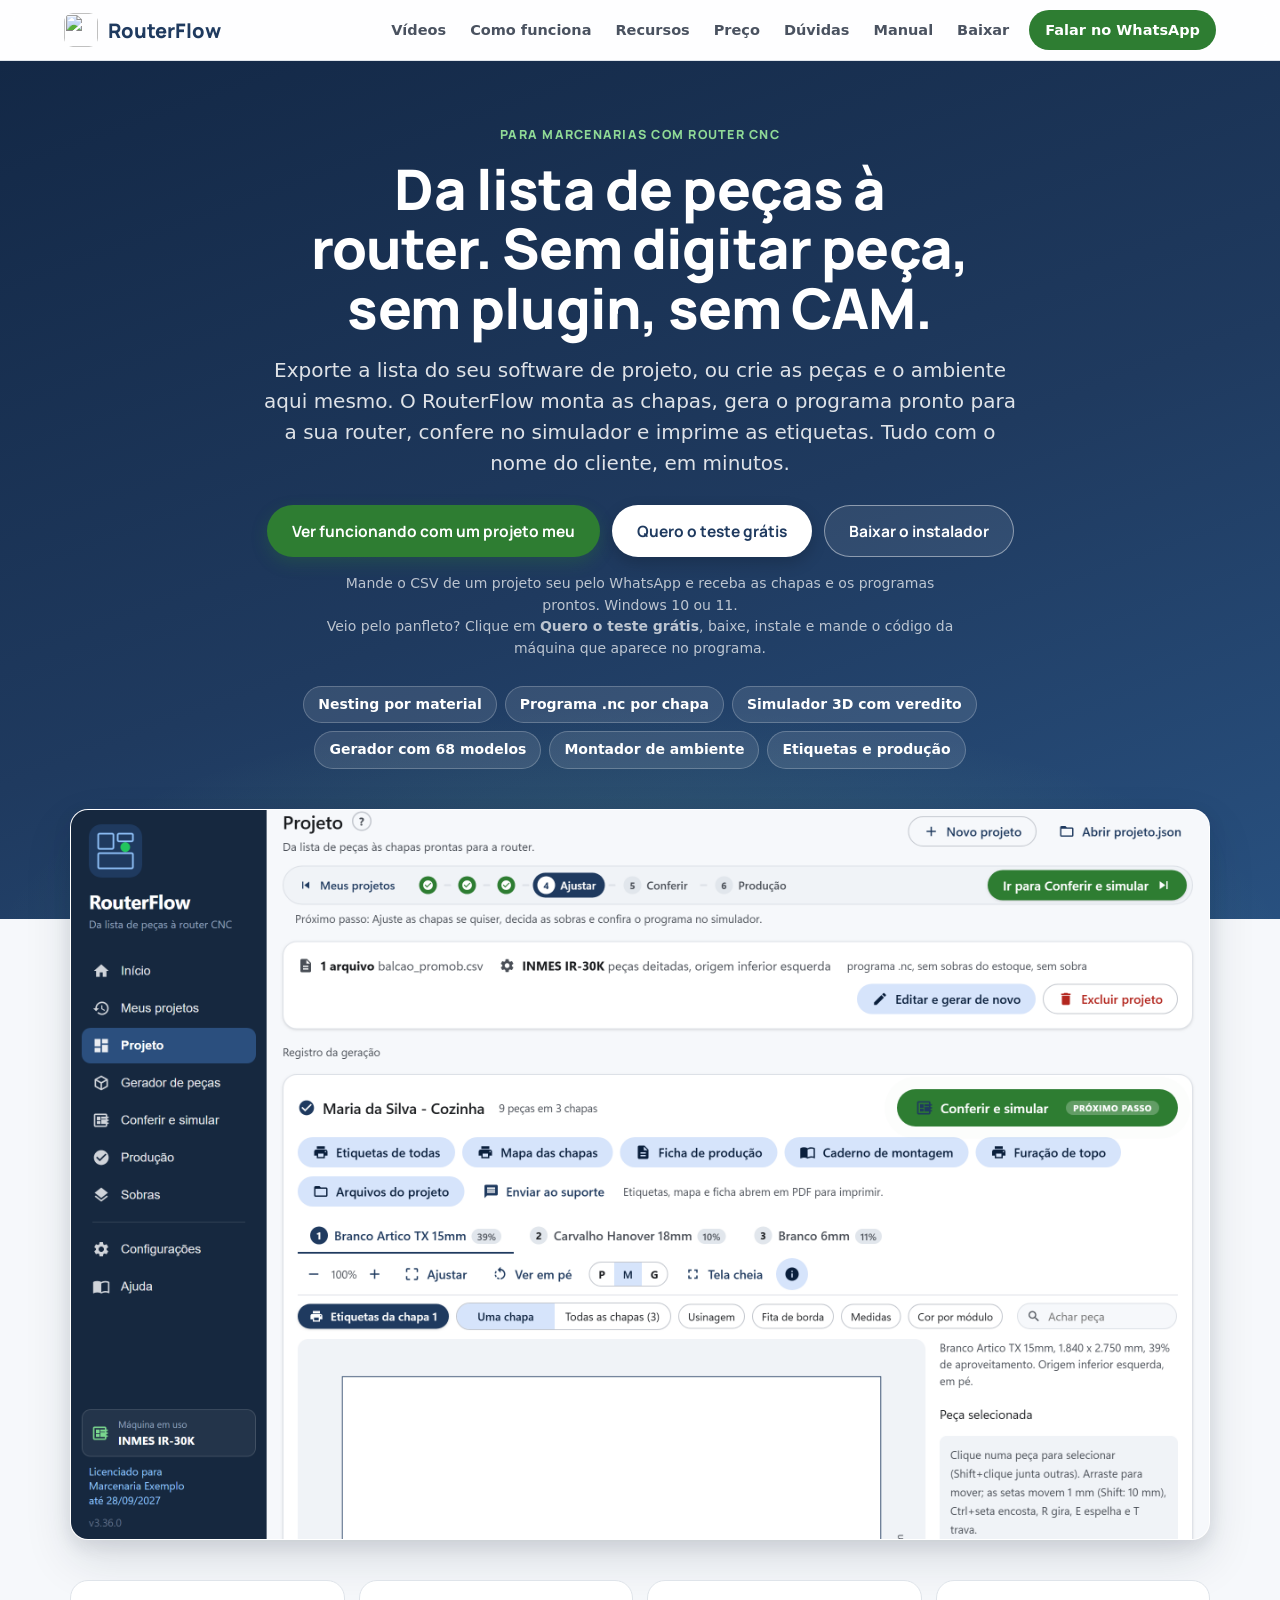
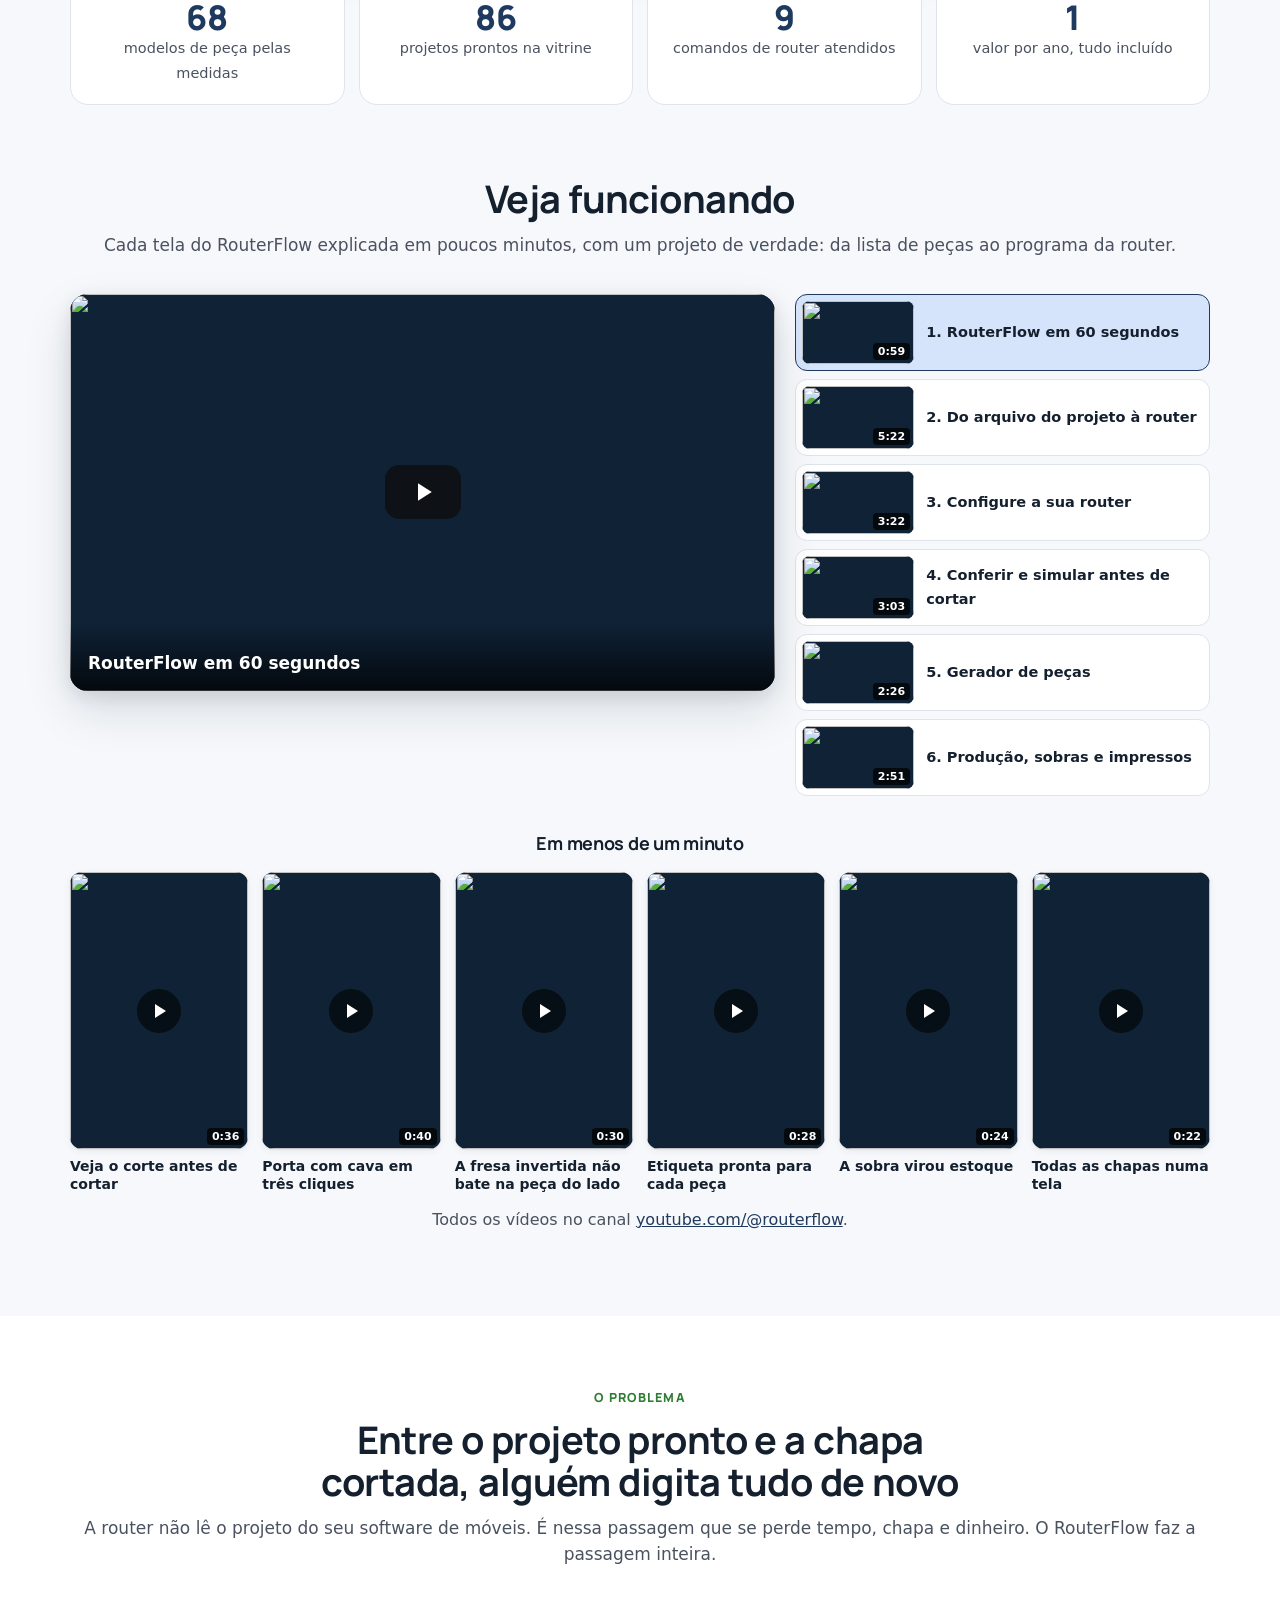
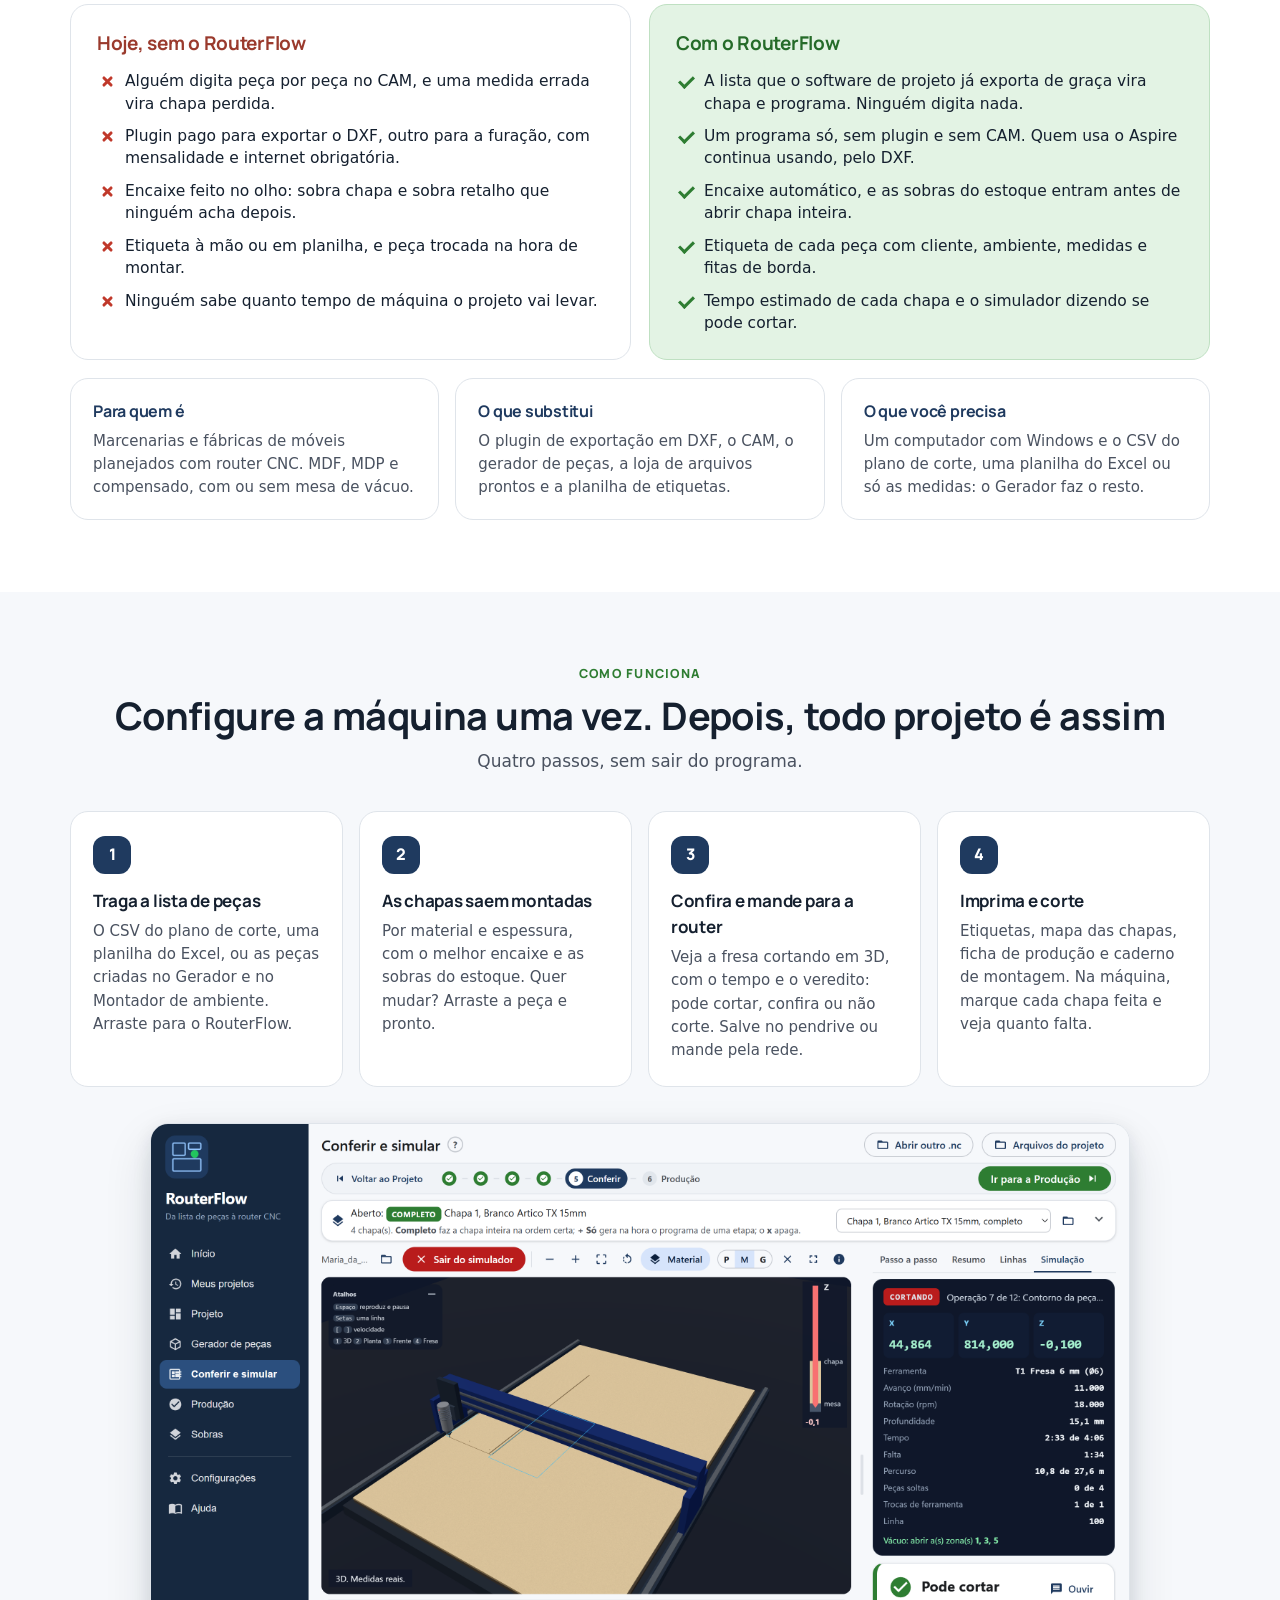
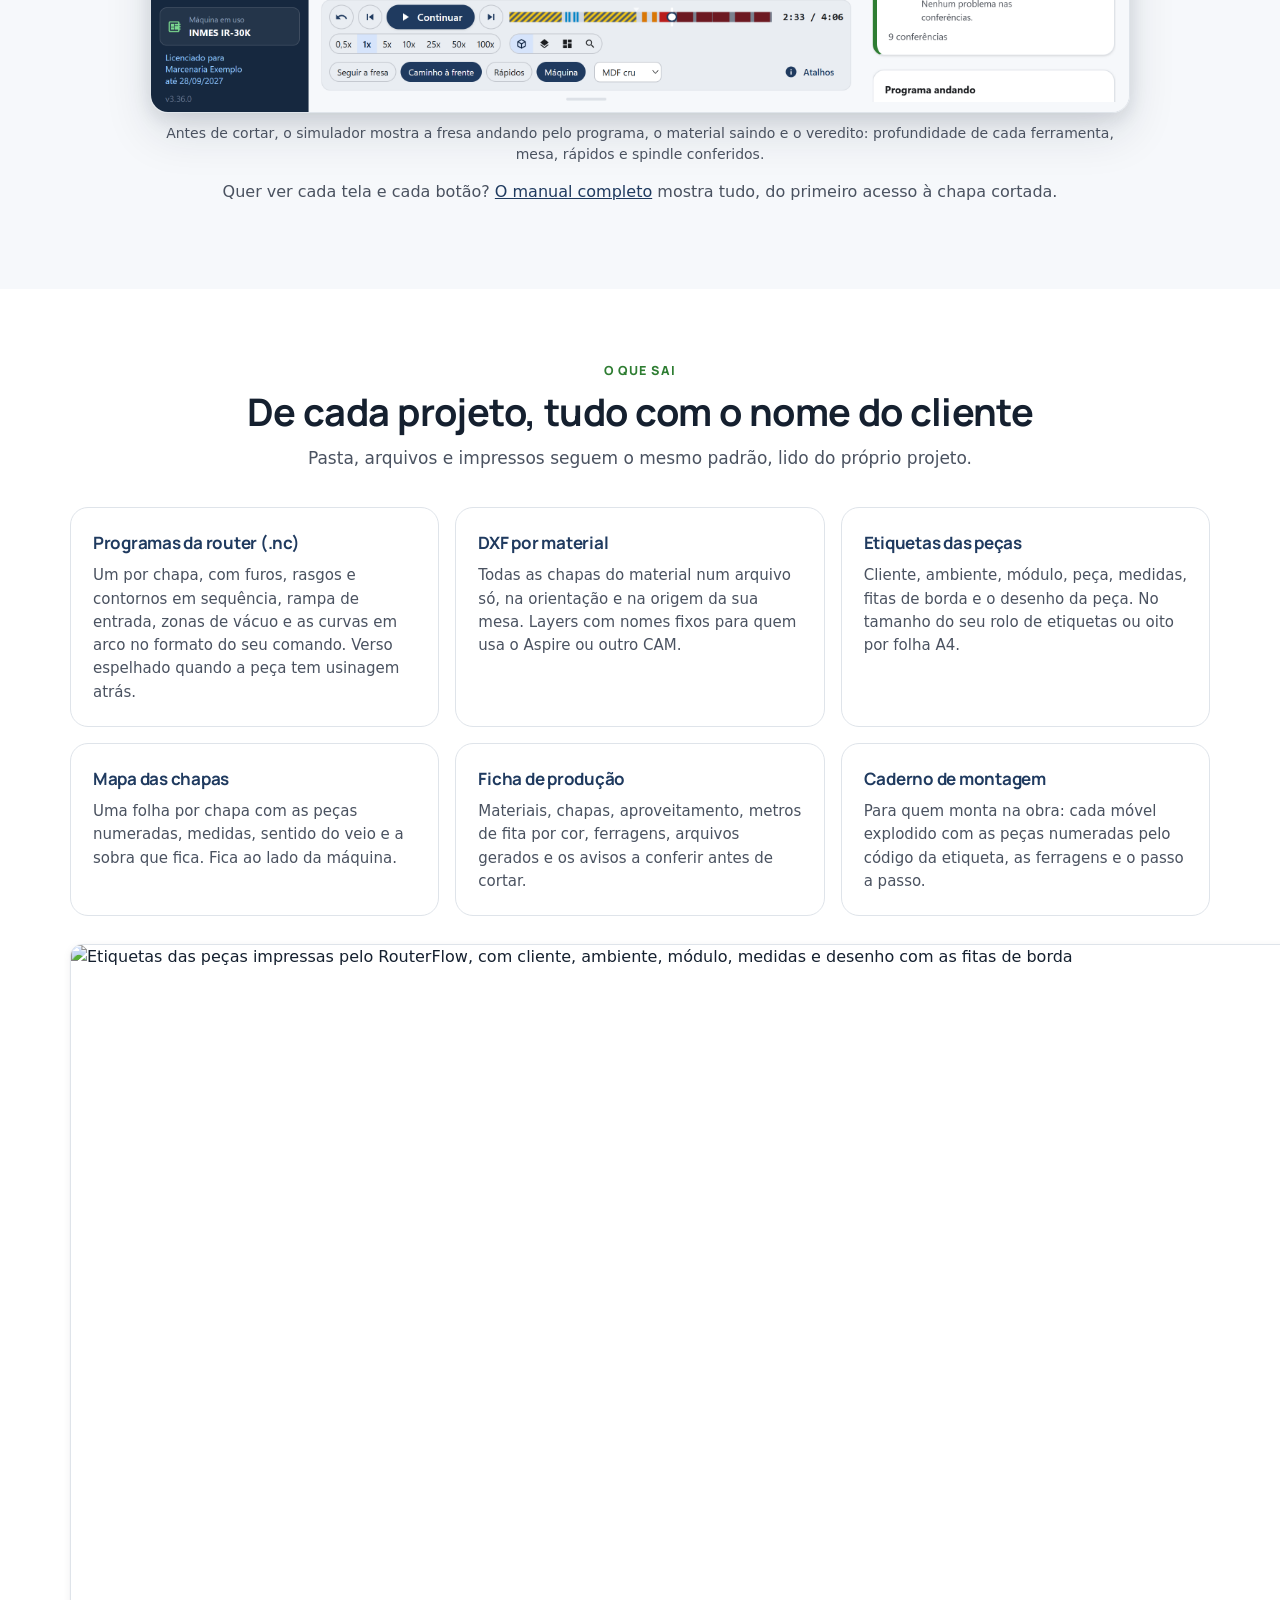
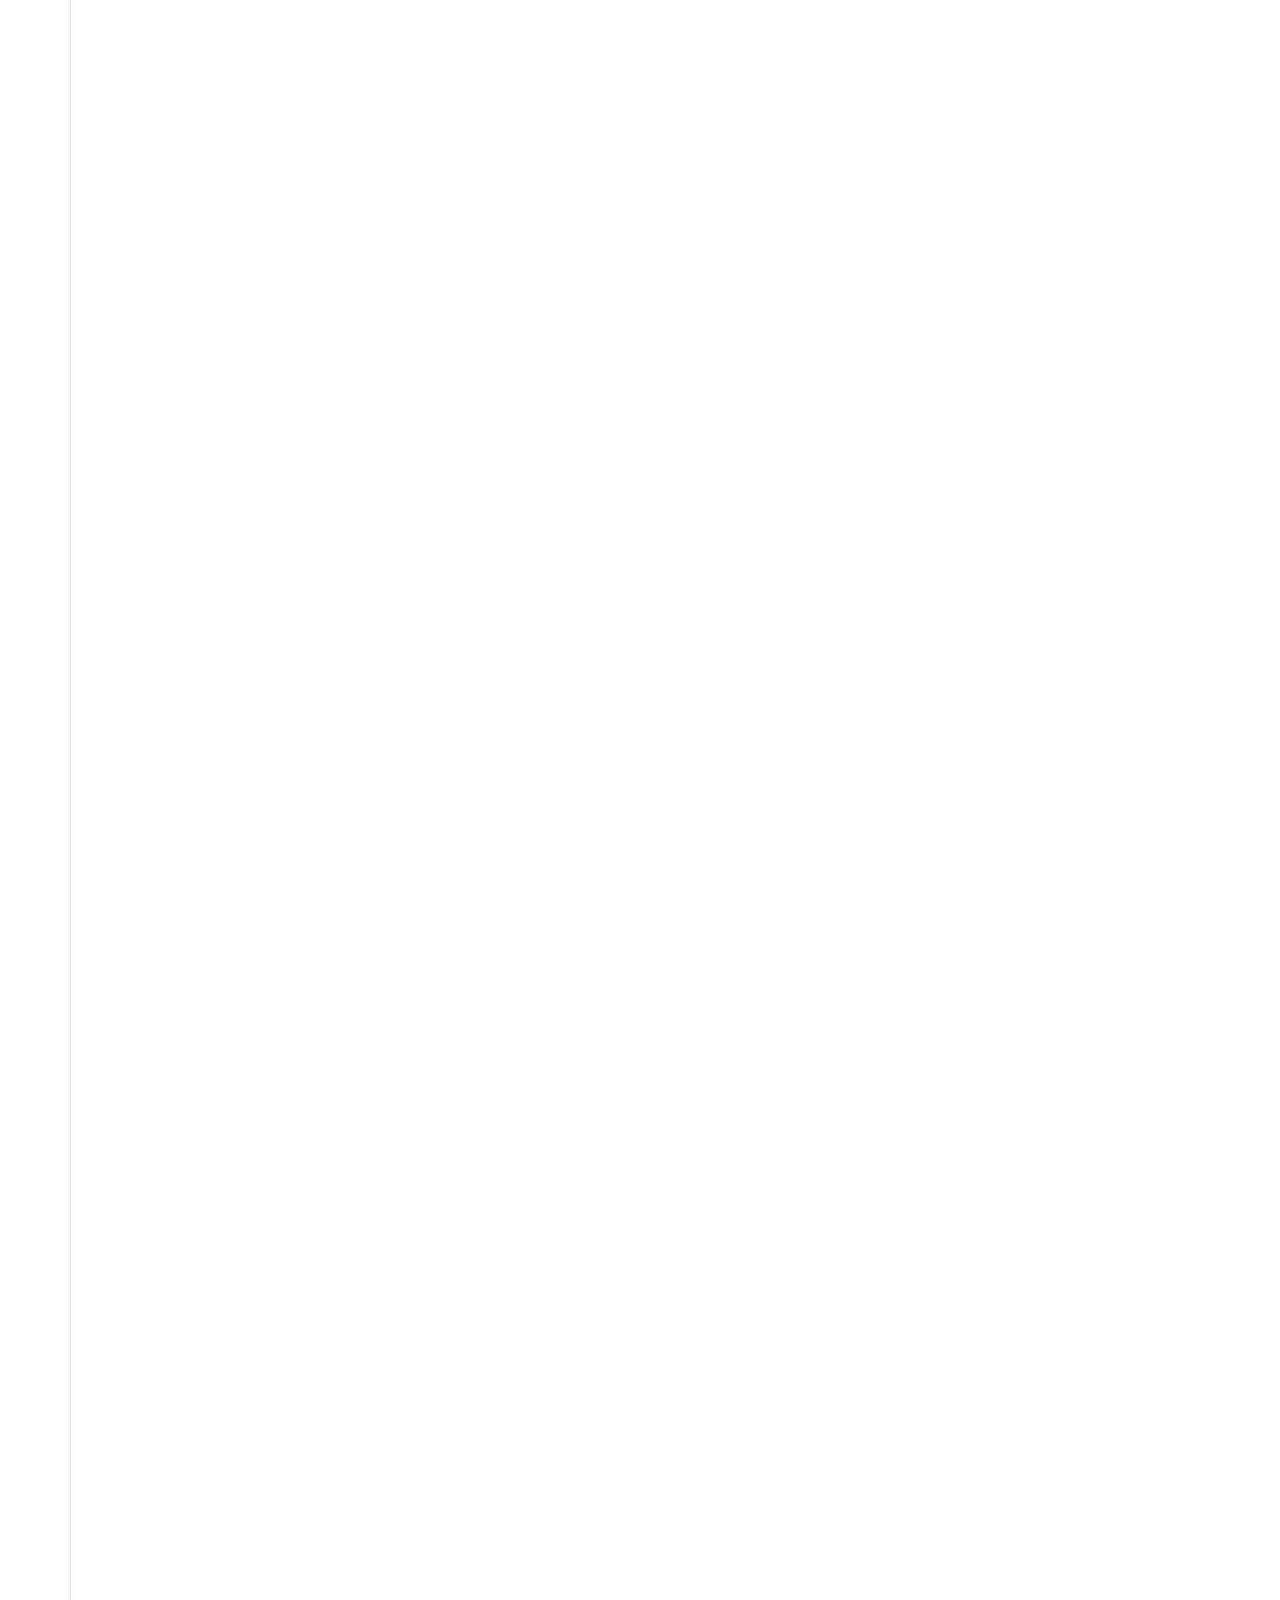
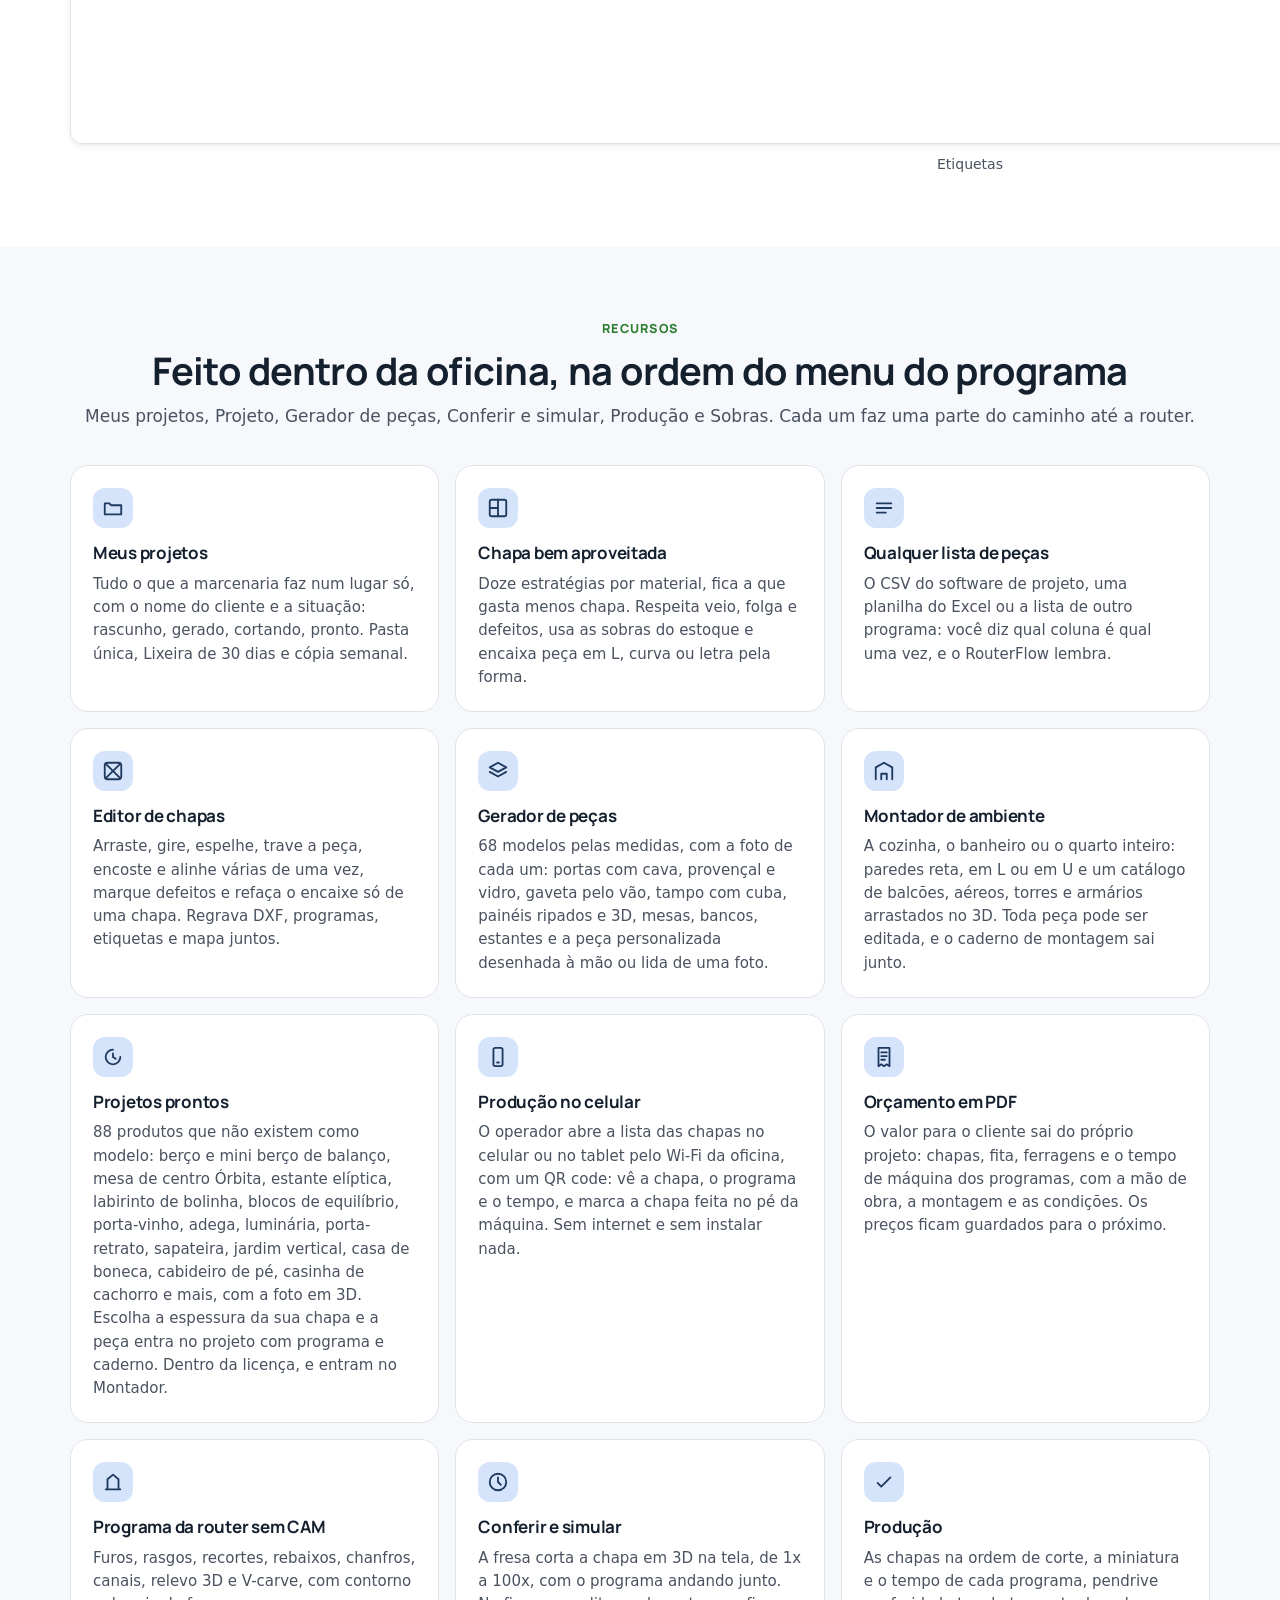
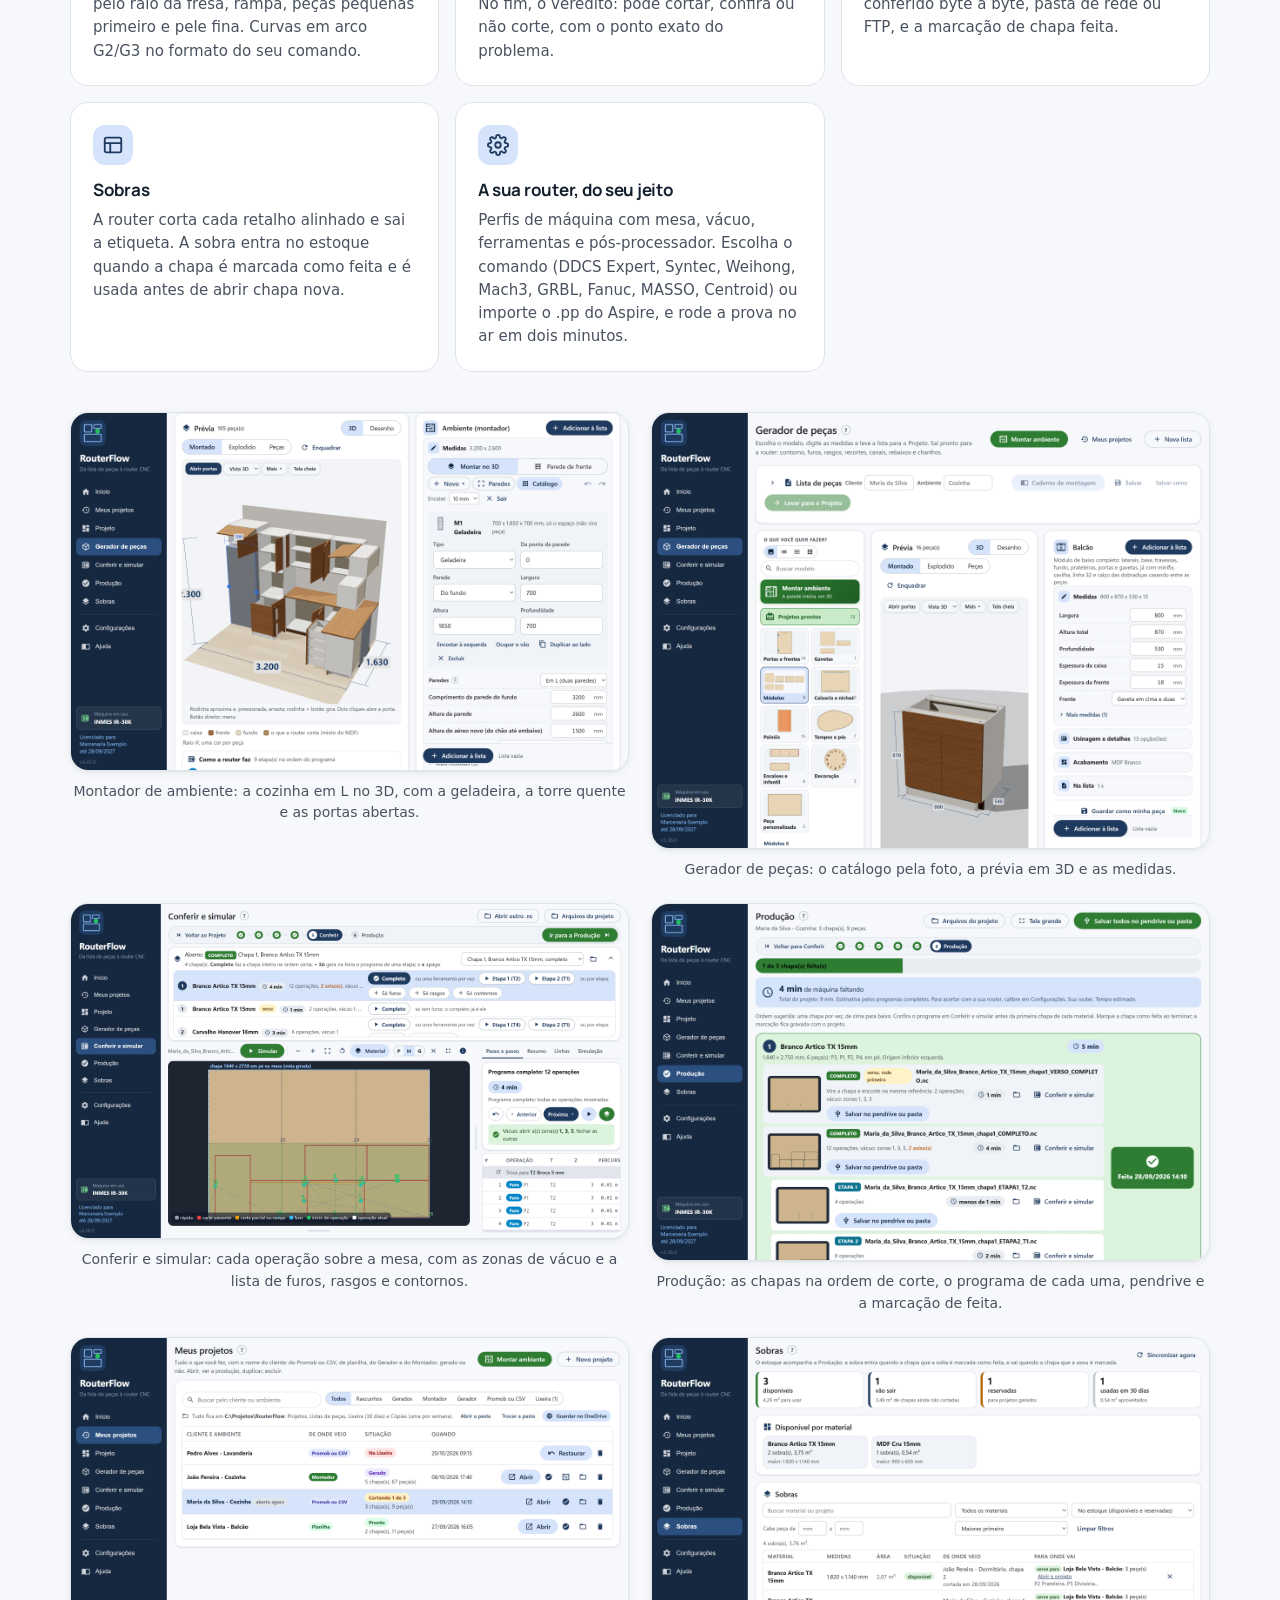
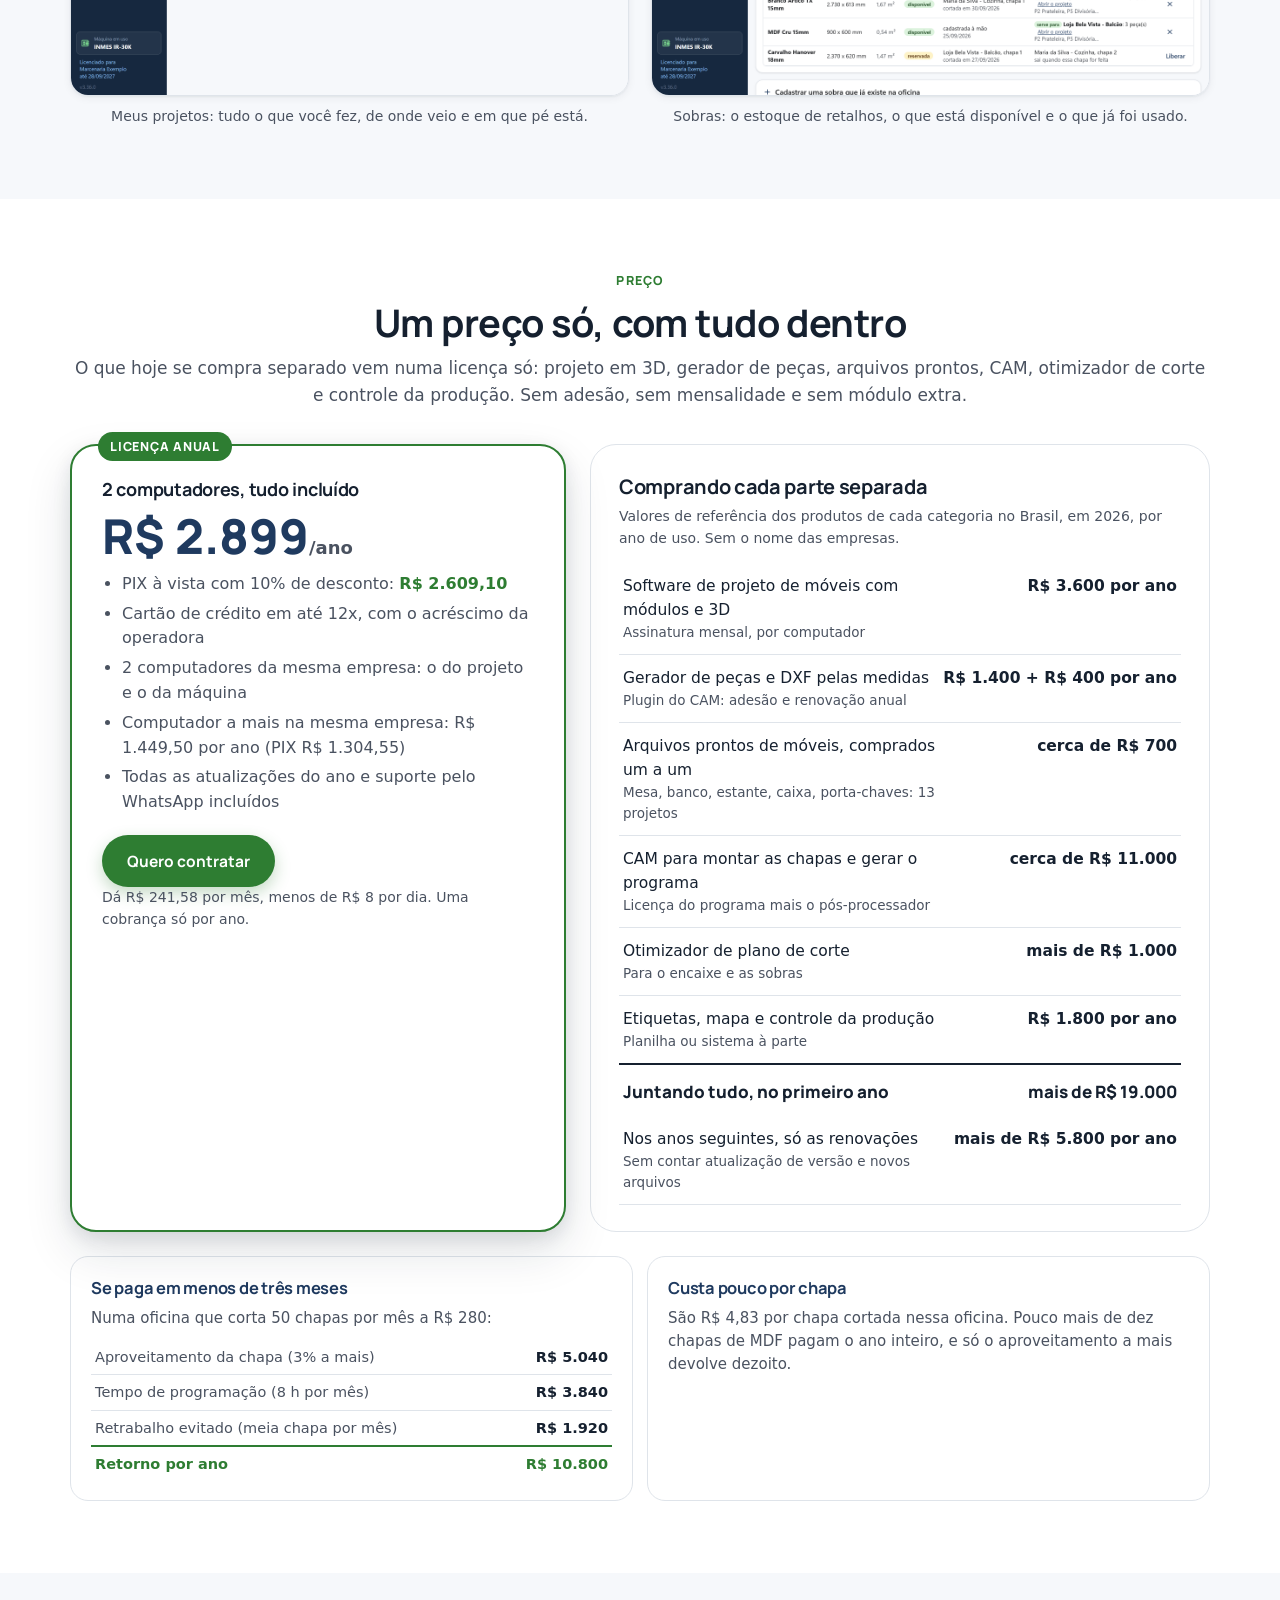
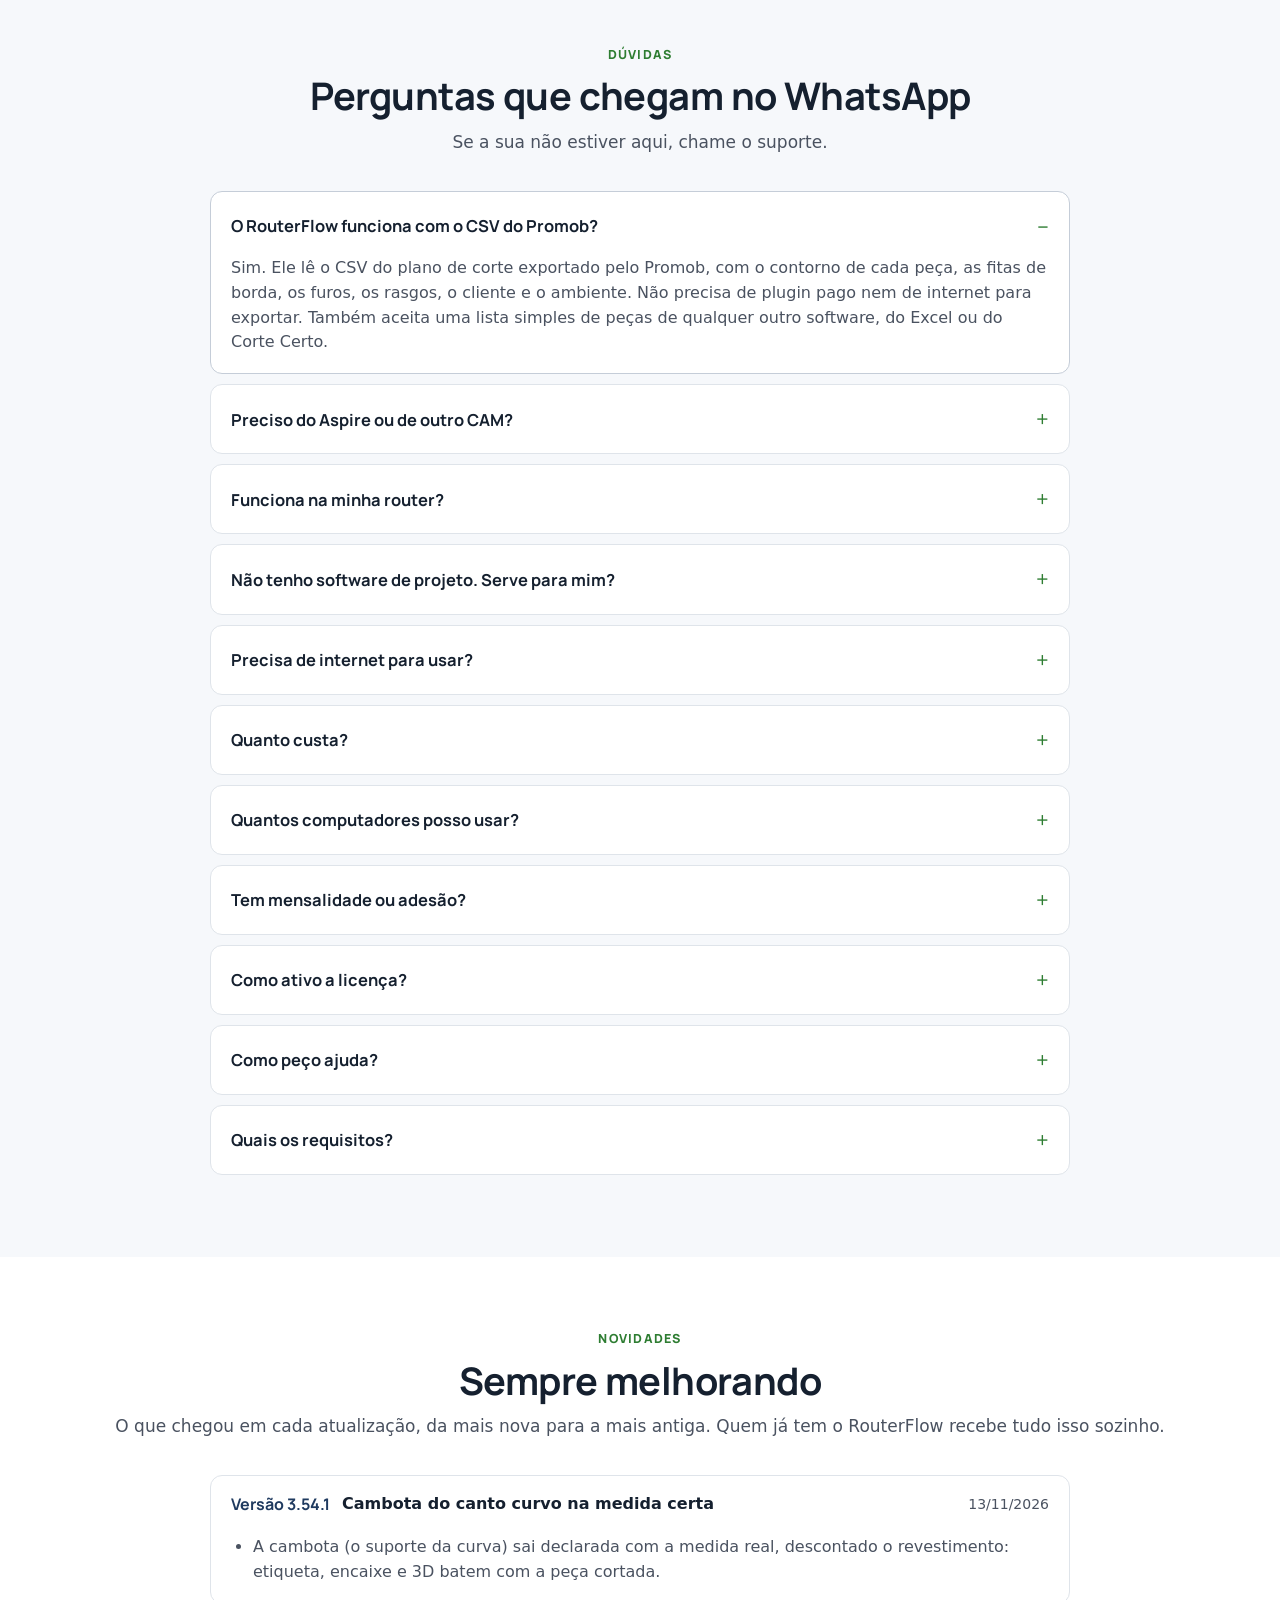
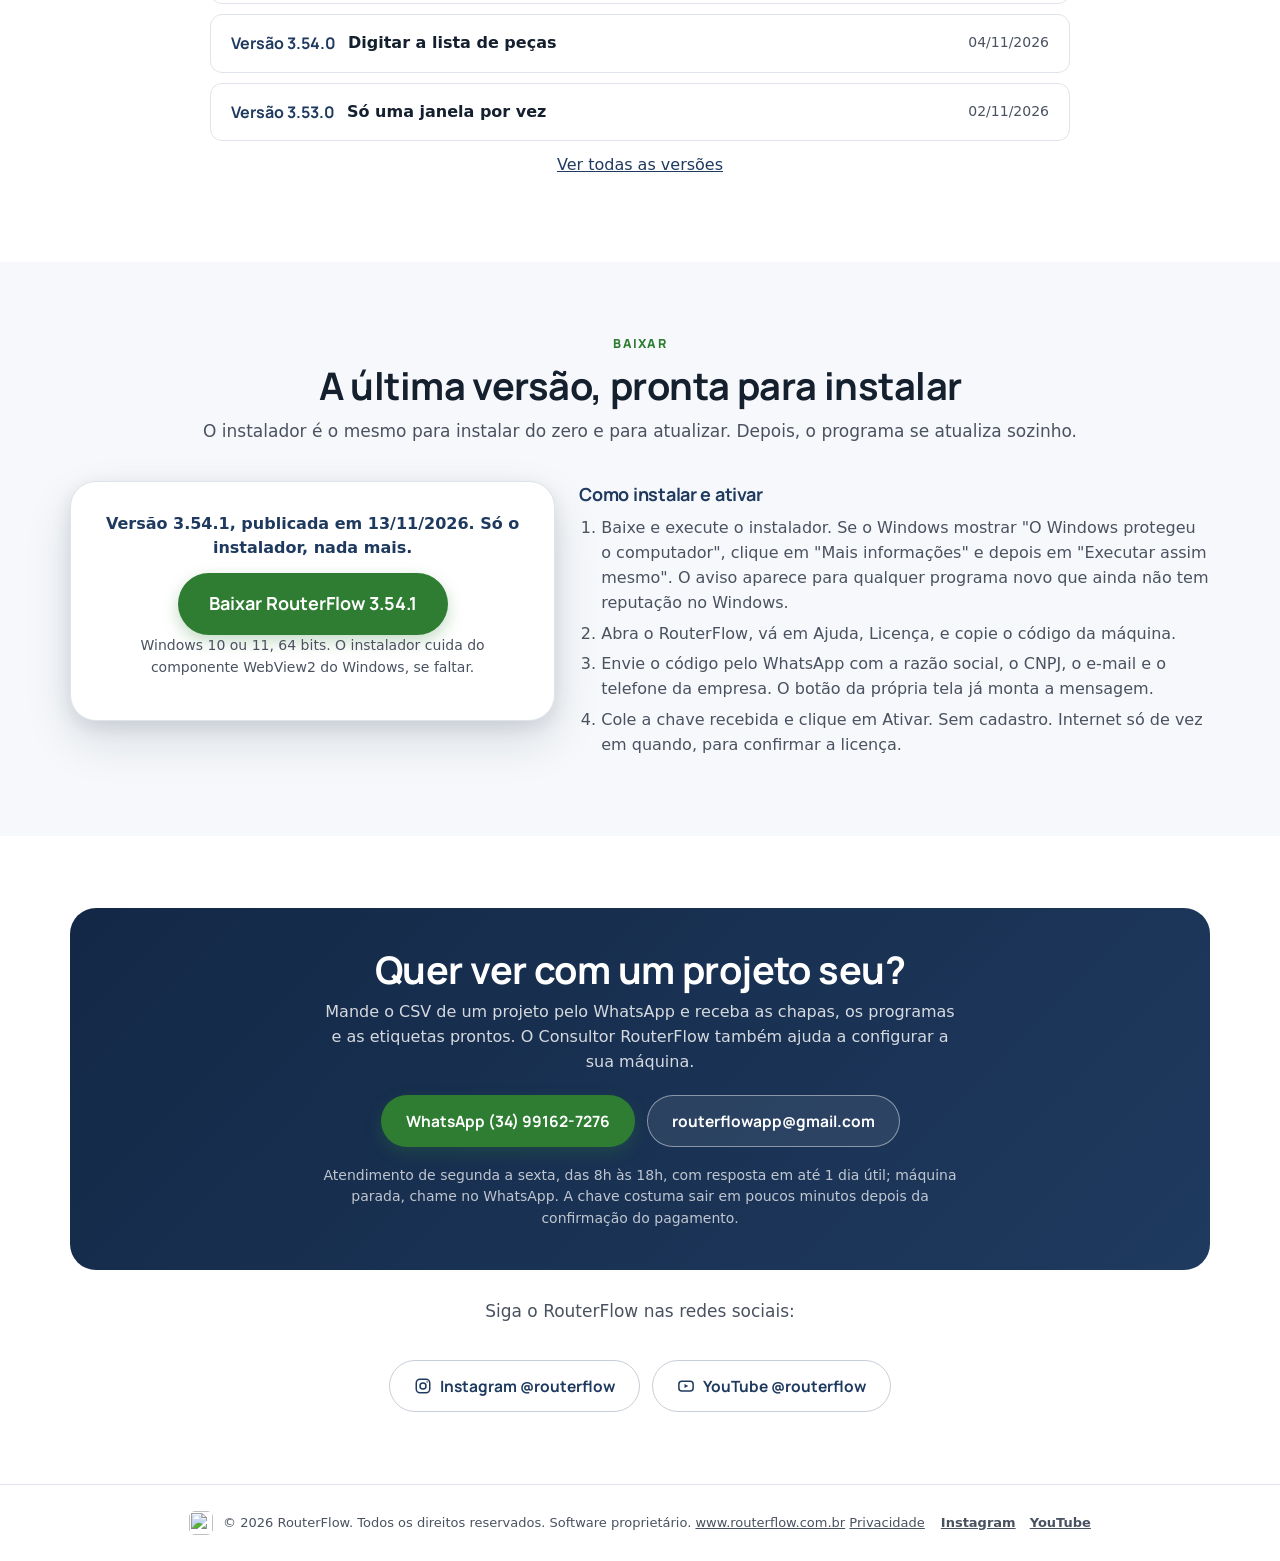
==== commit 2bd310a2: "Quero o teste grátis no topo e aviso de celular para quem chega pelo QR do panfleto" ====
--- a/index.html
+++ b/index.html
@@ -30,7 +30,7 @@
 <link rel="preconnect" href="https://fonts.googleapis.com">
 <link rel="preconnect" href="https://fonts.gstatic.com" crossorigin>
 <link rel="stylesheet" href="https://fonts.googleapis.com/css2?family=Manrope:wght@600;700;800&display=swap">
-<link rel="stylesheet" href="site.css?v=20261026">
+<link rel="stylesheet" href="site.css?v=20261113">
 <script type="application/ld+json">
 {
   "@context": "https://schema.org",
@@ -161,10 +161,15 @@
   <p class="lead">Exporte a lista do seu software de projeto, ou crie as peças e o ambiente aqui mesmo. O RouterFlow monta as chapas, gera o programa pronto para a sua router, confere no simulador e imprime as etiquetas. Tudo com o nome do cliente, em minutos.</p>
   <div class="actions">
     <a class="btn go" href="https://wa.me/5534991627276?text=Ol%C3%A1%2C%20quero%20ver%20o%20RouterFlow%20funcionando%20com%20um%20projeto%20meu" target="_blank" rel="noopener">Ver funcionando com um projeto meu</a>
+    <a class="btn teste" href="https://wa.me/5534991627276?text=Ol%C3%A1%2C%20vim%20pelo%20panfleto%20e%20quero%20o%20teste%20gr%C3%A1tis%20do%20RouterFlow.%20Marcenaria%3A%20____%20.%20C%C3%B3digo%20da%20m%C3%A1quina%3A%20RF-" target="_blank" rel="noopener">Quero o teste grátis</a>
     <a class="btn ghost" href="#baixar">Baixar o instalador</a>
   </div>
   <p class="fine">Mande o CSV de um projeto seu pelo WhatsApp e receba as chapas e os programas prontos. Windows 10 ou 11.</p>
-  <p class="fine">Veio pelo panfleto? <a href="https://wa.me/5534991627276?text=Ol%C3%A1%2C%20vim%20pelo%20panfleto%20e%20quero%20o%20teste%20gr%C3%A1tis%20do%20RouterFlow.%20Marcenaria%3A%20____%20.%20C%C3%B3digo%20da%20m%C3%A1quina%3A%20RF-" target="_blank" rel="noopener" style="color:#fff;text-decoration:underline">Peça seu teste grátis pelo WhatsApp</a>: baixe, instale e mande o código da máquina que aparece no programa.</p>
+  <p class="fine">Veio pelo panfleto? Clique em <b>Quero o teste grátis</b>, baixe, instale e mande o código da máquina que aparece no programa.</p>
+  <div class="cel" role="note">
+    <p><b>Está no celular?</b> O RouterFlow é para Windows. Salve este endereço e baixe no computador da oficina, ou mande o link para você mesmo.</p>
+    <a class="btn ghost" href="https://wa.me/?text=RouterFlow%2C%20baixar%20no%20computador%20da%20oficina%3A%20https%3A%2F%2Fwww.routerflow.com.br" target="_blank" rel="noopener">Enviar o link para mim</a>
+  </div>
   <div class="hero-pills">
     <span>Nesting por material</span><span>Programa .nc por chapa</span><span>Simulador 3D com veredito</span><span>Gerador com 68 modelos</span><span>Montador de ambiente</span><span>Etiquetas e produção</span>
   </div>
@@ -401,6 +406,7 @@
       <p class="dl-ver" id="dl-ver">Procurando a versão mais recente...</p>
       <a class="btn go big" id="dl-btn" href="https://github.com/routerflowapp/routerflow-site/releases/latest" target="_blank" rel="noopener">Baixar o instalador (.exe)</a>
       <p class="fine" id="dl-info">Windows 10 ou 11, 64 bits. O instalador cuida do componente WebView2 do Windows, se faltar.</p>
+      <p class="fine cel"><b>No celular?</b> Baixe no computador: o arquivo é para Windows. Toque em <a href="https://wa.me/?text=RouterFlow%2C%20baixar%20no%20computador%20da%20oficina%3A%20https%3A%2F%2Fwww.routerflow.com.br" target="_blank" rel="noopener">Enviar o link para mim</a> e abra lá.</p>
     </div>
     <div class="dl-steps">
       <h3>Como instalar e ativar</h3>
--- a/site.css
+++ b/site.css
@@ -44,6 +44,14 @@
 .btn.outline:hover { border-color: var(--primary); }
 .btn.ghost { color: #fff; border-color: rgba(255,255,255,.45); background: rgba(255,255,255,.08); }
 .btn.ghost:hover { background: rgba(255,255,255,.16); }
+.btn.teste { background: #fff; color: var(--primary); box-shadow: 0 6px 16px rgba(0,0,0,.18); }
+.btn.teste:hover { background: #eef2f7; }
+.cel { display: none; }
+.hero .cel { max-width: 640px; margin: 14px auto 0; padding: 14px 16px; border-radius: 14px; background: rgba(255,255,255,.1); border: 1px solid rgba(255,255,255,.22); text-align: center; }
+.hero .cel p { margin: 0 0 10px; color: rgba(255,255,255,.88); font-size: 14.5px; line-height: 1.45; }
+.hero .cel .btn { font-size: 14.5px; padding: 10px 18px; }
+@media (max-width: 760px), (pointer: coarse) and (max-width: 1100px) { .cel { display: block; } }
+.dl-box .cel a { color: var(--primary); font-weight: 700; }
 .btn svg { flex: none; }
 .btn.big { font-size: 18px; padding: 16px 30px; }
 
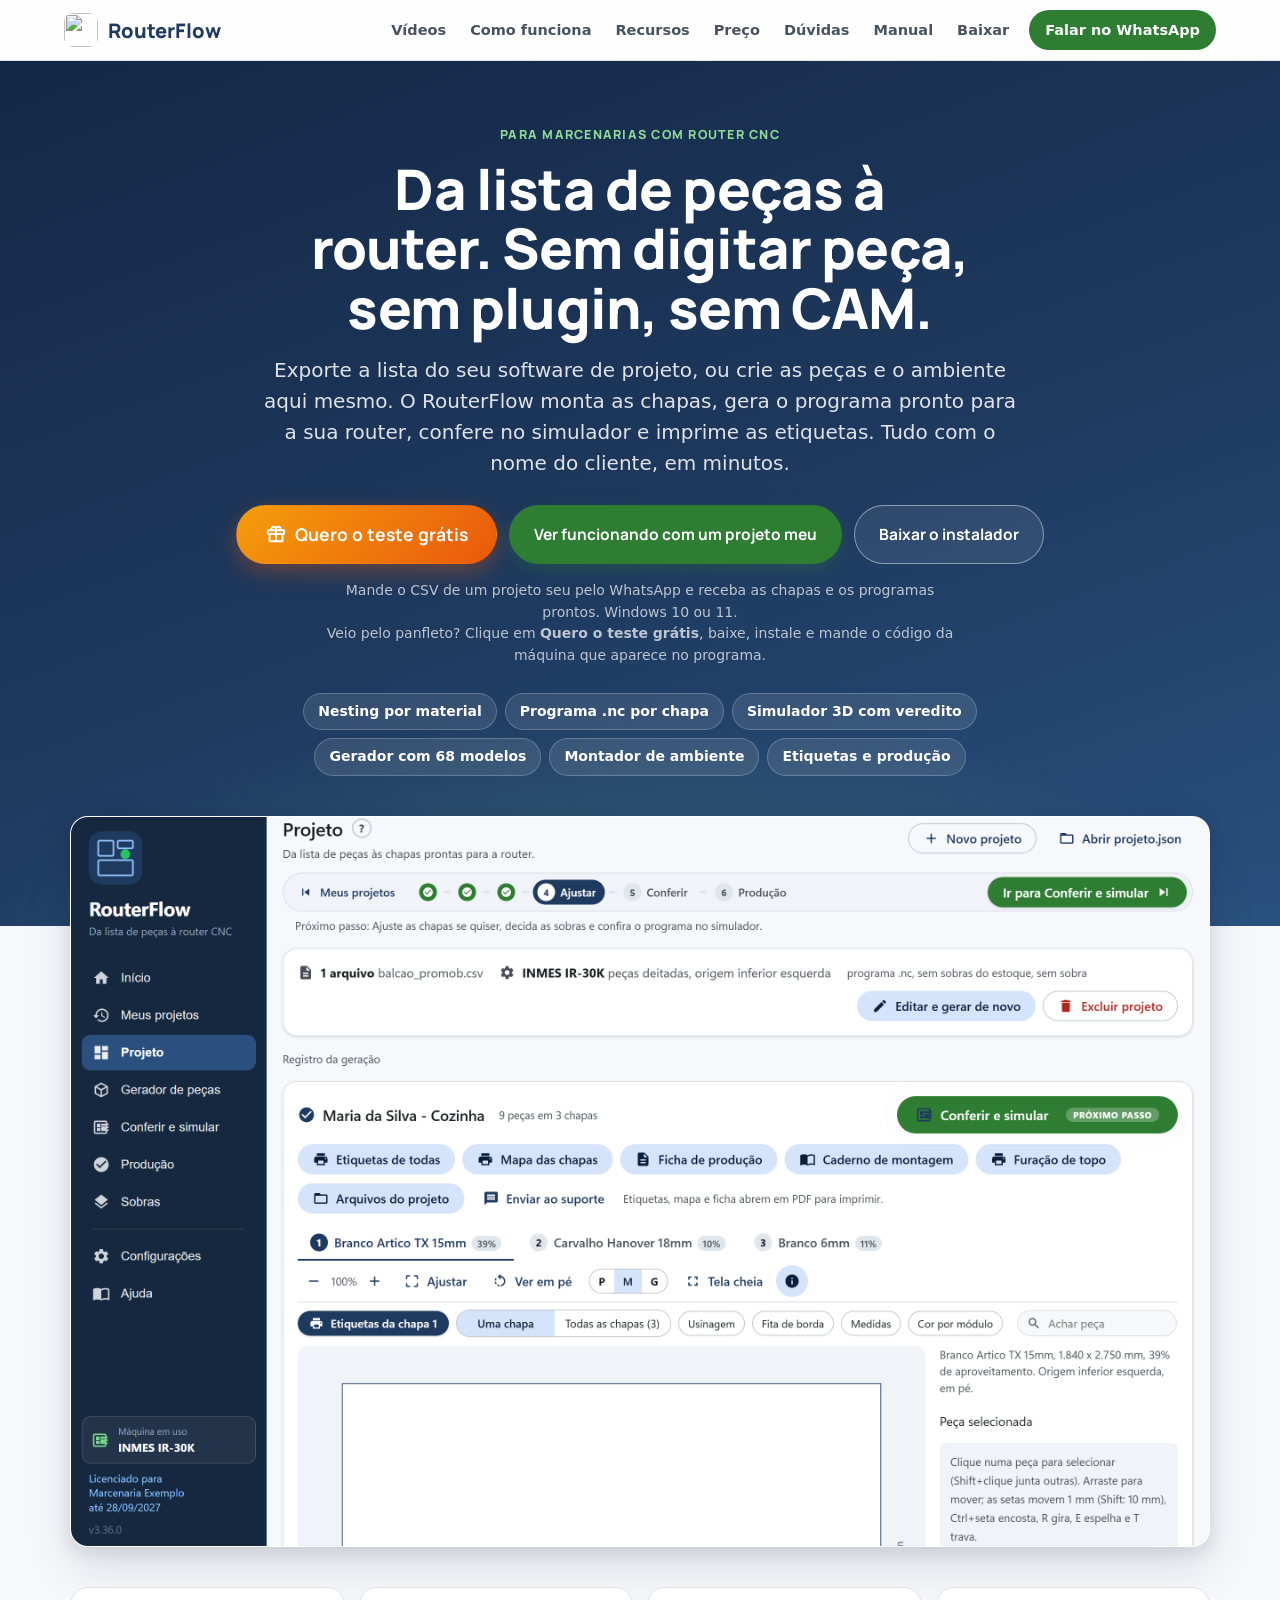
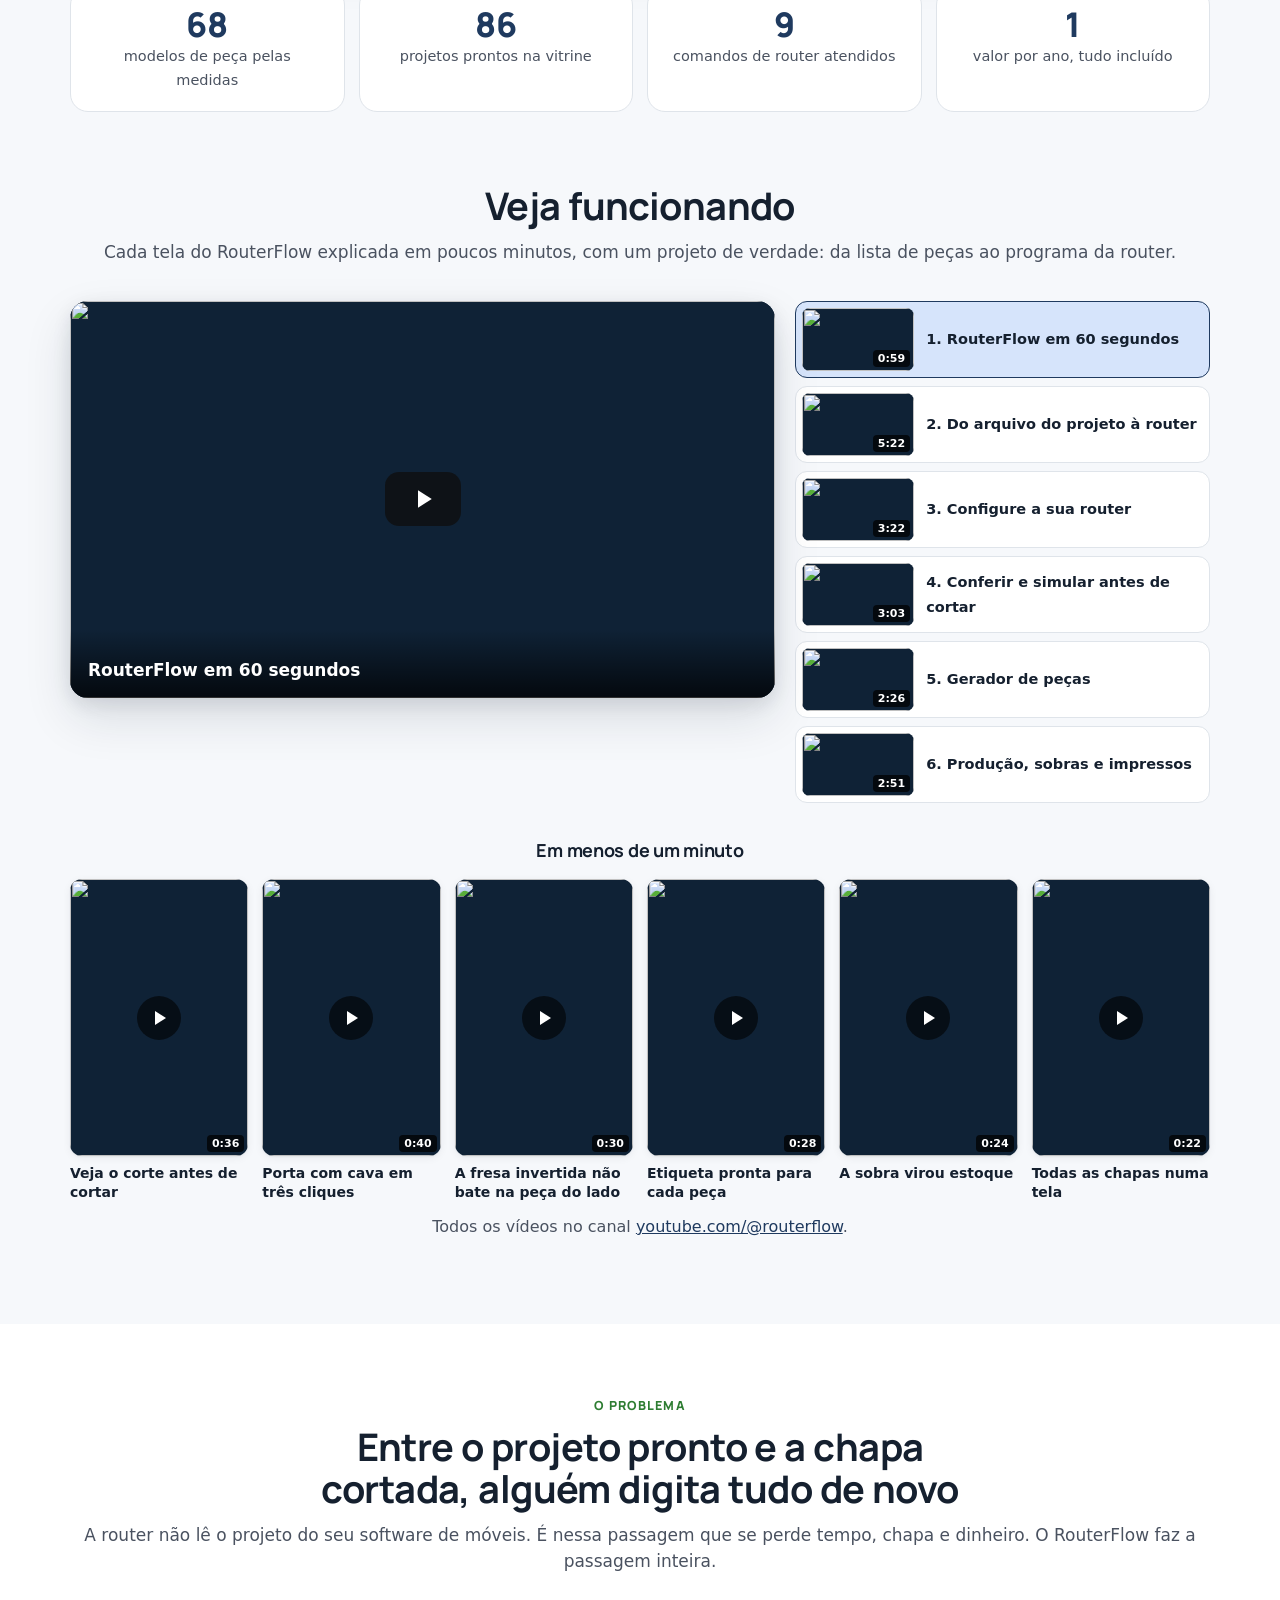
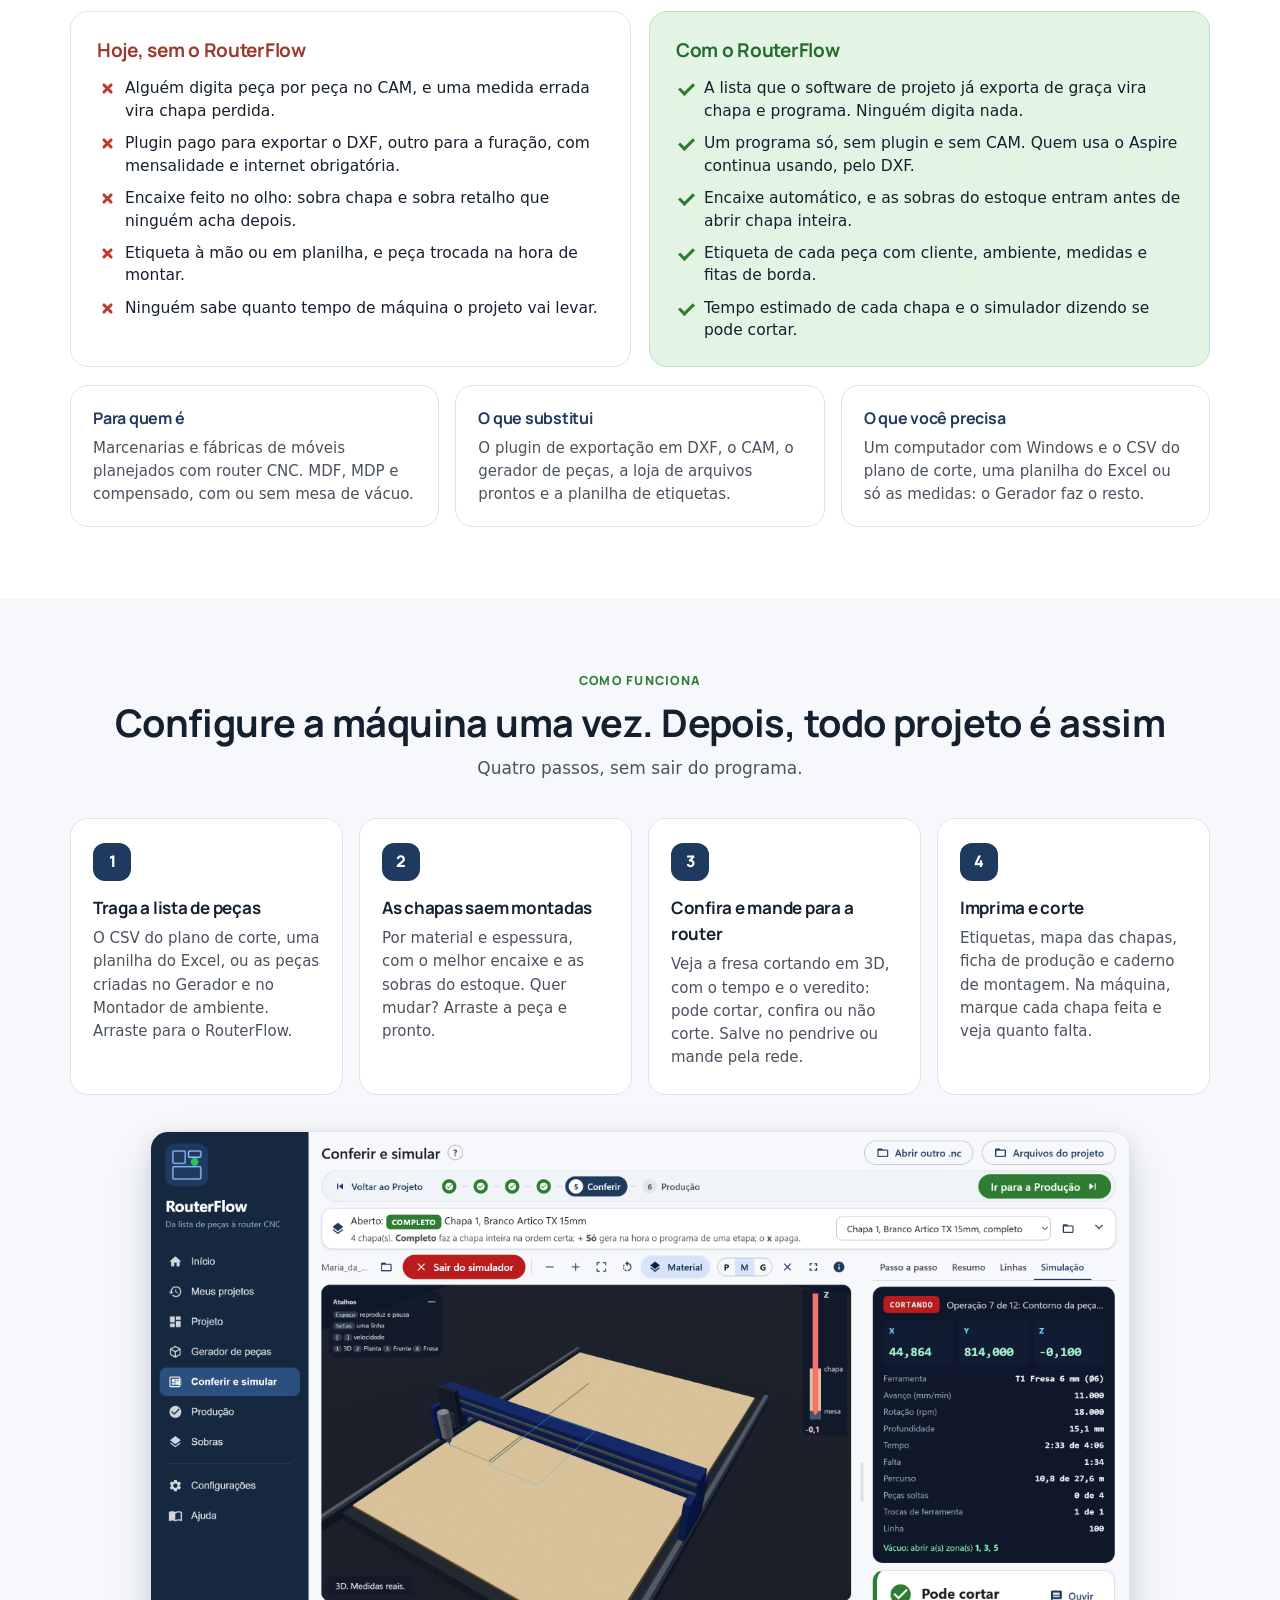
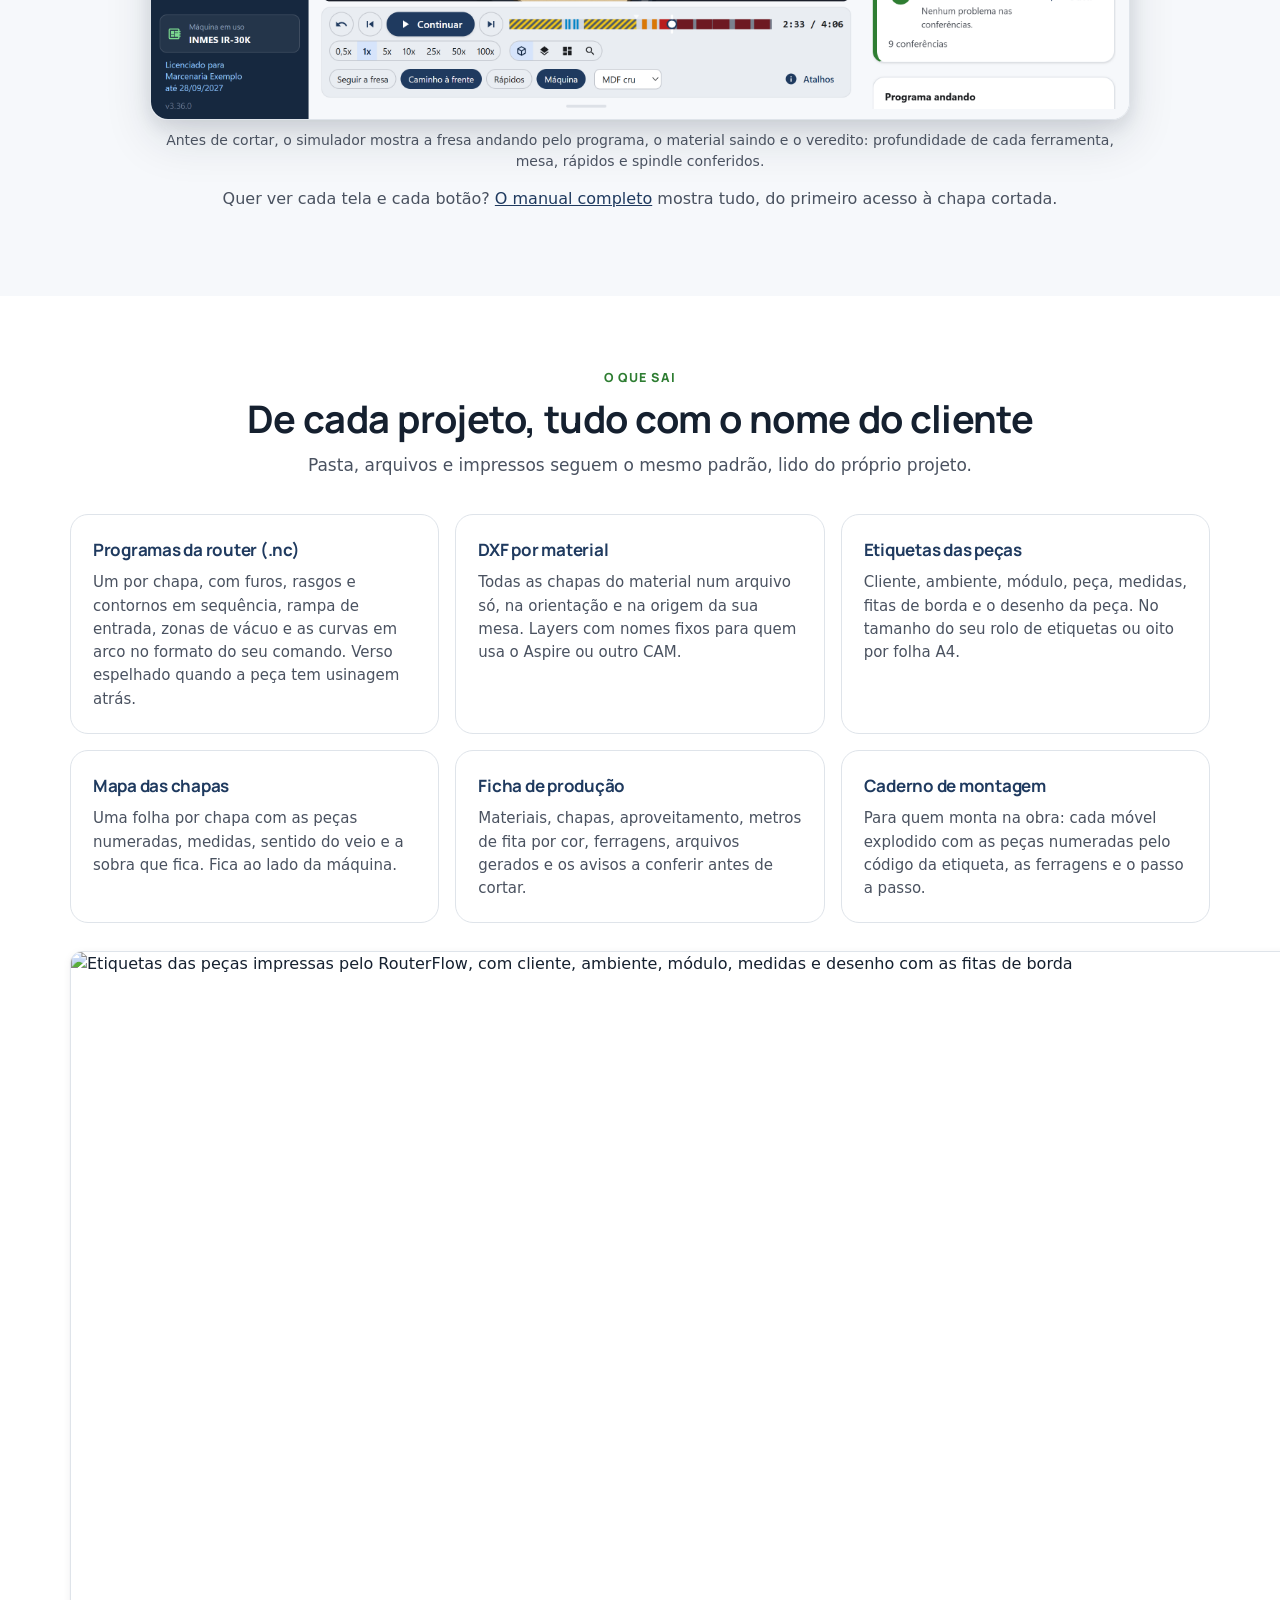
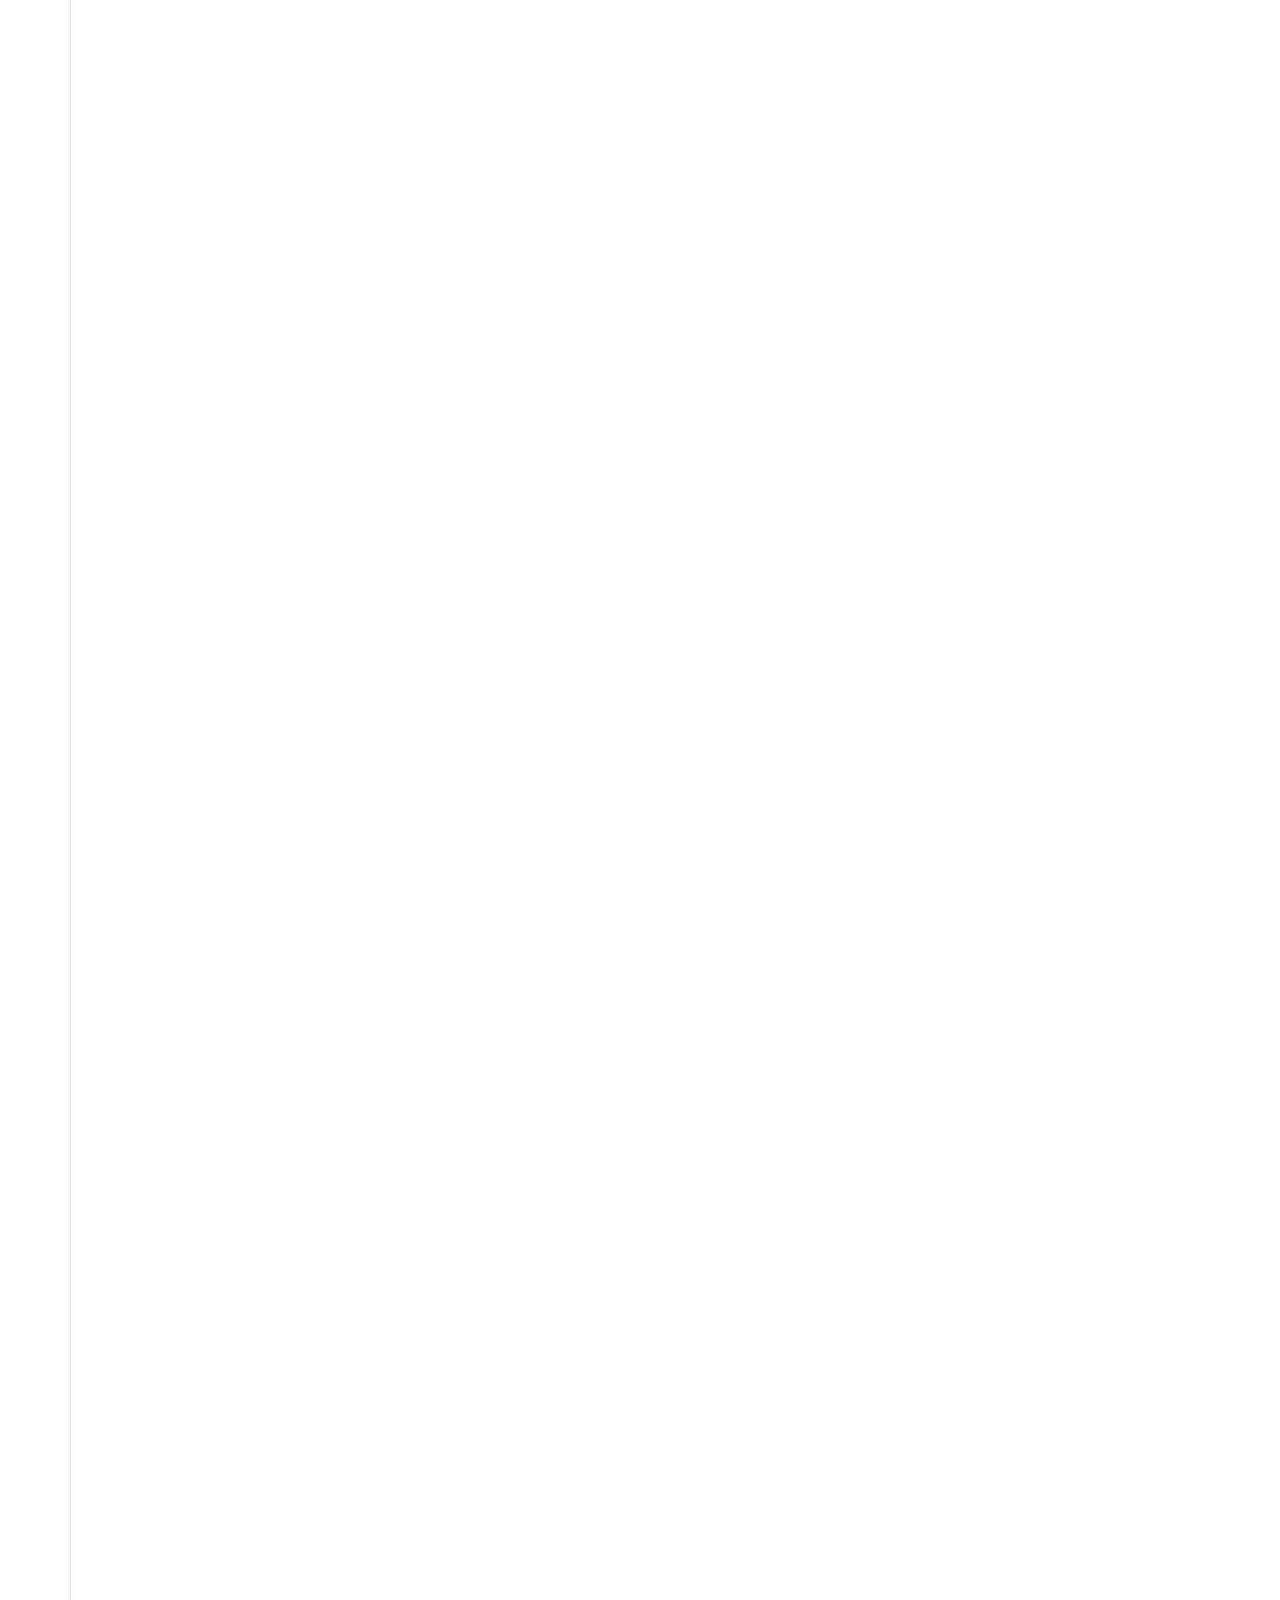
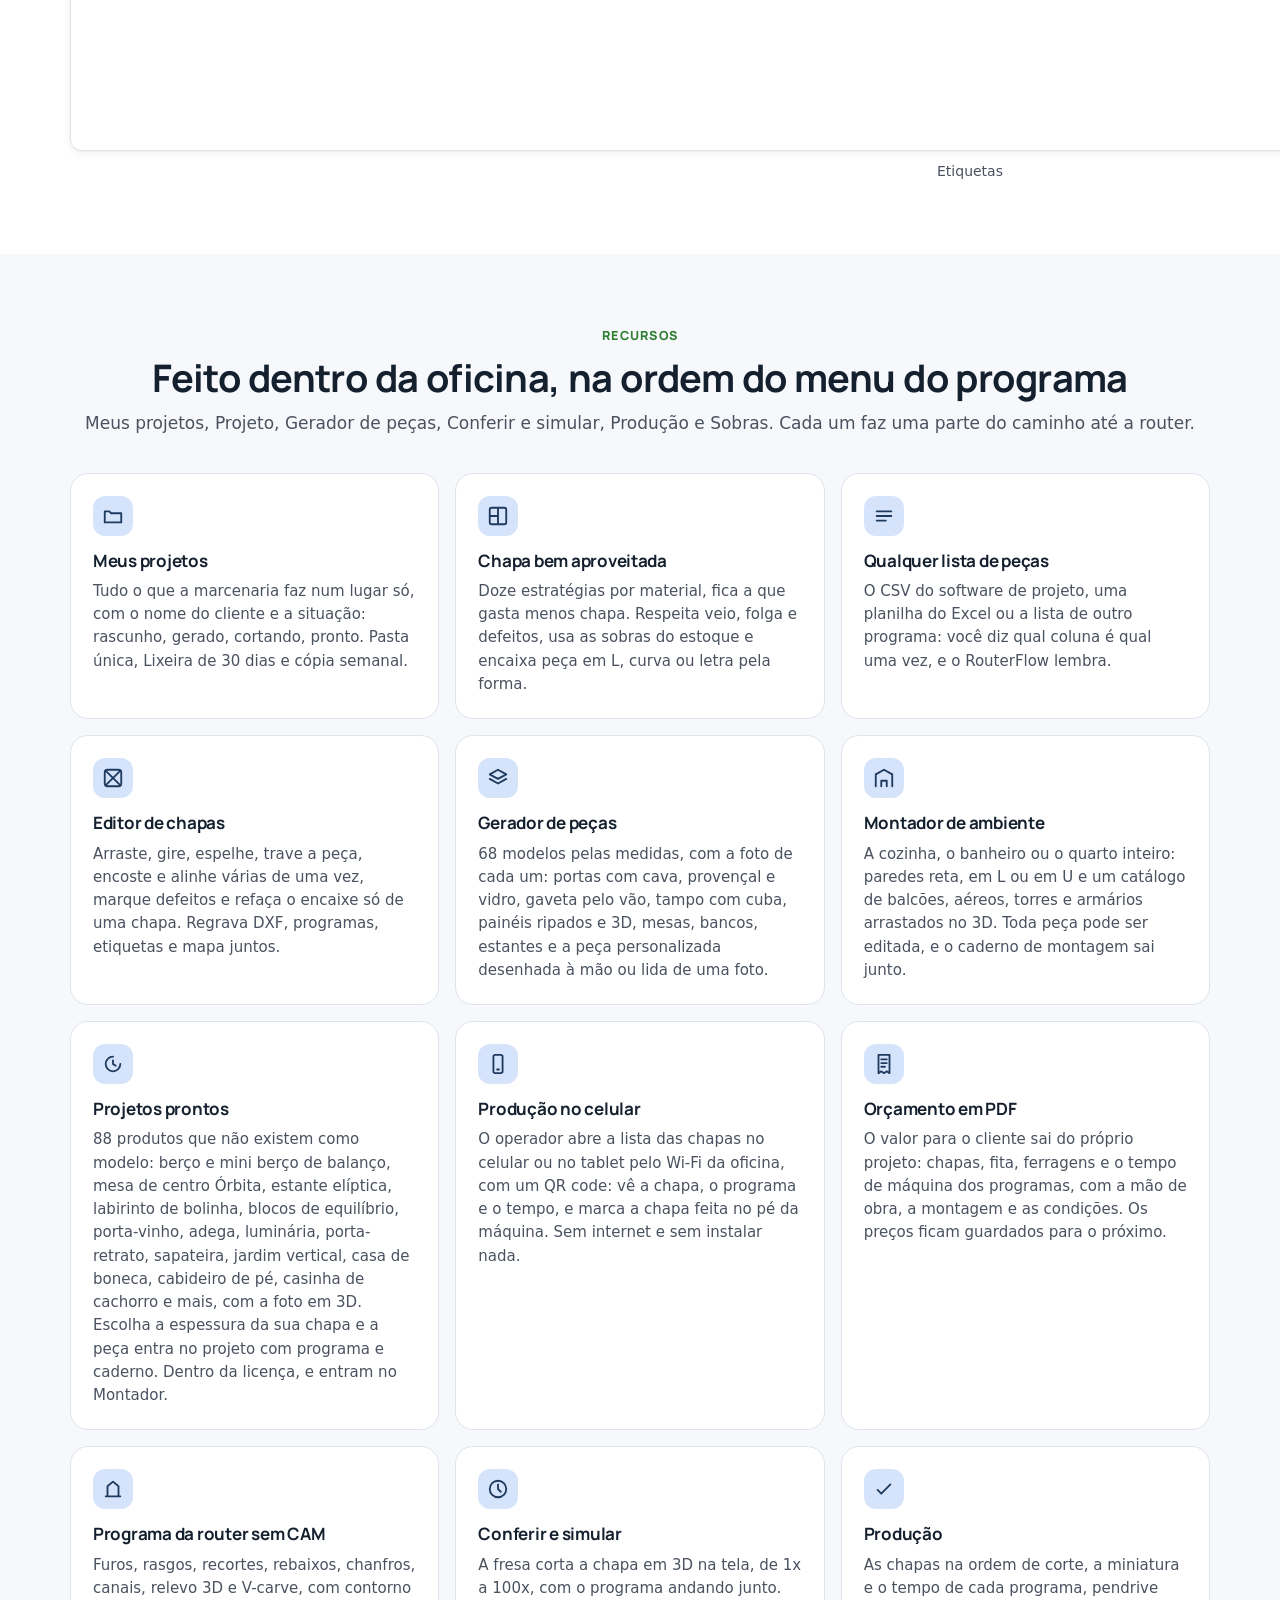
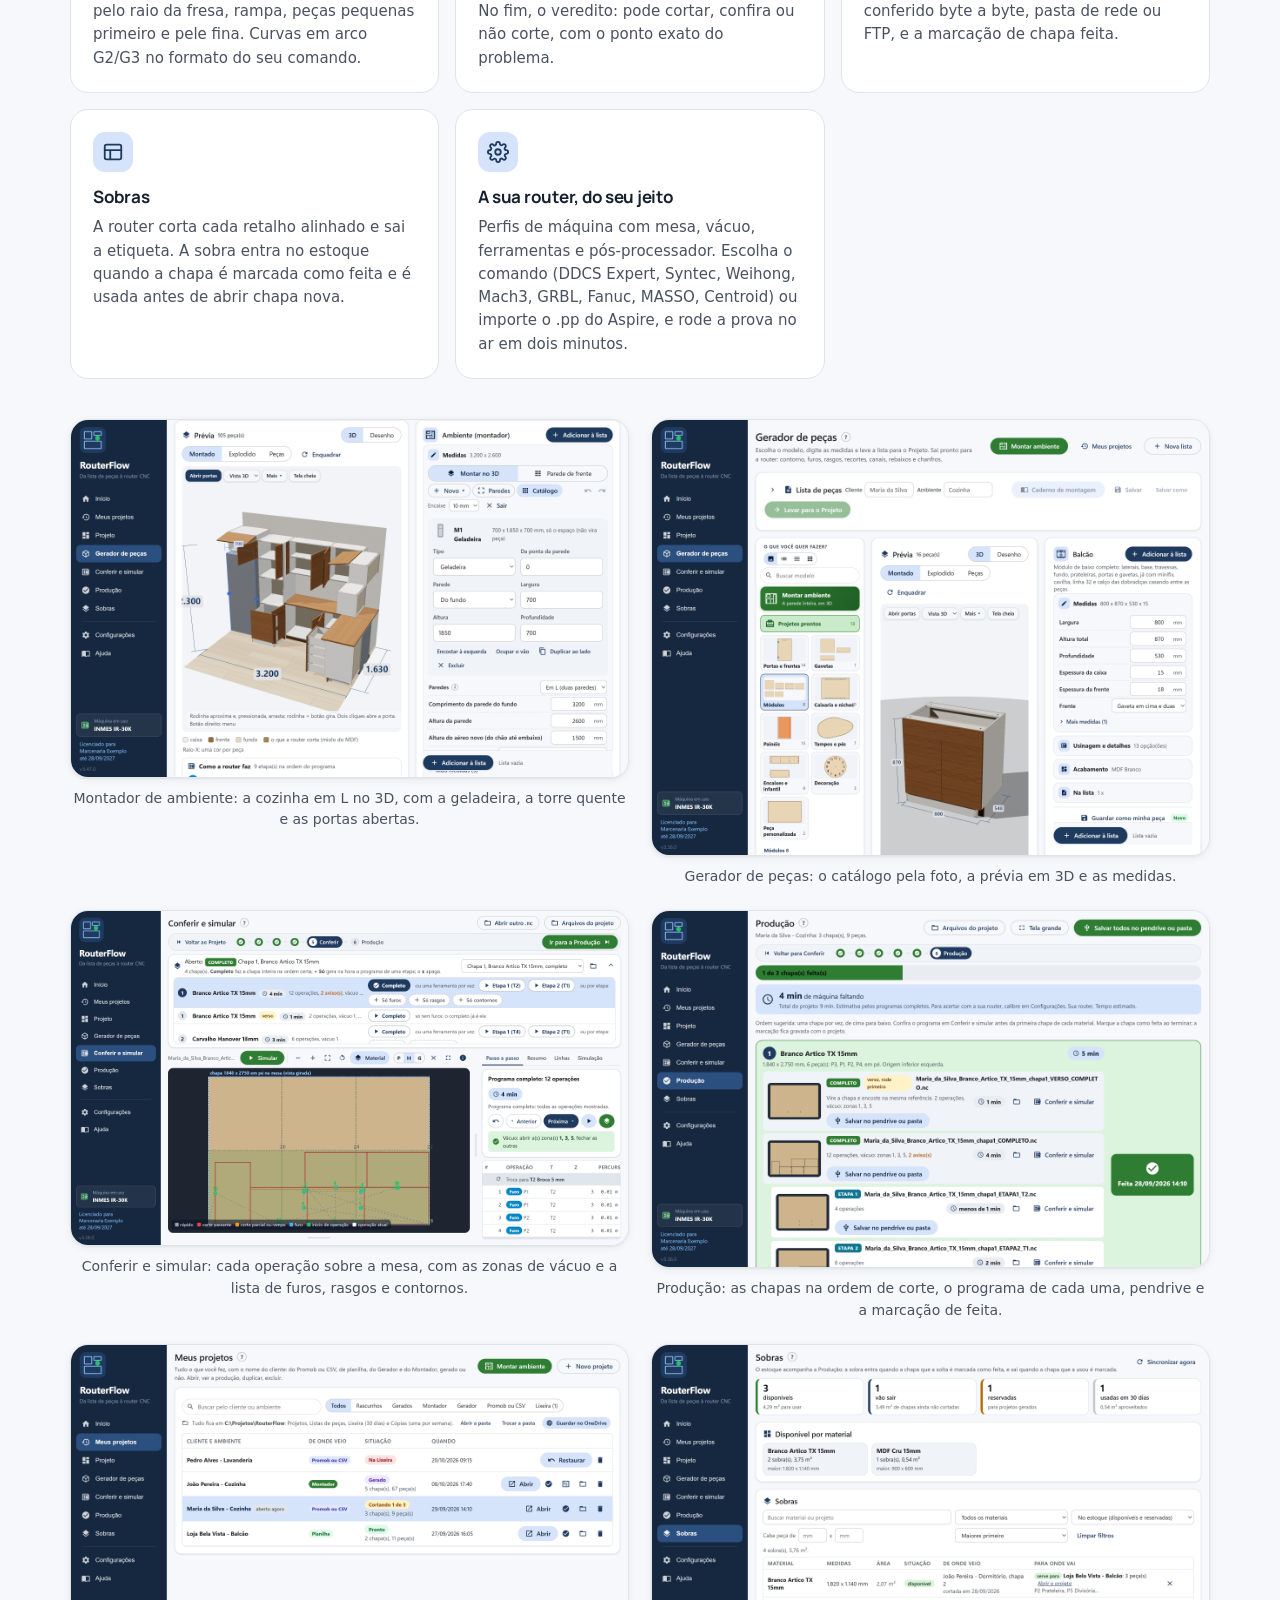
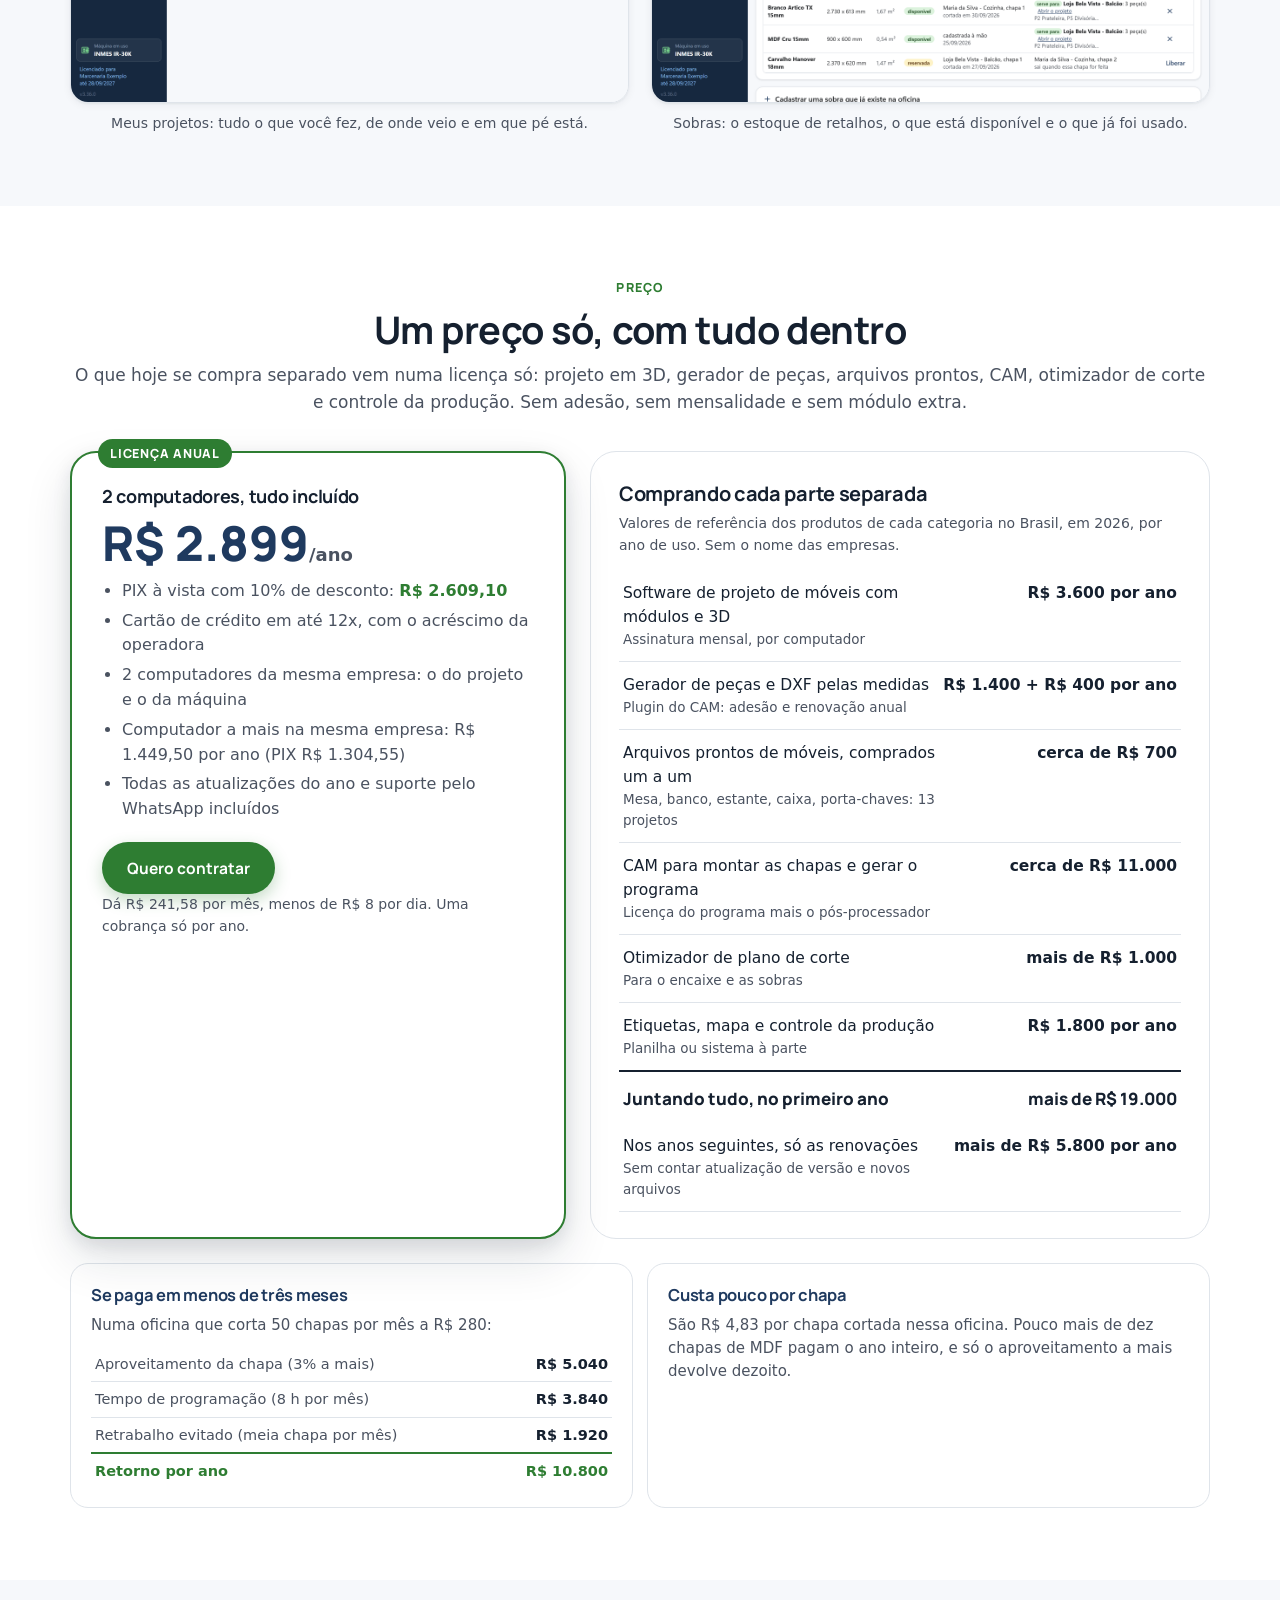
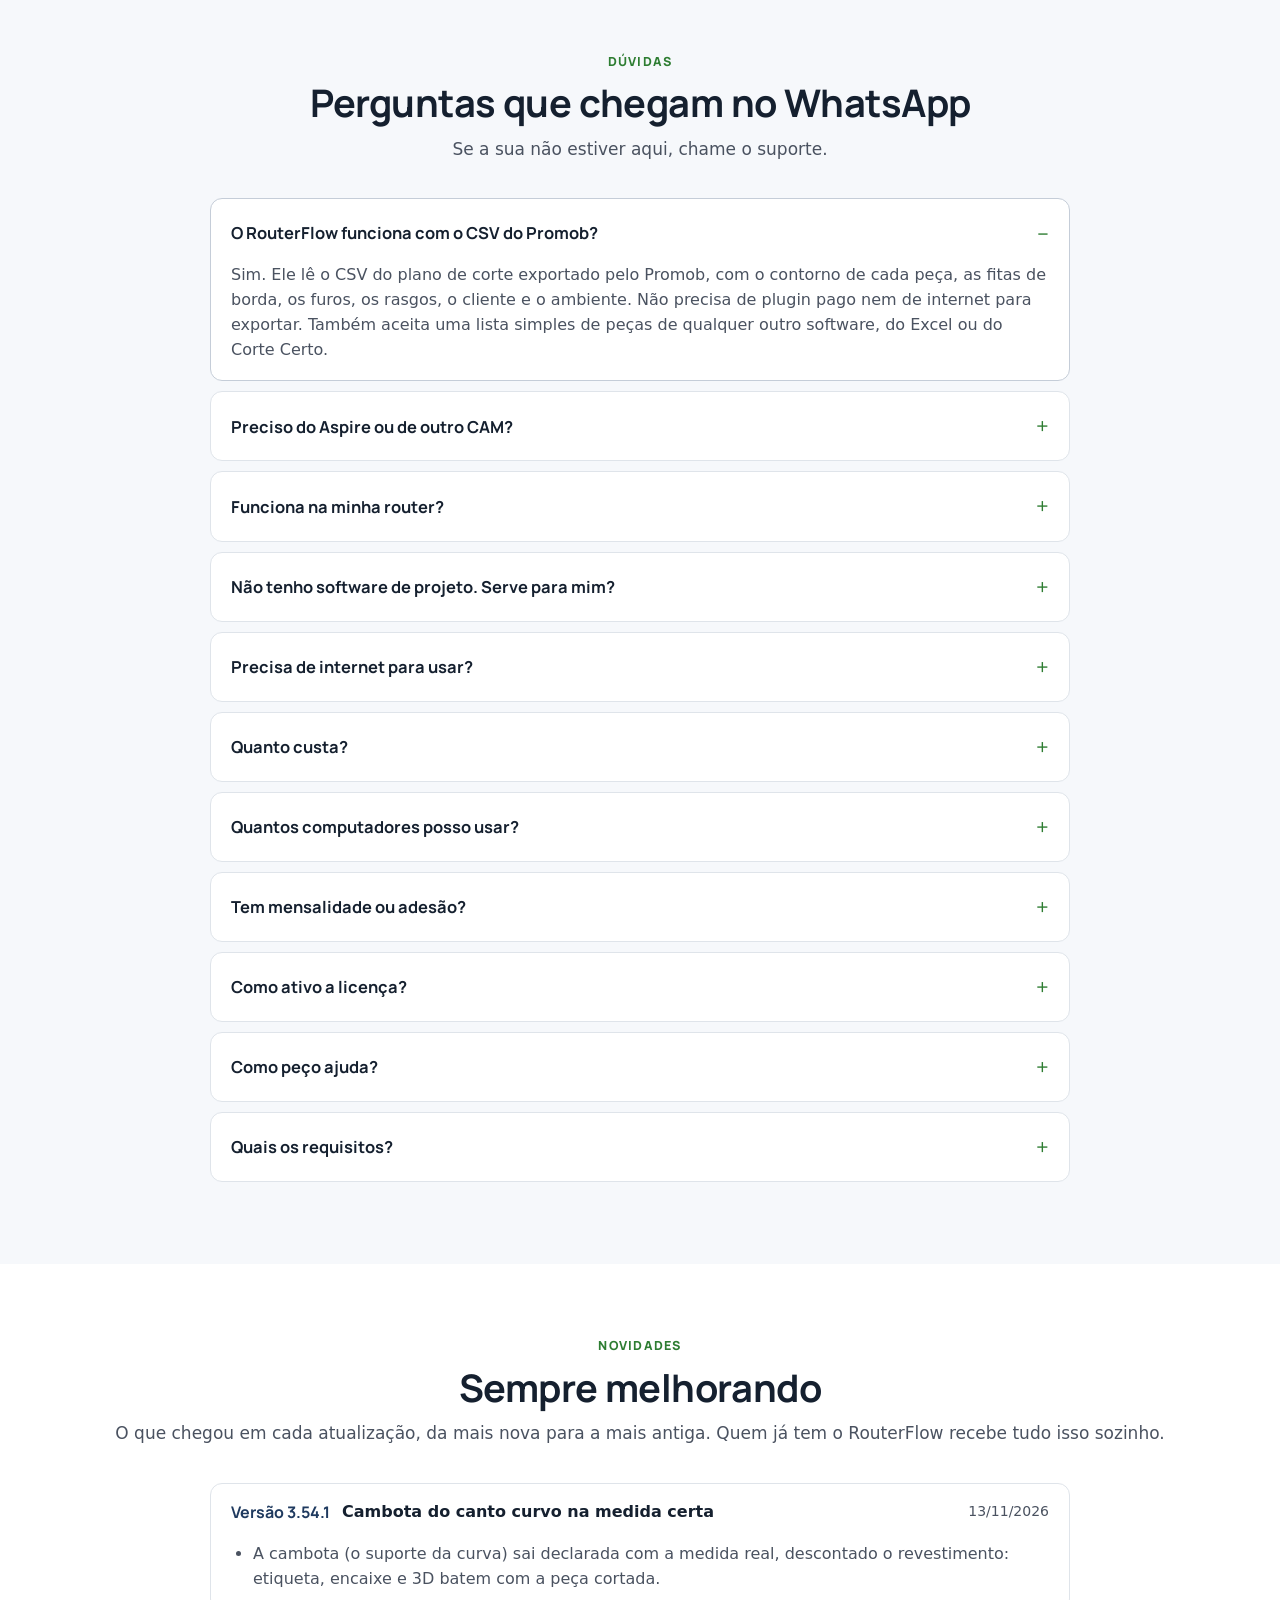
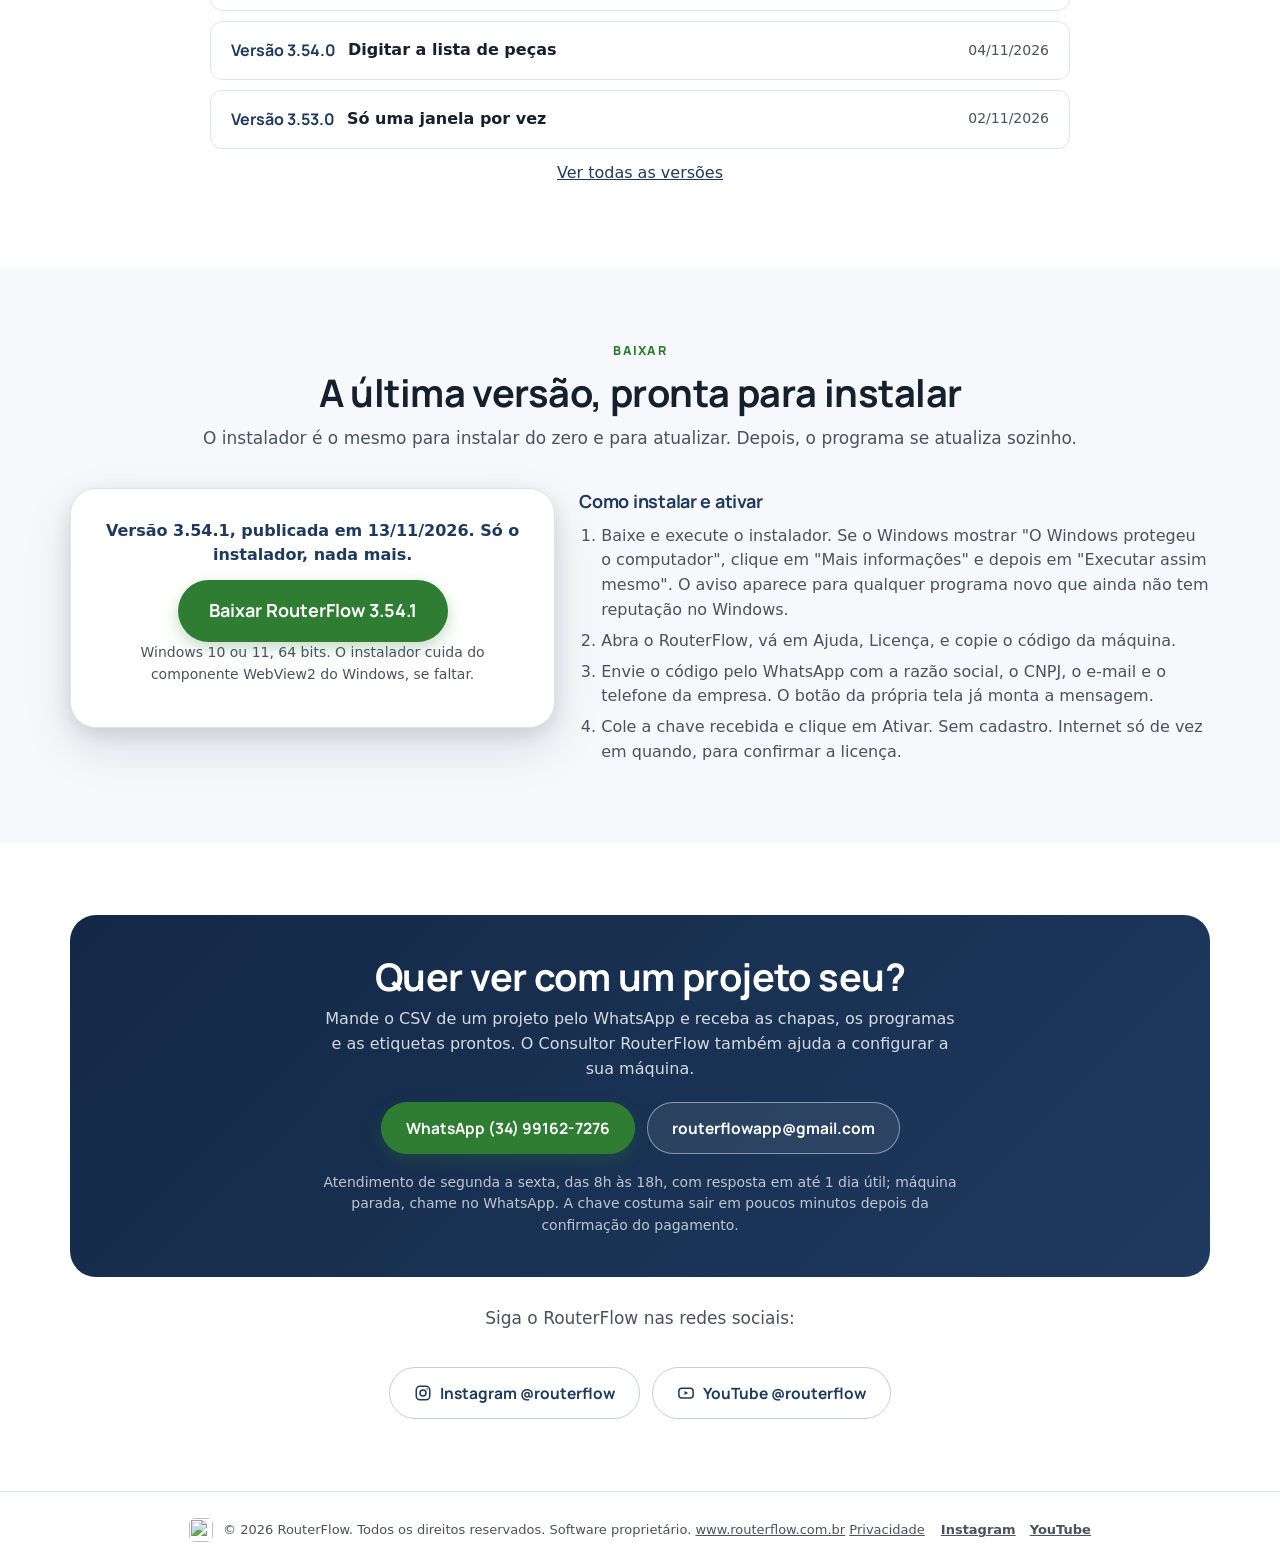
==== commit 6f295336: "Quero o teste grátis em destaque laranja" ====
--- a/index.html
+++ b/index.html
@@ -160,8 +160,8 @@
   <h1 id="h-hero">Da lista de peças à router. Sem digitar peça, sem plugin, sem CAM.</h1>
   <p class="lead">Exporte a lista do seu software de projeto, ou crie as peças e o ambiente aqui mesmo. O RouterFlow monta as chapas, gera o programa pronto para a sua router, confere no simulador e imprime as etiquetas. Tudo com o nome do cliente, em minutos.</p>
   <div class="actions">
+    <a class="btn teste" href="https://wa.me/5534991627276?text=Ol%C3%A1%2C%20vim%20pelo%20panfleto%20e%20quero%20o%20teste%20gr%C3%A1tis%20do%20RouterFlow.%20Marcenaria%3A%20____%20.%20C%C3%B3digo%20da%20m%C3%A1quina%3A%20RF-" target="_blank" rel="noopener"><svg viewBox="0 0 24 24" width="22" height="22" aria-hidden="true" fill="none" stroke="currentColor" stroke-width="2.2" stroke-linecap="round" stroke-linejoin="round"><rect x="3" y="8" width="18" height="4" rx="1"/><path d="M5 12v8h14v-8M12 8v12M7.5 8a2.5 2.5 0 1 1 4.5-1.5C12 8 12 8 12 8M16.5 8a2.5 2.5 0 1 0-4.5-1.5"/></svg>Quero o teste grátis</a>
     <a class="btn go" href="https://wa.me/5534991627276?text=Ol%C3%A1%2C%20quero%20ver%20o%20RouterFlow%20funcionando%20com%20um%20projeto%20meu" target="_blank" rel="noopener">Ver funcionando com um projeto meu</a>
-    <a class="btn teste" href="https://wa.me/5534991627276?text=Ol%C3%A1%2C%20vim%20pelo%20panfleto%20e%20quero%20o%20teste%20gr%C3%A1tis%20do%20RouterFlow.%20Marcenaria%3A%20____%20.%20C%C3%B3digo%20da%20m%C3%A1quina%3A%20RF-" target="_blank" rel="noopener">Quero o teste grátis</a>
     <a class="btn ghost" href="#baixar">Baixar o instalador</a>
   </div>
   <p class="fine">Mande o CSV de um projeto seu pelo WhatsApp e receba as chapas e os programas prontos. Windows 10 ou 11.</p>
--- a/site.css
+++ b/site.css
@@ -44,8 +44,12 @@
 .btn.outline:hover { border-color: var(--primary); }
 .btn.ghost { color: #fff; border-color: rgba(255,255,255,.45); background: rgba(255,255,255,.08); }
 .btn.ghost:hover { background: rgba(255,255,255,.16); }
-.btn.teste { background: #fff; color: var(--primary); box-shadow: 0 6px 16px rgba(0,0,0,.18); }
-.btn.teste:hover { background: #eef2f7; }
+.btn.teste { background: linear-gradient(135deg, #f59e0b, #ea580c); color: #fff; font-size: 17.5px; padding: 15px 28px; box-shadow: 0 0 0 0 rgba(245,158,11,.55), 0 8px 22px rgba(234,88,12,.35); animation: teste-pulsa 2.2s ease-out infinite; }
+.btn.teste:hover { background: linear-gradient(135deg, #fbbf24, #f97316); transform: translateY(-1px); }
+.btn.teste svg { flex: none; }
+@keyframes teste-pulsa { 0% { box-shadow: 0 0 0 0 rgba(245,158,11,.55), 0 8px 22px rgba(234,88,12,.35); } 70% { box-shadow: 0 0 0 14px rgba(245,158,11,0), 0 8px 22px rgba(234,88,12,.35); } 100% { box-shadow: 0 0 0 0 rgba(245,158,11,0), 0 8px 22px rgba(234,88,12,.35); } }
+@media (prefers-reduced-motion: reduce) { .btn.teste { animation: none; } }
+@media (max-width: 760px) { .hero .actions .btn.teste { width: 100%; max-width: 360px; font-size: 18px; } }
 .cel { display: none; }
 .hero .cel { max-width: 640px; margin: 14px auto 0; padding: 14px 16px; border-radius: 14px; background: rgba(255,255,255,.1); border: 1px solid rgba(255,255,255,.22); text-align: center; }
 .hero .cel p { margin: 0 0 10px; color: rgba(255,255,255,.88); font-size: 14.5px; line-height: 1.45; }
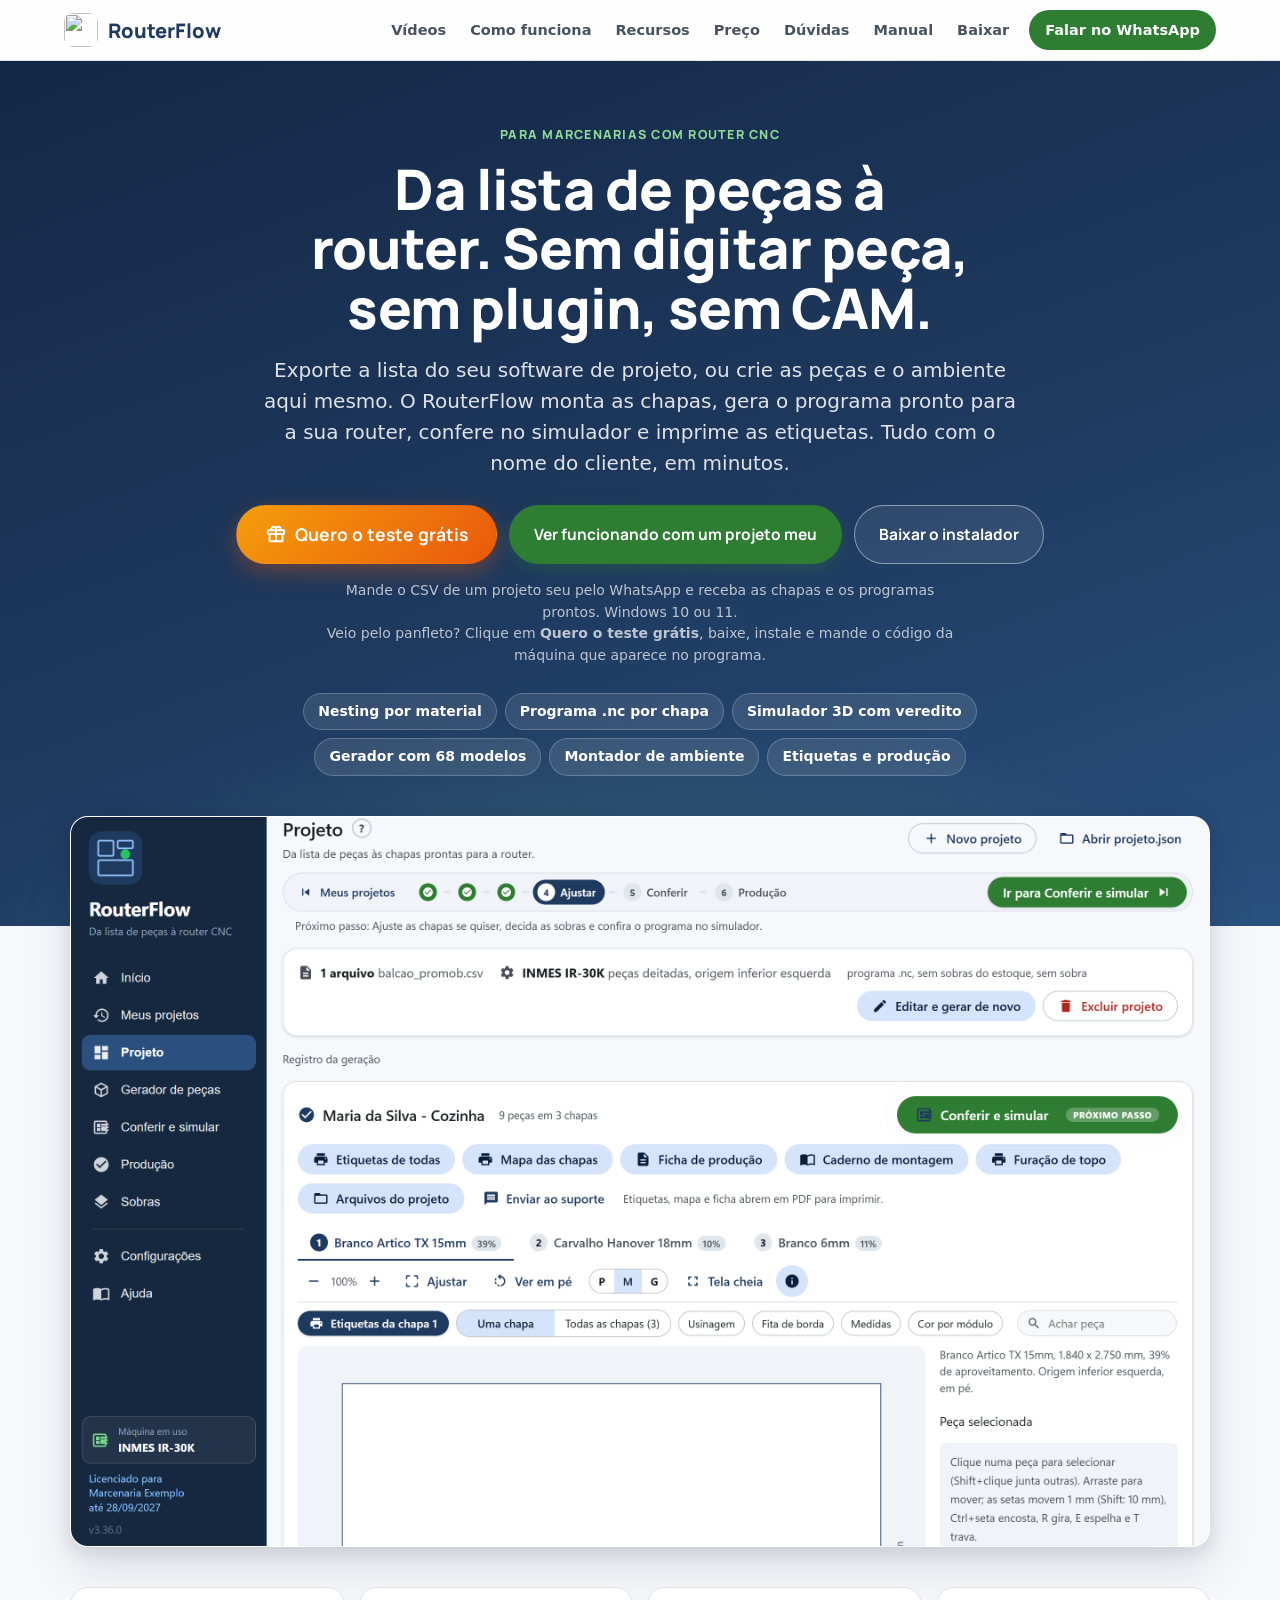
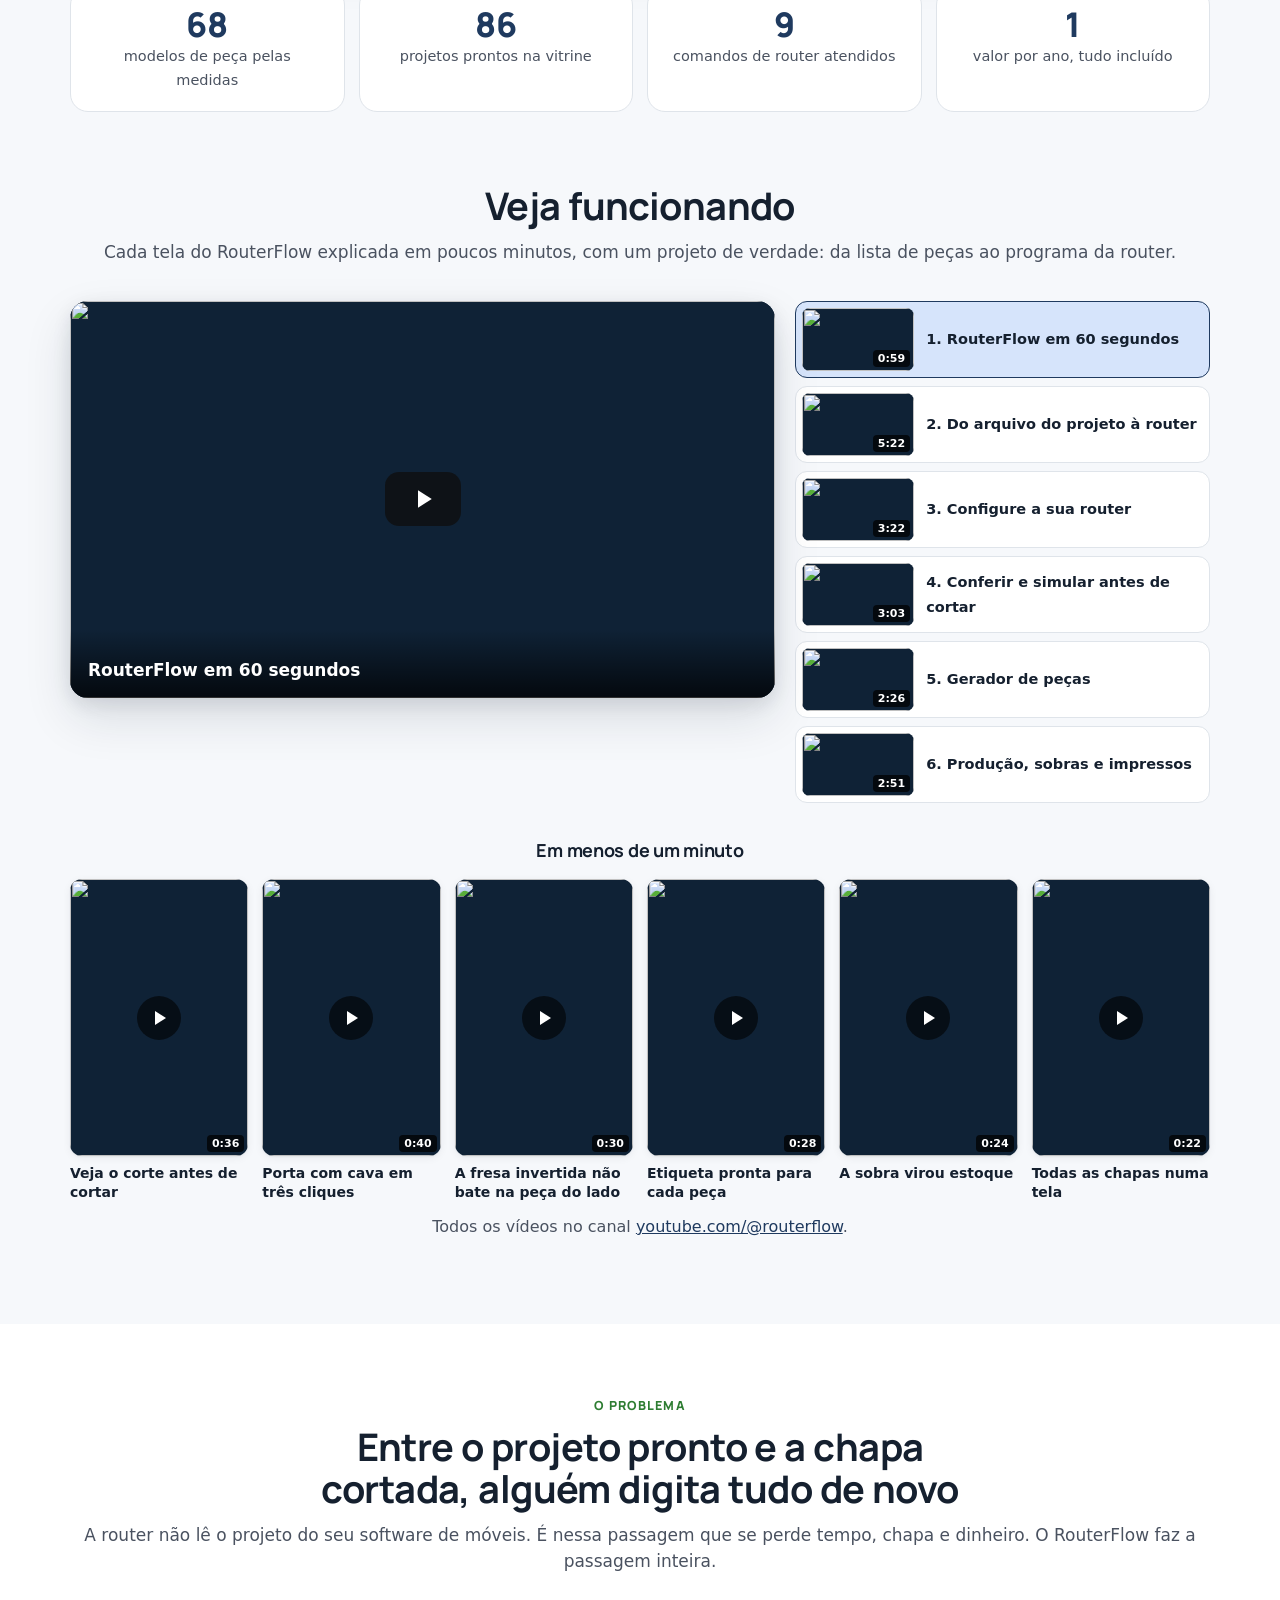
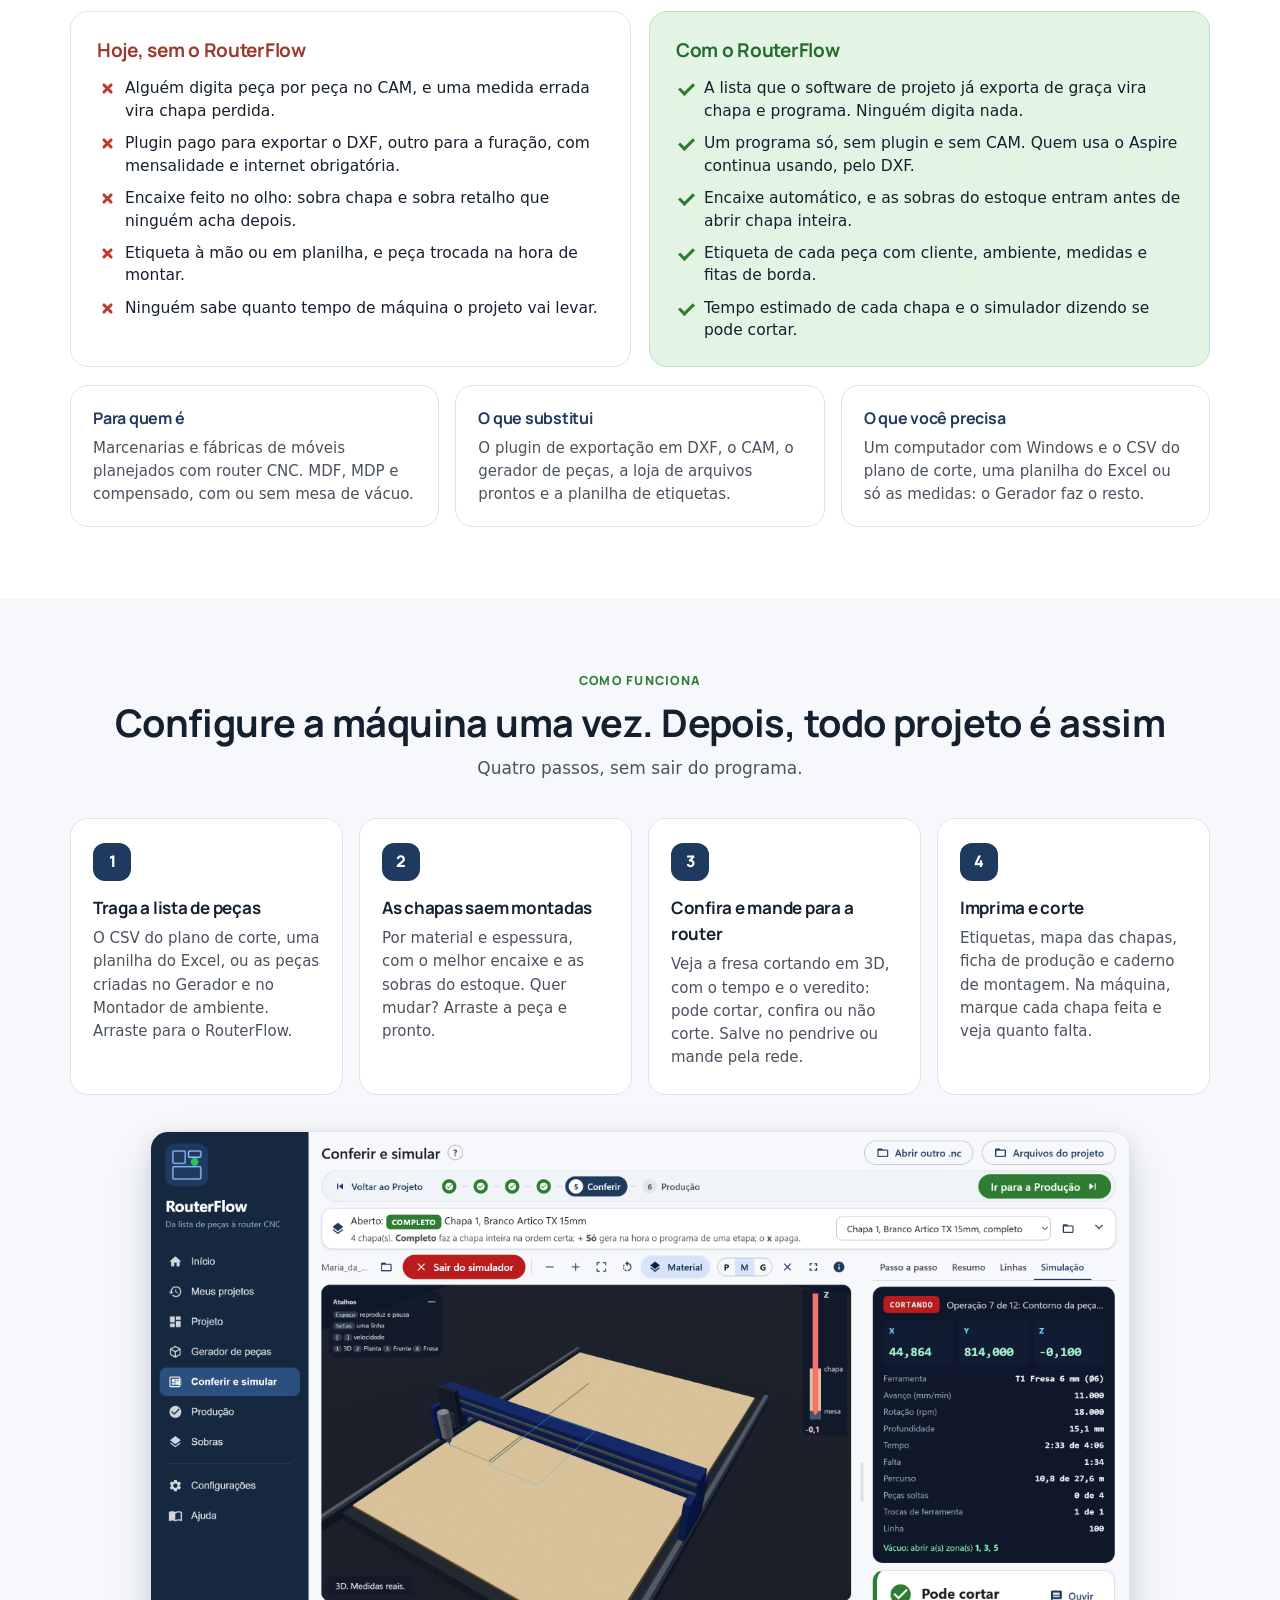
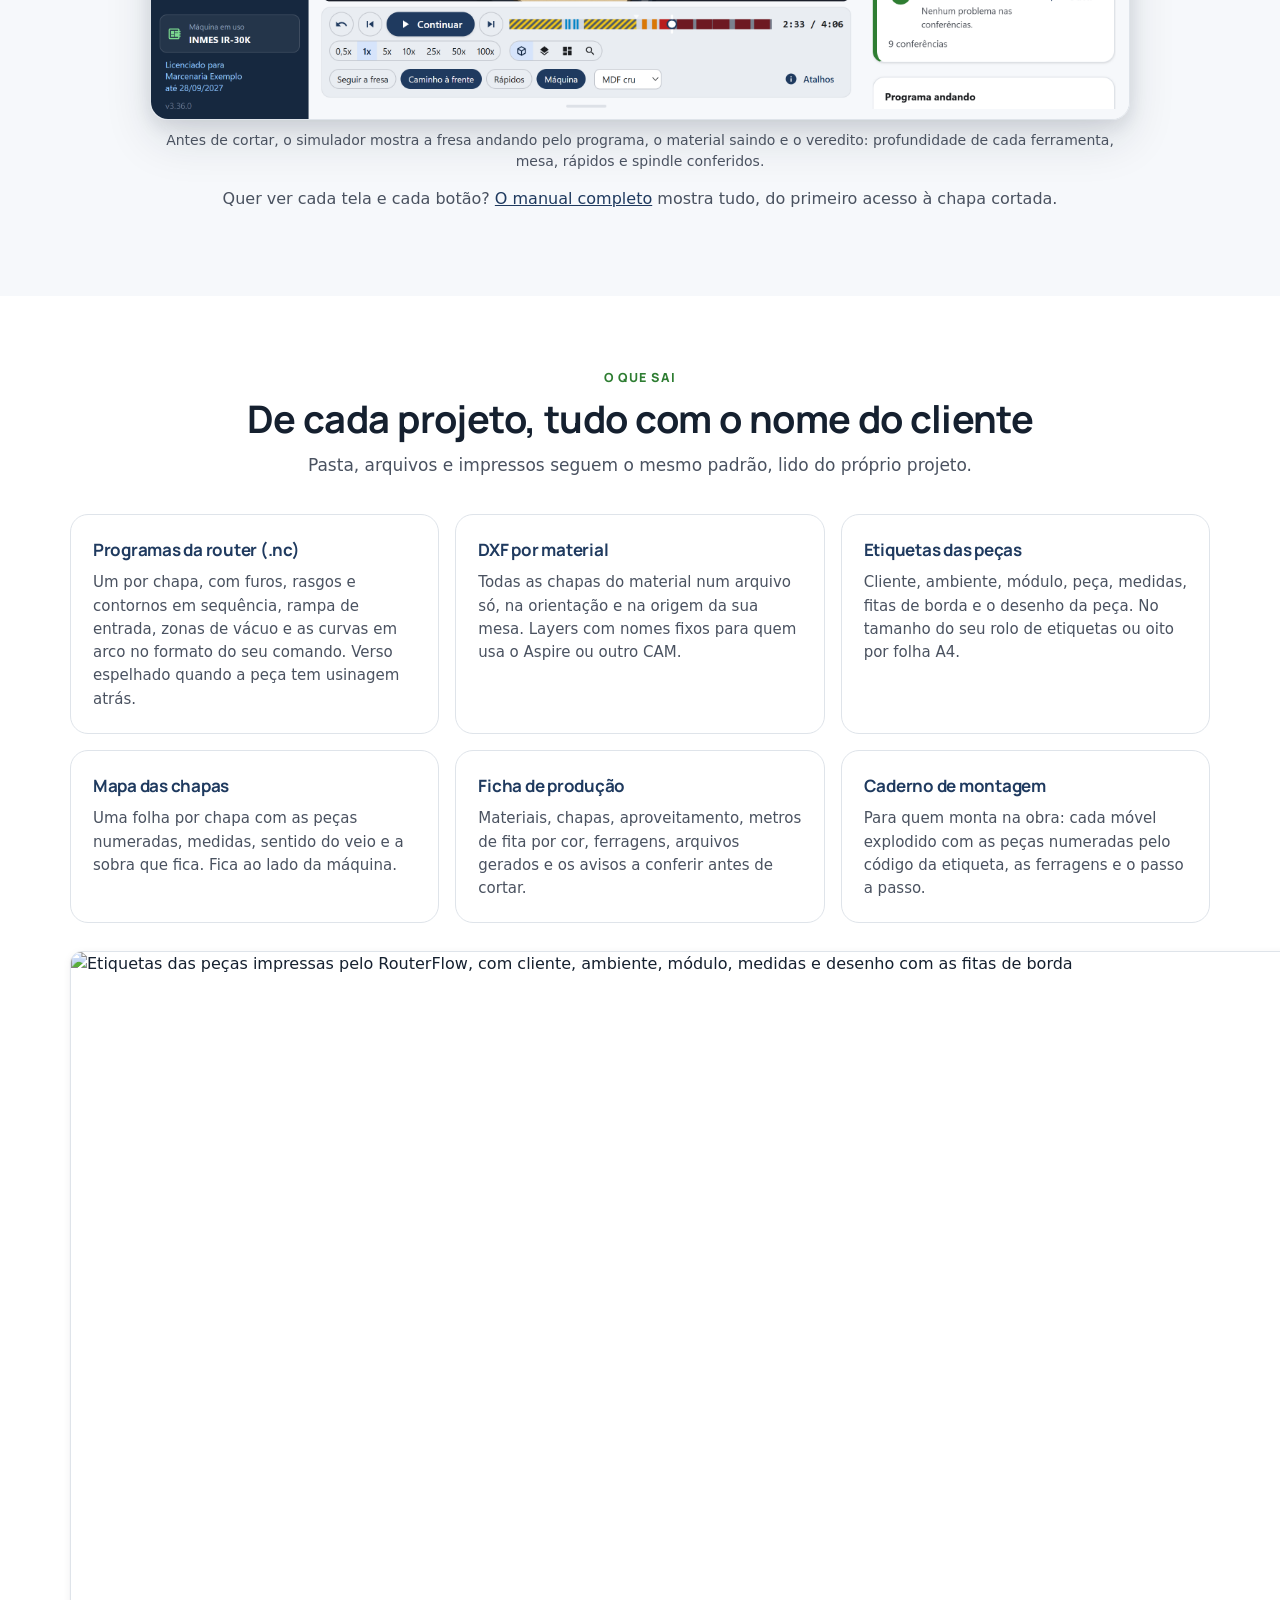
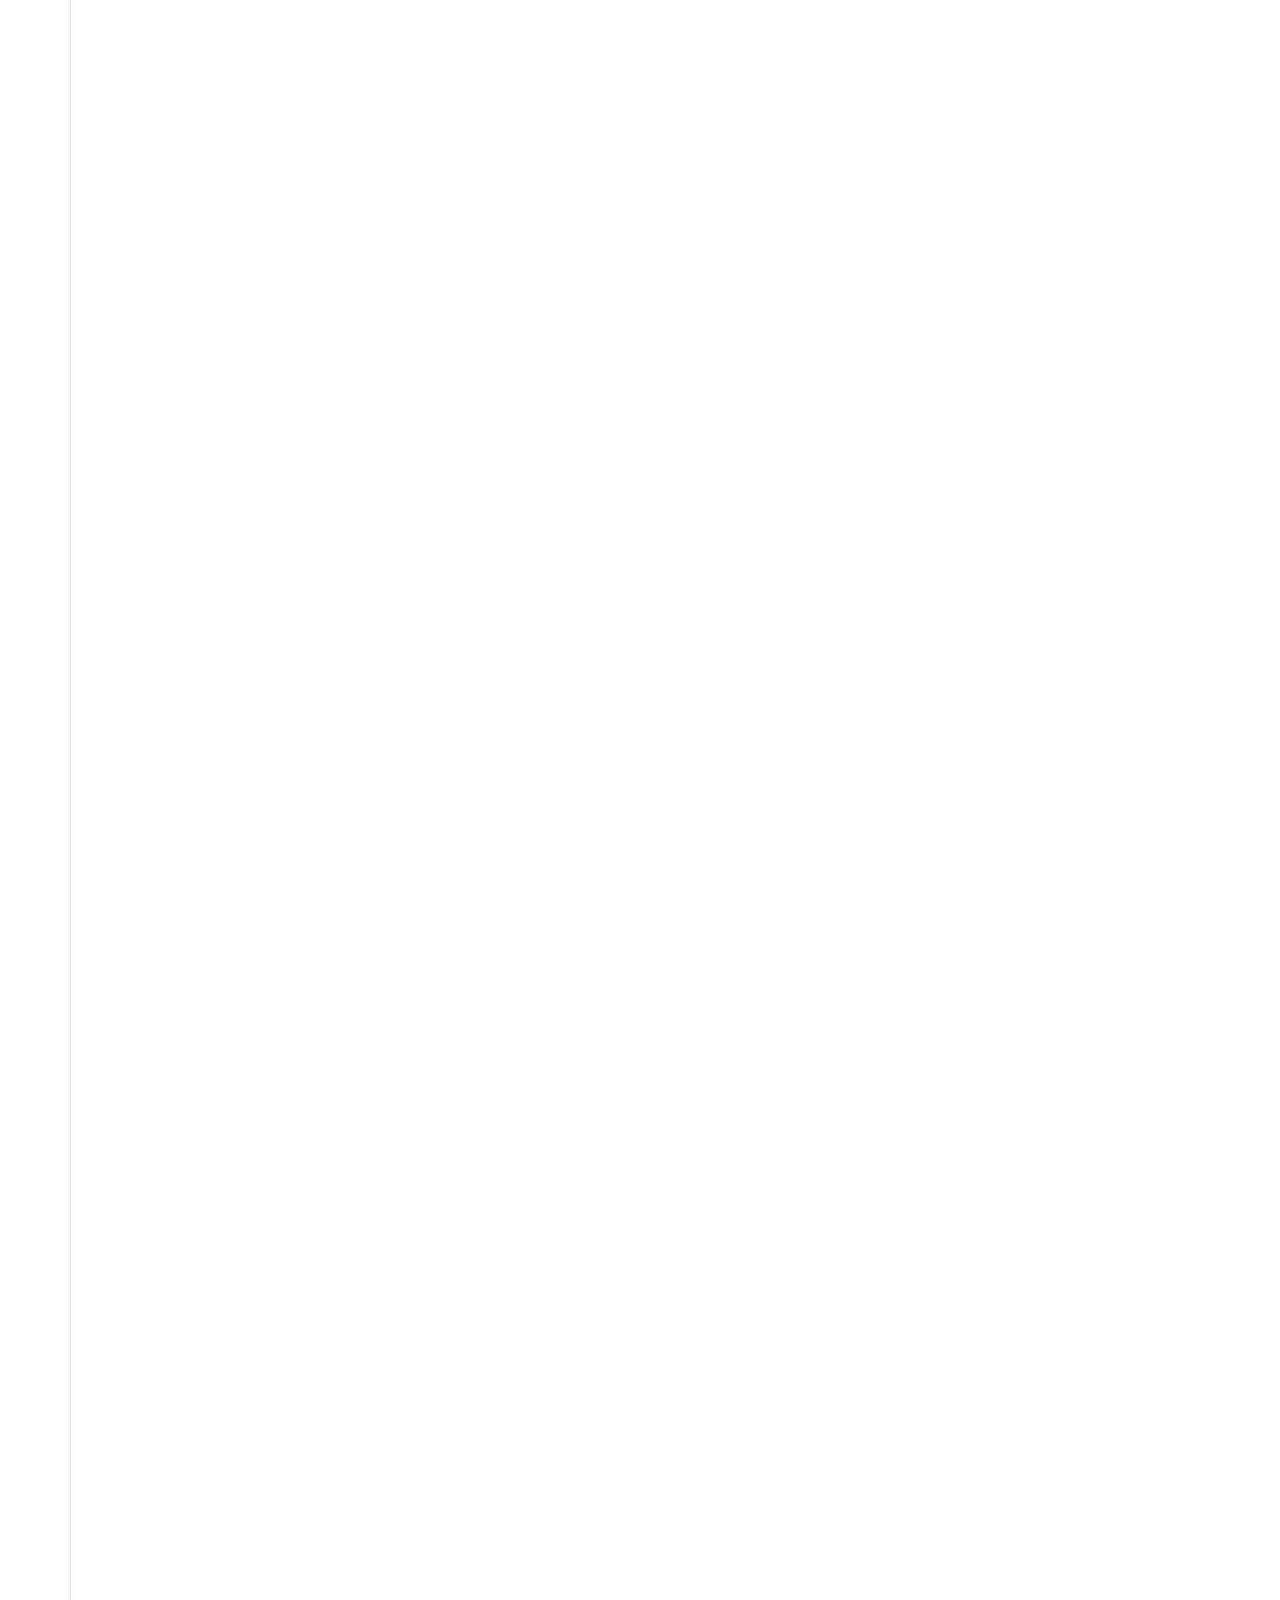
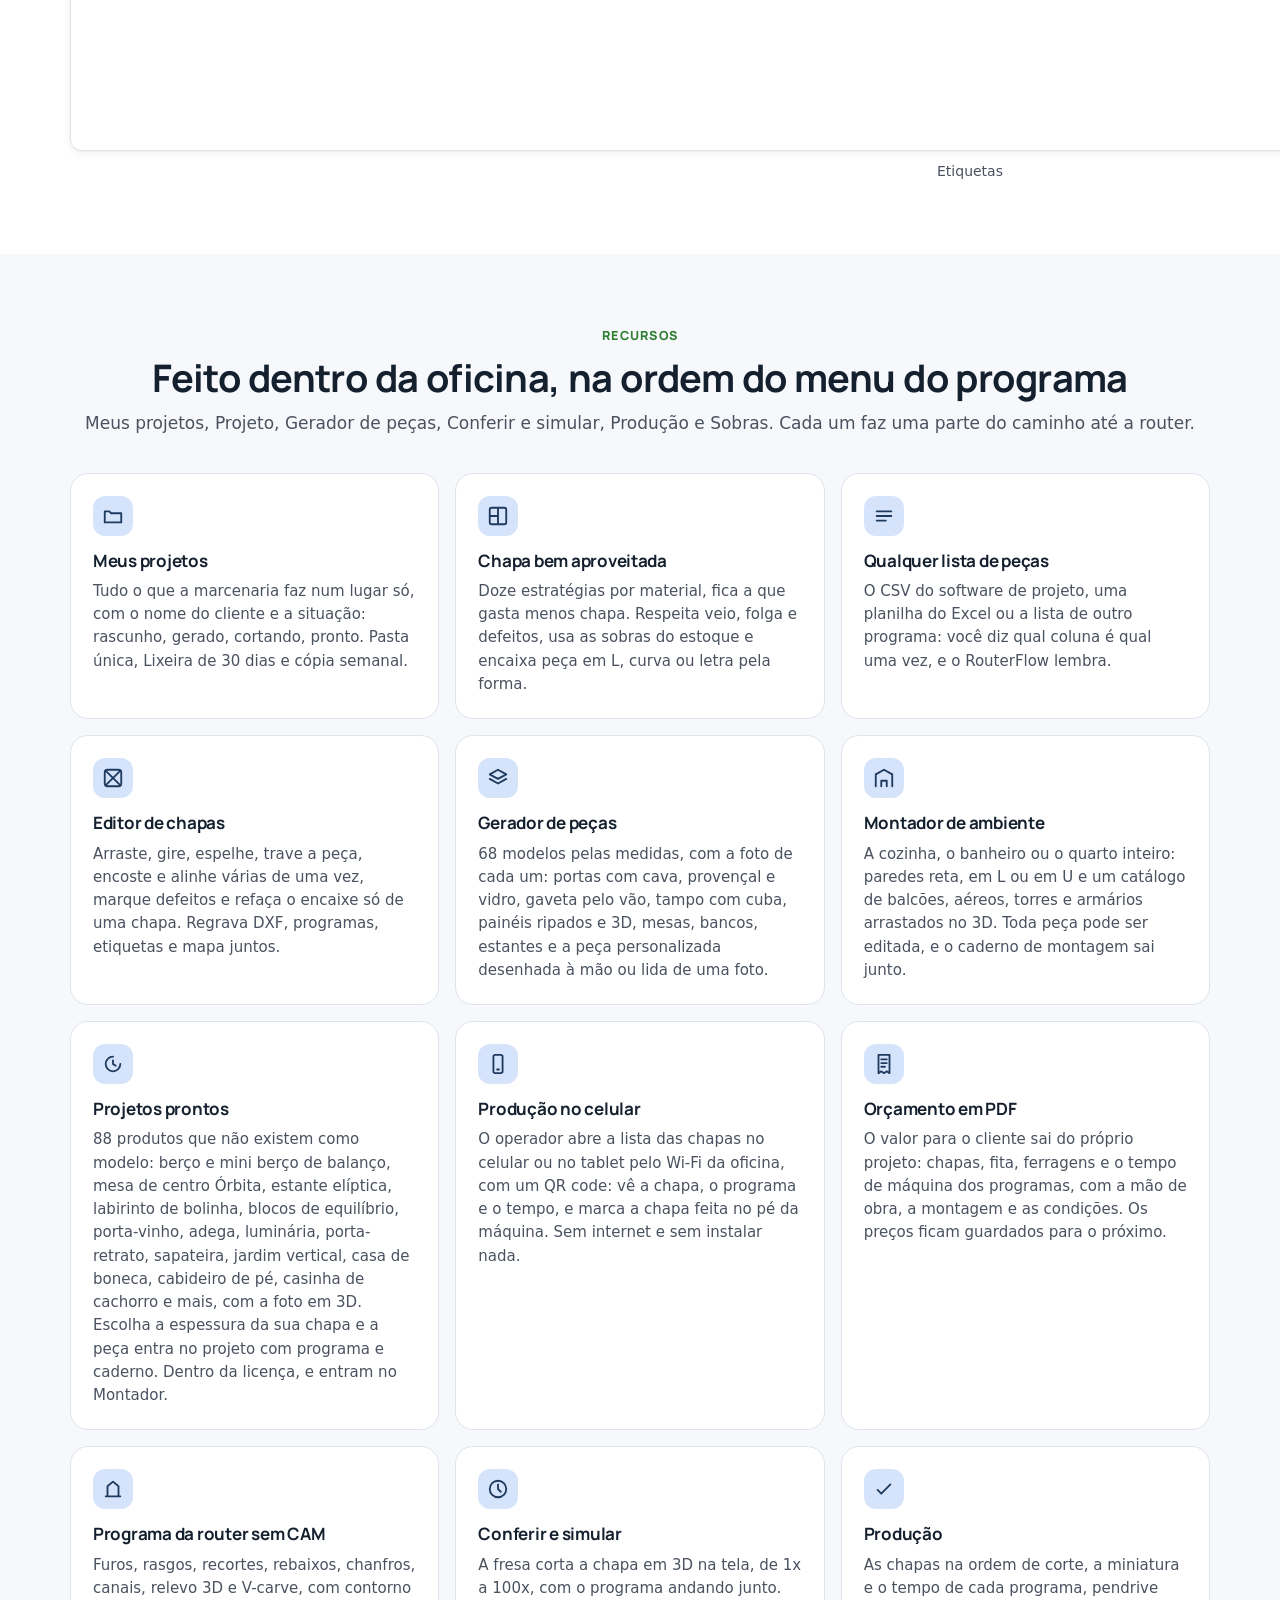
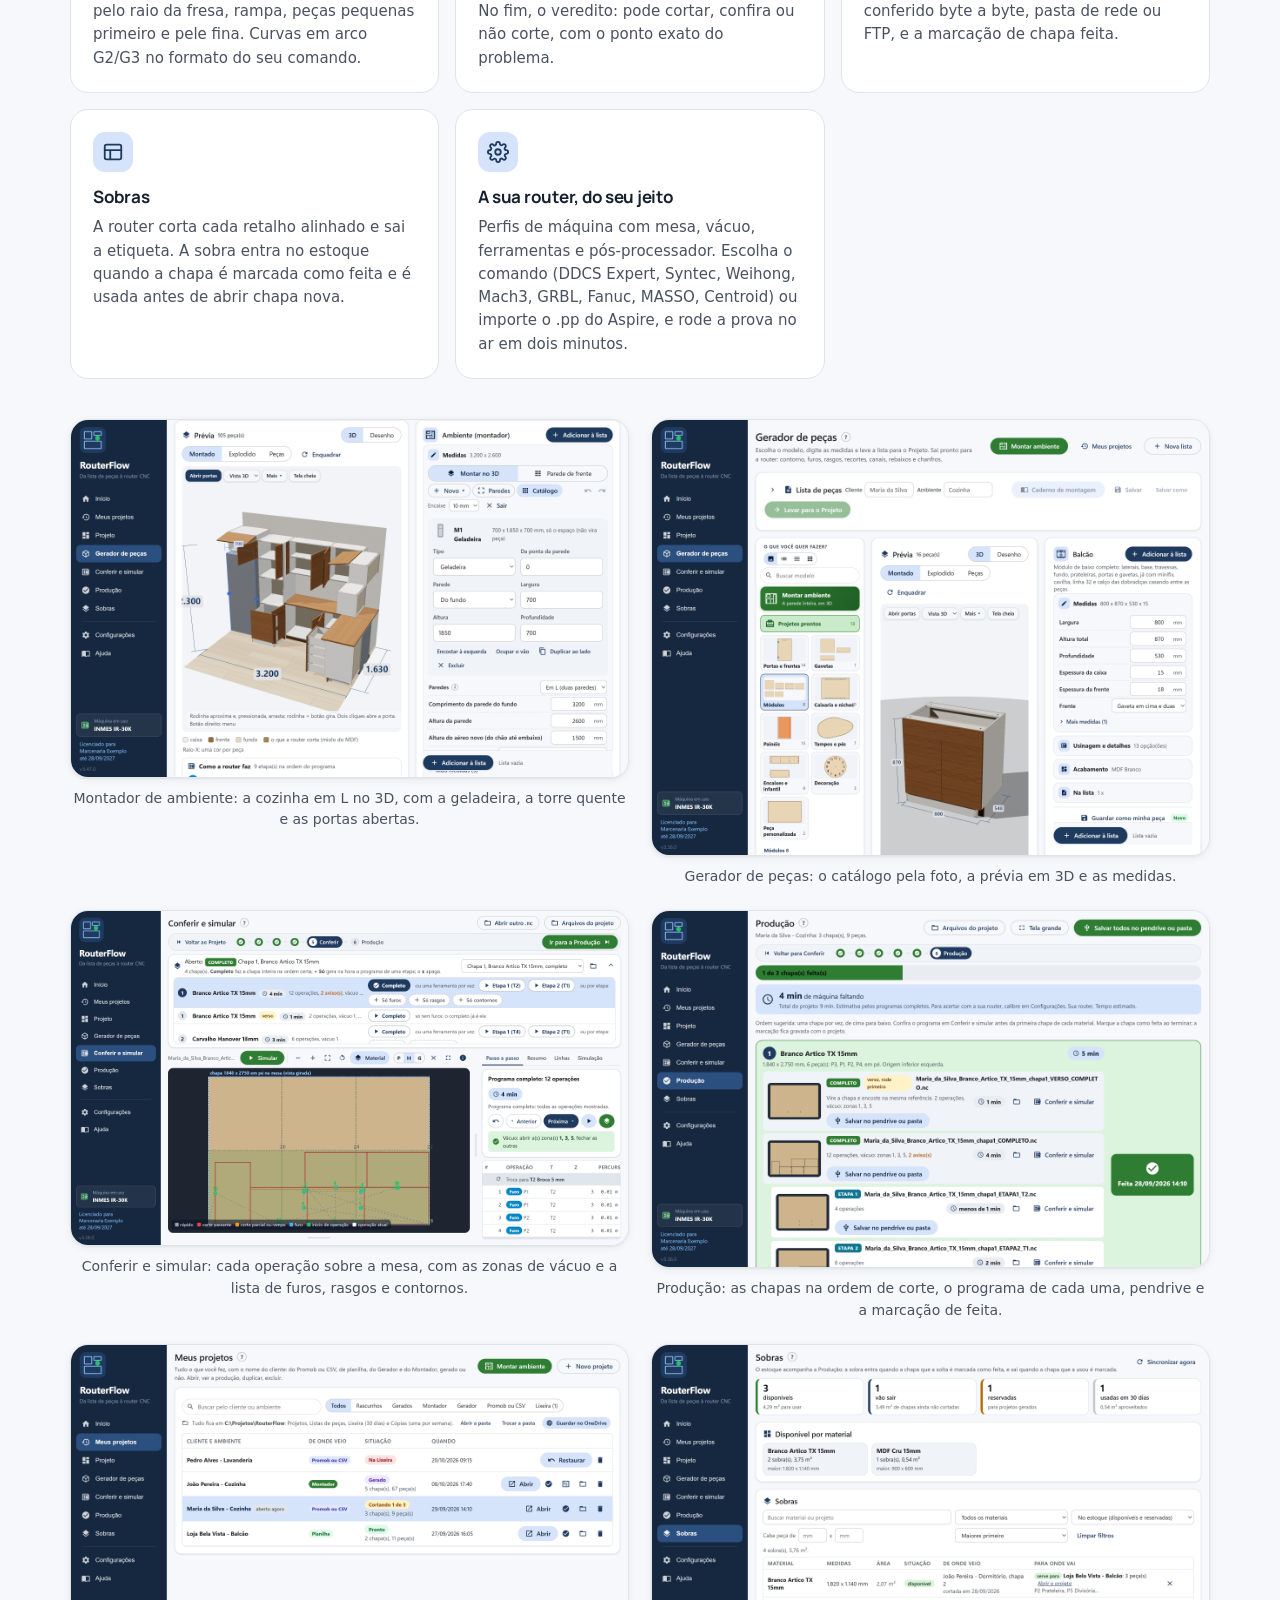
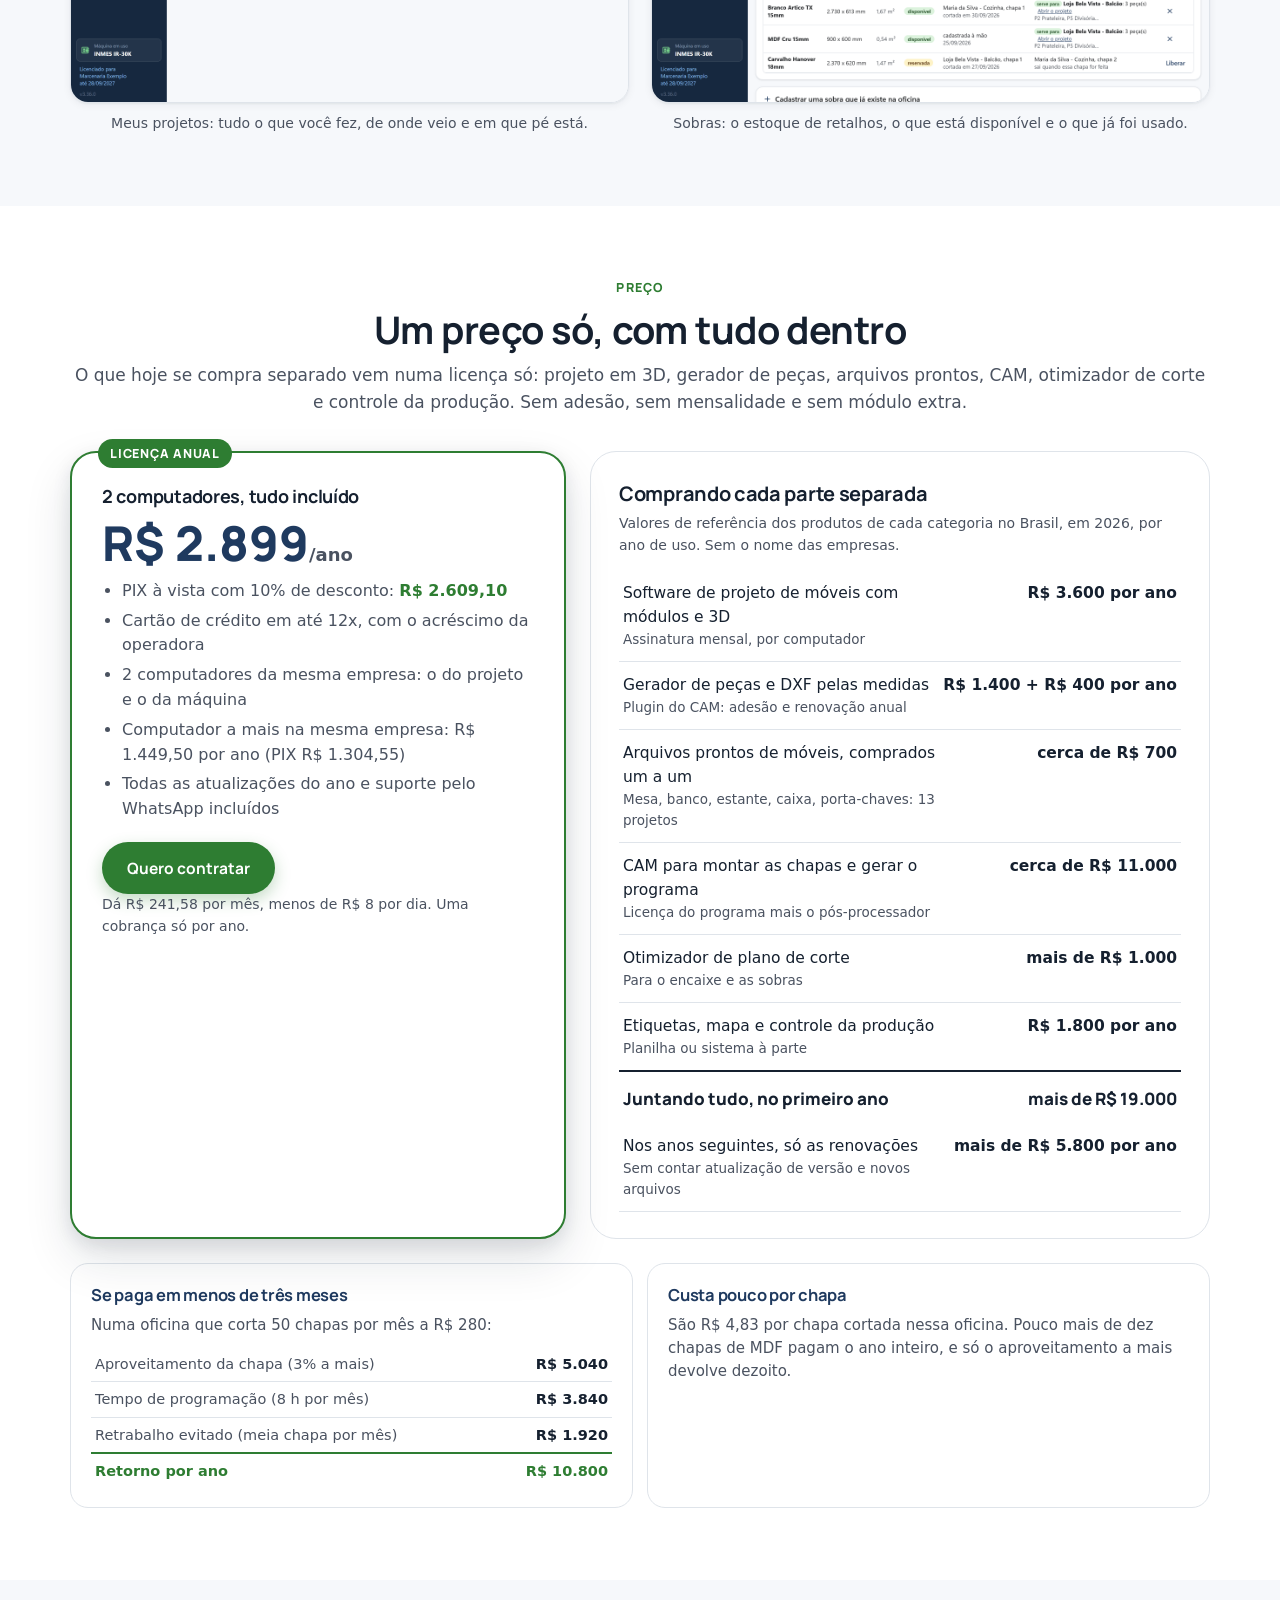
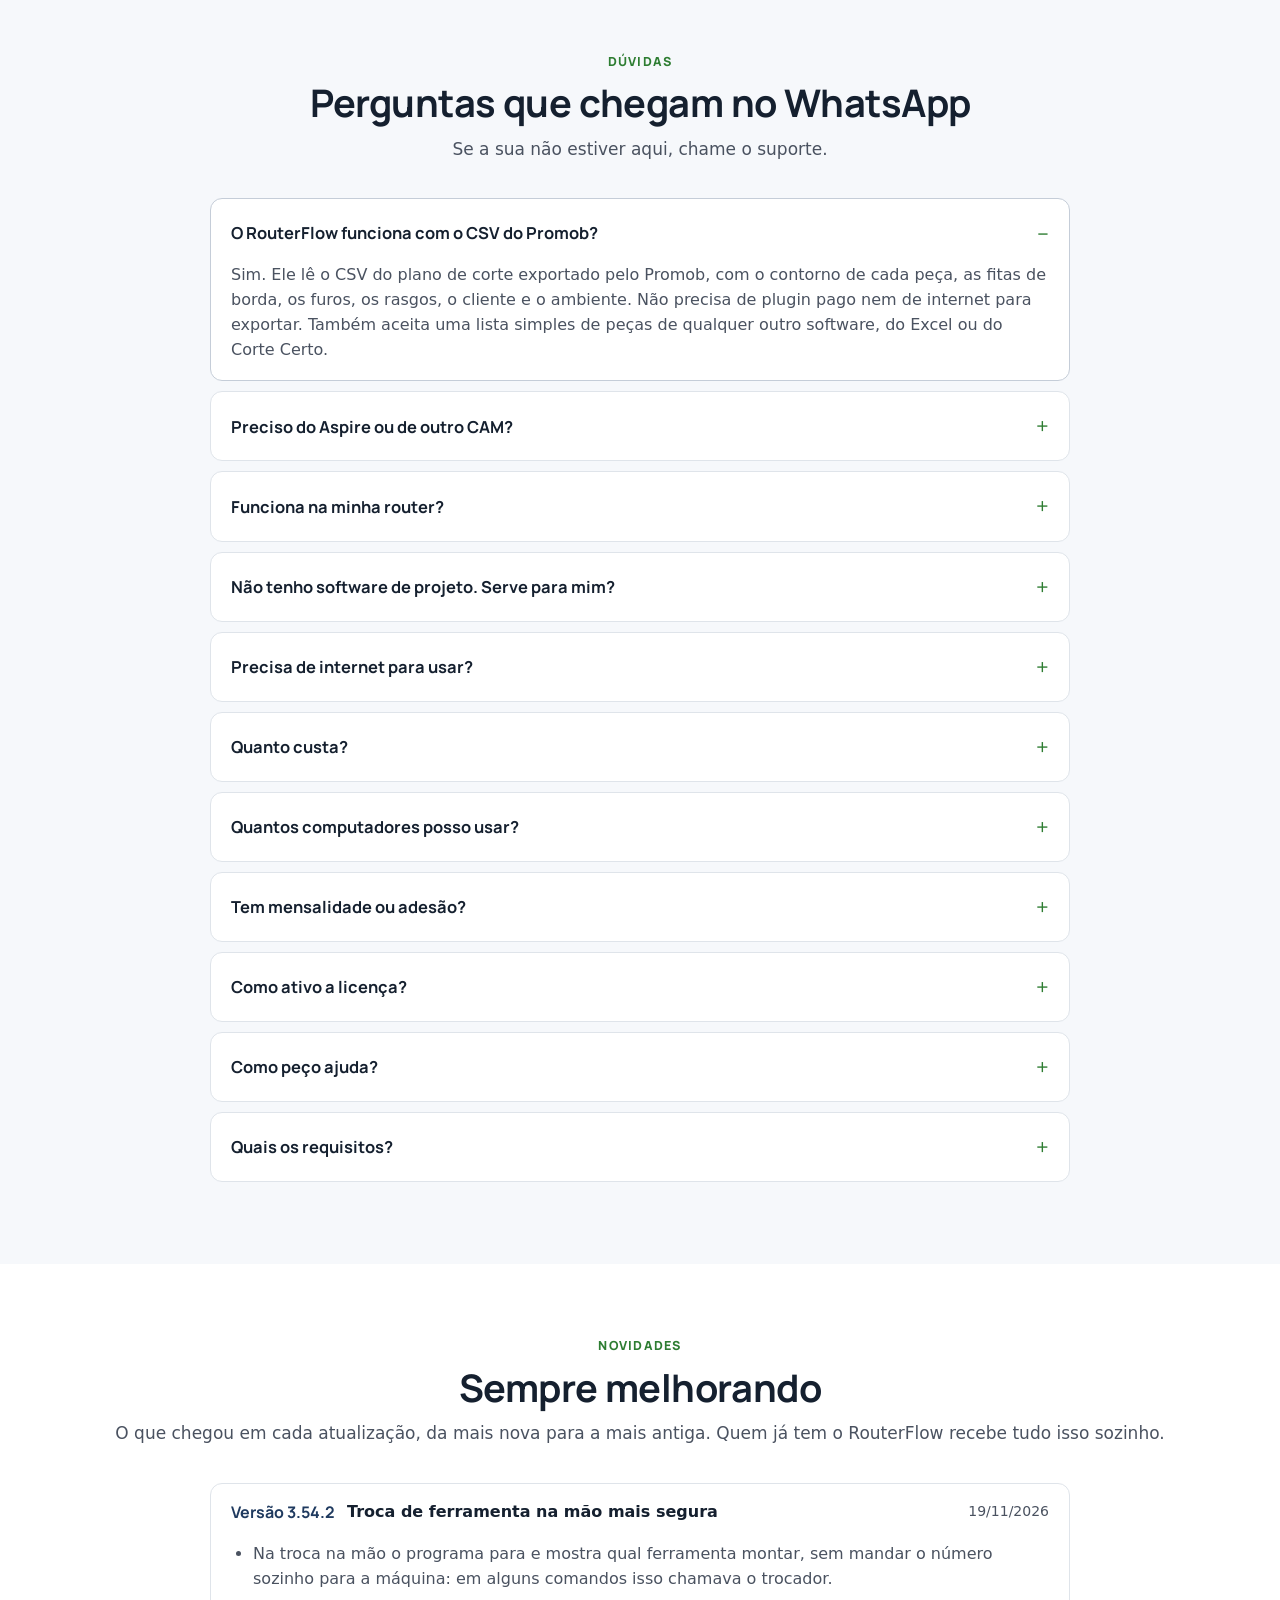
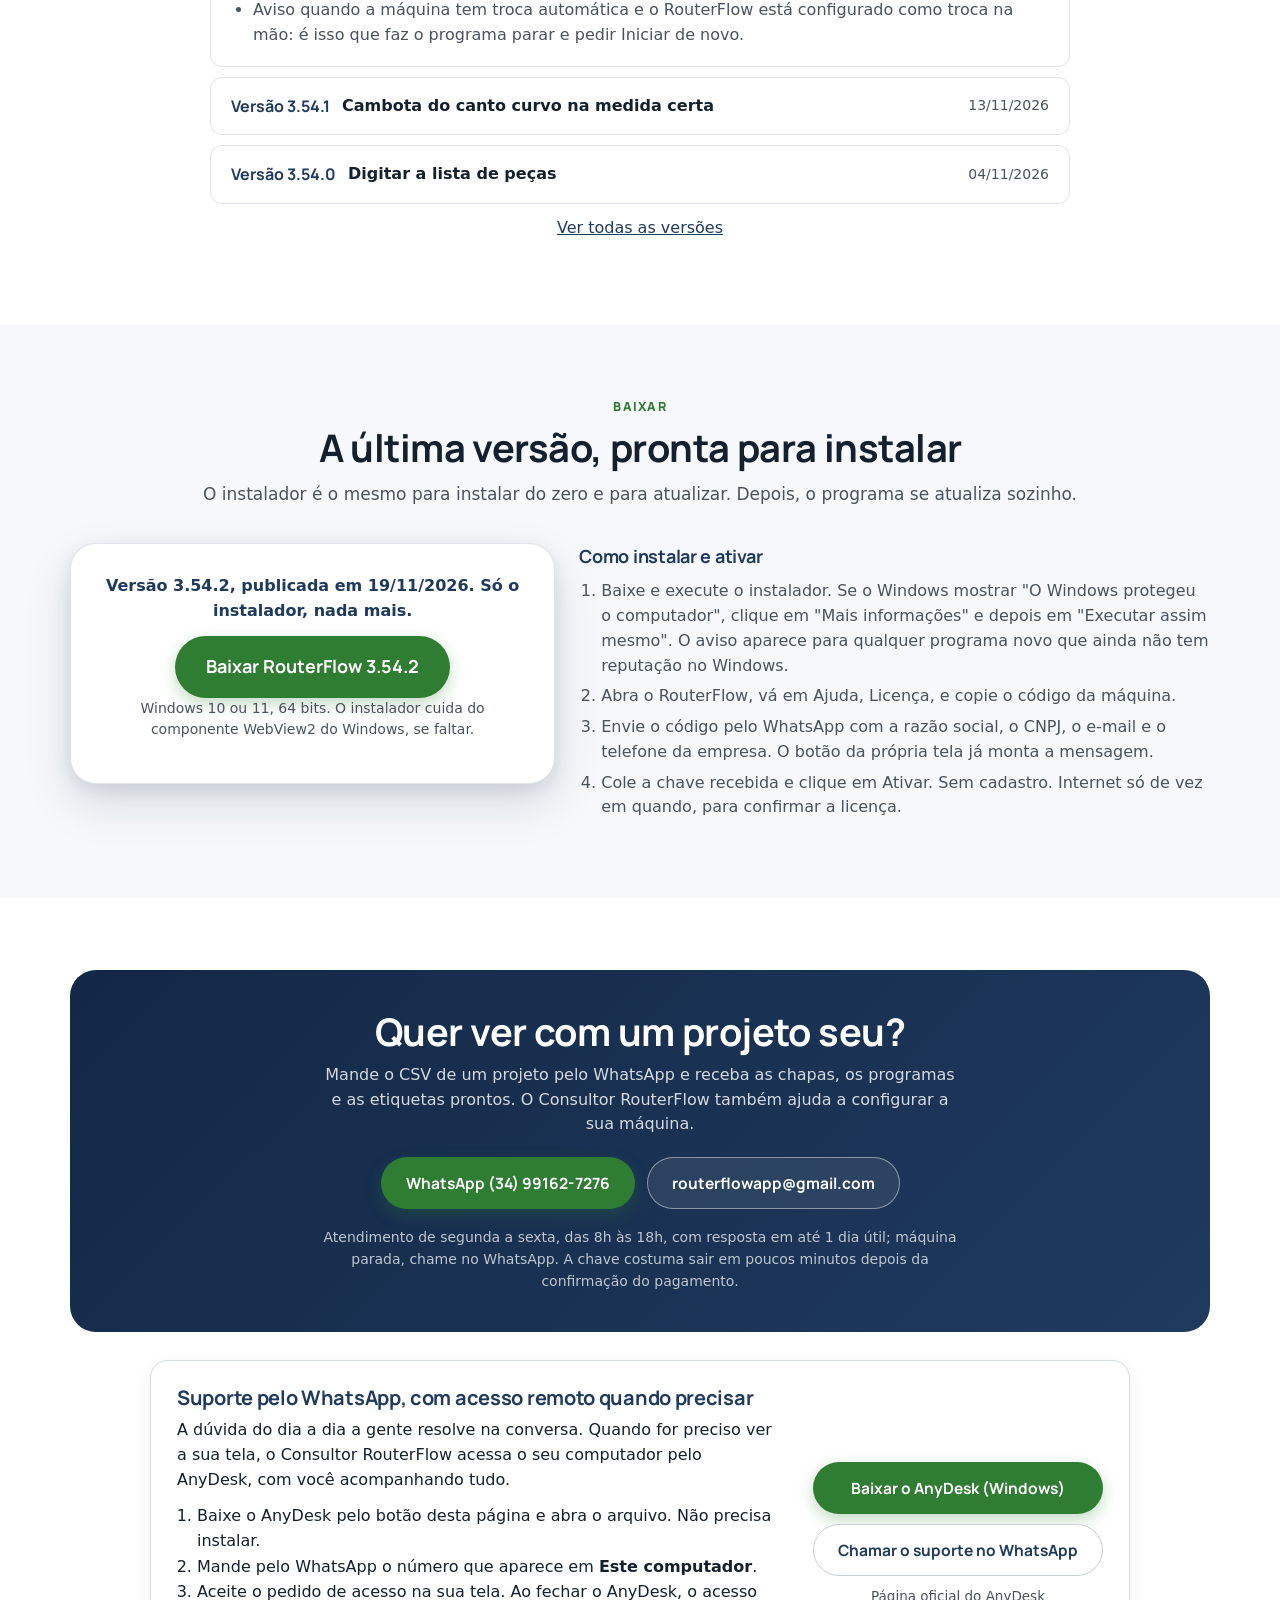
==== commit 02a804f6: "Site 3.54.2: novidades, suporte remoto pelo AnyDesk" ====
--- a/index.html
+++ b/index.html
@@ -30,7 +30,7 @@
 <link rel="preconnect" href="https://fonts.googleapis.com">
 <link rel="preconnect" href="https://fonts.gstatic.com" crossorigin>
 <link rel="stylesheet" href="https://fonts.googleapis.com/css2?family=Manrope:wght@600;700;800&display=swap">
-<link rel="stylesheet" href="site.css?v=20261113">
+<link rel="stylesheet" href="site.css?v=20261119">
 <script type="application/ld+json">
 {
   "@context": "https://schema.org",
@@ -389,9 +389,9 @@
   <p class="sub">O que chegou em cada atualização, da mais nova para a mais antiga. Quem já tem o RouterFlow recebe tudo isso sozinho.</p>
   <div class="news-list">
     <!-- novidades:inicio -->
-    <details open><summary><b>Versão 3.54.1</b><span class="news-t">Cambota do canto curvo na medida certa</span><span class="news-d">13/11/2026</span></summary><ul><li>A cambota (o suporte da curva) sai declarada com a medida real, descontado o revestimento: etiqueta, encaixe e 3D batem com a peça cortada.</li></ul></details>
+    <details open><summary><b>Versão 3.54.2</b><span class="news-t">Troca de ferramenta na mão mais segura</span><span class="news-d">19/11/2026</span></summary><ul><li>Na troca na mão o programa para e mostra qual ferramenta montar, sem mandar o número sozinho para a máquina: em alguns comandos isso chamava o trocador.</li><li>Aviso quando a máquina tem troca automática e o RouterFlow está configurado como troca na mão: é isso que faz o programa parar e pedir Iniciar de novo.</li></ul></details>
+    <details><summary><b>Versão 3.54.1</b><span class="news-t">Cambota do canto curvo na medida certa</span><span class="news-d">13/11/2026</span></summary><ul><li>A cambota (o suporte da curva) sai declarada com a medida real, descontado o revestimento: etiqueta, encaixe e 3D batem com a peça cortada.</li></ul></details>
     <details><summary><b>Versão 3.54.0</b><span class="news-t">Digitar a lista de peças</span><span class="news-d">04/11/2026</span></summary><ul><li>Na etapa 1 do Projeto, Digitar a lista: a folha de papel da oficina numa tabela, com material, veio e fita por lado.</li><li>Colar do Excel ou do WhatsApp, folha em branco para anotar na oficina, e a lista salva entra no projeto.</li></ul></details>
-    <details><summary><b>Versão 3.53.0</b><span class="news-t">Só uma janela por vez</span><span class="news-d">02/11/2026</span></summary><ul><li>Abrir o RouterFlow com ele já aberto traz a janela que existe para a frente, em vez de abrir outra.</li><li>Clique duplo num CSV ou num .nc com o programa aberto manda o arquivo para a janela aberta.</li></ul></details>
     <p class="news-all"><a href="novidades.html">Ver todas as versões</a></p>
     <!-- novidades:fim -->
   </div>
@@ -429,6 +429,23 @@
       <a class="btn ghost" href="mailto:routerflowapp@gmail.com?subject=RouterFlow">routerflowapp@gmail.com</a>
     </div>
     <p class="fine" style="color:rgba(255,255,255,.72)">Atendimento de segunda a sexta, das 8h às 18h, com resposta em até 1 dia útil; máquina parada, chame no WhatsApp. A chave costuma sair em poucos minutos depois da confirmação do pagamento.</p>
+  </div>
+  <div class="remoto" id="suporte">
+    <div class="remoto-tx">
+      <h3>Suporte pelo WhatsApp, com acesso remoto quando precisar</h3>
+      <p>A dúvida do dia a dia a gente resolve na conversa. Quando for preciso ver a sua tela, o Consultor RouterFlow acessa o seu computador pelo AnyDesk, com você acompanhando tudo.</p>
+      <ol>
+        <li>Baixe o AnyDesk pelo botão desta página e abra o arquivo. Não precisa instalar.</li>
+        <li>Mande pelo WhatsApp o número que aparece em <b>Este computador</b>.</li>
+        <li>Aceite o pedido de acesso na sua tela. Ao fechar o AnyDesk, o acesso termina.</li>
+      </ol>
+      <p class="fine">O AnyDesk é um programa da AnyDesk Software GmbH. O botão baixa sempre a versão atual, direto do site oficial.</p>
+    </div>
+    <div class="remoto-bt">
+      <a class="btn go" href="https://download.anydesk.com/AnyDesk.exe" rel="noopener">Baixar o AnyDesk (Windows)</a>
+      <a class="btn outline" href="https://wa.me/5534991627276?text=Ol%C3%A1%2C%20preciso%20de%20suporte%20no%20RouterFlow" target="_blank" rel="noopener">Chamar o suporte no WhatsApp</a>
+      <a class="remoto-of" href="https://anydesk.com/pt/downloads/windows" target="_blank" rel="noopener">Página oficial do AnyDesk</a>
+    </div>
   </div>
   <p class="sub social-t">Siga o RouterFlow nas redes sociais:</p>
   <div class="contact social">
--- a/site.css
+++ b/site.css
@@ -218,6 +218,15 @@
 .contact { display: flex; gap: 12px; justify-content: center; flex-wrap: wrap; margin: 12px auto 18px; }
 .social-t { margin-top: 28px; }
 .contact.social { margin-bottom: 0; }
+.remoto { max-width: 980px; margin: 28px auto 8px; padding: 24px 26px; border-radius: 18px; background: #fff; border: 1px solid var(--outline, #d5dbe4); box-shadow: 0 6px 18px rgba(15,35,60,.07); display: grid; grid-template-columns: 1fr auto; gap: 22px 32px; align-items: center; text-align: left; }
+.remoto h3 { font-family: var(--display); font-size: 20px; line-height: 1.25; margin: 0 0 8px; color: var(--primary); }
+.remoto p { margin: 0 0 10px; line-height: 1.55; }
+.remoto ol { margin: 0 0 10px; padding-left: 20px; line-height: 1.6; }
+.remoto .fine { margin: 0; }
+.remoto-bt { display: flex; flex-direction: column; gap: 10px; align-items: stretch; min-width: 250px; }
+.remoto-bt .btn { white-space: nowrap; }
+.remoto-of { font-size: 13.5px; text-align: center; color: var(--on-surface-variant); }
+@media (max-width: 760px) { .remoto { grid-template-columns: 1fr; padding: 20px 18px; } .remoto-bt { min-width: 0; } .remoto-bt .btn { white-space: normal; } }
 #contato .fine { text-align: center; max-width: 640px; margin: 0 auto; }
 .cta-band { background: linear-gradient(135deg, var(--primary-deep), var(--primary)); color: #fff; border-radius: var(--r-xl); padding: 40px 32px; text-align: center; }
 .cta-band h2 { color: #fff; margin-bottom: 10px; }
